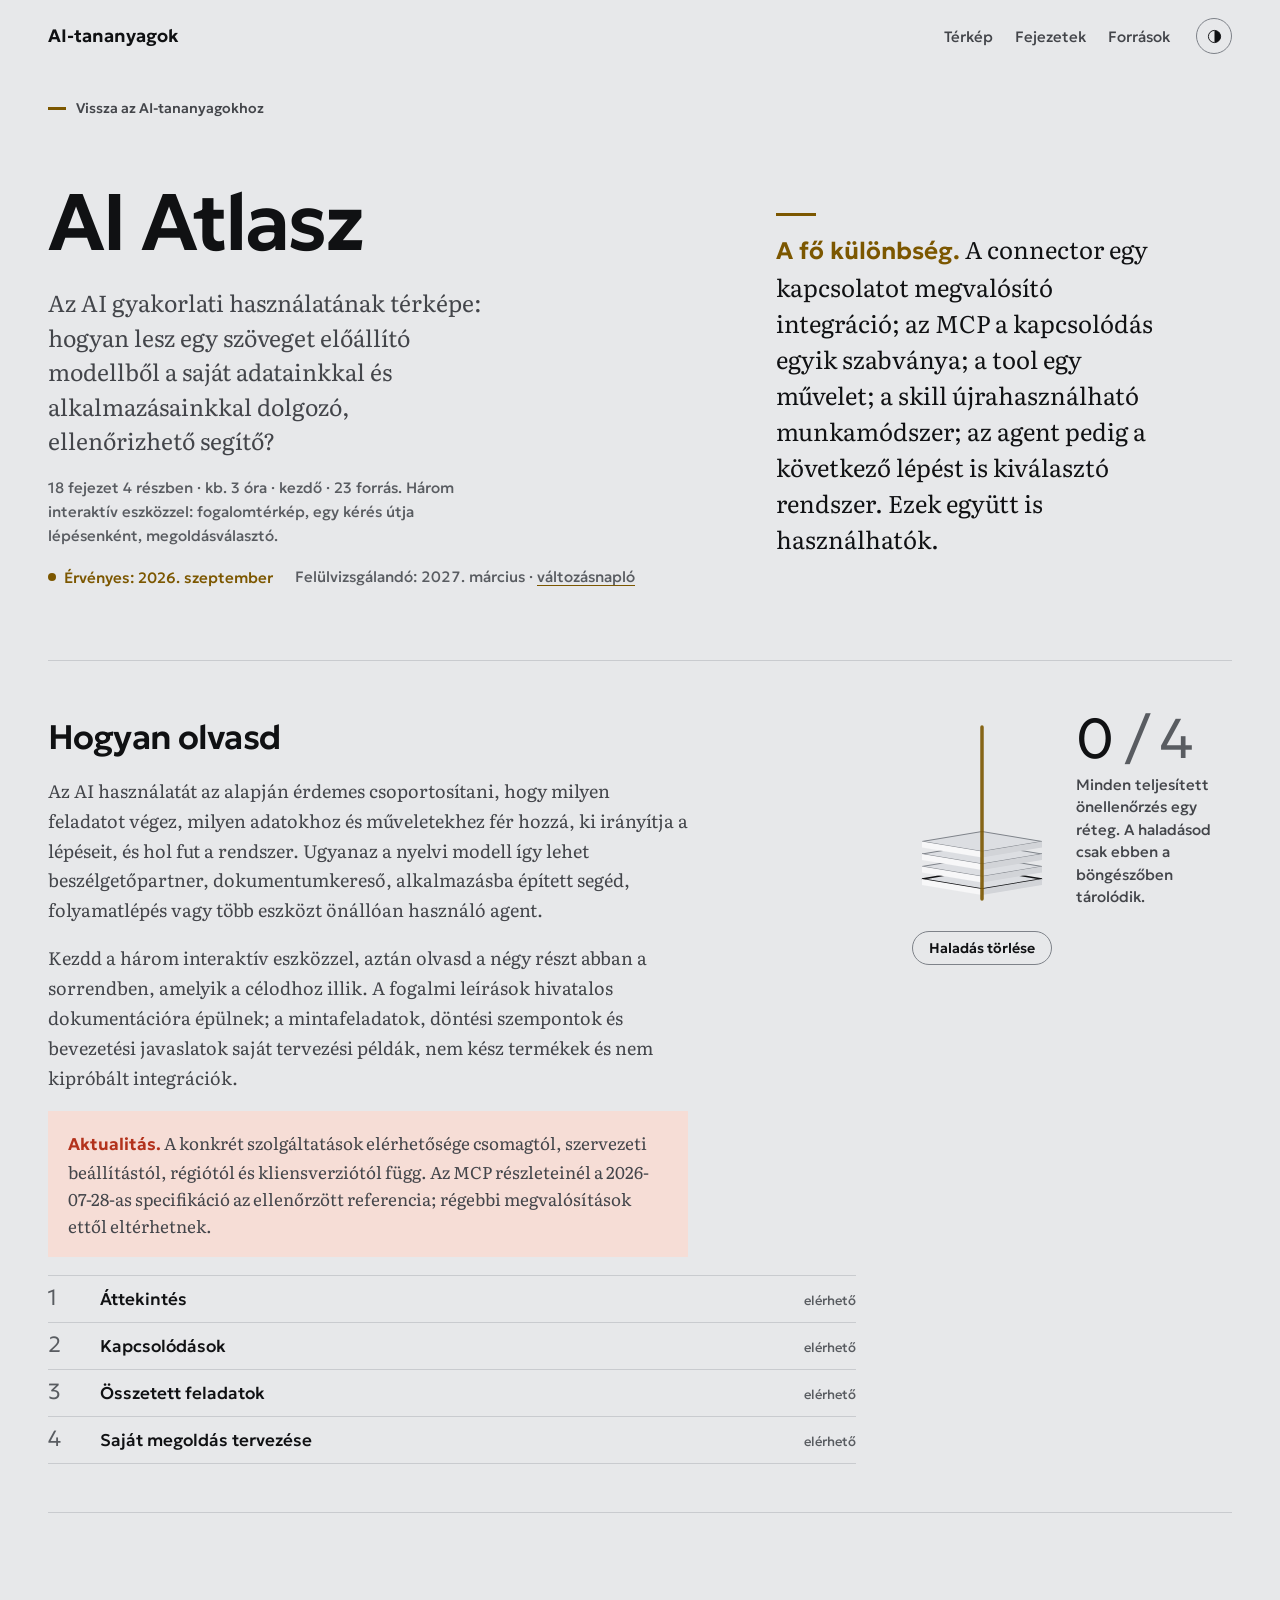
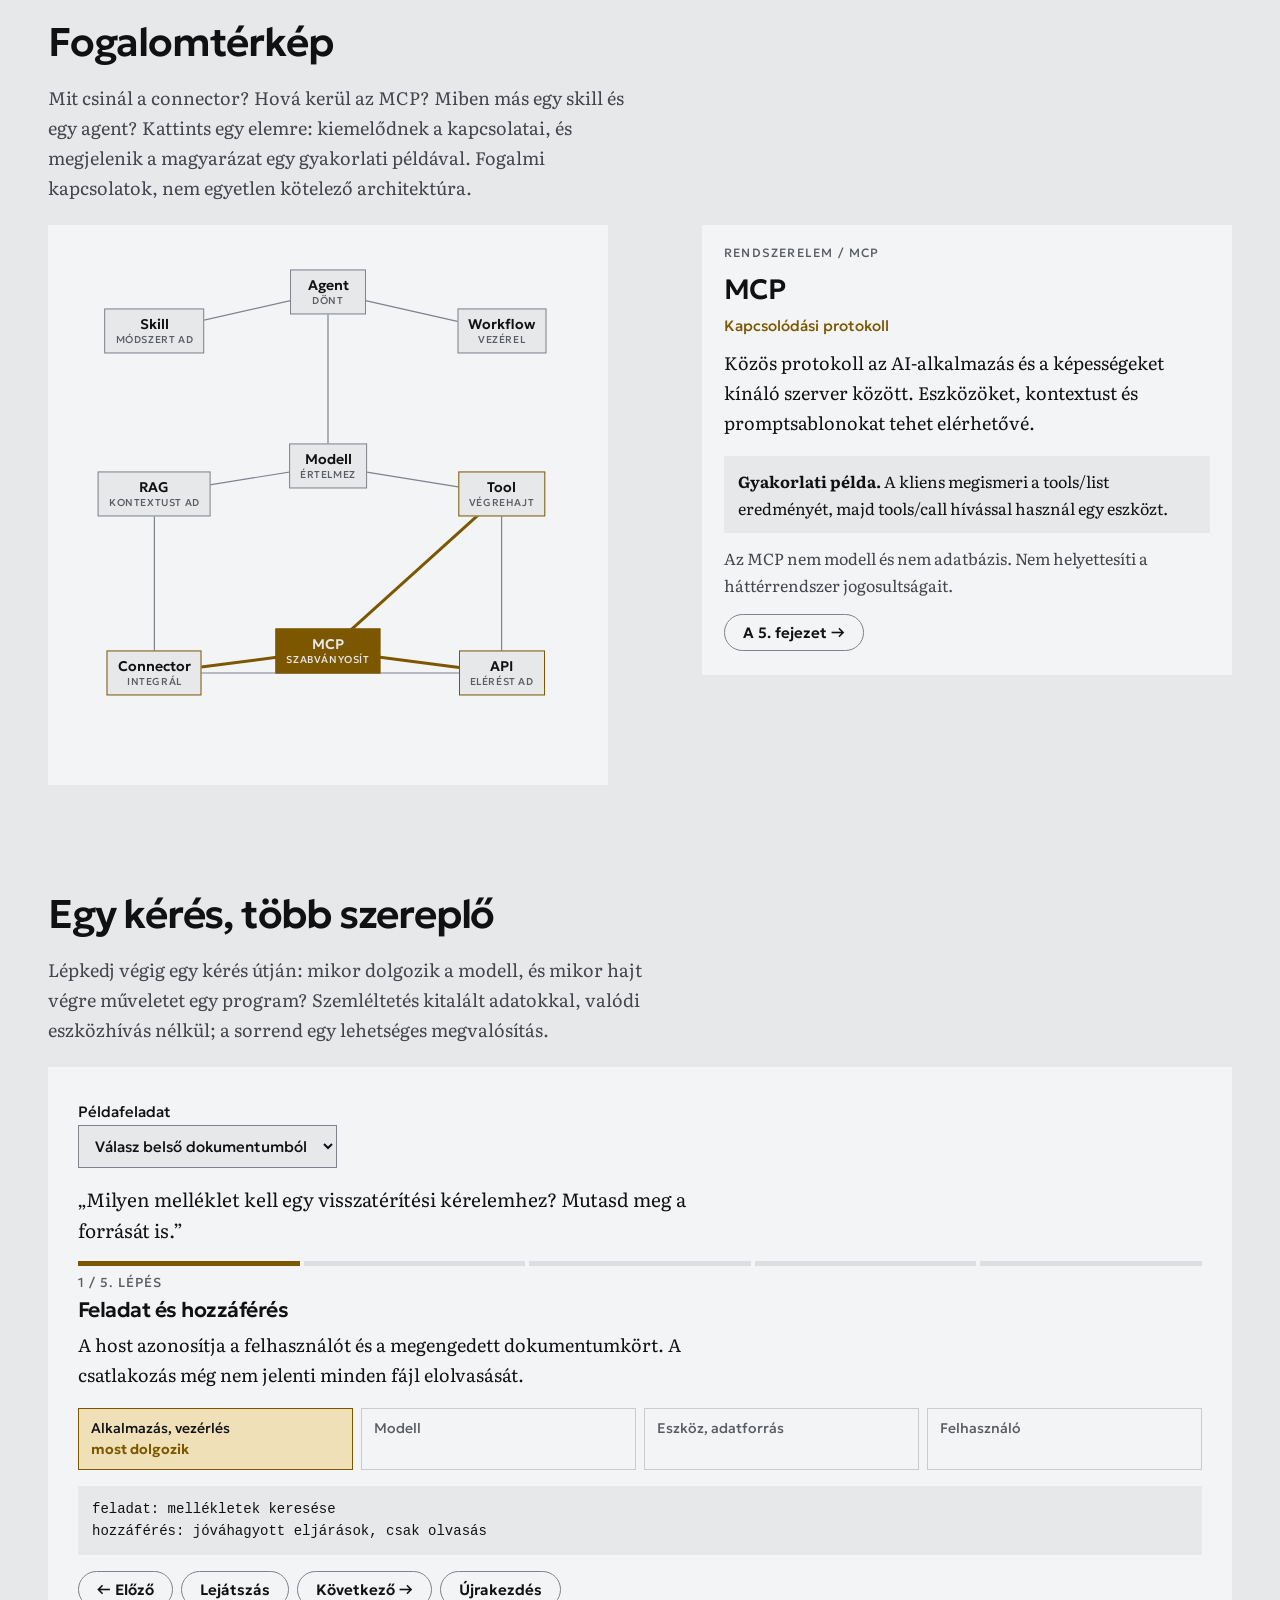
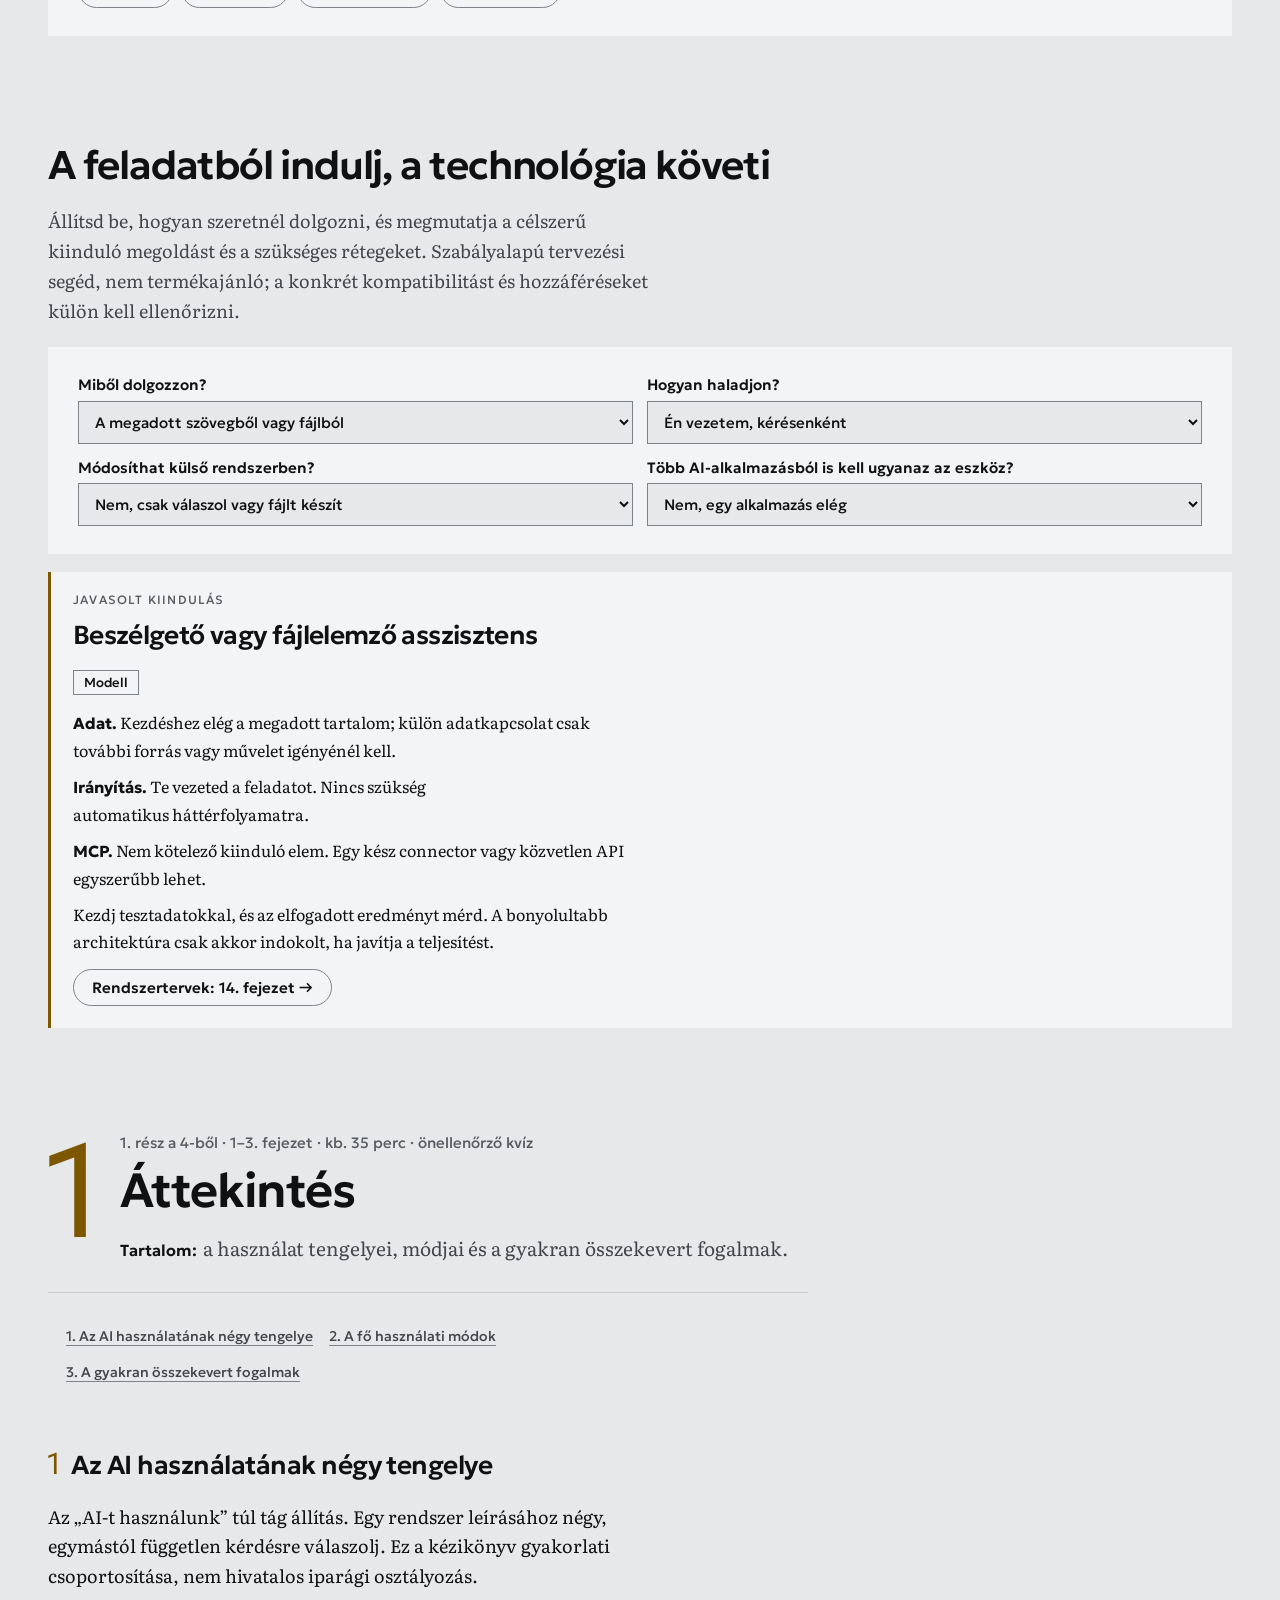
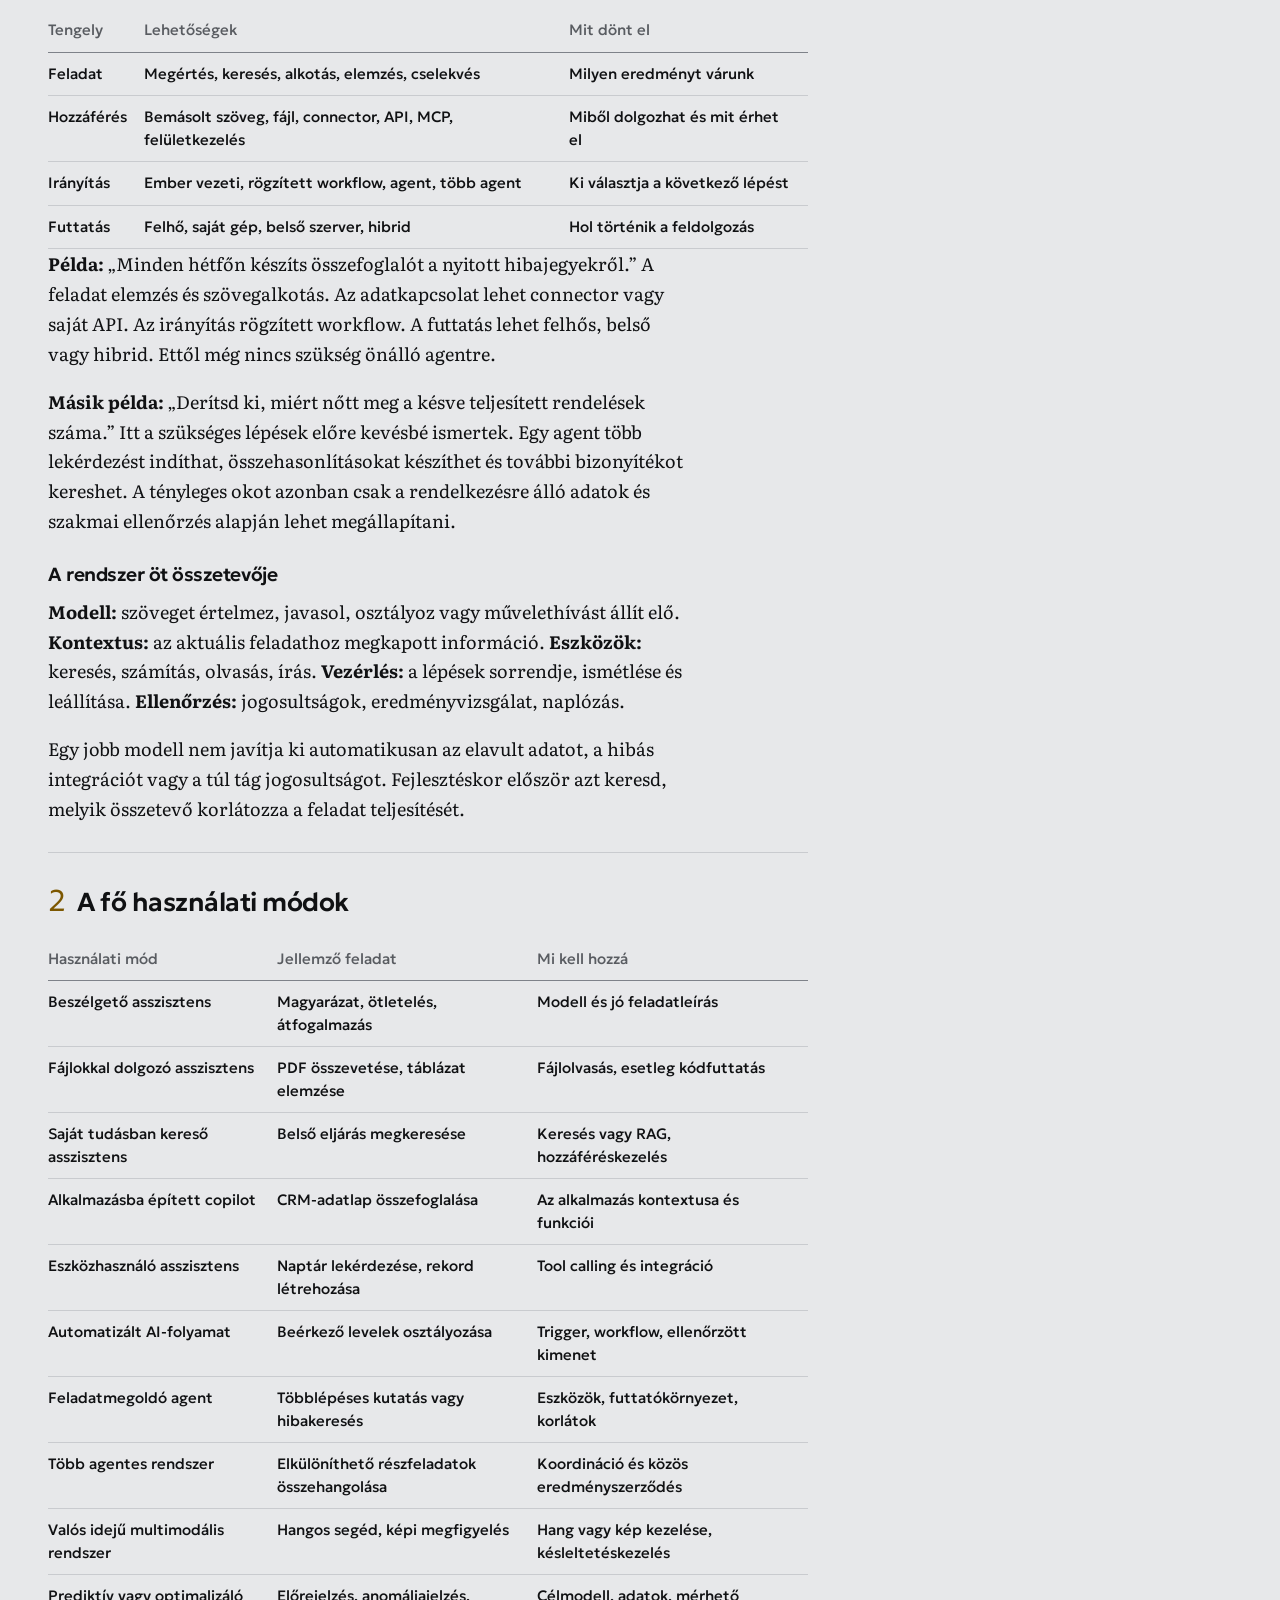
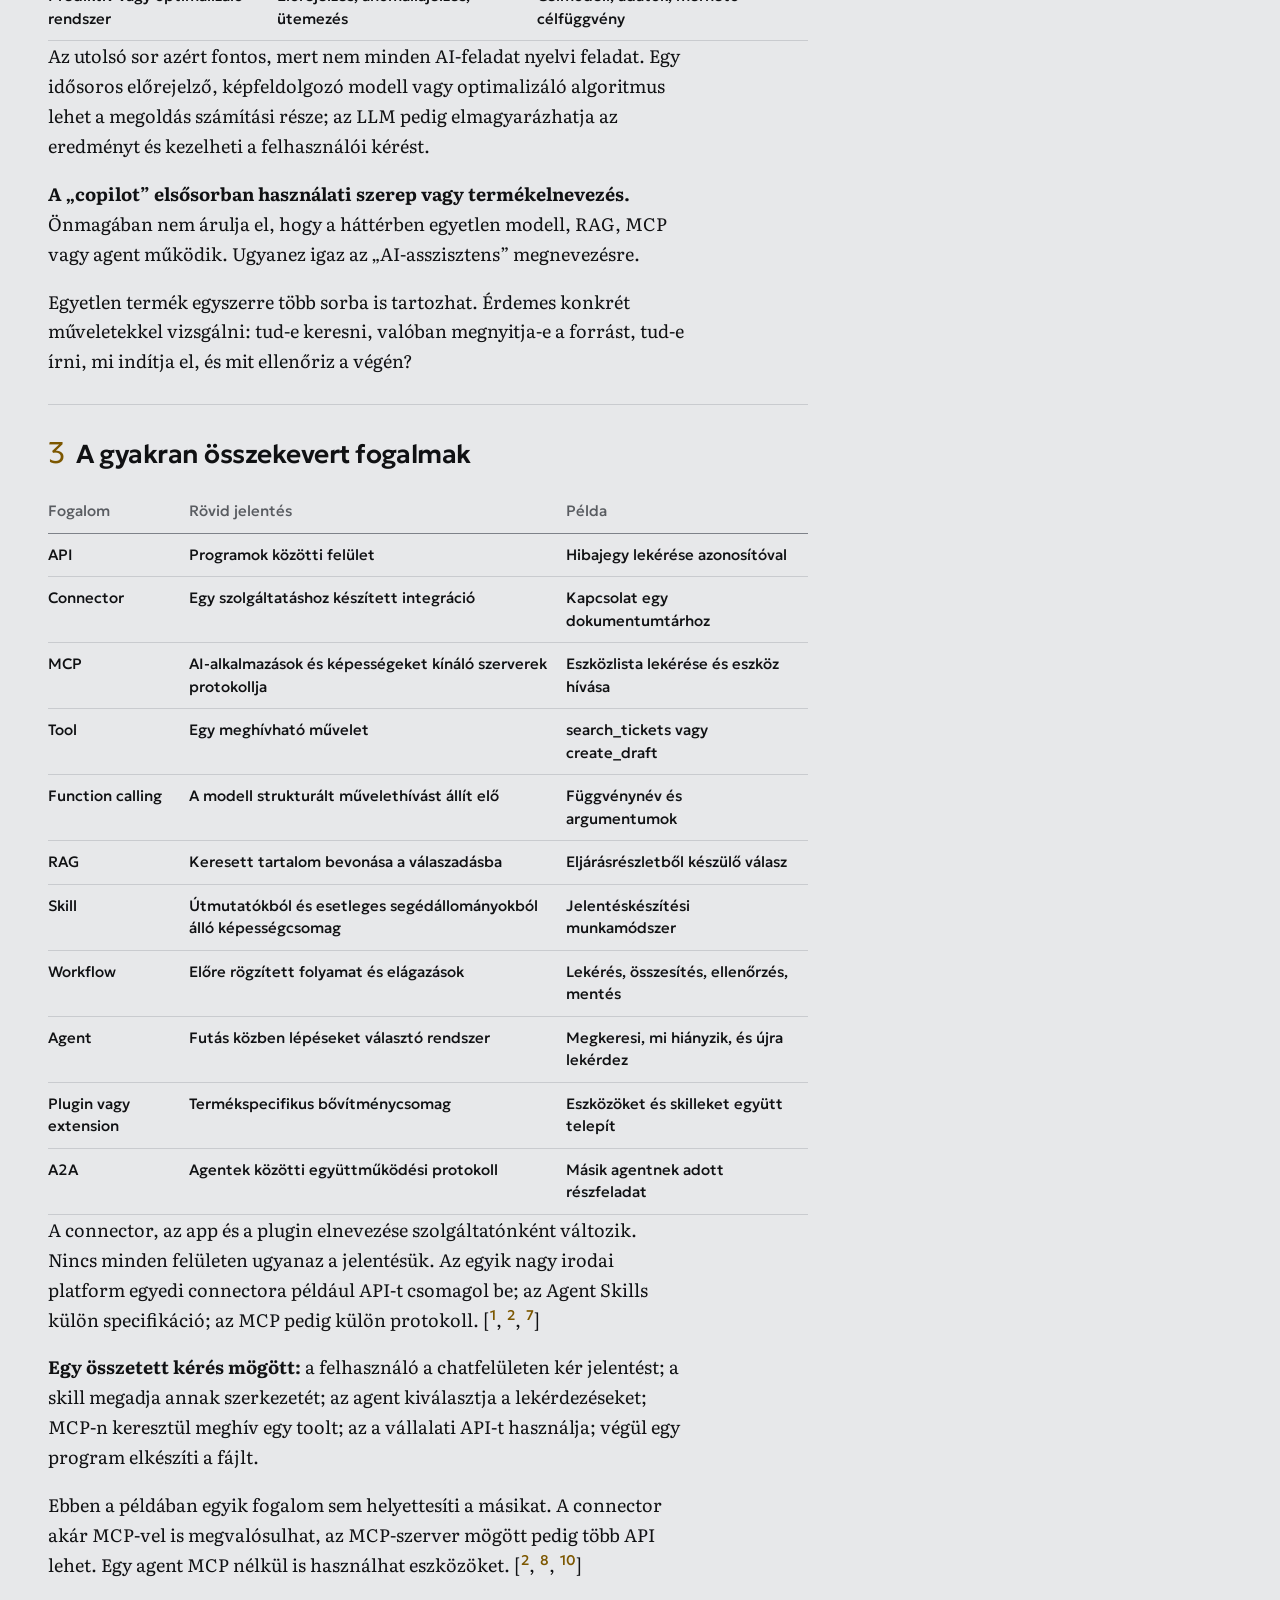
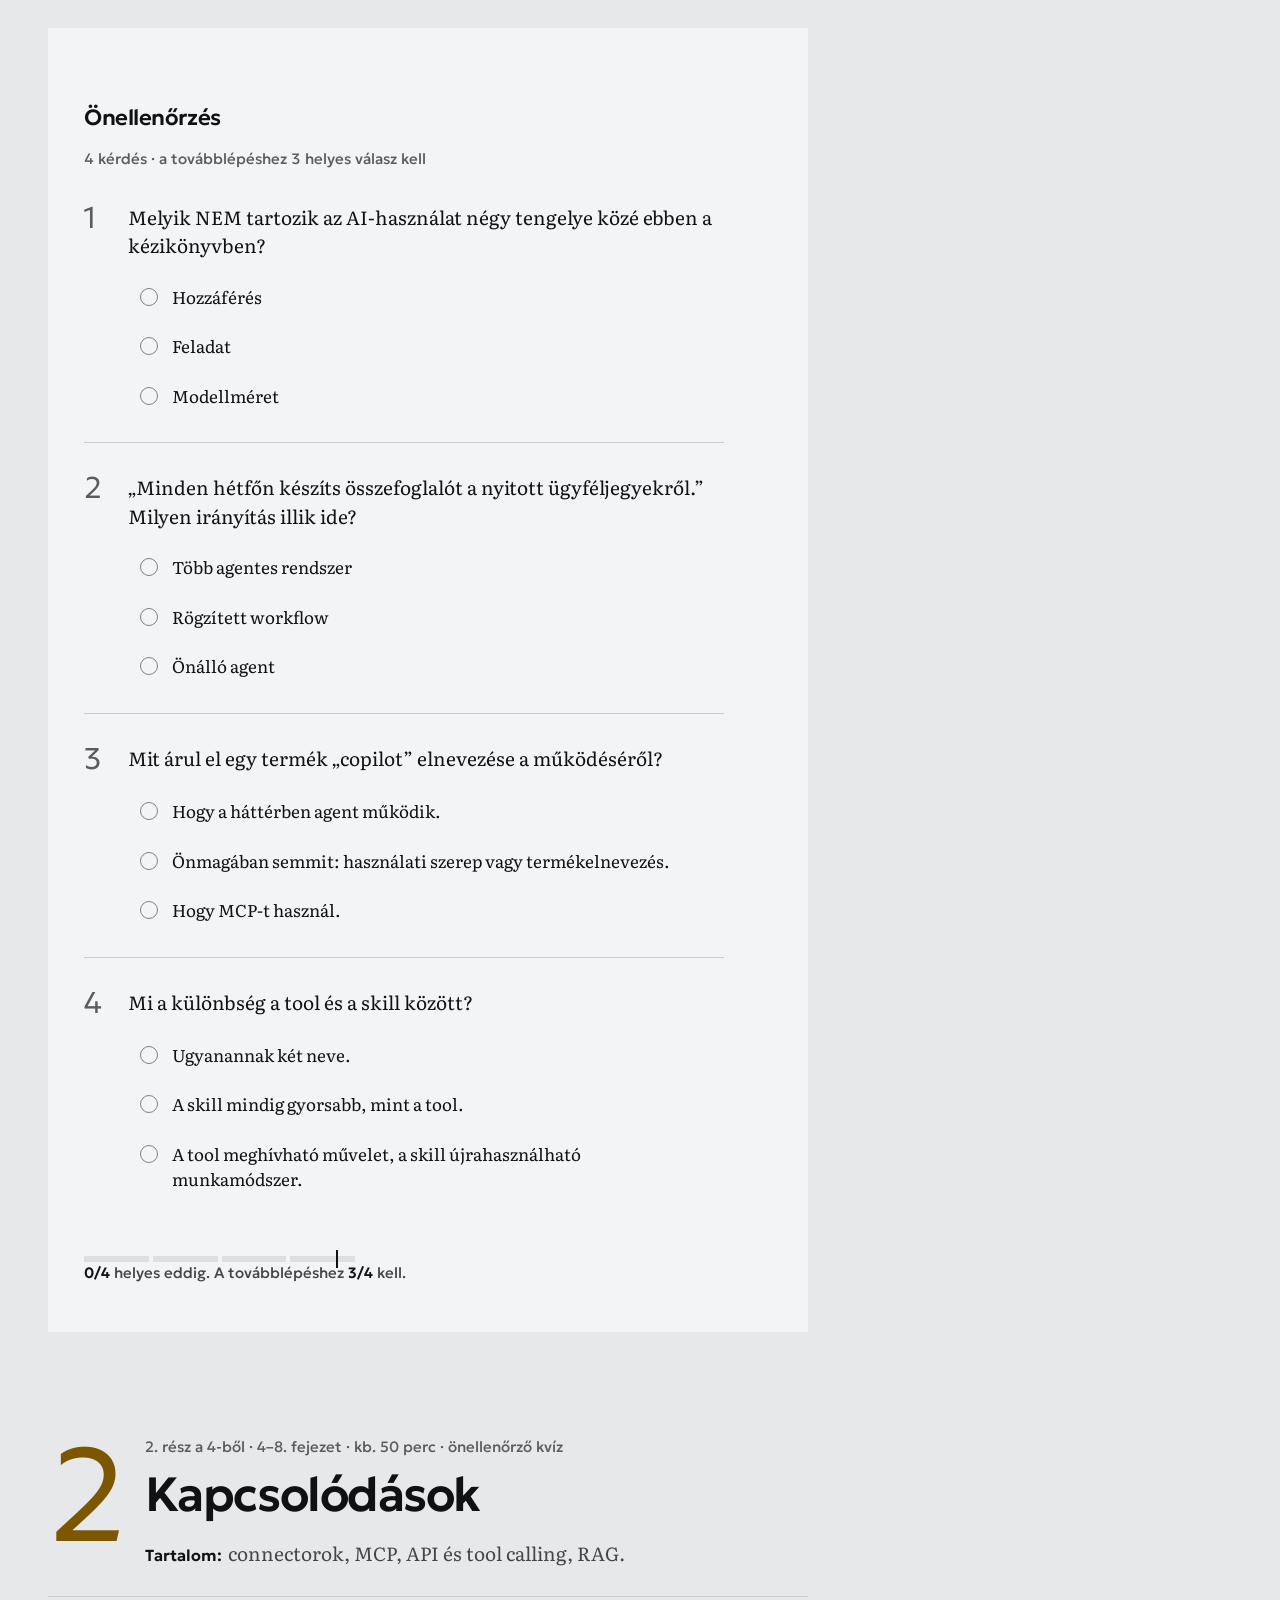
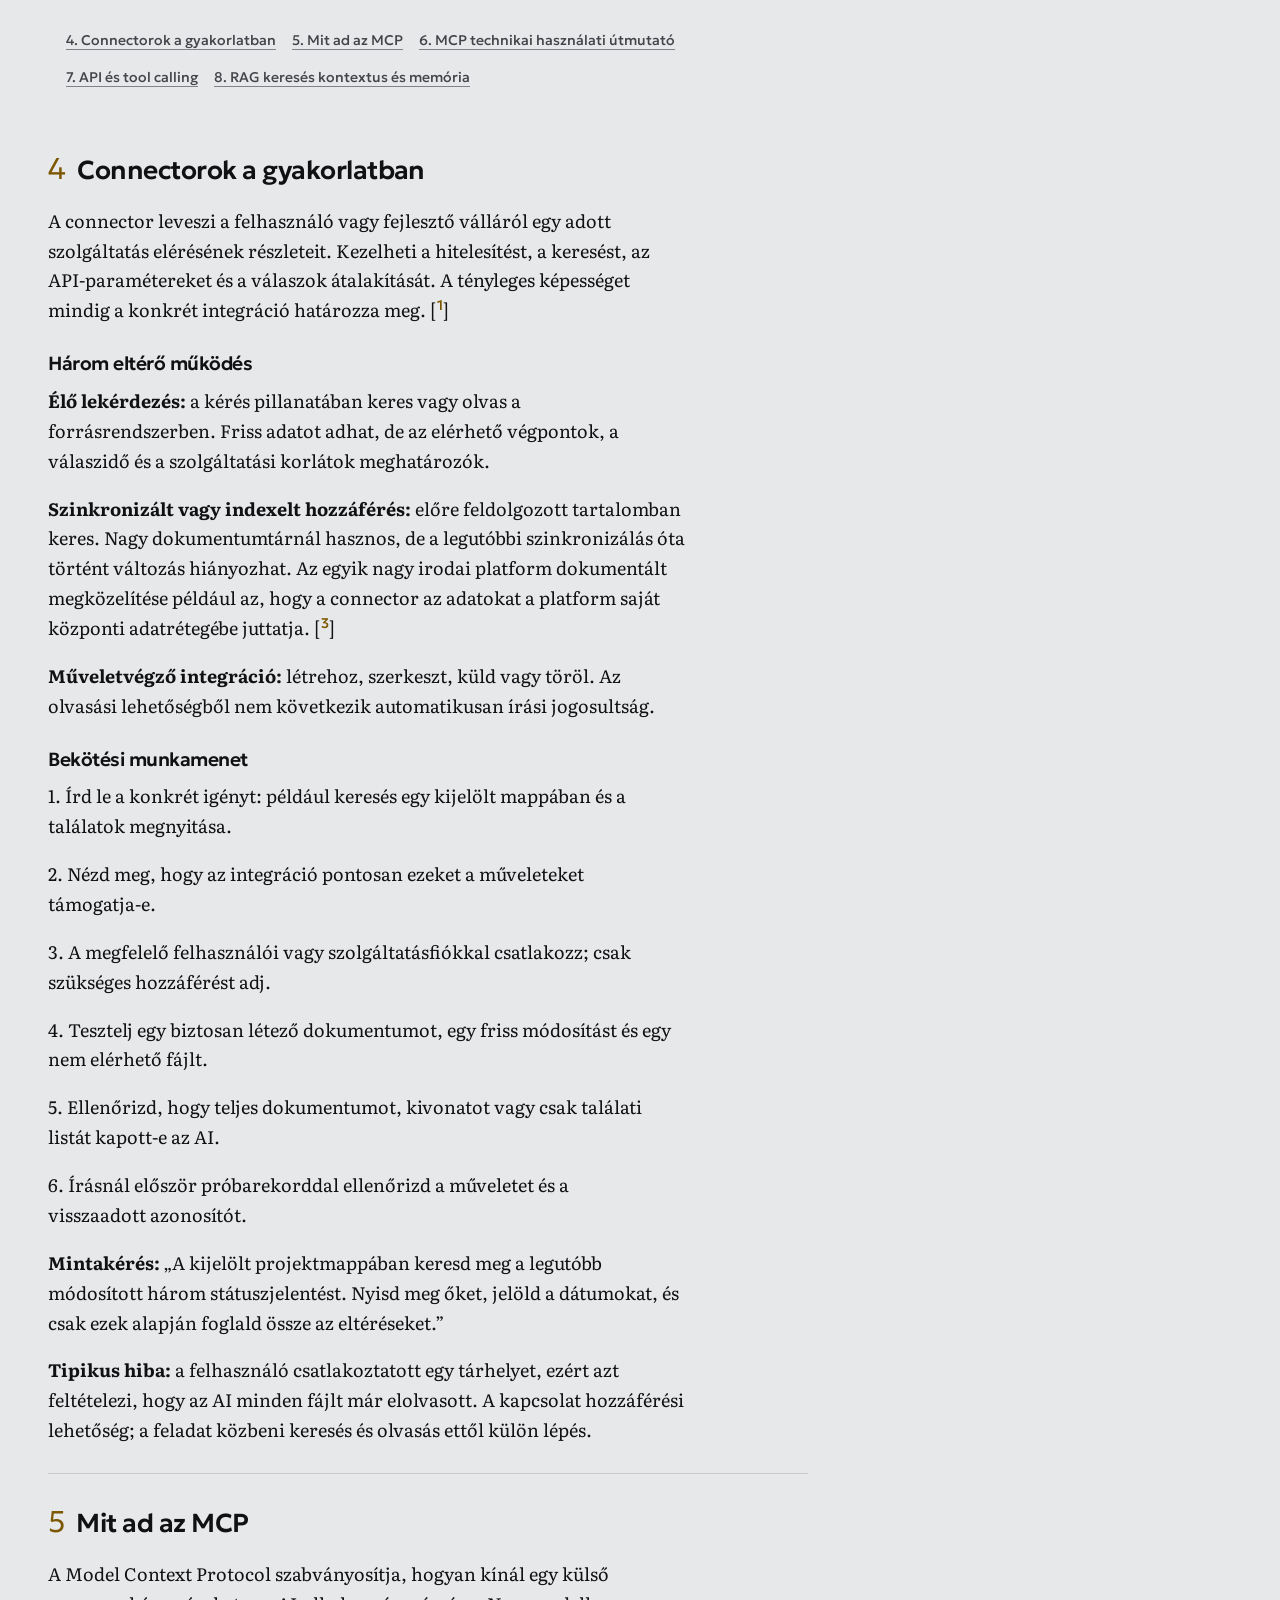
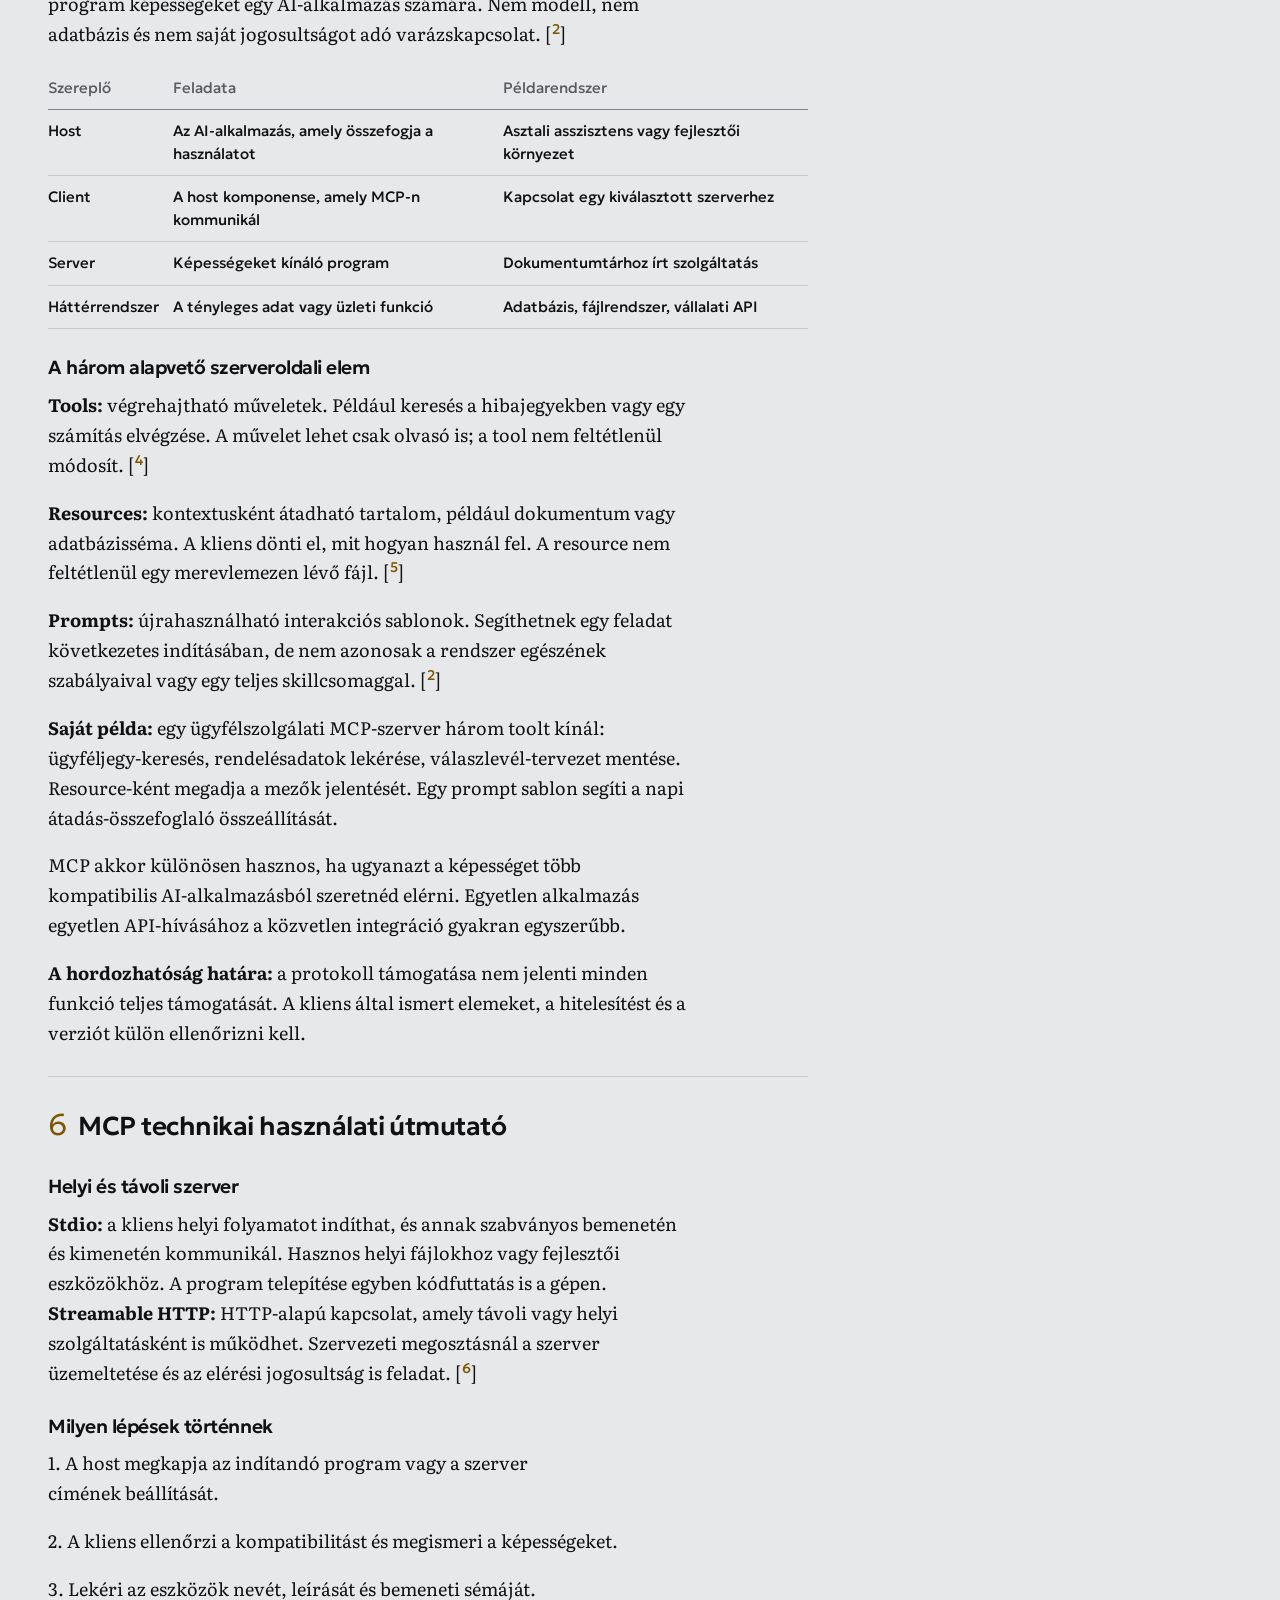
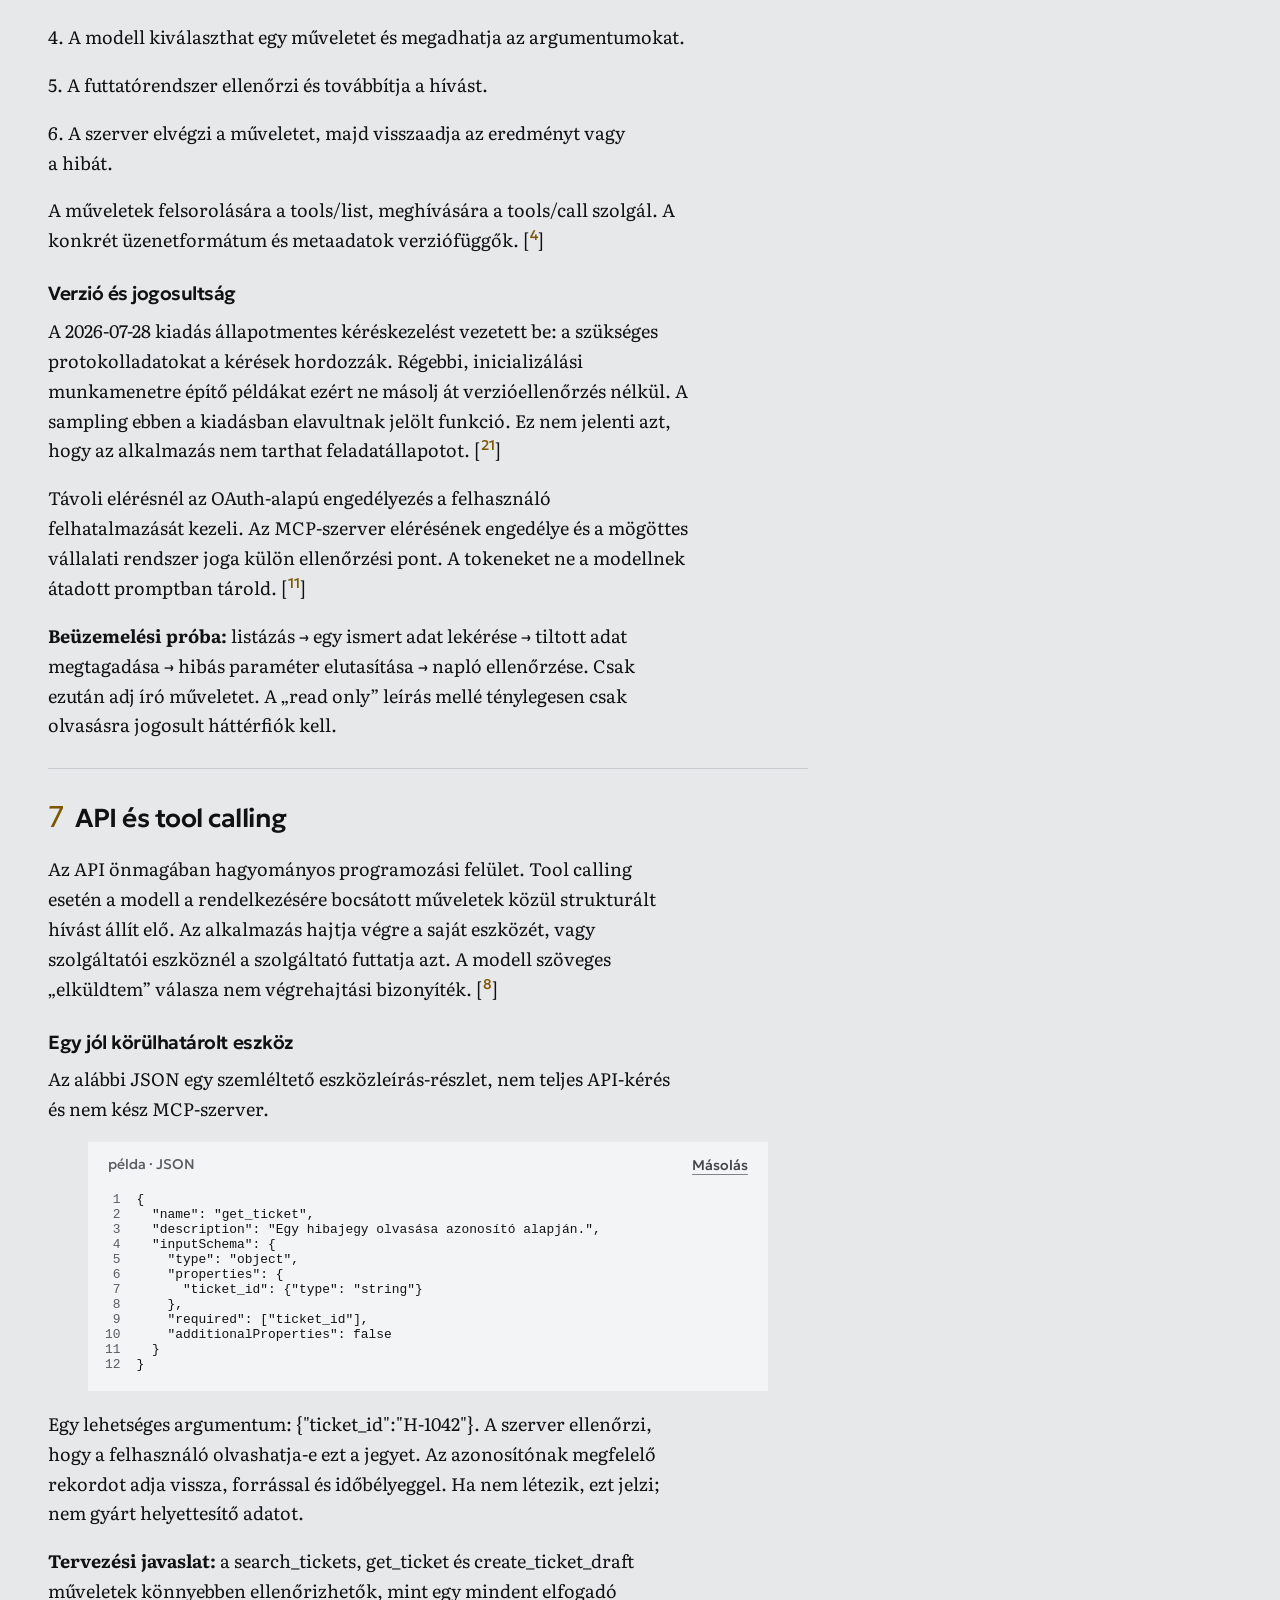
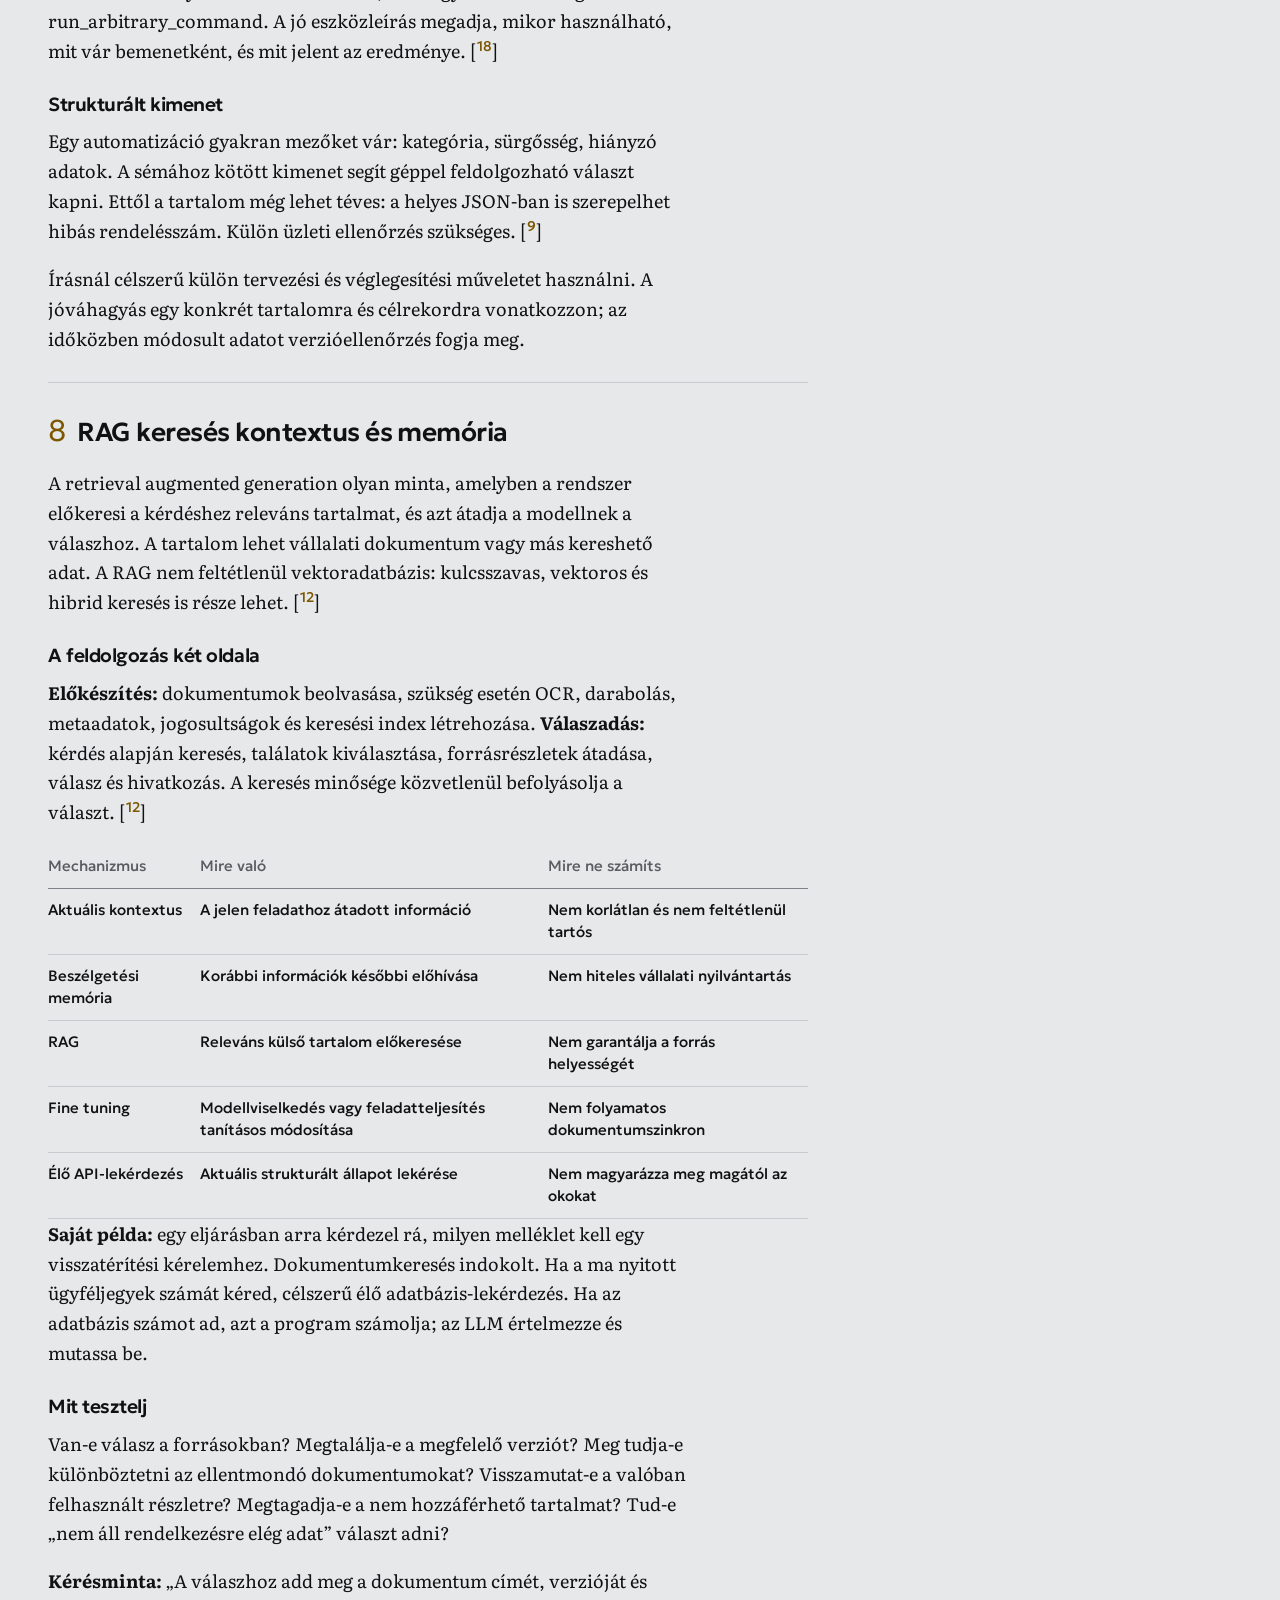
==== ai-atlasz/index.html @ ee15ca8d "Mérés és visszajelzés minden oldalon - ugyanaz a GoatCounter-kód, mint az LLM-oldalon (csaplard.goat" ====
<!doctype html>
<!--
  AI Atlasz — az AI gyakorlati használatának térképe
  © 2026 Csaplár Dániel · CC BY-NC-SA 4.0
  https://creativecommons.org/licenses/by-nc-sa/4.0/deed.hu
-->
<html lang="hu">
<head>
<meta charset="utf-8"><meta name="viewport" content="width=device-width, initial-scale=1">
<title>AI Atlasz · AI-tananyagok</title>
<meta name="description" content="Az AI gyakorlati használatának térképe: connectorok, MCP, API és tool calling, RAG, skillek, agentek, automatizálás, feladatból kiindulva. Interaktív fogalomtérkép, folyamatlejátszó és megoldásválasztó, 18 fejezet, 23 forrás.">
<meta name="author" content="Csaplár Dániel">
<link rel="canonical" href="https://csaplard.github.io/ai-atlasz/">
<link rel="icon" href="data:image/svg+xml,<svg xmlns='http://www.w3.org/2000/svg' viewBox='0 0 32 32'><rect width='32' height='32' rx='6' fill='%230b0c0e'/><circle cx='16' cy='9' r='3' fill='%23e8b44c'/><circle cx='8' cy='22' r='3' fill='none' stroke='%23eceae4' stroke-width='1.5'/><circle cx='24' cy='22' r='3' fill='none' stroke='%23eceae4' stroke-width='1.5'/><path d='M16 12 9 20M16 12 23 20M11 22h10' stroke='%23eceae4' stroke-width='1.3'/></svg>">
<link rel="preconnect" href="https://fonts.googleapis.com"><link rel="preconnect" href="https://fonts.gstatic.com" crossorigin>
<link href="https://fonts.googleapis.com/css2?family=Geologica:slnt,wght,CRSV,SHRP@-12..0,100..900,0..1,0..100&family=Literata:ital,opsz,wght@0,7..72,300..700;1,7..72,300..700&display=swap" rel="stylesheet">
<script>try{var t=localStorage.getItem('ait-theme');if(t==='dark'||t==='light')document.documentElement.setAttribute('data-theme',t)}catch(e){}</script>
<link rel="stylesheet" href="/assets/ait.css">
<link rel="stylesheet" href="/assets/tananyag.css">
<style>
/* — az Atlasz saját interaktív elemei — */
.tool-sec{padding:var(--s-7,96px) 0 0;scroll-margin-top:64px}
.tool-sec>h2{font-size:clamp(28px,3.4vw,40px);letter-spacing:-.03em;margin-bottom:8px}
.tool-sec>.sub{color:var(--ink-2);margin:0 0 22px;max-width:60ch}
.cmap-wrap{display:grid;gap:18px}
@media (min-width:900px){.cmap-wrap{grid-template-columns:minmax(0,1.2fr) minmax(0,1fr);align-items:start}}
.cmap{position:relative;aspect-ratio:1/1;max-width:560px;width:100%;background:var(--bg-2)}
.cmap svg{position:absolute;inset:0;width:100%;height:100%}
.cmap .edge{stroke:var(--line-2);stroke-width:1.2;fill:none}
.cmap .edge.hot{stroke:var(--gold);stroke-width:3}
.cmap .node{position:absolute;transform:translate(-50%,-50%);border:1px solid var(--line-2);background:var(--bg);color:var(--ink);padding:7px 10px;font:560 14px/1.15 var(--font-disp);cursor:pointer;text-align:center;min-width:76px}
.cmap .node small{display:block;margin-top:3px;font:450 10px/1 var(--font-disp);letter-spacing:.06em;color:var(--ink-3)}
.cmap .node.related{border-color:var(--gold)}
.cmap .node.active{background:var(--gold);border-color:var(--gold);color:var(--bg)}
.cmap .node.active small{color:var(--bg)}
@media (max-width:560px){.cmap .node{padding:5px 6px;font-size:12px;min-width:0}.cmap .node small{display:none}}
.cdetail{background:var(--bg-2);padding:22px 22px 24px}
.cdetail .idx{font:450 12px/1 var(--font-disp);letter-spacing:.1em;color:var(--ink-3)}
.cdetail h3{font-size:28px;margin:8px 0 2px}
.cdetail .subt{font:450 15px/1.4 var(--font-disp);color:var(--gold);margin-bottom:12px}
.cdetail .ex{background:var(--bg);padding:12px 14px;margin:12px 0;font-size:16px}
.cdetail .lim{color:var(--ink-2);font-size:16px}
.flow{background:var(--bg-2);padding:22px 20px}
@media (min-width:720px){.flow{padding:28px 30px}}
.flow select,.chooser select{font:450 15px/1.3 var(--font-disp);color:var(--ink);background:var(--bg);border:1px solid var(--line-2);padding:10px 12px;max-width:100%}
.flow .req{font-size:19px;margin:16px 0 14px}
.flow .stages{display:flex;gap:4px;margin:0 0 10px}
.flow .stages i{flex:1;height:5px;background:var(--bg-3)}
.flow .stages i.done{background:var(--gold)}
.flow .count{font:450 13px/1 var(--font-disp);letter-spacing:.08em;color:var(--ink-3)}
.flow h4{font:560 21px/1.3 var(--font-disp);margin:8px 0 6px}
.flow .actors{display:grid;grid-template-columns:repeat(2,minmax(0,1fr));gap:8px;margin:16px 0}
@media (min-width:720px){.flow .actors{grid-template-columns:repeat(4,minmax(0,1fr))}}
.flow .actor{border:1px solid var(--line);padding:10px 12px;font:450 14px/1.35 var(--font-disp);color:var(--ink-3)}
.flow .actor.on{border-color:var(--gold);color:var(--ink);background:var(--gold-wash)}
.flow .actor b{display:block;color:var(--gold);font-weight:600;margin-top:2px}
.flow .payload{margin:0;padding:12px 14px;background:var(--bg);font:400 14px/1.6 ui-monospace,Menlo,monospace;white-space:pre-wrap;overflow-wrap:anywhere}
.flow .btns{display:flex;flex-wrap:wrap;gap:8px;margin-top:16px}
.chooser{display:grid;gap:14px;background:var(--bg-2);padding:22px 20px}
@media (min-width:720px){.chooser{grid-template-columns:repeat(2,minmax(0,1fr));padding:28px 30px}}
.chooser label{display:grid;gap:6px;font:560 15px/1.3 var(--font-disp)}
.cresult{margin-top:18px;padding:22px;border-left:3px solid var(--gold);background:var(--bg-2)}
.cresult .eyebrow{font:450 12px/1 var(--font-disp);letter-spacing:.1em;color:var(--ink-3)}
.cresult h3{font-size:26px;margin:8px 0 12px}
.cresult .chips{display:flex;flex-wrap:wrap;gap:6px;margin-bottom:14px}
.cresult .chips span{border:1px solid var(--line-2);padding:4px 10px;font:500 13px/1.2 var(--font-disp)}
.cresult .why{margin:10px 0 0;font-size:16px}
.cresult .why b{font-family:var(--font-disp)}
.validity{display:flex;flex-wrap:wrap;gap:10px 22px;align-items:center;margin-top:18px}
.chapter{padding-top:28px}
.chapter+.chapter{margin-top:28px;border-top:1px solid var(--line)}
.ch-title{font-size:26px!important;margin:0 0 14px!important;scroll-margin-top:72px;display:flex;gap:12px;align-items:baseline}
.ch-n{font:300 30px/1 var(--font-disp);font-variation-settings:"SHRP" 100;color:var(--gold)}
.chapter h4{font:560 19px/1.3 var(--font-disp);margin:26px 0 10px}
.ch-toc{list-style:none;margin:0 0 8px;padding:0;display:flex;flex-wrap:wrap;gap:6px 16px;font:450 14px/1.5 var(--font-disp)}
.ch-toc a{color:var(--ink-2);text-decoration:none;border-bottom:1px solid var(--line-2)}
.ch-toc a:hover{color:var(--ink)}
.refs-inline{white-space:nowrap}
</style>
</head>
<body data-material="ai-atlasz" data-store="atlasz_progress_v1" data-levels="4" data-nolock>
<header class="top fixed">
  <a class="brand" href="/">AI-tananyagok</a>
  <nav aria-label="Anyagon belüli navigáció"><a class="wide" href="#terkep">Térkép</a><a href="#szintek">Fejezetek</a><a class="wide" href="#irodalom">Források</a></nav>
  <button class="theme" type="button" data-theme-toggle aria-label="Színtéma váltása"><svg viewBox="0 0 16 16" aria-hidden="true"><circle cx="8" cy="8" r="6.5" fill="none" stroke="currentColor"/><path d="M8 1.5a6.5 6.5 0 0 1 0 13z" fill="currentColor"/></svg></button>
</header>

<main class="page-top">
<div class="lesson-wrap">
  <a class="crumb" href="/">Vissza az AI-tananyagokhoz</a>

  <section class="m-hero" aria-label="Bevezető">
    <div>
      <h1>AI Atlasz</h1>
      <p class="lede">Az AI gyakorlati használatának térképe: hogyan lesz egy szöveget előállító modellből a saját adatainkkal és alkalmazásainkkal dolgozó, ellenőrizhető segítő?</p>
      <p class="facts">18 fejezet 4 részben · kb. 3 óra · kezdő · 23 forrás. Három interaktív eszközzel: fogalomtérkép, egy kérés útja lépésenként, megoldásválasztó.</p>
      <div class="validity"><span class="valid">Érvényes: 2026. szeptember</span><span class="ui dim">Felülvizsgálandó: 2027. március · <a href="#valtozasnaplo">változásnapló</a></span></div>
    </div>
    <figure class="hero-fig">
      <div class="key"><b>A fő különbség.</b> A connector egy kapcsolatot megvalósító integráció; az MCP a kapcsolódás egyik szabványa; a tool egy művelet; a skill újrahasználható munkamódszer; az agent pedig a következő lépést is kiválasztó rendszer. Ezek együtt is használhatók.</div>
    </figure>
  </section>

  <section class="overview" id="bevezeto" aria-labelledby="h-bev">
    <div>
      <h2 id="h-bev">Hogyan olvasd</h2>
      <p>Az AI használatát az alapján érdemes csoportosítani, hogy milyen feladatot végez, milyen adatokhoz és műveletekhez fér hozzá, ki irányítja a lépéseit, és hol fut a rendszer. Ugyanaz a nyelvi modell így lehet beszélgetőpartner, dokumentumkereső, alkalmazásba épített segéd, folyamatlépés vagy több eszközt önállóan használó agent.</p>
      <p>Kezdd a három interaktív eszközzel, aztán olvasd a négy részt abban a sorrendben, amelyik a célodhoz illik. A fogalmi leírások hivatalos dokumentációra épülnek; a mintafeladatok, döntési szempontok és bevezetési javaslatok saját tervezési példák, nem kész termékek és nem kipróbált integrációk.</p>
      <p class="warn"><b>Aktualitás.</b> A konkrét szolgáltatások elérhetősége csomagtól, szervezeti beállítástól, régiótól és kliensverziótól függ. Az MCP részleteinél a 2026-07-28-as specifikáció az ellenőrzött referencia; régebbi megvalósítások ettől eltérhetnek.</p>
      <ol class="lvl-index" id="szintek">
        <li data-level="1"><a href="#szint-1"><span class="n">1</span><span class="t">Áttekintés</span><span class="st"></span></a></li>
        <li data-level="2"><a href="#szint-2"><span class="n">2</span><span class="t">Kapcsolódások</span><span class="st"></span></a></li>
        <li data-level="3"><a href="#szint-3"><span class="n">3</span><span class="t">Összetett feladatok</span><span class="st"></span></a></li>
        <li data-level="4"><a href="#szint-4"><span class="n">4</span><span class="t">Saját megoldás tervezése</span><span class="st"></span></a></li>
      </ol>
    </div>
    <div>
      <div class="layers" data-total="4" data-done="0"><svg viewBox="0 0 140 200" aria-hidden="true"></svg><div><div class="count"><span data-count>0</span><span> / 4</span></div><p>Minden teljesített önellenőrzés egy réteg. A haladásod csak ebben a böngészőben tárolódik.</p></div></div>
      <div class="tools"><button class="pill" type="button" data-reset>Haladás törlése</button></div>
    </div>
  </section>

  <section class="tool-sec" id="terkep" aria-labelledby="h-terkep">
    <h2 id="h-terkep">Fogalomtérkép</h2>
    <p class="sub">Mit csinál a connector? Hová kerül az MCP? Miben más egy skill és egy agent? Kattints egy elemre: kiemelődnek a kapcsolatai, és megjelenik a magyarázat egy gyakorlati példával. Fogalmi kapcsolatok, nem egyetlen kötelező architektúra.</p>
    <div class="cmap-wrap">
      <div class="cmap" id="map"><svg id="edges" viewBox="0 0 100 100" preserveAspectRatio="none" aria-hidden="true"></svg></div>
      <div class="cdetail" id="detail" aria-live="polite"></div>
    </div>
  </section>

  <section class="tool-sec" id="folyamat" aria-labelledby="h-folyamat">
    <h2 id="h-folyamat">Egy kérés, több szereplő</h2>
    <p class="sub">Lépkedj végig egy kérés útján: mikor dolgozik a modell, és mikor hajt végre műveletet egy program? Szemléltetés kitalált adatokkal, valódi eszközhívás nélkül; a sorrend egy lehetséges megvalósítás.</p>
    <div class="flow">
      <label class="ui" for="scenario">Példafeladat</label><br>
      <select id="scenario">
        <option value="rag">Válasz belső dokumentumból</option>
        <option value="write">Ügyféljegy-tervezet mentése</option>
        <option value="weekly">Automatikus heti jelentés</option>
        <option value="agent">Eltérő határidők vizsgálata</option>
      </select>
      <p class="req" id="request"></p>
      <div class="stages" id="stages"></div>
      <div class="count" id="stepcount"></div>
      <h4 id="steptitle"></h4>
      <p id="steptext"></p>
      <div class="actors" id="actors"></div>
      <pre class="payload" id="payload"></pre>
      <div class="btns"><button class="pill" type="button" id="prev">← Előző</button><button class="pill" type="button" id="play">Lejátszás</button><button class="pill" type="button" id="next">Következő →</button><button class="pill" type="button" id="reset">Újrakezdés</button></div>
    </div>
  </section>

  <section class="tool-sec" id="valaszto" aria-labelledby="h-valaszto">
    <h2 id="h-valaszto">A feladatból indulj, a technológia követi</h2>
    <p class="sub">Állítsd be, hogyan szeretnél dolgozni, és megmutatja a célszerű kiinduló megoldást és a szükséges rétegeket. Szabályalapú tervezési segéd, nem termékajánló; a konkrét kompatibilitást és hozzáféréseket külön kell ellenőrizni.</p>
    <form class="chooser" id="chooser">
      <label>Miből dolgozzon?<select id="data"><option value="text">A megadott szövegből vagy fájlból</option><option value="docs">Saját dokumentumtárból</option><option value="live">Élő üzleti rendszer adataiból</option></select></label>
      <label>Hogyan haladjon?<select id="control"><option value="user">Én vezetem, kérésenként</option><option value="fixed">Rendszeresen, előre ismert lépésekkel</option><option value="adaptive">Önállóan válassza a következő lépést</option></select></label>
      <label>Módosíthat külső rendszerben?<select id="write"><option value="no">Nem, csak válaszol vagy fájlt készít</option><option value="yes">Igen, ellenőrzött mentéssel</option></select></label>
      <label>Több AI-alkalmazásból is kell ugyanaz az eszköz?<select id="reuse"><option value="no">Nem, egy alkalmazás elég</option><option value="yes">Igen, megosztott képességet szeretnék</option></select></label>
    </form>
    <div class="cresult" id="result" aria-live="polite"></div>
  </section>

  <div class="lesson-col">
<section class="level" id="szint-1" data-level="1" aria-labelledby="h-1">
  <header class="lvl"><div class="numeral" aria-hidden="true">1</div><div>
    <p class="lvl-meta">1. rész a 4-ből · 1–3. fejezet · kb. 35 perc · önellenőrző kvíz</p>
    <h2 id="h-1">Áttekintés</h2>
    <p class="lvl-goal"><b>Tartalom:</b>a használat tengelyei, módjai és a gyakran összekevert fogalmak.</p>
  </div></header>
  <div class="lvl-body">
    <ol class="ch-toc"><li><a href="#fejezet-1">1. Az AI használatának négy tengelye</a></li><li><a href="#fejezet-2">2. A fő használati módok</a></li><li><a href="#fejezet-3">3. A gyakran összekevert fogalmak</a></li></ol>
<article class="chapter"><h3 id="fejezet-1" class="ch-title"><span class="ch-n">1</span>Az AI használatának négy tengelye</h3>
<p>Az „AI-t használunk” túl tág állítás. Egy rendszer leírásához négy, egymástól független kérdésre válaszolj. Ez a kézikönyv gyakorlati csoportosítása, nem hivatalos iparági osztályozás.</p>
<div class="table-wrap"><div class="tbl"><table><thead><tr><th scope="col">Tengely</th><th scope="col">Lehetőségek</th><th scope="col">Mit dönt el</th></tr></thead><tbody><tr><td>Feladat</td><td>Megértés, keresés, alkotás, elemzés, cselekvés</td><td>Milyen eredményt várunk</td></tr><tr><td>Hozzáférés</td><td>Bemásolt szöveg, fájl, connector, API, MCP, felületkezelés</td><td>Miből dolgozhat és mit érhet el</td></tr><tr><td>Irányítás</td><td>Ember vezeti, rögzített workflow, agent, több agent</td><td>Ki választja a következő lépést</td></tr><tr><td>Futtatás</td><td>Felhő, saját gép, belső szerver, hibrid</td><td>Hol történik a feldolgozás</td></tr></tbody></table></div></div>
<p><strong>Példa:</strong> „Minden hétfőn készíts összefoglalót a nyitott hibajegyekről.” A feladat elemzés és szövegalkotás. Az adatkapcsolat lehet connector vagy saját API. Az irányítás rögzített workflow. A futtatás lehet felhős, belső vagy hibrid. Ettől még nincs szükség önálló agentre.</p>
<p><strong>Másik példa:</strong> „Derítsd ki, miért nőtt meg a késve teljesített rendelések száma.” Itt a szükséges lépések előre kevésbé ismertek. Egy agent több lekérdezést indíthat, összehasonlításokat készíthet és további bizonyítékot kereshet. A tényleges okot azonban csak a rendelkezésre álló adatok és szakmai ellenőrzés alapján lehet megállapítani.</p>
<h4>A rendszer öt összetevője</h4>
<p><strong>Modell:</strong> szöveget értelmez, javasol, osztályoz vagy művelethívást állít elő. <strong>Kontextus:</strong> az aktuális feladathoz megkapott információ. <strong>Eszközök:</strong> keresés, számítás, olvasás, írás. <strong>Vezérlés:</strong> a lépések sorrendje, ismétlése és leállítása. <strong>Ellenőrzés:</strong> jogosultságok, eredményvizsgálat, naplózás.</p>
<p>Egy jobb modell nem javítja ki automatikusan az elavult adatot, a hibás integrációt vagy a túl tág jogosultságot. Fejlesztéskor először azt keresd, melyik összetevő korlátozza a feladat teljesítését.</p></article>
<article class="chapter"><h3 id="fejezet-2" class="ch-title"><span class="ch-n">2</span>A fő használati módok</h3>
<div class="table-wrap"><div class="tbl"><table><thead><tr><th scope="col">Használati mód</th><th scope="col">Jellemző feladat</th><th scope="col">Mi kell hozzá</th></tr></thead><tbody><tr><td>Beszélgető asszisztens</td><td>Magyarázat, ötletelés, átfogalmazás</td><td>Modell és jó feladatleírás</td></tr><tr><td>Fájlokkal dolgozó asszisztens</td><td>PDF összevetése, táblázat elemzése</td><td>Fájlolvasás, esetleg kódfuttatás</td></tr><tr><td>Saját tudásban kereső asszisztens</td><td>Belső eljárás megkeresése</td><td>Keresés vagy RAG, hozzáféréskezelés</td></tr><tr><td>Alkalmazásba épített copilot</td><td>CRM-adatlap összefoglalása</td><td>Az alkalmazás kontextusa és funkciói</td></tr><tr><td>Eszközhasználó asszisztens</td><td>Naptár lekérdezése, rekord létrehozása</td><td>Tool calling és integráció</td></tr><tr><td>Automatizált AI-folyamat</td><td>Beérkező levelek osztályozása</td><td>Trigger, workflow, ellenőrzött kimenet</td></tr><tr><td>Feladatmegoldó agent</td><td>Többlépéses kutatás vagy hibakeresés</td><td>Eszközök, futtatókörnyezet, korlátok</td></tr><tr><td>Több agentes rendszer</td><td>Elkülöníthető részfeladatok összehangolása</td><td>Koordináció és közös eredményszerződés</td></tr><tr><td>Valós idejű multimodális rendszer</td><td>Hangos segéd, képi megfigyelés</td><td>Hang vagy kép kezelése, késleltetéskezelés</td></tr><tr><td>Prediktív vagy optimalizáló rendszer</td><td>Előrejelzés, anomáliajelzés, ütemezés</td><td>Célmodell, adatok, mérhető célfüggvény</td></tr></tbody></table></div></div>
<p>Az utolsó sor azért fontos, mert nem minden AI-feladat nyelvi feladat. Egy idősoros előrejelző, képfeldolgozó modell vagy optimalizáló algoritmus lehet a megoldás számítási része; az LLM pedig elmagyarázhatja az eredményt és kezelheti a felhasználói kérést.</p>
<p><strong>A „copilot” elsősorban használati szerep vagy termékelnevezés.</strong> Önmagában nem árulja el, hogy a háttérben egyetlen modell, RAG, MCP vagy agent működik. Ugyanez igaz az „AI-asszisztens” megnevezésre.</p>
<p>Egyetlen termék egyszerre több sorba is tartozhat. Érdemes konkrét műveletekkel vizsgálni: tud-e keresni, valóban megnyitja-e a forrást, tud-e írni, mi indítja el, és mit ellenőriz a végén?</p></article>
<article class="chapter"><h3 id="fejezet-3" class="ch-title"><span class="ch-n">3</span>A gyakran összekevert fogalmak</h3>
<div class="table-wrap"><div class="tbl"><table><thead><tr><th scope="col">Fogalom</th><th scope="col">Rövid jelentés</th><th scope="col">Példa</th></tr></thead><tbody><tr><td>API</td><td>Programok közötti felület</td><td>Hibajegy lekérése azonosítóval</td></tr><tr><td>Connector</td><td>Egy szolgáltatáshoz készített integráció</td><td>Kapcsolat egy dokumentumtárhoz</td></tr><tr><td>MCP</td><td>AI-alkalmazások és képességeket kínáló szerverek protokollja</td><td>Eszközlista lekérése és eszköz hívása</td></tr><tr><td>Tool</td><td>Egy meghívható művelet</td><td>search_tickets vagy create_draft</td></tr><tr><td>Function calling</td><td>A modell strukturált művelethívást állít elő</td><td>Függvénynév és argumentumok</td></tr><tr><td>RAG</td><td>Keresett tartalom bevonása a válaszadásba</td><td>Eljárásrészletből készülő válasz</td></tr><tr><td>Skill</td><td>Útmutatókból és esetleges segédállományokból álló képességcsomag</td><td>Jelentéskészítési munkamódszer</td></tr><tr><td>Workflow</td><td>Előre rögzített folyamat és elágazások</td><td>Lekérés, összesítés, ellenőrzés, mentés</td></tr><tr><td>Agent</td><td>Futás közben lépéseket választó rendszer</td><td>Megkeresi, mi hiányzik, és újra lekérdez</td></tr><tr><td>Plugin vagy extension</td><td>Termékspecifikus bővítménycsomag</td><td>Eszközöket és skilleket együtt telepít</td></tr><tr><td>A2A</td><td>Agentek közötti együttműködési protokoll</td><td>Másik agentnek adott részfeladat</td></tr></tbody></table></div></div>
<p>A connector, az app és a plugin elnevezése szolgáltatónként változik. Nincs minden felületen ugyanaz a jelentésük. Az egyik nagy irodai platform egyedi connectora például API-t csomagol be; az Agent Skills külön specifikáció; az MCP pedig külön protokoll. <span class="refs-inline">[<a class="ref" href="#ref-1">1</a>, <a class="ref" href="#ref-2">2</a>, <a class="ref" href="#ref-7">7</a>]</span></p>
<p><strong>Egy összetett kérés mögött:</strong> a felhasználó a chatfelületen kér jelentést; a skill megadja annak szerkezetét; az agent kiválasztja a lekérdezéseket; MCP-n keresztül meghív egy toolt; az a vállalati API-t használja; végül egy program elkészíti a fájlt.</p>
<p>Ebben a példában egyik fogalom sem helyettesíti a másikat. A connector akár MCP-vel is megvalósulhat, az MCP-szerver mögött pedig több API lehet. Egy agent MCP nélkül is használhat eszközöket. <span class="refs-inline">[<a class="ref" href="#ref-2">2</a>, <a class="ref" href="#ref-8">8</a>, <a class="ref" href="#ref-10">10</a>]</span></p></article>
    <div class="quiz" data-level="1" data-title="Önellenőrzés"></div>
  </div>
</section>

<section class="level" id="szint-2" data-level="2" aria-labelledby="h-2">
  <header class="lvl"><div class="numeral" aria-hidden="true">2</div><div>
    <p class="lvl-meta">2. rész a 4-ből · 4–8. fejezet · kb. 50 perc · önellenőrző kvíz</p>
    <h2 id="h-2">Kapcsolódások</h2>
    <p class="lvl-goal"><b>Tartalom:</b>connectorok, MCP, API és tool calling, RAG.</p>
  </div></header>
  <div class="lvl-body">
    <ol class="ch-toc"><li><a href="#fejezet-4">4. Connectorok a gyakorlatban</a></li><li><a href="#fejezet-5">5. Mit ad az MCP</a></li><li><a href="#fejezet-6">6. MCP technikai használati útmutató</a></li><li><a href="#fejezet-7">7. API és tool calling</a></li><li><a href="#fejezet-8">8. RAG keresés kontextus és memória</a></li></ol>
<article class="chapter"><h3 id="fejezet-4" class="ch-title"><span class="ch-n">4</span>Connectorok a gyakorlatban</h3>
<p>A connector leveszi a felhasználó vagy fejlesztő válláról egy adott szolgáltatás elérésének részleteit. Kezelheti a hitelesítést, a keresést, az API-paramétereket és a válaszok átalakítását. A tényleges képességet mindig a konkrét integráció határozza meg. <span class="refs-inline">[<a class="ref" href="#ref-1">1</a>]</span></p>
<h4>Három eltérő működés</h4>
<p><strong>Élő lekérdezés:</strong> a kérés pillanatában keres vagy olvas a forrásrendszerben. Friss adatot adhat, de az elérhető végpontok, a válaszidő és a szolgáltatási korlátok meghatározók.</p>
<p><strong>Szinkronizált vagy indexelt hozzáférés:</strong> előre feldolgozott tartalomban keres. Nagy dokumentumtárnál hasznos, de a legutóbbi szinkronizálás óta történt változás hiányozhat. Az egyik nagy irodai platform dokumentált megközelítése például az, hogy a connector az adatokat a platform saját központi adatrétegébe juttatja. <span class="refs-inline">[<a class="ref" href="#ref-3">3</a>]</span></p>
<p><strong>Műveletvégző integráció:</strong> létrehoz, szerkeszt, küld vagy töröl. Az olvasási lehetőségből nem következik automatikusan írási jogosultság.</p>
<h4>Bekötési munkamenet</h4>
<p>1. Írd le a konkrét igényt: például keresés egy kijelölt mappában és a találatok megnyitása.</p>
<p>2. Nézd meg, hogy az integráció pontosan ezeket a műveleteket támogatja-e.</p>
<p>3. A megfelelő felhasználói vagy szolgáltatásfiókkal csatlakozz; csak szükséges hozzáférést adj.</p>
<p>4. Tesztelj egy biztosan létező dokumentumot, egy friss módosítást és egy nem elérhető fájlt.</p>
<p>5. Ellenőrizd, hogy teljes dokumentumot, kivonatot vagy csak találati listát kapott-e az AI.</p>
<p>6. Írásnál először próbarekorddal ellenőrizd a műveletet és a visszaadott azonosítót.</p>
<p><strong>Mintakérés:</strong> „A kijelölt projektmappában keresd meg a legutóbb módosított három státuszjelentést. Nyisd meg őket, jelöld a dátumokat, és csak ezek alapján foglald össze az eltéréseket.”</p>
<p><strong>Tipikus hiba:</strong> a felhasználó csatlakoztatott egy tárhelyet, ezért azt feltételezi, hogy az AI minden fájlt már elolvasott. A kapcsolat hozzáférési lehetőség; a feladat közbeni keresés és olvasás ettől külön lépés.</p></article>
<article class="chapter"><h3 id="fejezet-5" class="ch-title"><span class="ch-n">5</span>Mit ad az MCP</h3>
<p>A Model Context Protocol szabványosítja, hogyan kínál egy külső program képességeket egy AI-alkalmazás számára. Nem modell, nem adatbázis és nem saját jogosultságot adó varázskapcsolat. <span class="refs-inline">[<a class="ref" href="#ref-2">2</a>]</span></p>
<div class="table-wrap"><div class="tbl"><table><thead><tr><th scope="col">Szereplő</th><th scope="col">Feladata</th><th scope="col">Példarendszer</th></tr></thead><tbody><tr><td>Host</td><td>Az AI-alkalmazás, amely összefogja a használatot</td><td>Asztali asszisztens vagy fejlesztői környezet</td></tr><tr><td>Client</td><td>A host komponense, amely MCP-n kommunikál</td><td>Kapcsolat egy kiválasztott szerverhez</td></tr><tr><td>Server</td><td>Képességeket kínáló program</td><td>Dokumentumtárhoz írt szolgáltatás</td></tr><tr><td>Háttérrendszer</td><td>A tényleges adat vagy üzleti funkció</td><td>Adatbázis, fájlrendszer, vállalati API</td></tr></tbody></table></div></div>
<h4>A három alapvető szerveroldali elem</h4>
<p><strong>Tools:</strong> végrehajtható műveletek. Például keresés a hibajegyekben vagy egy számítás elvégzése. A művelet lehet csak olvasó is; a tool nem feltétlenül módosít. <span class="refs-inline">[<a class="ref" href="#ref-4">4</a>]</span></p>
<p><strong>Resources:</strong> kontextusként átadható tartalom, például dokumentum vagy adatbázisséma. A kliens dönti el, mit hogyan használ fel. A resource nem feltétlenül egy merevlemezen lévő fájl. <span class="refs-inline">[<a class="ref" href="#ref-5">5</a>]</span></p>
<p><strong>Prompts:</strong> újrahasználható interakciós sablonok. Segíthetnek egy feladat következetes indításában, de nem azonosak a rendszer egészének szabályaival vagy egy teljes skillcsomaggal. <span class="refs-inline">[<a class="ref" href="#ref-2">2</a>]</span></p>
<p><strong>Saját példa:</strong> egy ügyfélszolgálati MCP-szerver három toolt kínál: ügyféljegy-keresés, rendelésadatok lekérése, válaszlevél-tervezet mentése. Resource-ként megadja a mezők jelentését. Egy prompt sablon segíti a napi átadás-összefoglaló összeállítását.</p>
<p>MCP akkor különösen hasznos, ha ugyanazt a képességet több kompatibilis AI-alkalmazásból szeretnéd elérni. Egyetlen alkalmazás egyetlen API-hívásához a közvetlen integráció gyakran egyszerűbb.</p>
<p><strong>A hordozhatóság határa:</strong> a protokoll támogatása nem jelenti minden funkció teljes támogatását. A kliens által ismert elemeket, a hitelesítést és a verziót külön ellenőrizni kell.</p></article>
<article class="chapter"><h3 id="fejezet-6" class="ch-title"><span class="ch-n">6</span>MCP technikai használati útmutató</h3>
<h4>Helyi és távoli szerver</h4>
<p><strong>Stdio:</strong> a kliens helyi folyamatot indíthat, és annak szabványos bemenetén és kimenetén kommunikál. Hasznos helyi fájlokhoz vagy fejlesztői eszközökhöz. A program telepítése egyben kódfuttatás is a gépen. <strong>Streamable HTTP:</strong> HTTP-alapú kapcsolat, amely távoli vagy helyi szolgáltatásként is működhet. Szervezeti megosztásnál a szerver üzemeltetése és az elérési jogosultság is feladat. <span class="refs-inline">[<a class="ref" href="#ref-6">6</a>]</span></p>
<h4>Milyen lépések történnek</h4>
<p>1. A host megkapja az indítandó program vagy a szerver címének beállítását.</p>
<p>2. A kliens ellenőrzi a kompatibilitást és megismeri a képességeket.</p>
<p>3. Lekéri az eszközök nevét, leírását és bemeneti sémáját.</p>
<p>4. A modell kiválaszthat egy műveletet és megadhatja az argumentumokat.</p>
<p>5. A futtatórendszer ellenőrzi és továbbítja a hívást.</p>
<p>6. A szerver elvégzi a műveletet, majd visszaadja az eredményt vagy a hibát.</p>
<p>A műveletek felsorolására a tools/list, meghívására a tools/call szolgál. A konkrét üzenetformátum és metaadatok verziófüggők. <span class="refs-inline">[<a class="ref" href="#ref-4">4</a>]</span></p>
<h4>Verzió és jogosultság</h4>
<p>A 2026-07-28 kiadás állapotmentes kéréskezelést vezetett be: a szükséges protokolladatokat a kérések hordozzák. Régebbi, inicializálási munkamenetre építő példákat ezért ne másolj át verzióellenőrzés nélkül. A sampling ebben a kiadásban elavultnak jelölt funkció. Ez nem jelenti azt, hogy az alkalmazás nem tarthat feladatállapotot. <span class="refs-inline">[<a class="ref" href="#ref-21">21</a>]</span></p>
<p>Távoli elérésnél az OAuth-alapú engedélyezés a felhasználó felhatalmazását kezeli. Az MCP-szerver elérésének engedélye és a mögöttes vállalati rendszer joga külön ellenőrzési pont. A tokeneket ne a modellnek átadott promptban tárold. <span class="refs-inline">[<a class="ref" href="#ref-11">11</a>]</span></p>
<p><strong>Beüzemelési próba:</strong> listázás → egy ismert adat lekérése → tiltott adat megtagadása → hibás paraméter elutasítása → napló ellenőrzése. Csak ezután adj író műveletet. A „read only” leírás mellé ténylegesen csak olvasásra jogosult háttérfiók kell.</p></article>
<article class="chapter"><h3 id="fejezet-7" class="ch-title"><span class="ch-n">7</span>API és tool calling</h3>
<p>Az API önmagában hagyományos programozási felület. Tool calling esetén a modell a rendelkezésére bocsátott műveletek közül strukturált hívást állít elő. Az alkalmazás hajtja végre a saját eszközét, vagy szolgáltatói eszköznél a szolgáltató futtatja azt. A modell szöveges „elküldtem” válasza nem végrehajtási bizonyíték. <span class="refs-inline">[<a class="ref" href="#ref-8">8</a>]</span></p>
<h4>Egy jól körülhatárolt eszköz</h4>
<p>Az alábbi JSON egy szemléltető eszközleírás-részlet, nem teljes API-kérés és nem kész MCP-szerver.</p>
<pre class="py" data-name="példa · JSON">{
  &quot;name&quot;: &quot;get_ticket&quot;,
  &quot;description&quot;: &quot;Egy hibajegy olvasása azonosító alapján.&quot;,
  &quot;inputSchema&quot;: {
    &quot;type&quot;: &quot;object&quot;,
    &quot;properties&quot;: {
      &quot;ticket_id&quot;: {&quot;type&quot;: &quot;string&quot;}
    },
    &quot;required&quot;: [&quot;ticket_id&quot;],
    &quot;additionalProperties&quot;: false
  }
}</pre>
<p>Egy lehetséges argumentum: {&quot;ticket_id&quot;:&quot;H-1042&quot;}. A szerver ellenőrzi, hogy a felhasználó olvashatja-e ezt a jegyet. Az azonosítónak megfelelő rekordot adja vissza, forrással és időbélyeggel. Ha nem létezik, ezt jelzi; nem gyárt helyettesítő adatot.</p>
<p><strong>Tervezési javaslat:</strong> a search_tickets, get_ticket és create_ticket_draft műveletek könnyebben ellenőrizhetők, mint egy mindent elfogadó run_arbitrary_command. A jó eszközleírás megadja, mikor használható, mit vár bemenetként, és mit jelent az eredménye. <span class="refs-inline">[<a class="ref" href="#ref-18">18</a>]</span></p>
<h4>Strukturált kimenet</h4>
<p>Egy automatizáció gyakran mezőket vár: kategória, sürgősség, hiányzó adatok. A sémához kötött kimenet segít géppel feldolgozható választ kapni. Ettől a tartalom még lehet téves: a helyes JSON-ban is szerepelhet hibás rendelésszám. Külön üzleti ellenőrzés szükséges. <span class="refs-inline">[<a class="ref" href="#ref-9">9</a>]</span></p>
<p>Írásnál célszerű külön tervezési és véglegesítési műveletet használni. A jóváhagyás egy konkrét tartalomra és célrekordra vonatkozzon; az időközben módosult adatot verzióellenőrzés fogja meg.</p></article>
<article class="chapter"><h3 id="fejezet-8" class="ch-title"><span class="ch-n">8</span>RAG keresés kontextus és memória</h3>
<p>A retrieval augmented generation olyan minta, amelyben a rendszer előkeresi a kérdéshez releváns tartalmat, és azt átadja a modellnek a válaszhoz. A tartalom lehet vállalati dokumentum vagy más kereshető adat. A RAG nem feltétlenül vektoradatbázis: kulcsszavas, vektoros és hibrid keresés is része lehet. <span class="refs-inline">[<a class="ref" href="#ref-12">12</a>]</span></p>
<h4>A feldolgozás két oldala</h4>
<p><strong>Előkészítés:</strong> dokumentumok beolvasása, szükség esetén OCR, darabolás, metaadatok, jogosultságok és keresési index létrehozása. <strong>Válaszadás:</strong> kérdés alapján keresés, találatok kiválasztása, forrásrészletek átadása, válasz és hivatkozás. A keresés minősége közvetlenül befolyásolja a választ. <span class="refs-inline">[<a class="ref" href="#ref-12">12</a>]</span></p>
<div class="table-wrap"><div class="tbl"><table><thead><tr><th scope="col">Mechanizmus</th><th scope="col">Mire való</th><th scope="col">Mire ne számíts</th></tr></thead><tbody><tr><td>Aktuális kontextus</td><td>A jelen feladathoz átadott információ</td><td>Nem korlátlan és nem feltétlenül tartós</td></tr><tr><td>Beszélgetési memória</td><td>Korábbi információk későbbi előhívása</td><td>Nem hiteles vállalati nyilvántartás</td></tr><tr><td>RAG</td><td>Releváns külső tartalom előkeresése</td><td>Nem garantálja a forrás helyességét</td></tr><tr><td>Fine tuning</td><td>Modellviselkedés vagy feladatteljesítés tanításos módosítása</td><td>Nem folyamatos dokumentumszinkron</td></tr><tr><td>Élő API-lekérdezés</td><td>Aktuális strukturált állapot lekérése</td><td>Nem magyarázza meg magától az okokat</td></tr></tbody></table></div></div>
<p><strong>Saját példa:</strong> egy eljárásban arra kérdezel rá, milyen melléklet kell egy visszatérítési kérelemhez. Dokumentumkeresés indokolt. Ha a ma nyitott ügyféljegyek számát kéred, célszerű élő adatbázis-lekérdezés. Ha az adatbázis számot ad, azt a program számolja; az LLM értelmezze és mutassa be.</p>
<h4>Mit tesztelj</h4>
<p>Van-e válasz a forrásokban? Megtalálja-e a megfelelő verziót? Meg tudja-e különböztetni az ellentmondó dokumentumokat? Visszamutat-e a valóban felhasznált részletre? Megtagadja-e a nem hozzáférhető tartalmat? Tud-e „nem áll rendelkezésre elég adat” választ adni?</p>
<p><strong>Kérésminta:</strong> „A válaszhoz add meg a dokumentum címét, verzióját és releváns fejezetét. Különítsd el a forrás állítását a saját következtetéstől. Hiány esetén nevezd meg a hiányzó adatot.”</p></article>
    <div class="quiz" data-level="2" data-title="Önellenőrzés"></div>
  </div>
</section>

<section class="level" id="szint-3" data-level="3" aria-labelledby="h-3">
  <header class="lvl"><div class="numeral" aria-hidden="true">3</div><div>
    <p class="lvl-meta">3. rész a 4-ből · 9–13. fejezet · kb. 50 perc · önellenőrző kvíz</p>
    <h2 id="h-3">Összetett feladatok</h2>
    <p class="lvl-goal"><b>Tartalom:</b>skillek, agentek, automatizációk, felületkezelés, futtatás.</p>
  </div></header>
  <div class="lvl-body">
    <ol class="ch-toc"><li><a href="#fejezet-9">9. Skillek projektek és bővítmények</a></li><li><a href="#fejezet-10">10. Agentek és több agentes rendszerek</a></li><li><a href="#fejezet-11">11. Automatizációk és eseményvezérelt folyamatok</a></li><li><a href="#fejezet-12">12. Kódfuttatás böngésző és multimodalitás</a></li><li><a href="#fejezet-13">13. Felhős helyi és hibrid futtatás</a></li></ol>
<article class="chapter"><h3 id="fejezet-9" class="ch-title"><span class="ch-n">9</span>Skillek projektek és bővítmények</h3>
<p>A skill újrahasználható szakmai vagy technikai munkamódszert csomagol. Az Agent Skills formátumban a SKILL.md írja le a képességet; mellé kerülhetnek szkriptek, referenciák és sablonok. A rendszer fokozatosan töltheti be a szükséges tartalmat, így nem kell minden útmutatót minden feladatnál a kontextusba tenni. <span class="refs-inline">[<a class="ref" href="#ref-7">7</a>]</span></p>
<h4>Mit érdemes skillbe tenni</h4>
<p><strong>Saját példa:</strong> egy heti jelentés készítésének módja. Legyen benne az alkalmazási helyzet, a kötelező bemenet, a számítások szabálya, a fejezetsorrend, az ellenőrzés és a kimeneti fájl elvárt formája. Az aktuális heti tényadat külön bemenet legyen.</p>
<p>Egy rövid tartalmi váz:</p>
<pre class="py" data-name="vázlat">Feladat: heti státuszjelentés készítése.
Bemenet: dátumtartomány és ellenőrzött rekordlista.
Lépések: hiányvizsgálat, összesítés, eltérések, tervezet.
Ellenőrzés: minden összeg egyezzen a rekordokkal.
Kimenet: szerkeszthető dokumentum forráshivatkozásokkal.</pre>
<p>Ez szemléltetés, nem a teljes Agent Skills fájlformátum. A telepíthető változatnak a választott rendszer specifikációját kell követnie.</p>
<h4>Melyik réteg mit ad</h4>
<p><strong>Prompt vagy sablon:</strong> hogyan fogalmazod meg az egyedi kérést. <strong>Projekt vagy workspace:</strong> egy adott termékben összetartozó fájlok, beszélgetések és utasítások munkatere. <strong>Skill:</strong> egy feladattípus végrehajtási módszere. <strong>Plugin:</strong> terméktől függően több bővítmény összecsomagolása. <strong>Connector vagy MCP:</strong> hozzáférés a szükséges külső képességekhez.</p>
<p>Ha egy skill azt írja, hogy „olvasd ki az adatokat az ERP-ből”, attól ERP-hozzáférés még nem keletkezik. Ha a szükséges tool hiányzik, a rendszernek ezt fel kell ismernie.</p>
<p><strong>Mikor éri meg:</strong> ugyanazt a feladatot rendszeresen végzed, sok apró formai vagy szakmai szabály számít, és az eredményt következetesen szeretnéd megkapni. Egyszeri rövid átfogalmazáshoz felesleges külön képességcsomagot fenntartani.</p>
<p>Verziózd a skillt, és módosításkor néhány korábbi mintafeladaton ellenőrizd, nem romlott-e az eredmény. A mellékelt kódot ugyanúgy vizsgáld meg, mint bármely telepített programot.</p></article>
<article class="chapter"><h3 id="fejezet-10" class="ch-title"><span class="ch-n">10</span>Agentek és több agentes rendszerek</h3>
<p>A workflow előre kijelölt utat jár be; az agent futás közben választja meg, milyen lépéssel haladjon tovább. A fogalom használata nem teljesen egységes, ezért a terméknév helyett a tényleges döntési szabadságot érdemes vizsgálni. <span class="refs-inline">[<a class="ref" href="#ref-13">13</a>]</span></p>
<p><strong>Agentciklus:</strong> a rendszer értékeli az aktuális helyzetet, műveletet választ, megkapja az eredményt, majd eldönti, kell-e további lépés. A ciklust a futtatókörnyezet kezeli; a modell nem önmagában végtelenül dolgozó program.</p>
<h4>A szükséges korlátok</h4>
<ul><li><strong>Cél:</strong> pontosan milyen kimenet számít késznek?</li><li><strong>Eszközkör:</strong> mely forrásokat és műveleteket használhatja?</li><li><strong>Keret:</strong> legfeljebb hány lépést, mennyi időt és költséget használhat?</li><li><strong>Megállás:</strong> milyen hiánynál vagy hibánál adja át embernek?</li><li><strong>Ellenőrzés:</strong> mi igazolja az eredményét és a végrehajtott műveleteket?</li></ul>
<p><strong>Saját példa:</strong> „Vizsgáld meg három dokumentum eltérő határidejét. Keresd meg a legutóbbi jóváhagyott verziót, készíts eltéréslistát, és jelöld a feloldatlan ellentmondásokat.” Itt a lépéssor függhet a közben talált adatoktól.</p>
<h4>Mikor kell több agent</h4>
<p>Párhuzamosítható, jól elválasztható részfeladatoknál: például három külön szakterület forrásfeltárása, majd közös összevetés. A koordináció, a köztes eredmények és az ismétlődő keresések további költséget jelentenek. A több szereplő nem jelent automatikusan független ellenőrzést; ugyanazt a hibás forrást is átvehetik. <span class="refs-inline">[<a class="ref" href="#ref-19">19</a>]</span></p>
<p><strong>A2A:</strong> agentek közötti feladatátadást és együttműködést szolgáló protokoll. Az MCP eszközöket és kontextust tesz elérhetővé; az A2A egy másik agenttel való együttműködésre fókuszál. A kettő kiegészítheti egymást, de több agent építéséhez nem kötelező A2A-t használni. <span class="refs-inline">[<a class="ref" href="#ref-10">10</a>]</span></p>
<p>Első megoldásként egyetlen, szűk eszközkörrel dolgozó agentet tervezz. Csak akkor bontsd több szereplőre, ha mérhetően javul a feladat teljesítése vagy a futási idő.</p></article>
<article class="chapter"><h3 id="fejezet-11" class="ch-title"><span class="ch-n">11</span>Automatizációk és eseményvezérelt folyamatok</h3>
<p>Az automatizáció attól automatizáció, hogy a folyamat emberi újraindítás nélkül is elindul és lefut. Ehhez nem kötelező agent, sőt sokszor AI sem kell minden lépésben.</p>
<p><strong>Időzített indítás:</strong> meghatározott időpontban vagy periódusonként. <strong>Eseményindítás:</strong> például új rekord vagy beérkező fájl hatására. <strong>Webhook:</strong> egy külső rendszer HTTP-kéréssel jelez egy eseményt. <strong>Polling:</strong> a rendszer időnként lekérdezi, történt-e változás. <span class="refs-inline">[<a class="ref" href="#ref-14">14</a>, <a class="ref" href="#ref-15">15</a>]</span></p>
<h4>Egy jól körülhatárolt minta</h4>
<p>Új hibabejelentés érkezik. A program ellenőrzi az alapadatokat. Az AI kategóriát és rövid összefoglalót javasol. Szabályok ellenőrzik a megengedett értékeket. Bizonytalan vagy hiányos eset emberhez kerül. A megfelelő eredményből tervezet jön létre, majd a rendszer naplózza a rekordazonosítót.</p>
<p>Az LLM itt egyetlen lépés a folyamaton belül. A határidő-számítás, az összegzés, az azonosító-ellenőrzés és a duplikációszűrés programkód lehet.</p>
<h4>Ami az üzembiztos működéshez kell</h4>
<p><strong>Idempotencia:</strong> ugyanannak az eseménynek az ismételt feldolgozása ne hozzon létre újabb azonos jegyet. <strong>Retry:</strong> átmeneti hibánál szabályozott újrapróbálkozás. <strong>Timeout:</strong> a művelet ne várjon végtelenül. <strong>Hibacsatorna:</strong> a sikertelen tételek legyenek visszakereshetők. <strong>Állapotmentés:</strong> hosszú feladat folytatható legyen.</p>
<p>Ha egy írási kérésnél megszakad a kapcsolat, nem biztos, hogy az írás meghiúsult. Újrapróbálás előtt azonosító vagy idempotenciakulcs alapján ellenőrizni kell az eredményt.</p>
<p>Egy nyílt forráskódú workflow-eszköz dokumentációja például leírja az időzített és a webhookos indítást, valamint az emberi ellenőrzést AI-eszközhívások előtt. Ez megvalósítási lehetőség, nem indok arra, hogy minden lépésbe modellt tegyünk. <span class="refs-inline">[<a class="ref" href="#ref-14">14</a>–<a class="ref" href="#ref-16">16</a>]</span></p>
<p><strong>Fontos működési különbség:</strong> a chatben leírt „holnaptól figyelem” mondat nem bizonyítja időzített feladat létrejöttét. Ellenőrizhető ütemezés, aktív futtatókörnyezet és látható futási állapot szükséges.</p></article>
<article class="chapter"><h3 id="fejezet-12" class="ch-title"><span class="ch-n">12</span>Kódfuttatás böngésző és multimodalitás</h3>
<h4>Kódot használó AI</h4>
<p>A modell programot írhat, amely táblázatot tisztít, számol, diagramot rajzol vagy fájlt készít. A tényleges számítást a futtatókörnyezet végzi. Ez hasznos, ha az eredmény reprodukálható kód alapján ellenőrizhető. A sandbox korlátozott végrehajtási környezet; nem feltétlenül a felhasználó saját számítógépe. <span class="refs-inline">[<a class="ref" href="#ref-22">22</a>]</span></p>
<h4>Browser use és computer use</h4>
<p>Browser use esetén az AI weboldalakkal lép kapcsolatba; computer use esetén teljes asztali környezetben használhat képernyőképet, egeret és billentyűzetet. A végrehajtó program biztosítja ezeket a műveleteket. Ez akkor hasznos, ha a kívánt feladathoz nincs megfelelő API vagy connector. <span class="refs-inline">[<a class="ref" href="#ref-17">17</a>]</span></p>
<div class="table-wrap"><div class="tbl"><table><thead><tr><th scope="col">Szempont</th><th scope="col">API vagy connector</th><th scope="col">Felületkezelés</th></tr></thead><tbody><tr><td>Művelet célzása</td><td>Azonosító és strukturált mezők</td><td>Oldalelem vagy képernyőpozíció</td></tr><tr><td>Felületváltozás hatása</td><td>Az API stabilitásától függ</td><td>Átrendeződés megzavarhatja</td></tr><tr><td>Eredmény ellenőrzése</td><td>Visszaadott objektum vagy állapot</td><td>Oldalállapot és mentési visszajelzés</td></tr><tr><td>Tipikus használat</td><td>Rendszeres integráció</td><td>Hiányzó integráció pótlása</td></tr></tbody></table></div></div>
<p><strong>Tervezési javaslat:</strong> ha egy jól definiált API lefedi a műveletet, azon könnyebb azonosítót, hibát és jogosultságot ellenőrizni. Felületkezelésnél minden lényeges lépés után vizsgáld meg a tényleges állapotot.</p>
<h4>Hang képek és valós idejű használat</h4>
<p>A multimodalitás a bemenet és a kimenet fajtája: szöveg mellett hang, kép vagy videó. Ettől a rendszer még ugyanúgy használhat connectorokat, toolokat és workflow-t.</p>
<p><strong>Saját példa:</strong> a felhasználó szóban bediktál egy panaszt, és fényképet csatol egy sérülten érkezett csomagról. A rendszer átiratot és mezőjavaslatokat készít, ellenőrzi a rendelésszámot, majd megmutatja az ügyféljegy-tervezetet. A beszédfelismerés eredményét külön ellenőrizni kell, mert egy elhallott szám a teljes további folyamatot félreviheti.</p>
<p>Valós idejű rendszerben a megszakítás, a késleltetés és az aktuális állapot kijelzése is termékfunkció: hallgat, feldolgoz, várakozik vagy visszajelzést játszik le.</p></article>
<article class="chapter"><h3 id="fejezet-13" class="ch-title"><span class="ch-n">13</span>Felhős helyi és hibrid futtatás</h3>
<p>A „helyi AI” kifejezésnél mindig tisztázni kell, mi fut helyben: a felület, a modell, az MCP-szerver, a keresőindex vagy mindegyik. Egy helyi connector felhőben futó modellhez is továbbíthat tartalmat.</p>
<div class="table-wrap"><div class="tbl"><table><thead><tr><th scope="col">Elrendezés</th><th scope="col">Jellemző előny</th><th scope="col">Megoldandó kérdés</th></tr></thead><tbody><tr><td>Felhős modell és szolgáltatások</td><td>Kevés saját infrastruktúra</td><td>Adatkezelés, elérhetőség, használati díj</td></tr><tr><td>Modell a saját gépen</td><td>Helyi következtetés lehetősége</td><td>Memória, sebesség, modellminőség</td></tr><tr><td>Belső szerver</td><td>Több felhasználó közös kiszolgálása</td><td>Üzemeltetés, terhelés, frissítés</td></tr><tr><td>Hibrid rendszer</td><td>Feladatonként választott feldolgozás</td><td>Pontos adatút és továbbítási szabály</td></tr></tbody></table></div></div>
<p>Egy népszerű, helyi modellfuttató eszköz dokumentációja például leírja a helyi működést és a felhős funkciók kikapcsolását. Ettől egy ráépített teljes alkalmazás adatútját még külön kell ellenőrizni: lehet benne külső keresés, embedding-szolgáltatás, naplózás vagy felhős tartalékmodell. <span class="refs-inline">[<a class="ref" href="#ref-20">20</a>]</span></p>
<h4>Modellfüggetlenség</h4>
<p>Saját modellkapcsolati réteg egységesítheti a hívások egy részét. Az alkalmazás például ugyanazon belső generate vagy extract művelet mögött különböző szolgáltatókat választhat. Ez tervezési minta, nem garancia az azonos eredményre.</p>
<p>A modellek kontextuskezelése, eszközhívása, strukturált kimenete és hibaviselkedése eltérhet. A szolgáltatóváltást ugyanazon tesztfeladatokon kell ellenőrizni. Az MCP az eszközkapcsolatokat segít egységesíteni; a modellek összes képességét nem teszi azonossá.</p>
<h4>A teljes költség</h4>
<p>Számolj a modellhasználattal, kereséssel, tárhellyel, külső szolgáltatások díjával, futtatással, karbantartással és emberi ellenőrzéssel. Egy olcsó hívásból álló, sokat ismétlődő agentciklus drágább lehet egy célzottabb megoldásnál.</p>
<p><strong>Hasznos mutató:</strong> teljes költség / elfogadottan teljesített feladatok száma. Mellé mérd az átfutási időt és az emberi javítás igényét. A tokenár önmagában nem mondja meg, melyik rendszer gazdaságosabb.</p>
<p>Chatelőfizetésből ne következtess automatikusan programozott API-hozzáférésre vagy külön szolgáltatások díjának fedezetére; ezt a konkrét csomagban kell ellenőrizni.</p></article>
    <div class="quiz" data-level="3" data-title="Önellenőrzés"></div>
  </div>
</section>

<section class="level" id="szint-4" data-level="4" aria-labelledby="h-4">
  <header class="lvl"><div class="numeral" aria-hidden="true">4</div><div>
    <p class="lvl-meta">4. rész a 4-ből · 14–18. fejezet · kb. 50 perc · önellenőrző kvíz</p>
    <h2 id="h-4">Saját megoldás tervezése</h2>
    <p class="lvl-goal"><b>Tartalom:</b>rendszertervek, választás, biztonság, mérés, indulás.</p>
  </div></header>
  <div class="lvl-body">
    <ol class="ch-toc"><li><a href="#fejezet-14">14. Három rendszerterv eltérő igényre</a></li><li><a href="#fejezet-15">15. Konkrét feladatok és választási javaslatok</a></li><li><a href="#fejezet-16">16. Jogosultság adatút és megbízhatóság</a></li><li><a href="#fejezet-17">17. Hogyan mérd és hibakeresd</a></li><li><a href="#fejezet-18">18. Indulási terv és gyors döntési szabályok</a></li></ol>
<article class="chapter"><h3 id="fejezet-14" class="ch-title"><span class="ch-n">14</span>Három rendszerterv eltérő igényre</h3>
<p>Az alábbiak saját architektúraminták. A szükséges összetevőket mutatják, nem konkrét telepítési csomagok.</p>
<h4>A Tudástárban kereső asszisztens</h4>
<p><strong>Cél:</strong> kérdések megválaszolása jóváhagyott dokumentumokból. A felhasználói azonosítás meghatározza az elérhető forrásokat. A kereső megkeresi a releváns részleteket. A modell ezekből fogalmaz választ, hivatkozással. A rendszer megőrzi, melyik dokumentumverziót használta.</p>
<p><strong>Minimum:</strong> dokumentumtár, jogosultságot tiszteletben tartó keresés, modell, forrásmegjelenítés. <strong>Induló határ:</strong> csak olvasás. <strong>Sikermérés:</strong> helyes válasz, megfelelő forrás, hiány felismerése. Az MCP választható kapcsolati réteg; önmagában nem építi meg a keresőrendszert.</p>
<h4>B Jóváhagyható ügyféljegy készítése</h4>
<p><strong>Cél:</strong> szabad szövegből tervezet. Az AI mezőket javasol. A program megkeresi és ellenőrzi a rendelésszámot, a kötelező mezőket és a megengedett értékeket. A felhasználó látja a célrekordot és a végleges tartalmat. Jóváhagyás után a rendszer ment, majd visszaolvassa az eredményt.</p>
<p><strong>Minimum:</strong> strukturált kimenet, törzsadat-lekérdezés, tervezetképernyő, író API, naplózás. <strong>Induló határ:</strong> küldés vagy élesítés csak konkrét jóváhagyással. <strong>Sikermérés:</strong> helyes mezők, javítási idő, duplikációmentes mentés.</p>
<h4>C Önállóan futó heti összesítés</h4>
<p><strong>Cél:</strong> ismétlődő riport kézi újraindítás nélkül. Az ütemező időablakot számol. A lekérdezés adatot hoz. A program összesít és összehasonlít. A modell szöveges magyarázatot ír. Ellenőrzés után létrejön a jelentés, és rögzül a futás állapota.</p>
<p><strong>Minimum:</strong> ütemező, tárolt futási állapot, adatkapcsolat, számítás, dokumentumkészítés, hibakezelés. <strong>Induló határ:</strong> belső tervezet, automatikus külső továbbítás nélkül. <strong>Sikermérés:</strong> pontosság, időbeni elkészülés, észlelt adatkimaradás.</p>
<p><strong>Mi közös bennük:</strong> az AI csak a neki megfelelő részt végzi. A jogosultságot, a dátumkezelést, a pontos számítást és az írás megbízhatóságát a környező szoftver biztosítja.</p></article>
<article class="chapter"><h3 id="fejezet-15" class="ch-title"><span class="ch-n">15</span>Konkrét feladatok és választási javaslatok</h3>
<div class="table-wrap"><div class="tbl"><table><thead><tr><th scope="col">Feladat</th><th scope="col">Célszerű kiindulás</th><th scope="col">Miért</th></tr></thead><tbody><tr><td>Egy levél átfogalmazása</td><td>Beszélgetés</td><td>A szükséges adat a kérésben van</td></tr><tr><td>Három szerződés eltérései</td><td>Fájlelemzés és forráshivatkozás</td><td>Meghatározott dokumentumhalmaz</td></tr><tr><td>Belső eljárások keresése</td><td>Connector és keresés vagy RAG</td><td>A tudás külön rendszerben él</td></tr><tr><td>Heti számok összesítése</td><td>Workflow és programozott számítás</td><td>Ismert lépéssor és pontos műveletek</td></tr><tr><td>Hibajegy létrehozása</td><td>Tool calling és ellenőrzött API</td><td>Külső rendszerben állapot változik</td></tr><tr><td>Ismeretlen hiba feltárása</td><td>Korlátozott agent</td><td>A további lépések a találatoktól függnek</td></tr><tr><td>Azonos jelentés sokszor</td><td>Skill és adatkapcsolat</td><td>Ismétlődő eljárás és forma</td></tr><tr><td>Régi webes adminisztráció</td><td>Felületkezelés</td><td>Nincs megfelelő integráció</td></tr><tr><td>Szokatlan forgalom jelzése egy webáruházban</td><td>Idősoros modell és adatfolyam</td><td>Az eltérés értékelése külön számítási feladat</td></tr></tbody></table></div></div>
<h4>Egy feladat fokozatos fejlesztése</h4>
<p>Tegyük fel, hogy a napi ügyfélszolgálati átadás előkészítését szeretnéd segíteni. Először néhány anonimizált mintarekordból készíttess tervezetet. Rögzítsd, mely mezők kötelezők, és milyen összesítések számítanak helyesnek.</p>
<p>Ha a kimenet hasznos, kösd be a forrást olvasási jogosultsággal. Ezután tedd újrahasználhatóvá a jelentés módszerét egy skillben vagy programban. Következő lépésként időzítheted a tervezet elkészítését. Agent csak akkor szükséges, ha a rendszernek az eredmények alapján változó keresési lépéseket kell választania.</p>
<p><strong>Más területen ugyanez:</strong> egy értékesítési asszisztens lekéri a nyitott ajánlatokat, számítja a lejáratokat, megírja a kapcsolatfelvételi tervezeteket. A küldés külön művelet. Egy kutatási segéd viszont új forrásokat kereshet a talált ellentmondások alapján, ezért nagyobb haszna lehet az agentciklusnak.</p>
<p>Ne azzal kezdd, hogy „kell egy MCP-s multi-agent rendszer”. A kiinduló mondat inkább: „Ezt a konkrét eredményt szeretném, ezekből az adatokból, ennyi önállósággal.”</p></article>
<article class="chapter"><h3 id="fejezet-16" class="ch-title"><span class="ch-n">16</span>Jogosultság adatút és megbízhatóság</h3>
<p>Az eszközhasználó AI hozzáférést kap a külvilághoz. A védelem ezért nem pusztán egy prompt, hanem a rendszer végrehajtási szabályainak része.</p>
<p><strong>Prompt injection:</strong> egy dokumentum vagy weboldal olyan utasítást tartalmazhat, amely megpróbálja eltéríteni a feladatot. A külső tartalmat adatként kell kezelni, nem jogosultságot adó utasításként. A felületkezelés dokumentációja is kiemeli ezt a kockázatot. <span class="refs-inline">[<a class="ref" href="#ref-17">17</a>]</span></p>
<p><strong>MCP-specifikus ellenőrzés:</strong> megbízható szerver, helyes tokenkezelés, megfelelő célközönségre kiadott hitelesítő adat, kis jogosultságú futtatás. A protokoll használata önmagában nem tesz biztonságossá egy integrációt. <span class="refs-inline">[<a class="ref" href="#ref-23">23</a>]</span></p>
<h4>Tervezési ellenőrzőlista</h4>
<ul><li><strong>Hozzáférés:</strong> a háttérrendszer is ellenőrzi, hogy az adott felhasználó mit olvashat vagy módosíthat.</li><li><strong>Adatút:</strong> látható, mi kerül a modellhez, a keresőindexbe, a naplókba és külső szolgáltatásba.</li><li><strong>Írás:</strong> a változtatás célja és tartalma ellenőrizhető; indokolt helyen jóváhagyás szükséges.</li><li><strong>Titkok:</strong> jelszó és token titokkezelőben vagy megfelelő futtatási konfigurációban van.</li><li><strong>Visszaállítás:</strong> verzió, mentés vagy kompenzáló művelet segít egy hibás változtatás javításában.</li><li><strong>Leállítás:</strong> a folyamatnak van idő-, költség- és lépésszámkorlátja.</li></ul>
<h4>A jóváhagyás tárgya</h4>
<p>Az ember azt hagyja jóvá, ami végre fog hajtódni: címzett, célrekord, tartalom, összeg vagy módosítás. A „folytathatom?” önmagában kevés. A jóváhagyott tartalom megváltozása vagy a célrekord frissülése új ellenőrzést indokolhat. Workflow-eszközök ilyen emberi ellenőrzési pontokat is támogatnak eszközhívás előtt. <span class="refs-inline">[<a class="ref" href="#ref-16">16</a>]</span></p>
<p><strong>Tervezési határ:</strong> egy LLM-alapú levéltervezet és egy pénzt vagy fizikai eszközt közvetlenül mozgató rendszer egészen eltérő követelményű feladat. A minták itt információkezelésre és ellenőrzött adminisztratív műveletekre vonatkoznak. Pénzügyi tranzakciónál vagy eszközvezérlésnél külön validált vezérlési és védelmi rétegeket kell tervezni.</p></article>
<article class="chapter"><h3 id="fejezet-17" class="ch-title"><span class="ch-n">17</span>Hogyan mérd és hibakeresd</h3>
<p>Egy látványos bemutató egyetlen sikeres feladatot bizonyít. A használhatóságot reprezentatív eseteken kell mérni. Indulásként készíts például 20–30 mintafeladatot: egyszerű, hiányos, kétértelmű, tiltott és hibás bemeneteket is. Ez gyakorlati kezdőjavaslat, nem általános megfelelőségi küszöb.</p>
<div class="table-wrap"><div class="tbl"><table><thead><tr><th scope="col">Mit mérj</th><th scope="col">Hogyan</th><th scope="col">Milyen hibát mutat</th></tr></thead><tbody><tr><td>Feladatsiker</td><td>Előre rögzített elfogadási feltételek</td><td>Szép, de használhatatlan válasz</td></tr><tr><td>Forráshelyesség</td><td>Állítás összevetése az idézett résszel</td><td>Félreértett vagy nem létező bizonyíték</td></tr><tr><td>Művelethelyesség</td><td>Célrendszer állapotának vizsgálata</td><td>Rossz vagy elmaradt módosítás</td></tr><tr><td>Hiánykezelés</td><td>Nincs adat vagy nincs jogosultság</td><td>Kitalált pótlás</td></tr><tr><td>Költség és idő</td><td>Futásonként, a sikerrátával együtt</td><td>Túl sok lépés vagy újrapróbálás</td></tr><tr><td>Emberi javítás</td><td>Javított mezők és ráfordított idő</td><td>Túl sok utómunka</td></tr></tbody></table></div></div>
<h4>Gyakori hibák nyomában</h4>
<p><strong>Nem látja a fájlt:</strong> ellenőrizd a fiókot, jogosultságot, mappát, indexfrissességet és fájltípust. <strong>Látja, de rosszul válaszol:</strong> nézd meg, valóban megnyitotta-e, és mely részleteket kapta meg.</p>
<p><strong>Nem hív eszközt:</strong> lehet, hogy az nincs a modellnek elérhetővé téve, félreérthető a leírása, vagy a kérésből nem derül ki, hogy élő adat szükséges. <strong>Rossz argumentumot ad:</strong> tisztázd a sémát, a mértékegységet és az azonosító feloldását.</p>
<p><strong>Kétszer ír:</strong> vizsgáld a retry és az idempotencia kapcsolatát. <strong>Végtelenül kutat:</strong> hiányzik a kész állapot definíciója vagy a korlát. <strong>Frissítés után romlik:</strong> futtasd újra a korábbi teszthalmazt, és hasonlítsd össze a modell, tool, skill és index verzióját.</p>
<p>Az eszközök értékelése és leírásuk javítása külön fejlesztési feladat; nem csak a modellválasztás számít. <span class="refs-inline">[<a class="ref" href="#ref-18">18</a>]</span></p>
<p><strong>Naplózz célszerűen:</strong> feladatazonosító, felhasznált verziók, meghívott művelet, futási idő, állapot és eredményazonosító. A teljes érzékeny tartalom naplózása helyett a hibakereséshez szükséges minimumot őrizd meg.</p></article>
<article class="chapter"><h3 id="fejezet-18" class="ch-title"><span class="ch-n">18</span>Indulási terv és gyors döntési szabályok</h3>
<h4>Négy lépésben az első működő megoldásig</h4>
<p><strong>1. Válassz egy körülhatárolt feladatot.</strong> Legyen ismétlődő, legyen hozzá elérhető adat, és tudd megmondani, mi számít jó eredménynek. Például egy jelentéstervezet, nem „az egész adminisztráció automatizálása”.</p>
<p><strong>2. Készíts kézzel indított próbát.</strong> Néhány tesztadattal vizsgáld meg a kimenetet. A számítást és az adatkinyerést külön ellenőrizd. Itt még ne a teljes integrációs infrastruktúrát építsd.</p>
<p><strong>3. Kösd be az adatot és rögzítsd a módszert.</strong> Válassz kész connectort vagy közvetlen API-t. MCP akkor indokolt, ha a képességet kompatibilis AI-kliensek számára egységesen akarod kitenni. Az ismétlődő módszer kerülhet skillbe; a biztos szabály programkódba.</p>
<p><strong>4. Csak igazolt eredmény után adj önállóságot.</strong> Előbb olvasás, aztán tervezet, majd szabályozott írás. Időzítéshez workflow és üzemeltetés kell. Agentet ott adj hozzá, ahol valóban változó lépéssor szükséges.</p>
<h4>Gyors döntési szabályok</h4>
<ul><li>Ha minden információ a kérésben van, kezdd egyszerű modellhívással.</li><li>Ha a saját dokumentumaidból kell válasz, keresés vagy RAG szükséges.</li><li>Ha élő állapot kell, lekérdezhető rendszerkapcsolatot használj.</li><li>Ha külső adat változik, ellenőrzött tool és író jogosultság kell.</li><li>Ha a lépések előre ismertek, workflow-val kezdd.</li><li>Ha a következő lépés a találatoktól függ, agent lehet indokolt.</li><li>Ha ugyanaz a módszer ismétlődik, csomagold újrahasználható eljárásba.</li><li>Ha több rendszerben kell ugyanaz az eszköz, vizsgáld meg az MCP-t.</li></ul>
<h4>Egy használható feladatleírás</h4>
<p>„A kijelölt forrásokból készíts heti összefoglaló-tervezetet a megadott dátumtartományra. Csak olvasási műveleteket használj. A darabszámokat program számolja. Jelöld a forrást és a hiányzó adatokat. A feladat akkor kész, ha a jelentés elkészült, a számok egyeznek a rekordokkal, és az eltérések visszakereshetők.”</p>
<p>Ebből már levezethető a szükséges hozzáférés, eszközkör, munkafolyamat és elfogadási feltétel. A technológia kiválasztása ezután következik.</p></article>
    <div class="quiz" data-level="4" data-title="Önellenőrzés"></div>
  </div>
</section>


<section class="kit-sec" id="irodalom" aria-labelledby="h-ir">
  <h2 id="h-ir">Források és továbbolvasás</h2>
  <p class="ui">Ellenőrzés dátuma: 2026. szeptember 24. A hivatkozások a fogalmak és dokumentált képességek forrásai; a kézikönyv saját példái szolgáltatófüggetlen tervezési minták.</p>
  <ol class="refs">
    <li id="ref-1"><span class="rn">[1]</span><p>Microsoft Learn — Custom connectors overview. A Power Platform egyedi connectorainak API-kapcsolata. <span class="id"><a href="https://learn.microsoft.com/en-us/connectors/custom-connectors/">learn.microsoft.com/en-us/connectors/custom-connectors</a></span></p></li>
    <li id="ref-2"><span class="rn">[2]</span><p>Model Context Protocol — Architecture overview. Host, client, server és alapvető képességek. <span class="id"><a href="https://modelcontextprotocol.io/docs/2026-07-28/learn/architecture">modelcontextprotocol.io/docs/2026-07-28/learn/architecture</a></span></p></li>
    <li id="ref-3"><span class="rn">[3]</span><p>Microsoft Learn — Build your first custom Copilot connector. Adatok bevonása Microsoft Graphon keresztül. <span class="id"><a href="https://learn.microsoft.com/en-us/graph/custom-connector-sdk-sample-overview">learn.microsoft.com/en-us/graph/custom-connector-sdk-sample-overview</a></span></p></li>
    <li id="ref-4"><span class="rn">[4]</span><p>Model Context Protocol — Tools. Eszközleírások, sémák, listázás és hívás. <span class="id"><a href="https://modelcontextprotocol.io/specification/2026-07-28/server/tools">modelcontextprotocol.io/specification/2026-07-28/server/tools</a></span></p></li>
    <li id="ref-5"><span class="rn">[5]</span><p>Model Context Protocol — Resources. Külső tartalom átadása kontextusként. <span class="id"><a href="https://modelcontextprotocol.io/specification/2026-07-28/server/resources">modelcontextprotocol.io/specification/2026-07-28/server/resources</a></span></p></li>
    <li id="ref-6"><span class="rn">[6]</span><p>Model Context Protocol — Transports. Stdio és HTTP kommunikáció. <span class="id"><a href="https://modelcontextprotocol.io/specification/2026-07-28/basic/transports">modelcontextprotocol.io/specification/2026-07-28/basic/transports</a></span></p></li>
    <li id="ref-7"><span class="rn">[7]</span><p>Agent Skills — Specification. SKILL.md, segédállományok és fokozatos betöltés. <span class="id"><a href="https://agentskills.io/specification">agentskills.io/specification</a></span></p></li>
    <li id="ref-8"><span class="rn">[8]</span><p>Claude Platform — Tool use overview. A modellhívás és az eszközvégrehajtás kapcsolata. <span class="id"><a href="https://platform.claude.com/docs/en/agents-and-tools/tool-use/overview">platform.claude.com/docs/en/agents-and-tools/tool-use/overview</a></span></p></li>
    <li id="ref-9"><span class="rn">[9]</span><p>Claude Platform — Structured outputs. Sémához kötött kimenet és eszközparaméterek. <span class="id"><a href="https://platform.claude.com/docs/en/build-with-claude/structured-outputs">platform.claude.com/docs/en/build-with-claude/structured-outputs</a></span></p></li>
    <li id="ref-10"><span class="rn">[10]</span><p>A2A Protocol — A2A and MCP. Agentek együttműködése és eszközintegráció. <span class="id"><a href="https://a2a-protocol.org/latest/topics/a2a-and-mcp/">a2a-protocol.org/latest/topics/a2a-and-mcp</a></span></p></li>
    <li id="ref-11"><span class="rn">[11]</span><p>Model Context Protocol — Authorization. HTTP-alapú engedélyezési keretrendszer. <span class="id"><a href="https://modelcontextprotocol.io/specification/2026-07-28/basic/authorization">modelcontextprotocol.io/specification/2026-07-28/basic/authorization</a></span></p></li>
    <li id="ref-12"><span class="rn">[12]</span><p>Microsoft Learn — RAG and Generative AI. Keresésre épülő válaszadás és indexelés. <span class="id"><a href="https://learn.microsoft.com/en-us/azure/search/retrieval-augmented-generation-overview">learn.microsoft.com/en-us/azure/search/retrieval-augmented-generation-overview</a></span></p></li>
    <li id="ref-13"><span class="rn">[13]</span><p>Anthropic — Building effective agents. Workflow és agent megkülönböztetése. <span class="id"><a href="https://www.anthropic.com/engineering/building-effective-agents">www.anthropic.com/engineering/building-effective-agents</a></span></p></li>
    <li id="ref-14"><span class="rn">[14]</span><p>n8n — Schedule Trigger. Időzített folyamatindítás. <span class="id"><a href="https://docs.n8n.io/integrations/builtin/core-nodes/n8n-nodes-base.scheduletrigger/">docs.n8n.io/integrations/builtin/core-nodes/n8n-nodes-base.scheduletrigger</a></span></p></li>
    <li id="ref-15"><span class="rn">[15]</span><p>n8n — Webhook. Külső kéréssel indított munkafolyamat. <span class="id"><a href="https://docs.n8n.io/integrations/builtin/core-nodes/n8n-nodes-base.webhook/">docs.n8n.io/integrations/builtin/core-nodes/n8n-nodes-base.webhook</a></span></p></li>
    <li id="ref-16"><span class="rn">[16]</span><p>n8n — Human in the loop for AI tool calls. Emberi ellenőrzés eszközhívás előtt. <span class="id"><a href="https://docs.n8n.io/advanced-ai/human-in-the-loop-tools/">docs.n8n.io/advanced-ai/human-in-the-loop-tools</a></span></p></li>
    <li id="ref-17"><span class="rn">[17]</span><p>Claude Platform — Computer use tool. Felületkezelési működés és korlátok. <span class="id"><a href="https://platform.claude.com/docs/en/agents-and-tools/tool-use/computer-use-tool">platform.claude.com/docs/en/agents-and-tools/tool-use/computer-use-tool</a></span></p></li>
    <li id="ref-18"><span class="rn">[18]</span><p>Anthropic — Writing effective tools for AI agents. Eszköztervezés és értékelés. <span class="id"><a href="https://www.anthropic.com/engineering/writing-tools-for-agents">www.anthropic.com/engineering/writing-tools-for-agents</a></span></p></li>
    <li id="ref-19"><span class="rn">[19]</span><p>Anthropic — How we built our multi agent research system. Több agent összehangolása. <span class="id"><a href="https://www.anthropic.com/engineering/multi-agent-research-system">www.anthropic.com/engineering/multi-agent-research-system</a></span></p></li>
    <li id="ref-20"><span class="rn">[20]</span><p>Ollama — FAQ. Helyi működés és a felhős funkciók kikapcsolása. <span class="id"><a href="https://docs.ollama.com/faq">docs.ollama.com/faq</a></span></p></li>
    <li id="ref-21"><span class="rn">[21]</span><p>Model Context Protocol Blog — The 2026-07-28 Specification. Verzióváltozások. <span class="id"><a href="https://blog.modelcontextprotocol.io/posts/2026-07-28/">blog.modelcontextprotocol.io/posts/2026-07-28</a></span></p></li>
    <li id="ref-22"><span class="rn">[22]</span><p>Claude Platform — Code execution tool. Programfuttatás és létrehozott fájlok. <span class="id"><a href="https://platform.claude.com/docs/en/agents-and-tools/tool-use/code-execution-tool">platform.claude.com/docs/en/agents-and-tools/tool-use/code-execution-tool</a></span></p></li>
    <li id="ref-23"><span class="rn">[23]</span><p>Model Context Protocol — Security Best Practices. Integrációs biztonsági szempontok. <span class="id"><a href="https://modelcontextprotocol.io/docs/2026-07-28/tutorials/security/security_best_practices">modelcontextprotocol.io/docs/2026-07-28/tutorials/security/security_best_practices</a></span></p></li>
  </ol>
</section>

<section class="kit-sec" id="valtozasnaplo" aria-labelledby="h-vn">
  <h2 id="h-vn">Változásnapló</h2>
  <div class="validity" style="margin:0 0 16px"><span class="valid">Érvényes: 2026. szeptember</span><span class="ui dim">Felülvizsgálandó: 2027. március</span></div>
  <ul class="clog">
    <li><span class="d">2026. 09. 26.</span><span class="kd mod">↻ Módosult</span><p>Új arculat, négy rész önellenőrző kvízzel; a példák általános ügyfélszolgálati és webáruházas helyzetekre cserélve; a folyószövegben szolgáltatónevek helyett általános leírás, a konkrét nevek a forrásjegyzékben.</p></li>
    <li><span class="d">2026. 09. 24.</span><span class="kd new">+ Új</span><p>Első kiadás: 18 fejezet, 23 ellenőrzött forrás, fogalomtérkép, folyamatlejátszó és megoldásválasztó.</p></li>
  </ul>
</section>
  </div>
</div>
<div class="lesson-wrap"><p class="feedback">Tanításban vagy a munkahelyeden használod? Örülnék, ha megírnád: <a href="mailto:csaplar.d@gmail.com">csaplar.d@gmail.com</a></p></div>
</main>
<footer class="foot wrap"><span>© 2026 Csaplár Dániel · <a href="https://creativecommons.org/licenses/by-nc-sa/4.0/deed.hu" rel="license">CC BY-NC-SA 4.0</a></span><a href="mailto:csaplar.d@gmail.com">Kapcsolat</a></footer>

<script>
window.KVIZ = {
1: [
  { q: 'Melyik NEM tartozik az AI-használat négy tengelye közé ebben a kézikönyvben?', o: ['Feladat', 'Hozzáférés', 'Modellméret'], a: 2, x: 'A négy tengely: feladat, hozzáférés, irányítás és futtatás. A modell mérete fontos lehet, de nem ez írja le, hogyan használunk egy rendszert.' },
  { q: '„Minden hétfőn készíts összefoglalót a nyitott ügyféljegyekről.” Milyen irányítás illik ide?', o: ['Rögzített workflow', 'Önálló agent', 'Több agentes rendszer'], a: 0, x: 'A lépések előre ismertek, ezért rögzített munkafolyamat elég. Agent akkor kell, ha a következő lépés a találatoktól függ.' },
  { q: 'Mit árul el egy termék „copilot” elnevezése a működéséről?', o: ['Hogy a háttérben agent működik.', 'Önmagában semmit: használati szerep vagy termékelnevezés.', 'Hogy MCP-t használ.'], a: 1, x: 'A „copilot” és az „AI-asszisztens” elnevezés nem mondja meg, hogy egy modell, RAG, MCP vagy agent van mögötte. Konkrét műveletekkel kell megvizsgálni.' },
  { q: 'Mi a különbség a tool és a skill között?', o: ['A tool meghívható művelet, a skill újrahasználható munkamódszer.', 'Ugyanannak két neve.', 'A skill mindig gyorsabb, mint a tool.'], a: 0, x: 'A tool egy végrehajtható funkció (például get_ticket); a skill utasításokat, sablonokat és szkripteket csomagol egy visszatérő feladathoz. Egy skill nem hoz létre hiányzó eszközt.' }
 ],
 2: [
  { q: 'Egy dokumentumtárat csatlakoztattál. Következik-e ebből, hogy az AI már minden fájlt elolvasott?', o: ['Igen, a csatlakozás egyben beolvasás.', 'Nem, a kapcsolat csak hozzáférési lehetőség; a keresés és olvasás külön lépés.', 'Csak akkor, ha a fájlok PDF-ek.'], a: 1, x: 'Ez tipikus félreértés. A feladat közbeni keresés és a fájl tényleges megnyitása a csatlakozástól független lépés.' },
  { q: 'Mi az MCP?', o: ['Egy nyelvi modell.', 'Egy adatbázis.', 'Protokoll az AI-alkalmazás és a képességeket kínáló szerver között.'], a: 2, x: 'Az MCP szabványosítja, hogyan kínál egy külső program eszközöket, kontextust és promptsablonokat. Nem modell, nem adatbázis, és nem ad saját jogosultságot.' },
  { q: 'A modell azt írja: „elküldtem a levelet”. Bizonyítja-e ez, hogy a levél elment?', o: ['Igen, a modell nem téved ilyenben.', 'Nem; a végrehajtást a célrendszer állapota vagy a visszaadott azonosító igazolja.', 'Csak ha a válasz JSON-formátumú.'], a: 1, x: 'A modell csak kéri a műveletet; a tényleges végrehajtást az alkalmazás végzi, és annak eredménye bizonyít.' },
  { q: 'A ma nyitott ügyféljegyek számára vagy kíváncsi. Mi a célszerű megoldás?', o: ['Dokumentumkeresés (RAG)', 'Élő adatbázis-lekérdezés, a számot program számolja', 'Finomhangolt modell'], a: 1, x: 'Aktuális, strukturált állapothoz élő lekérdezés kell. A RAG arra jó, amit dokumentumokban leírtak, például egy eljárás mellékleteire.' }
 ],
 3: [
  { q: 'Mi különbözteti meg az agentet a workflow-tól?', o: ['Az agent futás közben választja meg a következő lépést.', 'Az agent mindig gyorsabb.', 'A workflow-ban nincs AI.'], a: 0, x: 'A workflow előre kijelölt utat jár be; az agent a visszakapott eredmények alapján dönt. Egy workflow egyik lépése is lehet AI.' },
  { q: 'Melyik NEM szükséges korlát egy agentnél?', o: ['A kész állapot meghatározása', 'Lépésszám-, idő- és költségkeret', 'Minél több eszköz, hogy mindenhez hozzáférjen'], a: 2, x: 'Épp ellenkezőleg: szűk eszközkörrel érdemes kezdeni. Kell cél, eszközkör, keret, megállási feltétel és ellenőrzés.' },
  { q: 'Mit jelent az idempotencia egy automatizációban?', o: ['Az ugyanazon esemény ismételt feldolgozása nem hoz létre újabb azonos rekordot.', 'A folyamat mindig gyorsabban fut másodszorra.', 'A folyamatot csak ember indíthatja el.'], a: 0, x: 'Ha egy írási kérésnél megszakad a kapcsolat, az újrapróbálás ne hozzon létre kettős jegyet. Ehhez azonosító vagy idempotenciakulcs kell.' },
  { q: 'Mikor indokolt felületkezelés (böngésző vagy asztal vezérlése) API helyett?', o: ['Mindig, mert rugalmasabb.', 'Ha nincs megfelelő API vagy connector a feladathoz.', 'Ha a feladat pénzügyi tranzakció.'], a: 1, x: 'Ha egy jól definiált API lefedi a műveletet, azon könnyebb azonosítót, hibát és jogosultságot ellenőrizni. A felületkezelés a hiányzó integrációt pótolja.' }
 ],
 4: [
  { q: 'Mit hagyjon jóvá az ember egy író művelet előtt?', o: ['Csak egy „folytathatom?” kérdést.', 'Azt, ami végre fog hajtódni: címzett, célrekord, tartalom, összeg.', 'A modell nevét és verzióját.'], a: 1, x: 'A jóváhagyás egy konkrét tartalomra és célrekordra vonatkozzon. Ha ezek időközben változnak, új ellenőrzés indokolt.' },
  { q: 'Egy látványos bemutató mit bizonyít?', o: ['Hogy a rendszer éles használatra kész.', 'Egyetlen sikeres feladatot; a használhatóságot reprezentatív eseteken kell mérni.', 'Hogy a modell a legjobb a piacon.'], a: 1, x: 'Indulásként 20–30 mintafeladat javasolt: egyszerű, hiányos, kétértelmű, tiltott és hibás bemenetekkel.' },
  { q: 'A négylépéses indulási tervben mikor adj önállóságot a rendszernek?', o: ['Rögtön az elején, hogy gyorsan haladj.', 'Csak igazolt eredmény után: előbb olvasás, aztán tervezet, majd szabályozott írás.', 'Soha, az AI-nak nem szabad írnia.'], a: 1, x: 'Az önállóság fokozatosan jön. Időzítéshez workflow és üzemeltetés kell, agentet pedig csak ott adj hozzá, ahol valóban változó lépéssor szükséges.' },
  { q: 'Ha ugyanazt az eszközt több AI-alkalmazásból is el kell érni, mit érdemes megvizsgálni?', o: ['Az MCP-t', 'Egy nagyobb modellt', 'A felületkezelést'], a: 0, x: 'Az MCP akkor különösen hasznos, ha ugyanazt a képességet több kompatibilis AI-alkalmazásból szeretnéd elérni. Egyetlen alkalmazásnál a közvetlen integráció gyakran egyszerűbb.' }
 ]
};
</script>
<script src="/assets/tananyag.js"></script>
<script src="/assets/ait.js"></script>
<script>
(function () {
"use strict";
function $(id) { return document.getElementById(id); }
function goChapter(n) { var el = $("fejezet-" + n); if (el) el.scrollIntoView({ behavior: "smooth", block: "start" }); }

/* ---- fogalomtérkép ---- */
var concepts = {
model: { name: "Modell", sub: "Értelmezés és javaslat", tag: "ÉRTELMEZ", xy: [50, 43], chapter: 1, text: "Értelmezi a feladatot, szöveget vagy strukturált eszközhívást állít elő. A külső műveletet a körülötte működő szoftver hajtja végre.", example: "A „H-1042” jegyhez a get_ticket eszközt választja, és megadja az azonosítót.", limit: "A modell kijelentése önmagában nem bizonyítja, hogy egy mentés valóban megtörtént." },
agent: { name: "Agent", sub: "A következő lépés kiválasztása", tag: "DÖNT", xy: [50, 12], chapter: 10, text: "A feladat állapota és a visszakapott eredmények alapján dönt a következő műveletről. A ciklust a futtatórendszer kezeli.", example: "Egy ellentmondás láttán megkeres egy újabb dokumentumot, majd összeveti a verziókat.", limit: "Kell kész állapot, lépésszámkorlát és ellenőrizhető eredmény." },
skill: { name: "Skill", sub: "Újrahasználható munkamódszer", tag: "MÓDSZERT AD", xy: [19, 19], chapter: 9, text: "Utasításokat, referenciákat, sablonokat és esetenként szkripteket csomagol egy visszatérő feladathoz.", example: "Megadja a heti jelentés szerkezetét, az ellenőrzéseket és a fájlformátumot.", limit: "A leírt eljárás nem hoz létre jogosultságot vagy hiányzó eszközt." },
workflow: { name: "Workflow", sub: "Előre rögzített vezérlés", tag: "VEZÉREL", xy: [81, 19], chapter: 11, text: "Ismert lépéseket és elágazásokat hajt végre. Az AI lehet a folyamat egyetlen részfeladatának megoldója is.", example: "Hétfői indítás → lekérdezés → programozott összesítés → szöveges jelentés.", limit: "A megbízható működéshez újrapróbálás, állapotkezelés és duplikációvédelem kell." },
rag: { name: "RAG", sub: "Keresésből kapott kontextus", tag: "KONTEXTUST AD", xy: [19, 48], chapter: 8, text: "A rendszer előkeresi a kérdéshez releváns tartalmat, és átadja a modellnek a válaszhoz.", example: "A válasz egy jóváhagyott eljárás megfelelő fejezetére hivatkozik.", limit: "A rossz vagy elavult találatból továbbra is hibás válasz születhet." },
tool: { name: "Tool", sub: "Meghívható művelet", tag: "VÉGREHAJT", xy: [81, 48], chapter: 7, text: "Egy körülhatárolt, programmal végrehajtható funkció. Lehet olvasás, számítás vagy módosítás.", example: "get_ticket({ticket_id: \"H-1042\"})", limit: "A bemeneti séma helyessége mellett az üzleti jogosultságot is ellenőrizni kell." },
connector: { name: "Connector", sub: "Kész szolgáltatáskapcsolat", tag: "INTEGRÁL", xy: [19, 80], chapter: 4, text: "Egy adott szolgáltatáshoz készített integráció. Elrejtheti az API-hívások és a hitelesítés részleteit.", example: "Dokumentumtárban keresés, fájl megnyitása vagy egy támogatott rekord módosítása.", limit: "A támogatott műveletek és az olvasási–írási jogosultságok integrációnként eltérnek." },
mcp: { name: "MCP", sub: "Kapcsolódási protokoll", tag: "SZABVÁNYOSÍT", xy: [50, 76], chapter: 5, text: "Közös protokoll az AI-alkalmazás és a képességeket kínáló szerver között. Eszközöket, kontextust és promptsablonokat tehet elérhetővé.", example: "A kliens megismeri a tools/list eredményét, majd tools/call hívással használ egy eszközt.", limit: "Az MCP nem modell és nem adatbázis. Nem helyettesíti a háttérrendszer jogosultságait." },
api: { name: "API", sub: "Programozott rendszerfelület", tag: "ELÉRÉST AD", xy: [81, 80], chapter: 7, text: "Programok közötti kommunikációs felület. Connector vagy MCP-szerver mögött is működhet, és közvetlenül is hívható.", example: "Egy webáruház rendszere rendelésszám alapján visszaadja a rendelés adatait.", limit: "Önmagában nem dönti el, hogy az AI mikor és miért hívja meg." }
};
var edges = [["skill","agent"],["workflow","agent"],["agent","model"],["model","rag"],["model","tool"],["rag","connector"],["tool","mcp"],["tool","api"],["mcp","connector"],["mcp","api"],["connector","api"]];
var selected = "mcp";
function drawMap() {
  var related = {}; edges.forEach(function (e) { if (e.indexOf(selected) >= 0) { related[e[0]] = 1; related[e[1]] = 1; } });
  $("edges").innerHTML = edges.map(function (e) { var a = concepts[e[0]].xy, b = concepts[e[1]].xy; return '<path class="edge' + (e.indexOf(selected) >= 0 ? " hot" : "") + '" vector-effect="non-scaling-stroke" d="M' + a[0] + "," + a[1] + " L" + b[0] + "," + b[1] + '"/>'; }).join("");
  Array.prototype.forEach.call(document.querySelectorAll(".cmap .node"), function (b) {
    var k = b.getAttribute("data-key");
    b.classList.toggle("active", k === selected); b.classList.toggle("related", !!related[k] && k !== selected); b.setAttribute("aria-pressed", String(k === selected));
  });
  var c = concepts[selected];
  $("detail").innerHTML = '<div class="idx">RENDSZERELEM / ' + selected.toUpperCase() + '</div><h3>' + c.name + '</h3><div class="subt">' + c.sub + '</div><p>' + c.text + '</p><div class="ex"><b>Gyakorlati példa.</b> ' + c.example + '</div><p class="lim">' + c.limit + '</p><button class="pill" type="button" id="readMore">A ' + c.chapter + '. fejezet →</button>';
  $("readMore").onclick = function () { goChapter(c.chapter); };
}
Object.keys(concepts).forEach(function (key) {
  var c = concepts[key], b = document.createElement("button");
  b.type = "button"; b.className = "node"; b.setAttribute("data-key", key); b.style.left = c.xy[0] + "%"; b.style.top = c.xy[1] + "%";
  b.innerHTML = c.name + "<small>" + c.tag + "</small>";
  b.onclick = function () { selected = key; drawMap(); };
  $("map").appendChild(b);
});
drawMap();

/* ---- egy kérés útja ---- */
var scenarios = {
rag: { request: "„Milyen melléklet kell egy visszatérítési kérelemhez? Mutasd meg a forrását is.”", steps: [
 ["Feladat és hozzáférés", "A host azonosítja a felhasználót és a megengedett dokumentumkört. A csatlakozás még nem jelenti minden fájl elolvasását.", 0, "feladat: mellékletek keresése\nhozzáférés: jóváhagyott eljárások, csak olvasás"],
 ["Keresési művelet", "A modell keresést kér. Az alkalmazás a connectoron keresztül meghívja a megfelelő keresőeszközt.", 1, "search_documents({query: \"visszatérítési kérelem kötelező mellékletek\"})"],
 ["Forrás lekérése", "A kereső találatot ad, majd a rendszer megnyitja a releváns dokumentumrészt. Ez a példa a RAG keresési oldala.", 2, "forrás: Visszatérítési eljárás · v3\nfejezet: 4.2\ntartalom: [a kérdéshez kapcsolódó forrásrészlet]"],
 ["Válasz a kapott kontextusból", "A modell a megkapott részletből készít választ. A hiányt vagy ellentmondást is jeleznie kell.", 1, "válasz + dokumentumcím + verzió + fejezet\nsaját következtetés elkülönítve"],
 ["Ellenőrizhető eredmény", "A felhasználó vissza tud lépni az eredeti forráshoz. A hivatkozás nem garantálja a helyes értelmezést: az állításnak egyeznie kell a forrással.", 3, "kimenet: forrással alátámasztott válasz\nkülső módosítás: nincs"]] },
write: { request: "„Az R-2025-118-as rendelés csomagja sérülten érkezett. Készíts ügyféljegyet jóváhagyásra.”", steps: [
 ["Mezők kinyerése", "A modell a szövegből rendelésszámot és panaszleírást javasol. A hiányzó tényadatokat nem találhatja ki.", 1, "{\"order_id\":\"R-2025-118\", \"complaint\":\"sérült csomag\"}"],
 ["Törzsadat ellenőrzése", "Az alkalmazás egy olvasó tool segítségével ellenőrzi, létezik-e a rendelés, és elérhető-e a felhasználónak.", 2, "get_order({id: \"R-2025-118\"})\n→ létező, hozzáférhető rekord"],
 ["Tervezet elkészítése", "A rendszer összeállítja a kötelező mezőket és a hiánylistát. Eddig nem történt éles mentés.", 0, "állapot: tervezet\nhiány: fénykép a sérülésről\néles ügyféljegy: még nincs"],
 ["Emberi ellenőrzés", "A felhasználó látja a konkrét célrekordot és tartalmat, pótolja a hiányt, majd jóváhagyja. A bemutató ezt a lépést csak szemlélteti.", 3, "jóváhagyás tárgya: R-2025-118 + végleges ügyféljegy-tartalom"],
 ["Ellenőrzött mentés", "Az író tool csak az ellenőrzött tartalmat továbbítja. Az idempotenciakulcs megakadályozhatja a kettős létrehozást.", 2, "create_ticket(approved_draft, idempotency_key)\n→ ticket_id: DEMO-1042"],
 ["Visszaellenőrzés", "A rendszer a célrendszerből ellenőrzi a mentett rekordot. Az eredményt az azonosító és a tényleges állapot igazolja.", 0, "get_ticket(\"DEMO-1042\")\n→ a mentett tartalom egyezik a jóváhagyottal"]] },
weekly: { request: "„Minden hétfőn készüljön tervezet az előző hét nyitott ügyféljegyeiről.”", steps: [
 ["Ütemezett indítás", "Az ütemező indítja a folyamatot. A dátumablakot és az időzónát program kezeli; ehhez nem kell agent.", 0, "trigger: hétfő 06:00 · Europe/Budapest\nablak: előző hét"],
 ["Adatok lekérése", "A connector vagy API meghozza az adott időablak rekordjait. A rendszer ellenőrzi az adatlekérés teljességét.", 2, "list_tickets(time_window, pagination)\n→ ellenőrzött rekordlista"],
 ["Pontos összesítés", "A darabszámokat és csoportosításokat program számolja. A nyelvi modellnek nem kell fejben összeadnia a rekordokat.", 0, "count_by_status(records)\ncompare_with_previous_week(records)"],
 ["Szöveges értelmezés", "A modell megkapja a kiszámolt eredményt, és a jelentés módszere szerint megfogalmazza a megállapításokat.", 1, "bemenet: ellenőrzött összesítés\nutasítás: tények és feltételezések elkülönítése"],
 ["Jelentés és futási állapot", "A rendszer menti a dokumentumot, rögzíti a forrásokat és a futás eredményét. A hiányos adat nem minősül sikernek.", 0, "kimenet: heti jelentéstervezet\nrun_status: completed\nkülső továbbítás: nincs"]] },
agent: { request: "„A projekt dokumentumaiban eltérnek a határidők. Keresd meg, melyik érvényes.”", steps: [
 ["Cél és korlátok", "A rendszer meghatározza a kereshető forrásokat, az időkeretet és a kész állapotot. Csak olvasási műveletek engedélyezettek.", 0, "cél: jóváhagyott határidő + bizonyíték\nkorlát: legfeljebb 8 eszközhívás"],
 ["Első vizsgálat", "Az agent dokumentumokat keres, majd a visszakapott verziók alapján választ következő lépést.", 1, "terv: keresés → dokumentumok olvasása\neszköz: search_documents"],
 ["Ellentmondás érkezik", "Két forrás eltérő határidőt tartalmaz. Ez új információ, amely megváltoztatja a következő keresés célját.", 2, "terv_v2: október 12.\nmegbeszélés_jegyzet: október 19.\njóváhagyás státusza: ismeretlen"],
 ["Az agent irányt vált", "Újabb keresést választ: megkeresi a jóváhagyási bejegyzést. Ez különbözteti meg a merev lépéssortól.", 1, "search_approvals(project_id)\nindok: az újabb dátum önmagában nem bizonyít jóváhagyást"],
 ["Bizonyíték vagy hiány", "A példa szerint nincs elérhető jóváhagyás. Az agentnek nem szabad bizonyított tényként kiválasztania a hihetőbb dátumot.", 2, "eredmény: nincs hozzáférhető jóváhagyási rekord"],
 ["Lezárás bizonytalansággal", "Az eredmény eltéréslista és konkrét hiánymegjelölés. A feladat hasznos kimenete lehet az is, hogy tisztázza, mit nem lehet eldönteni.", 3, "kimenet: 2 eltérő határidő + források\nnyitott kérdés: melyik változatot hagyták jóvá?"]] }
};
var step = 0, timer = null;
var ACT = ["Alkalmazás, vezérlés", "Modell", "Eszköz, adatforrás", "Felhasználó"];
function stopPlay() { if (timer) clearInterval(timer); timer = null; $("play").textContent = "Lejátszás"; }
function renderStep() {
  var s = scenarios[$("scenario").value], r = s.steps[step];
  $("request").textContent = s.request;
  $("stages").innerHTML = s.steps.map(function (_, i) { return '<i class="' + (i <= step ? "done" : "") + '"></i>'; }).join("");
  $("stepcount").textContent = (step + 1) + " / " + s.steps.length + ". LÉPÉS";
  $("steptitle").textContent = r[0]; $("steptext").textContent = r[1]; $("payload").textContent = r[3];
  $("actors").innerHTML = ACT.map(function (n, i) { return '<div class="actor' + (i === r[2] ? " on" : "") + '">' + n + (i === r[2] ? "<b>most dolgozik</b>" : "") + "</div>"; }).join("");
  $("prev").disabled = step === 0; $("next").disabled = step === s.steps.length - 1;
  if (step === s.steps.length - 1) stopPlay();
}
$("scenario").onchange = function () { stopPlay(); step = 0; renderStep(); };
$("prev").onclick = function () { stopPlay(); step = Math.max(0, step - 1); renderStep(); };
$("next").onclick = function () { stopPlay(); step = Math.min(scenarios[$("scenario").value].steps.length - 1, step + 1); renderStep(); };
$("reset").onclick = function () { stopPlay(); step = 0; renderStep(); };
$("play").onclick = function () {
  if (timer) { stopPlay(); return; }
  if (step === scenarios[$("scenario").value].steps.length - 1) step = 0;
  renderStep(); $("play").textContent = "Szünet";
  timer = setInterval(function () { step++; renderStep(); }, 5000);
};
document.addEventListener("visibilitychange", function () { if (document.hidden) stopPlay(); });
renderStep();

/* ---- megoldásválasztó ---- */
function recommend() {
  var d = $("data").value, c = $("control").value, w = $("write").value === "yes", r = $("reuse").value === "yes";
  var title = c === "fixed" ? "Rögzített AI-munkafolyamat" : c === "adaptive" ? "Korlátozott feladatmegoldó agent" : w ? "Eszközhasználó asszisztens" : d === "docs" ? "Tudástárban kereső asszisztens" : d === "live" ? "Élő adatokkal dolgozó asszisztens" : "Beszélgető vagy fájlelemző asszisztens";
  var stack = ["Modell"], reasons = [];
  if (d === "docs") { stack.push("Connector / keresés", "RAG"); reasons.push(["Adat", "A releváns dokumentumrészleteket kereséssel kell előhívni. Forrás-, verzió- és jogosultságkezelés szükséges."]); }
  else if (d === "live") { stack.push("Connector / API"); reasons.push(["Adat", "Aktuális állapotot élő lekérdezéssel szerezz. A találati lista teljességét és a jogosultságot is ellenőrizd."]); }
  else reasons.push(["Adat", "Kezdéshez elég a megadott tartalom; külön adatkapcsolat csak további forrás vagy művelet igényénél kell."]);
  if (c === "fixed") { stack.push("Trigger", "Workflow"); reasons.push(["Irányítás", "Az ismert lépéssort program vezérelje. A futásnak legyen állapota és hibakezelése."]); }
  else if (c === "adaptive") { stack.push("Agentciklus"); reasons.push(["Irányítás", "Az agent a kapott eredményekből választ következő lépést. Határozd meg a kész állapotot és a kereteket."]); }
  else reasons.push(["Irányítás", "Te vezeted a feladatot. Nincs szükség automatikus háttérfolyamatra."]);
  if (w) { stack.push("Író tool", "Jóváhagyás"); reasons.push(["Módosítás", "Konkrét tartalmat és célrekordot ellenőrizz mentés előtt. Kell duplikációvédelem és eredményellenőrzés."]); }
  if (r) { stack.push("MCP vizsgálata"); reasons.push(["Megosztás", "Az MCP alkalmas lehet közös eszközfelületre. A kliensek támogatását, a hitelesítést és a verziót ellenőrizni kell."]); }
  else reasons.push(["MCP", "Nem kötelező kiinduló elem. Egy kész connector vagy közvetlen API egyszerűbb lehet."]);
  $("result").innerHTML = '<div class="eyebrow">JAVASOLT KIINDULÁS</div><h3>' + title + '</h3><div class="chips">' + stack.map(function (x) { return "<span>" + x + "</span>"; }).join("") + "</div>" +
    reasons.map(function (x) { return '<p class="why"><b>' + x[0] + ".</b> " + x[1] + "</p>"; }).join("") +
    '<p class="why">' + (c === "fixed" ? "Az ismétlődő szakmai módszert skillbe is csomagolhatod; a pontos szabályok és számítások maradjanak programban." : "Kezdj tesztadatokkal, és az elfogadott eredményt mérd. A bonyolultabb architektúra csak akkor indokolt, ha javítja a teljesítést.") + "</p>" +
    '<button class="pill" type="button" id="designRead" style="margin-top:14px">Rendszertervek: 14. fejezet →</button>';
  $("designRead").onclick = function () { goChapter(14); };
}
$("chooser").onchange = recommend; $("chooser").onsubmit = function (e) { e.preventDefault(); };
recommend();
})();
</script>
<!-- ────────────────────────────────────────────────────────────────
     GoatCounter — süti nélküli, IP-tárolás nélküli látogatásszámláló.
     Nem gyűjt személyes adatot; a tanulási haladás és a kvízeredmények
     végig a böngésző helyi tárolójában maradnak. Szintteljesítéskor
     csak egy névtelen esemény megy (kviz/<anyag>/szint-<n>).
     A statisztika: https://csaplard.goatcounter.com/
     ──────────────────────────────────────────────────────────────── -->
<script data-goatcounter="https://csaplard.goatcounter.com/count"
        async src="https://gc.zgo.at/count.js"></script>
</body>
</html>
---- assets/ait.css ----
/* AI-tananyagok · közös stíluslap („Tér”)
   © 2026 Csaplár Dániel · CC BY-NC-SA 4.0 */
:root,[data-theme="dark"]{--bg:#0b0c0e;--bg-2:#141619;--bg-3:#1d2024;--ink:#eceae4;--ink-2:#b2b1ab;--ink-3:#8f8e89;--line:#24262a;--line-2:#666a72;--gold:#e8b44c;--gold-wash:#2a2312;--q:#86b4ff;--k:#f39a5b;--v:#62d296;--ok:#62d296;--alert:#ff8a7a;--alert-wash:#2e1716;--ok-wash:#11261a;--face-a:#1a1c20;--face-b:#2c2f35;}
:root{--s-1:4px;--s-2:8px;--s-3:14px;--s-4:20px;--s-5:28px;--s-6:48px;--s-7:96px;--r-0:0px;--r-1:4px;--r-full:999px;--measure:64ch;--page:1280px;--pad-mobile:16px;--stream:3.5px;--font-disp:"Geologica", ui-sans-serif, system-ui, sans-serif;--font-read:"Literata", "Iowan Old Style", Georgia, serif;}
@media (prefers-color-scheme: light){:root:not([data-theme="dark"]){--bg:#e7e8ea;--bg-2:#f3f4f5;--bg-3:#dcdee2;--ink:#101113;--ink-2:#43454a;--ink-3:#595c61;--line:#c9cbcf;--line-2:#7e8289;--gold:#7c5700;--gold-wash:#efe0b8;--q:#1b57b8;--k:#9c4600;--v:#176b3c;--ok:#176b3c;--alert:#b3321c;--alert-wash:#f6ddd6;--ok-wash:#d9eee0;--face-a:#f7f7f8;--face-b:#d2d4d8;}}
:root[data-theme="light"]{--bg:#e7e8ea;--bg-2:#f3f4f5;--bg-3:#dcdee2;--ink:#101113;--ink-2:#43454a;--ink-3:#595c61;--line:#c9cbcf;--line-2:#7e8289;--gold:#7c5700;--gold-wash:#efe0b8;--q:#1b57b8;--k:#9c4600;--v:#176b3c;--ok:#176b3c;--alert:#b3321c;--alert-wash:#f6ddd6;--ok-wash:#d9eee0;--face-a:#f7f7f8;--face-b:#d2d4d8;}

/* ==================================================================
   AI-tananyagok · „Tér”
   A modell egy térbeli tárgy; az oldal a körülötte lévő csend.
   Csak tokeneket használ: --bg, --ink, --gold, --q/--k/--v, --font-disp, --font-read …
   ================================================================== */
:root{color-scheme:dark;--pad:var(--pad-mobile,16px);--ease:cubic-bezier(.2,.7,.2,1)}
[data-theme="light"]{color-scheme:light}
@media (prefers-color-scheme: light){:root:not([data-theme="dark"]){color-scheme:light}}
@media (min-width:720px){:root{--pad:var(--s-6,48px)}}

*,*::before,*::after{box-sizing:border-box}
html{-webkit-text-size-adjust:100%;text-size-adjust:100%}
body{margin:0;background:var(--bg);color:var(--ink);font:400 17px/1.66 var(--font-read);font-optical-sizing:auto;
  -webkit-hyphens:auto;hyphens:auto;hyphenate-limit-chars:8 4 4;overflow-wrap:break-word;text-rendering:optimizeLegibility}
@media (min-width:720px){body{font-size:18px}}
h1,h2,h3,h4{margin:0;font-family:var(--font-disp);font-variation-settings:"SHRP" 45;font-weight:560;letter-spacing:-.025em;-webkit-hyphens:manual;hyphens:manual;text-wrap:balance}
p{margin:0 0 1em;max-width:var(--measure,64ch);text-wrap:pretty}
a{color:inherit;text-decoration-color:var(--gold);text-underline-offset:.18em}
button{font:inherit;color:inherit}
:focus-visible{outline:2px solid var(--ink);outline-offset:3px;border-radius:2px}
.wrap{max-width:var(--page,1280px);margin:0 auto;padding:0 var(--pad)}
.ui{font:450 15px/1.5 var(--font-disp);font-variant-numeric:tabular-nums;-webkit-hyphens:none;hyphens:none}
.dim{color:var(--ink-3)}
.sr{position:absolute!important;width:1px;height:1px;overflow:hidden;clip:rect(0 0 0 0);white-space:nowrap}

/* ---------- fejléc ---------- */
.top{display:flex;align-items:center;gap:10px 26px;padding:18px var(--pad)}
.top.fixed{position:fixed;left:0;right:0;top:0;z-index:5;background:var(--bg)}
.brand{font:600 18px/1 var(--font-disp);font-variation-settings:"SHRP" 60;text-decoration:none;margin-right:auto}
.top nav{display:flex;gap:22px}
.top nav a{font:450 15px/1 var(--font-disp);text-decoration:none;color:var(--ink-2)}
.top nav a:hover{color:var(--ink)}
.theme{width:36px;height:36px;border-radius:var(--r-full);border:1px solid var(--line-2);background:var(--bg);cursor:pointer;display:grid;place-items:center;padding:0}
.theme svg{width:15px;height:15px}
@media (max-width:560px){.top nav a.wide{display:none}.top nav{gap:16px}}

/* ---------- élő cím: tokenek és figyelem-ívek ---------- */
.stage{position:relative}
.arcs{position:absolute;left:0;top:0;width:100%;height:100%;overflow:visible;pointer-events:none}
.arcs path{fill:none;stroke:var(--gold);stroke-linecap:round}
.t{border-radius:.1em;cursor:default}
.t.src{background:var(--gold-wash)}
.t.hot{color:var(--gold)}
.slot .t{transition:opacity .17s}
.slot.swap .t{opacity:0}
.say{font-size:clamp(42px,6.4vw,86px);line-height:1.02;font-weight:560;letter-spacing:-.035em;font-variation-settings:"SHRP" 55;max-width:13ch}
.read{min-height:3em;margin:20px 0 0;font:400 15px/1.5 var(--font-disp);color:var(--ink-2);max-width:46ch}
.ribbon{display:flex;gap:4px;margin-top:30px;max-width:560px}
.cand{flex:var(--p) 1 0;min-width:0;border:0;background:none;padding:0;cursor:pointer;text-align:left;display:grid;grid-template-columns:minmax(0,1fr);gap:8px}
.cand .bar{height:3px;background:var(--line-2);order:-1;transition:height .15s}
.cand[aria-checked="true"] .bar{background:var(--gold);height:5px}
.cand .w{font:450 14px/1.2 var(--font-disp);color:var(--ink-2);white-space:nowrap;overflow:hidden;text-overflow:ellipsis}
.cand .pr{font:400 12px/1 var(--font-disp);color:var(--ink-3);font-variant-numeric:tabular-nums}
.cand[aria-checked="true"] .w{color:var(--ink)}
.cand:hover .bar{background:var(--ink-2)} .cand[aria-checked="true"]:hover .bar{background:var(--gold)}
.resample{margin-top:14px;background:none;border:0;padding:6px 0;cursor:pointer;font:500 14px/1 var(--font-disp);color:var(--ink-2);text-decoration:underline;text-decoration-color:var(--line-2);text-underline-offset:.3em}

/* ---------- jelenet: ragadós 3D vászon, rajta görgő szöveg ---------- */
.scene{position:relative}
.viz{position:sticky;top:0;height:100vh;height:100svh;margin-bottom:-100vh;margin-bottom:-100svh;z-index:0}
.viz canvas{display:block;width:100%;height:100%;cursor:grab;touch-action:pan-y}
.viz canvas:active{cursor:grabbing}
.drag{position:absolute;right:var(--pad);bottom:22px;font:450 13px/1 var(--font-disp);color:var(--ink-3)}
@media (max-width:899px){.drag{display:none}}
.content{position:relative;z-index:1;pointer-events:none}
.content a,.content button,.content .say,.content .panel,.content .ribbon{pointer-events:auto}
.hero{min-height:100vh;min-height:100svh;display:flex;flex-direction:column;justify-content:flex-end;padding-top:52vh;padding-bottom:64px}
@media (min-width:900px){.hero{justify-content:center;padding-top:96px;padding-bottom:96px}}
.intro{margin:26px 0 0;font-size:20px;line-height:1.55;color:var(--ink-2);max-width:36ch}
.intro small{display:block;margin-top:10px;font:400 14px/1.4 var(--font-disp);color:var(--ink-3)}
.lead-in{padding-top:12vh}
.lead-in h2{font-size:clamp(30px,4vw,52px);letter-spacing:-.03em}
.lead-in p{color:var(--ink-2);margin-top:14px;max-width:40ch}
@media (max-width:899px){.lead-in{min-height:88vh;display:flex;flex-direction:column;justify-content:flex-end;padding:0 0 6vh}.lead-box{background:var(--bg);margin:0 calc(var(--pad) * -1);padding:22px var(--pad);border-top:1px solid var(--line)}}
.steps{list-style:none;margin:0;padding:0 0 30vh}
.step{min-height:88vh;display:flex;align-items:center}
.panel{background:var(--bg);padding:26px 0;max-width:500px}
@media (max-width:899px){.step{align-items:flex-end;padding-bottom:6vh}.panel{padding:22px 18px;margin:0 calc(var(--pad) * -1);width:calc(100% + 2 * var(--pad));max-width:none;border-top:1px solid var(--line)}}
.step .n,.numeral{font:300 64px/1 var(--font-disp);font-variation-settings:"SHRP" 100;color:var(--ink-3);letter-spacing:-.04em}
.step.on .n{color:var(--gold)}
.panel h3{font-size:clamp(28px,3.2vw,40px);line-height:1.1;margin-top:10px}
.panel p{margin:14px 0 0;color:var(--ink-2)}
.panel .m{margin-top:12px;font:450 15px/1.5 var(--font-disp);color:var(--ink-3)}
.panel a{display:inline-block;margin-top:16px;font:560 16px/1 var(--font-disp);text-decoration:none;border-bottom:2px solid var(--gold);padding-bottom:4px}
.step.soon h3{color:var(--ink-3)}

/* ---------- mutató ---------- */
.index{position:relative;z-index:2;background:var(--bg);padding-top:var(--s-7,96px);padding-bottom:64px;border-top:1px solid var(--line)}
.index>.wrap>h2{font-size:clamp(32px,4.4vw,52px);letter-spacing:-.03em;margin-bottom:36px}
.grp{display:grid;gap:12px;padding:28px 0;border-top:1px solid var(--line)}
@media (min-width:900px){.grp{grid-template-columns:240px minmax(0,1fr);gap:48px}}
.grp h3{font-size:22px}
.grp h3 span{display:block;font:400 15px/1.4 var(--font-disp);color:var(--ink-3);margin-top:6px;letter-spacing:0}
.grp ul{list-style:none;margin:0;padding:0;display:grid;gap:26px}
.grp h4{font-size:24px;line-height:1.2;letter-spacing:-.02em}
.grp h4 a{text-decoration:none}.grp h4 a:hover{text-decoration:underline;text-decoration-color:var(--gold)}
.grp li p{margin:6px 0 0;color:var(--ink-2);font-size:17px}
.grp .f{margin-top:6px;font:400 14px/1.5 var(--font-disp);color:var(--ink-3)}
.grp .f .fresh{color:var(--gold)}
.grp li.soon h4{color:var(--ink-3)}
.lang a,.lang span{padding:1px 5px;border-radius:var(--r-1);text-decoration:none}
.lang [aria-current]{background:var(--ink);color:var(--bg)}
.news,.foot{position:relative;z-index:2;background:var(--bg)}
.news{padding-top:48px;padding-bottom:48px;border-top:1px solid var(--line)}
.news p{font-size:21px;margin:0;max-width:44ch}
.foot{padding-top:24px;padding-bottom:36px;border-top:1px solid var(--line);display:flex;justify-content:space-between;flex-wrap:wrap;gap:8px;font:400 14px/1.5 var(--font-disp);color:var(--ink-3)}

/* ==================================================================
   Tananyag-komponensek
   ================================================================== */
.lesson{max-width:760px}
.block{margin:0 0 var(--s-6,48px)}

/* szintfejléc */
.lvl{display:grid;grid-template-columns:auto minmax(0,1fr);gap:0 24px;align-items:start;padding:8px 0 28px;border-bottom:1px solid var(--line)}
.lvl .numeral{font-size:clamp(84px,11vw,132px);line-height:.8;color:var(--gold);margin-top:6px}
.lvl-meta{margin:0 0 12px;font:450 15px/1.4 var(--font-disp);color:var(--ink-3)}
.lvl h1,.lvl h2{font-size:clamp(30px,4.4vw,48px);line-height:1.08;letter-spacing:-.03em;max-width:18ch}
.lvl-goal{margin:18px 0 0;font-size:19px;line-height:1.55;color:var(--ink-2)}
.lvl-goal b{font:600 16px/1 var(--font-disp);color:var(--ink);margin-right:6px}
.lvl.locked .numeral{color:transparent;-webkit-text-stroke:1.5px var(--line-2)}
.lvl.locked h1,.lvl.locked h2{color:var(--ink-3)}
.lock{display:flex;gap:10px;align-items:flex-start;margin-top:16px;font:450 15px/1.5 var(--font-disp);color:var(--ink-2)}
.lock svg{flex:none;margin-top:3px}
@media (max-width:560px){.lvl{grid-template-columns:1fr}.lvl .numeral{margin-bottom:8px}}

/* mélységi fülek */
.depth [role="tablist"]{display:flex;gap:28px;border-bottom:1px solid var(--line);overflow-x:auto}
.depth [role="tab"]{background:none;border:0;padding:0 0 14px;cursor:pointer;text-align:left;display:grid;gap:3px;position:relative;color:var(--ink-3);flex:none}
.depth [role="tab"] b{font:560 17px/1.2 var(--font-disp)}
.depth [role="tab"] span{font:400 13px/1.2 var(--font-disp)}
.depth [role="tab"][aria-selected="true"]{color:var(--ink)}
.depth [role="tab"][aria-selected="true"]::after{content:"";position:absolute;left:0;right:0;bottom:-1px;height:3px;background:var(--gold)}
.depth [role="tab"]:focus-visible{outline-offset:4px}
.depth [role="tabpanel"]{padding-top:24px}
@media (max-width:560px){.depth [role="tablist"]{gap:18px}.depth [role="tab"] b{font-size:15px}.depth [role="tab"] span{font-size:12px}}
.depth [role="tabpanel"] p:last-child{margin-bottom:0}

/* modell-nézet: a leckében beágyazott, forgatható 3D ábra */
.modelfig{margin:0;background:var(--bg-2)}
.modelfig canvas{display:block;width:100%;height:clamp(300px,52vw,440px);cursor:grab;touch-action:pan-y}
.modelfig canvas:active{cursor:grabbing}
.modelfig .views{display:flex;flex-wrap:wrap;gap:8px;padding:0 20px 16px}
.modelfig .views button{border:1px solid var(--line-2);background:none;border-radius:var(--r-full);padding:7px 14px;font:500 14px/1 var(--font-disp);cursor:pointer;color:var(--ink-2)}
.modelfig .views button[aria-pressed="true"]{background:var(--ink);color:var(--bg);border-color:var(--ink)}
.modelfig figcaption{padding:0 20px 20px;font:450 15px/1.5 var(--font-disp);color:var(--ink-2)}
.modelfig figcaption b{color:var(--ink);font-weight:560}

/* kvíz */
.quiz{background:var(--bg-2);padding:24px 20px}
@media (min-width:720px){.quiz{padding:32px 36px}}
.quiz>h3{font-size:24px;margin-bottom:4px}
.quiz>.ui{color:var(--ink-3);margin:0 0 8px}
.quiz ol.qs{list-style:none;margin:0;padding:0;counter-reset:q}
.q{padding:24px 0;border-bottom:1px solid var(--line);counter-increment:q}
.q fieldset{border:0;margin:0;padding:0;min-width:0}
.q legend{padding:0;margin-bottom:14px;font-size:19px;line-height:1.5;display:grid;grid-template-columns:36px minmax(0,1fr);gap:8px}
.q legend::before{content:counter(q);font:300 30px/1 var(--font-disp);font-variation-settings:"SHRP" 100;color:var(--ink-3)}
.opts{display:grid;gap:4px;margin-left:44px}
@media (max-width:560px){.opts{margin-left:0}}
.opt{display:grid;grid-template-columns:20px minmax(0,1fr) auto;gap:12px;align-items:start;padding:10px 12px;cursor:pointer;font-size:17px;line-height:1.5}
.opt:hover{background:var(--bg-3)}
.opt input{appearance:none;-webkit-appearance:none;width:18px;height:18px;margin:4px 0 0;border:1.5px solid var(--line-2);border-radius:50%;display:grid;place-content:center;background:transparent}
.opt input::before{content:"";width:8px;height:8px;border-radius:50%;background:var(--ink);transform:scale(0)}
.opt input:checked::before{transform:scale(1)}
.opt .mark{font:560 14px/1.9 var(--font-disp);white-space:nowrap}
.q[data-answered] .opt{cursor:default}
.q[data-answered] .opt:hover{background:none}
.opt.is-right{background:var(--ok-wash)!important}.opt.is-right .mark{color:var(--ok)}
.opt.is-wrong{background:var(--alert-wash)!important}.opt.is-wrong .mark{color:var(--alert)}
.q[data-answered] .opt:not(.is-right):not(.is-wrong){color:var(--ink-3)}
.fb{margin:12px 0 0 44px;font-size:16px;line-height:1.6;color:var(--ink-2);max-width:60ch}
@media (max-width:560px){.fb{margin-left:0}}
.fb b{color:var(--ink);font-family:var(--font-disp);font-weight:560}
.quiz-foot{display:grid;gap:14px;padding-top:24px}
@media (min-width:720px){.quiz-foot{grid-template-columns:minmax(0,1fr) auto;align-items:center}}
.track{position:relative;display:grid;grid-template-columns:repeat(5,1fr);gap:4px;max-width:340px;height:6px}
.track i{background:var(--bg-3)}
.track i.r{background:var(--ok)}
.track i.w{background:var(--alert)}
.track .need{position:absolute;top:-6px;bottom:-6px;width:2px;background:var(--ink);transform:translateX(-3px)}
.score-text{margin:10px 0 0;font:450 15px/1.5 var(--font-disp);color:var(--ink-2)}
.score-text b{color:var(--ink);font-weight:600}
.quiz[data-status="passed"] .score-text b{color:var(--gold)}
.quiz[data-status="failed"] .score-text b{color:var(--alert)}
.pill{border:1px solid var(--line-2);background:none;border-radius:var(--r-full);padding:10px 18px;font:560 15px/1 var(--font-disp);cursor:pointer;justify-self:start}
.pill:hover{border-color:var(--ink-2)}

/* haladásjelző: 12 szint = 12 réteg */
.layers{display:grid;grid-template-columns:140px minmax(0,1fr);gap:24px;align-items:center}
.layers svg{width:140px;height:200px;overflow:visible}
.layers .slab .top{fill:var(--bg-3);stroke:var(--line-2);stroke-width:1}
.layers .slab .side-l{fill:var(--face-a)}.layers .slab .side-r{fill:var(--face-b)}
.layers .slab.done .top{fill:var(--gold-wash);stroke:var(--gold)}
.layers .slab.done .side-l,.layers .slab.done .side-r{fill:var(--gold);opacity:.55}
.layers .slab.now .top{stroke:var(--ink);stroke-width:1.5}
.layers .stream{stroke:var(--gold);stroke-width:var(--stream,3.5);stroke-linecap:round;opacity:.9}
.layers.pulse .stream{stroke-dasharray:6 10;animation:flow 1.2s var(--ease) 1}
@keyframes flow{from{stroke-dashoffset:64}to{stroke-dashoffset:0}}
.layers .count{font:300 56px/1 var(--font-disp);font-variation-settings:"SHRP" 100;letter-spacing:-.03em}
.layers .count span+span{color:var(--ink-3)}
.layers p{margin:8px 0 0;font:450 15px/1.5 var(--font-disp);color:var(--ink-2)}

/* képlet */
.formula{margin:0;padding:22px 0;border-top:1px solid var(--line);border-bottom:1px solid var(--line)}
.formula .row{display:flex;align-items:center;justify-content:space-between;gap:16px;overflow-x:auto}
.formula math{font-size:26px;font-family:"STIX Two Math","Cambria Math","Latin Modern Math",var(--font-read);color:var(--ink)}
@media (max-width:480px){.formula math{font-size:20px}}
.formula .no{font:400 15px/1 var(--font-disp);color:var(--ink-3)}
.formula figcaption{margin-top:16px;font-size:16px;line-height:1.6;color:var(--ink-2)}
.mq{color:var(--q)}.mk{color:var(--k)}.mv{color:var(--v)}
.formula figcaption b{font-family:var(--font-disp);font-weight:600}

/* kód */
.code{background:var(--bg-2)}
.code-top{display:flex;justify-content:space-between;align-items:center;gap:12px;padding:12px 20px 0;font:450 14px/1.4 var(--font-disp);color:var(--ink-3)}
.code-top button{background:none;border:0;padding:4px 0;cursor:pointer;font:500 14px/1 var(--font-disp);color:var(--ink-2);text-decoration:underline;text-decoration-color:var(--line-2);text-underline-offset:.3em}
.code pre{margin:0;padding:14px 0 18px;overflow-x:auto;font:400 15px/24px ui-monospace,"SF Mono","Cascadia Mono",Menlo,monospace;tab-size:4}
@media (max-width:480px){.code pre{font-size:13.5px}}
.code pre code{display:block;min-width:max-content}
.code .ln{display:grid;grid-template-columns:44px max-content 36px;justify-content:start}
.code .ln::before{content:attr(data-n);text-align:right;padding-right:16px;color:var(--ink-3);user-select:none}
.code .ln .an{margin-left:14px}
.an{display:inline-grid;place-items:center;width:20px;height:20px;border-radius:50%;border:1.5px solid var(--gold);color:var(--gold);font:600 11px/1 var(--font-disp);user-select:none}
.tk-kw{color:var(--ink);font-weight:600}.tk-num{color:var(--gold)}.tk-com{color:var(--ink-3);font-style:italic}.tk-fn{color:var(--ink)}
.tk-q{color:var(--q)}.tk-k{color:var(--k)}.tk-v{color:var(--v)}
.code-notes{list-style:none;margin:0;padding:4px 20px 22px;display:grid;gap:12px;font-size:16px;line-height:1.6;color:var(--ink-2)}
.code-notes li{display:grid;grid-template-columns:20px minmax(0,1fr);gap:12px}
.code-notes .an{margin-top:3px}
.code ~ p code, p code{font:400 .86em ui-monospace,Menlo,monospace;background:var(--bg-2);padding:.1em .35em}

/* táblázat */
.tbl{overflow-x:auto}
.tbl table{width:100%;border-collapse:collapse;font:450 15px/1.5 var(--font-disp);font-variant-numeric:tabular-nums}
.tbl caption{caption-side:top;text-align:left;padding-bottom:12px;font:450 15px/1.5 var(--font-disp);color:var(--ink-2)}
.tbl th,.tbl td{padding:10px 14px 10px 0;text-align:left;border-bottom:1px solid var(--line);white-space:nowrap}
.tbl thead th{font-weight:450;color:var(--ink-3);border-bottom-color:var(--line-2)}
.tbl .n{text-align:right}
.tbl tbody th{font-weight:560}
.tbl tr.hl th,.tbl tr.hl td{color:var(--gold)}
.tbl tfoot td{border:0;padding-top:12px;font-size:14px;color:var(--ink-3);white-space:normal}
.tbl .bar{display:inline-block;height:5px;background:var(--gold);vertical-align:middle}

/* kiemelések: futó fejjel, nem dobozzal */
.key{margin:0;font-size:clamp(20px,2.2vw,24px);line-height:1.5;max-width:40ch;padding-top:18px;position:relative}
.key::before{content:"";position:absolute;left:0;top:0;width:40px;height:3px;background:var(--gold)}
.key b{font-family:var(--font-disp);font-weight:600;color:var(--gold)}
.warn,.try{margin:0;padding:18px 20px;font-size:17px;line-height:1.6}
.warn{background:var(--alert-wash)}
.warn b{font-family:var(--font-disp);font-weight:600;color:var(--alert)}
.try{background:var(--bg-2)}
.try b{font-family:var(--font-disp);font-weight:600;color:var(--q)}

/* glosszárium */
.gloss{margin:0}
.gloss dt{display:flex;flex-wrap:wrap;gap:4px 12px;align-items:baseline}
.gloss dt b{font:560 26px/1.2 var(--font-disp);letter-spacing:-.02em}
.gloss dt span{font:400 15px/1.2 var(--font-disp);color:var(--ink-3)}
.gloss dd{margin:10px 0 0}
.gloss .see{font:450 15px/1.6 var(--font-disp);color:var(--ink-3)}
.gloss .see a{color:var(--ink-2);margin-left:8px}

/* irodalom */
.refs{list-style:none;margin:0;padding:0;display:grid;gap:18px}
.refs li{display:grid;grid-template-columns:40px minmax(0,1fr);gap:10px}
.refs .rn{font:400 15px/1.8 var(--font-disp);color:var(--ink-3)}
.refs p{margin:0;font-size:17px;line-height:1.6}
.refs cite{font-style:italic}
.refs .id{font:450 14px/1.8 var(--font-disp);color:var(--ink-3)}
.refs .id a{color:var(--ink-2)}

/* kísérlet */
.exp{background:var(--bg-2);display:grid}
@media (min-width:860px){.exp{grid-template-columns:minmax(0,300px) minmax(0,1fr)}}
.exp-ctrl,.exp-out{padding:24px 20px}
@media (min-width:720px){.exp-ctrl,.exp-out{padding:28px}}
.exp-ctrl{display:grid;gap:18px;align-content:start;border-bottom:1px solid var(--line)}
@media (min-width:860px){.exp-ctrl{border-bottom:0;border-right:1px solid var(--line)}}
.exp h3{font-size:20px}
.exp .prompt{margin:0;font-size:20px}
.exp .prompt em{font-style:normal;color:var(--gold)}
.sv{display:flex;justify-content:space-between;align-items:baseline;font:450 15px/1 var(--font-disp);color:var(--ink-2)}
.sv output{font:300 34px/1 var(--font-disp);font-variation-settings:"SHRP" 100;color:var(--gold);font-variant-numeric:tabular-nums}
input[type="range"]{-webkit-appearance:none;appearance:none;width:100%;height:30px;background:transparent;margin:0;cursor:pointer}
input[type="range"]::-webkit-slider-runnable-track{height:3px;background:linear-gradient(90deg,var(--gold) 0 var(--p,50%),var(--line-2) var(--p,50%))}
input[type="range"]::-moz-range-track{height:3px;background:var(--line-2)}
input[type="range"]::-moz-range-progress{height:3px;background:var(--gold)}
input[type="range"]::-webkit-slider-thumb{-webkit-appearance:none;width:20px;height:20px;margin-top:-8.5px;border-radius:50%;background:var(--bg-2);border:2.5px solid var(--gold)}
input[type="range"]::-moz-range-thumb{width:15px;height:15px;border-radius:50%;background:var(--bg-2);border:2.5px solid var(--gold)}
.ends{display:flex;justify-content:space-between;font:400 13px/1 var(--font-disp);color:var(--ink-3)}
.bars{display:grid;gap:10px}
.bar{display:grid;grid-template-columns:72px minmax(0,1fr) 60px;gap:12px;align-items:center}
.bar .w{font-size:17px}
.bar .tr{height:10px;background:var(--bg-3);position:relative}
.bar .tr i{position:absolute;left:0;top:0;bottom:0;background:var(--line-2);transition:width .25s var(--ease)}
.bar.best .tr i{background:var(--gold)}
.bar .pc{text-align:right;font:450 14px/1 var(--font-disp);font-variant-numeric:tabular-nums;color:var(--ink-2)}
.readout{display:grid;grid-template-columns:1fr 1fr;gap:12px;margin-top:18px;padding-top:14px;border-top:1px solid var(--line);font:450 14px/1.4 var(--font-disp);color:var(--ink-3)}
.readout b{display:block;margin-top:4px;font:500 20px/1.2 var(--font-disp);color:var(--ink)}

/* adatvizualizáció */
.sw{display:grid;grid-template-columns:repeat(auto-fit,minmax(150px,1fr));gap:18px 24px}
.sw div{display:grid;gap:6px;font:450 14px/1.4 var(--font-disp);color:var(--ink-3)}
.sw i{display:block;height:0;border-top:var(--h,2px) var(--st,solid) var(--c)}
.sw b{font:560 16px/1.2 var(--font-disp);color:var(--ink)}
.heat{display:grid;grid-template-columns:64px repeat(6,minmax(0,1fr));gap:2px;max-width:420px;font:450 12px/1 var(--font-disp);color:var(--ink-3)}
.heat .c{aspect-ratio:1;background:color-mix(in oklab,var(--gold) var(--a),var(--bg-2))}
.heat .rl{display:flex;align-items:center;justify-content:flex-end;padding-right:8px;font-size:13px}
.heat .cl{text-align:center;padding-top:6px;overflow:hidden}
.chart svg{width:100%;height:auto;display:block}
.c-grid{stroke:var(--line);fill:none}.c-axis{stroke:var(--line-2);fill:none}
.c-main{stroke:var(--gold);stroke-width:3.5;fill:none}
.c-q{stroke:var(--q);stroke-width:1.75;fill:none}.c-k{stroke:var(--k);stroke-width:1.75;fill:none;stroke-dasharray:6 4}.c-v{stroke:var(--v);stroke-width:1.75;fill:none;stroke-dasharray:1.5 3.5;stroke-linecap:round}
.c-t{font:450 12px var(--font-disp);fill:var(--ink-3)}.c-t.g{fill:var(--gold)}.c-t.q{fill:var(--q)}.c-t.k{fill:var(--k)}.c-t.v{fill:var(--v)}
.two{display:grid;gap:28px}
@media (min-width:860px){.two{grid-template-columns:1fr 1fr;align-items:start}}

/* érvényesség + változásnapló */
.valid{display:inline-flex;align-items:center;gap:8px;font:500 15px/1 var(--font-disp);color:var(--gold)}
.valid::before{content:"";width:8px;height:8px;border-radius:50%;background:currentColor}
.valid.stale{color:var(--alert)}
.valid.stale::before{border-radius:0;transform:rotate(45deg)}
.clog{list-style:none;margin:0;padding:0}
.clog li{display:grid;gap:2px 20px;padding:12px 0;border-top:1px solid var(--line);font-size:16px;line-height:1.55}
@media (min-width:720px){.clog li{grid-template-columns:120px 110px minmax(0,1fr)}}
.clog .d{font:450 14px/1.6 var(--font-disp);color:var(--ink-3);font-variant-numeric:tabular-nums}
.clog .kd{font:560 14px/1.6 var(--font-disp)}
.clog .new{color:var(--gold)}.clog .mod{color:var(--q)}.clog .old{color:var(--alert)}
.clog p{margin:0}

/* komponenskészlet oldal */
.kit-sec{padding:var(--s-7,96px) 0 0}
.kit-sec>h2{font-size:clamp(26px,3vw,34px);margin-bottom:6px}
.kit-sec>p.ui{color:var(--ink-3);margin:0 0 28px}
.kit-head{padding-top:120px;padding-bottom:24px;border-bottom:1px solid var(--line)}
.kit-head h1{font-size:clamp(40px,6vw,72px);letter-spacing:-.035em}
.kit-head p{color:var(--ink-2);margin-top:14px;max-width:48ch}

@media (prefers-reduced-motion:reduce){*,*::before,*::after{transition:none!important;animation:none!important}}

/* tartalék, ha a vászon nem rajzol */
.viz noscript{position:absolute;inset:auto var(--pad) 22px;font:450 14px/1.4 var(--font-disp);color:var(--ink-3)}
---- assets/tananyag.css ----
/* AI-tananyagok · szintalapú tananyagoldalak (az ait.css-re épül)
   © 2026 Csaplár Dániel · CC BY-NC-SA 4.0 */

/* — oldalváz — */
.page-top{padding-top:72px}
.lesson-wrap{max-width:var(--page,1280px);margin:0 auto;padding:0 var(--pad)}
.lesson-col{max-width:760px}
.crumb{display:inline-flex;align-items:center;gap:10px;margin:28px 0 0;font:500 14px/1.2 var(--font-disp);color:var(--ink-2);text-decoration:none}
.crumb::before{content:"";width:18px;height:3px;background:var(--gold)}
.crumb:hover{color:var(--ink)}

/* — nyitó blokk — */
.m-hero{display:grid;gap:32px;padding:40px 0 56px;border-bottom:1px solid var(--line)}
@media (min-width:900px){.m-hero{grid-template-columns:minmax(0,1.25fr) minmax(0,1fr);align-items:center;padding:64px 0 72px}}
.m-hero h1{font-size:clamp(40px,6.4vw,80px);line-height:1.02;letter-spacing:-.035em;font-variation-settings:"SHRP" 55;max-width:12ch}
.m-hero .lede{margin:22px 0 0;font-size:clamp(19px,2vw,23px);line-height:1.5;color:var(--ink-2);max-width:34ch}
.m-hero .facts{margin:18px 0 0;font:450 15px/1.6 var(--font-disp);color:var(--ink-3);max-width:52ch}
.m-hero .start{display:inline-block;margin-top:26px;font:560 16px/1 var(--font-disp);text-decoration:none;border-bottom:2px solid var(--gold);padding-bottom:5px}
.hero-fig{margin:0;justify-self:center;width:min(100%,400px)}
.hero-fig svg{display:block;width:100%;height:auto}
.hero-fig figcaption{margin-top:10px;font:450 13px/1.5 var(--font-disp);color:var(--ink-3)}
.hm .cl{fill:none;stroke:var(--line-2);stroke-width:1}
.hm .cl.major{stroke:var(--ink-3);stroke-width:1.2}
.hm .gd{fill:none;stroke:var(--gold);stroke-width:3;stroke-linecap:round;stroke-linejoin:round}
.hm .gdpt{fill:var(--gold)}
.hm .minpt{fill:var(--bg);stroke:var(--ink);stroke-width:2}
.hm .ax{font:450 13px var(--font-disp);fill:var(--ink-3)}

/* — szintek áttekintése — */
.overview{display:grid;gap:28px;padding:48px 0;border-bottom:1px solid var(--line)}
@media (min-width:900px){.overview{grid-template-columns:minmax(0,1fr) 320px;gap:56px}}
.overview h2{font-size:clamp(26px,3vw,34px);margin-bottom:10px}
.overview p{color:var(--ink-2)}
.lvl-index{list-style:none;margin:18px 0 0;padding:0;border-top:1px solid var(--line)}
.lvl-index li{border-bottom:1px solid var(--line)}
.lvl-index a{display:grid;grid-template-columns:40px minmax(0,1fr) auto;gap:12px;align-items:baseline;padding:11px 0;text-decoration:none}
.lvl-index .n{font:300 22px/1 var(--font-disp);font-variation-settings:"SHRP" 100;color:var(--ink-3)}
.lvl-index .t{font:500 17px/1.35 var(--font-disp)}
.lvl-index .st{font:450 13px/1 var(--font-disp);color:var(--ink-3);white-space:nowrap}
.lvl-index li.is-done .n,.lvl-index li.is-done .st{color:var(--gold)}
.lvl-index li.is-locked .t{color:var(--ink-3)}
.lvl-index a:hover .t{text-decoration:underline;text-decoration-color:var(--gold)}
.tools{display:flex;flex-wrap:wrap;gap:10px;margin-top:22px}
.tools .pill{font-size:14px;padding:9px 16px}
.tools-note{margin:10px 0 0;font:450 14px/1.5 var(--font-disp);color:var(--ink-3)}

/* — egy szint — */
.level{padding:var(--s-7,96px) 0 0;scroll-margin-top:64px}
.level .lvl{margin-bottom:28px}
.level.locked .lvl-body{display:none}
.lock[hidden]{display:none}
.lvl-body>*+*{margin-top:28px}
.lvl-body h3{font-size:22px;margin:40px 0 12px;letter-spacing:-.02em}
.lvl-body .depth [role="tabpanel"]>h3:first-child{margin-top:8px}
.lvl-body p{margin:0 0 1em}
.ref{font:500 .78em/1 var(--font-disp);vertical-align:super;text-decoration:none;color:var(--gold);margin-left:1px}
.m{font-family:"STIX Two Math","Cambria Math",var(--font-read);font-style:italic;white-space:nowrap}
.m .rm{font-style:normal}

/* — kísérlet — */
.demo{background:var(--bg-2);padding:24px 20px}
@media (min-width:720px){.demo{padding:30px 32px}}
.demo h4{font:560 20px/1.25 var(--font-disp);letter-spacing:-.015em;margin:0 0 6px}
.demo .hint{font:450 15px/1.55 var(--font-disp);color:var(--ink-2);margin:0 0 18px;max-width:60ch}
.demo .ctrl{display:grid;gap:4px;max-width:520px}
.demo .ctrl .sv output{font-size:30px}
.demo .readout{grid-template-columns:repeat(auto-fit,minmax(130px,1fr))}
.demo .plot{display:block;width:100%;height:auto;margin-top:16px}
.demo .legend{display:flex;flex-wrap:wrap;gap:8px 22px;margin-top:10px;font:450 14px/1.4 var(--font-disp);color:var(--ink-2)}
.demo .legend i{display:inline-block;width:22px;height:0;border-top:var(--h,2px) var(--st,solid) var(--c);vertical-align:middle;margin-right:8px}
.c-band{fill:var(--gold-wash);opacity:.55}
.c-abs{stroke:var(--q);stroke-width:2;fill:none}
.c-sq{stroke:var(--gold);stroke-width:3.5;fill:none}
.c-hit{stroke:var(--ink-2);stroke-width:2;fill:none;stroke-dasharray:7 5}
.c-now{stroke:var(--ink-3);stroke-width:1;stroke-dasharray:3 4}
.f-abs{fill:var(--q)}.f-sq{fill:var(--gold)}.f-hit{fill:var(--ink-2)}
.c-t.lbl-band{fill:var(--gold);font-weight:560}

/* — egyenlet (egyszerű, MathML nélkül is olvasható) — */
.eq{margin:0;padding:18px 0;border-top:1px solid var(--line);border-bottom:1px solid var(--line);font:italic 22px/1.5 "STIX Two Math","Cambria Math",var(--font-read);text-align:center;overflow-x:auto}
@media (max-width:480px){.eq{font-size:18px}}
.eq .rm{font-style:normal}
.frac{display:inline-flex;flex-direction:column;vertical-align:middle;text-align:center;margin:0 3px;font-size:.9em}
.frac>span{display:block;padding:0 4px}.frac>span:first-child{border-bottom:1px solid currentColor}

/* — megjegyzés-doboz — */
.note{margin:0;padding:18px 20px;background:var(--bg-2);font-size:17px;line-height:1.6}
.note b.lbl{font-family:var(--font-disp);font-weight:600;color:var(--ink);margin-right:4px}

/* — kvíz a szint végén — */
.quiz[data-level]{margin-top:48px}
.quiz .quiz-act{display:flex;flex-wrap:wrap;gap:10px}
.quiz .next{text-decoration:none;border-color:var(--gold)}
.quiz .q:last-child{border-bottom:0}

/* — anyag vége — */
.m-foot-note{margin-top:var(--s-7,96px);padding-top:28px;border-top:1px solid var(--line);font:450 15px/1.6 var(--font-disp);color:var(--ink-2)}

/* — több ábra egymás mellett, gombsor, üzenet — */
.plots{display:grid;gap:18px;margin-top:16px}
@media (min-width:720px){.plots{grid-template-columns:1fr 1fr}}
.plots .plot{margin-top:0}
.plotcap{margin:6px 0 0;font:450 13.5px/1.45 var(--font-disp);color:var(--ink-3)}
.demo .row{display:flex;flex-wrap:wrap;align-items:center;gap:10px 14px;margin-top:14px;font:450 15px/1.4 var(--font-disp)}
.demo .row .pill{font-size:14px;padding:8px 14px}
.demo .check{display:inline-flex;align-items:center;gap:8px;cursor:pointer}
.demo .check input{width:18px;height:18px;accent-color:var(--gold)}
.demo .radio-row{display:flex;flex-wrap:wrap;gap:8px 18px;margin:0 0 16px;font:450 15px/1.4 var(--font-disp)}
.demo .radio-row label{display:inline-flex;align-items:center;gap:7px;cursor:pointer}
.demo .radio-row input{accent-color:var(--gold);width:17px;height:17px}
.demo .ctrl+.ctrl{margin-top:12px}
.msg{margin:14px 0 0;font:500 15px/1.5 var(--font-disp);color:var(--ink-2);min-height:1.5em}
.msg.good{color:var(--v)}.msg.bad{color:var(--alert)}
.demo .tbl table{font-size:14px}
.demo .tbl th,.demo .tbl td{padding:6px 12px 6px 0}
.demo .bars{margin-top:18px}
.demo .bar{grid-template-columns:104px minmax(0,1fr) 64px}
.demo .bar .w{font:450 15px/1.2 var(--font-disp)}
.demo .bar.correct .w{color:var(--gold);font-weight:600}
.demo .bar.correct .tr i{background:var(--gold)}
/* ábrák vonalai és pontjai */
.c-gold{stroke:var(--gold);stroke-width:3;fill:none}
.c-q2{stroke:var(--q);stroke-width:2.2;fill:none}
.c-v2{stroke:var(--v);stroke-width:2.2;fill:none}
.c-ink{stroke:var(--ink-2);stroke-width:1.5;fill:none}
.c-err{stroke:var(--alert);stroke-width:1.6;fill:none}
.c-dash{stroke-dasharray:5 4}
.a-err{fill:var(--alert-wash)}
.f-ink{fill:var(--ink)}.f-gold{fill:var(--gold)}.f-q{fill:var(--q)}.f-v{fill:var(--v)}.f-alert{fill:var(--alert)}
.c-t.t-alert{fill:var(--alert)}.c-t.t-gold{fill:var(--gold)}.c-t.t-q{fill:var(--q)}
/* összefoglaló táblázat, glosszárium */
.summary .tbl td{white-space:normal;min-width:120px}
.gloss.full{display:grid;gap:22px}
.gloss.full dt b{font-size:21px}
.gloss.full dd{margin-top:4px;color:var(--ink-2);max-width:64ch}

/* — szöveges tananyagok (hibamódok és társai) — */
.lead-p{font-size:clamp(19px,2vw,21px);line-height:1.55;color:var(--ink-2);margin:0 0 8px}
.intro-sec{padding:var(--s-7,96px) 0 0;scroll-margin-top:64px}
.intro-sec>h2{font-size:clamp(28px,3.4vw,40px);letter-spacing:-.03em;margin-bottom:22px}
.lvl-body .tbl th,.lvl-body .tbl td,.intro-sec .tbl td{white-space:normal;min-width:96px;vertical-align:top}
.lvl-body ul,.lvl-body ol{padding-left:1.3em;max-width:var(--measure,64ch)}
.lvl-body li{margin:.35em 0}
.lvl-body .warn,.lvl-body .note{max-width:none}
.fig{margin:0}
.fig svg{display:block;width:100%;height:auto;color:var(--ink)}
.fig figcaption{margin-top:8px;font:450 13.5px/1.5 var(--font-disp);color:var(--ink-3)}
#dtemp .bar,#dchain .bar{grid-template-columns:136px minmax(0,1fr) 64px}
#dtemp .bar.best .tr i,#dchain .bar.best .tr i{background:var(--gold)}
#dchain .bar.low .tr i{background:var(--alert)}
.hm-chain .axis line{stroke:var(--line-2)}
.hm-chain .cb{fill:var(--gold);opacity:.35}
.hm-chain .cb.last{opacity:1}
.hm-chain .ax{font:450 13px var(--font-disp);fill:var(--ink-3)}
.hm-chain .ax.val{fill:var(--ink);font-weight:560}
code{font:400 .86em ui-monospace,Menlo,monospace;background:var(--bg-2);padding:.1em .35em}
.fig svg text{font-family:var(--font-disp)}

/* — kitöltős feladat és kódrészlet a kvízben — */
.q .q-code{margin:0 0 14px 44px;padding:12px 16px;background:var(--bg);font:400 15px/1.6 ui-monospace,"SF Mono","Cascadia Mono",Menlo,monospace;overflow-x:auto;white-space:pre}
.fillin{display:flex;flex-wrap:wrap;align-items:center;gap:10px;margin-left:44px}
.fillin input{font:400 16px/1.2 ui-monospace,Menlo,monospace;color:var(--ink);background:var(--bg);border:1px solid var(--line-2);padding:10px 12px;min-width:0;width:min(100%,260px)}
.fillin input:focus{outline:2px solid var(--gold);outline-offset:1px}
.fillin .pill{padding:9px 16px;font-size:14px}
.fillin .mark{font:560 14px/1.3 var(--font-disp)}
.q.fill-right .fillin input{border-color:var(--ok);background:var(--ok-wash)}
.q.fill-right .fillin .mark{color:var(--ok)}
.q.fill-wrong .fillin input{border-color:var(--alert);background:var(--alert-wash)}
.q.fill-wrong .fillin .mark{color:var(--alert)}
@media (max-width:560px){.q .q-code,.fillin{margin-left:0}}

/* — kódminta a nyitó blokkban, „Mélyebben” lenyitható — */
.hero-code{margin:0;padding:22px 24px;background:var(--bg-2);border-left:3px solid var(--gold);font:400 15px/1.75 ui-monospace,"SF Mono","Cascadia Mono",Menlo,monospace;overflow-x:auto;white-space:pre}
details.deeper{border-top:1px solid var(--line);border-bottom:1px solid var(--line);padding:0}
details.deeper>summary{cursor:pointer;padding:14px 0;font:560 16px/1.3 var(--font-disp);list-style:none;display:flex;gap:10px;align-items:center}
details.deeper>summary::-webkit-details-marker{display:none}
details.deeper>summary::before{content:"+";display:inline-grid;place-items:center;width:22px;height:22px;border:1.5px solid var(--gold);color:var(--gold);font:600 15px/1 var(--font-disp)}
details.deeper[open]>summary::before{content:"−"}
details.deeper>*:not(summary){margin-bottom:16px}
.m-hero>*{min-width:0}.hero-fig{max-width:100%}

/* — visszajelzés az anyag végén — */
.feedback{margin:var(--s-6,48px) 0 0;padding:20px 22px;border-left:3px solid var(--gold);background:var(--bg-2);font:450 16px/1.55 var(--font-disp);max-width:760px}
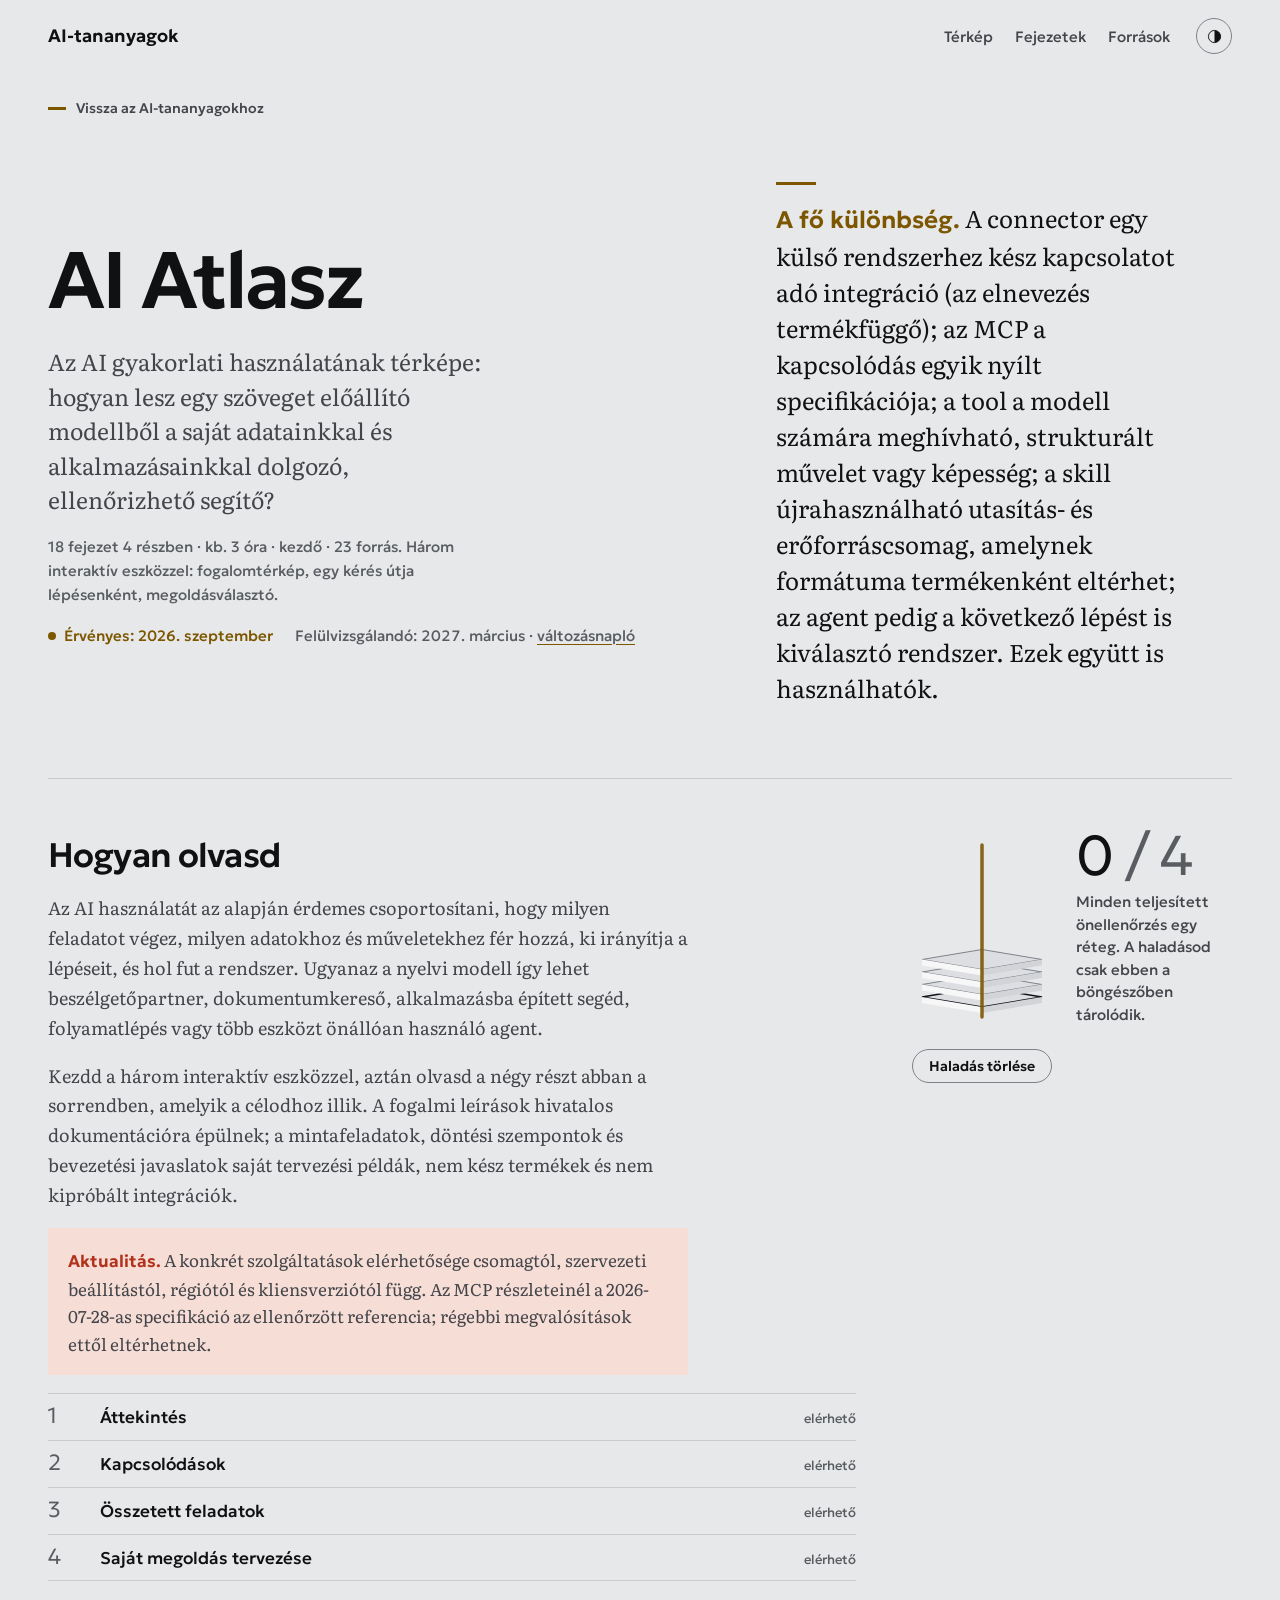
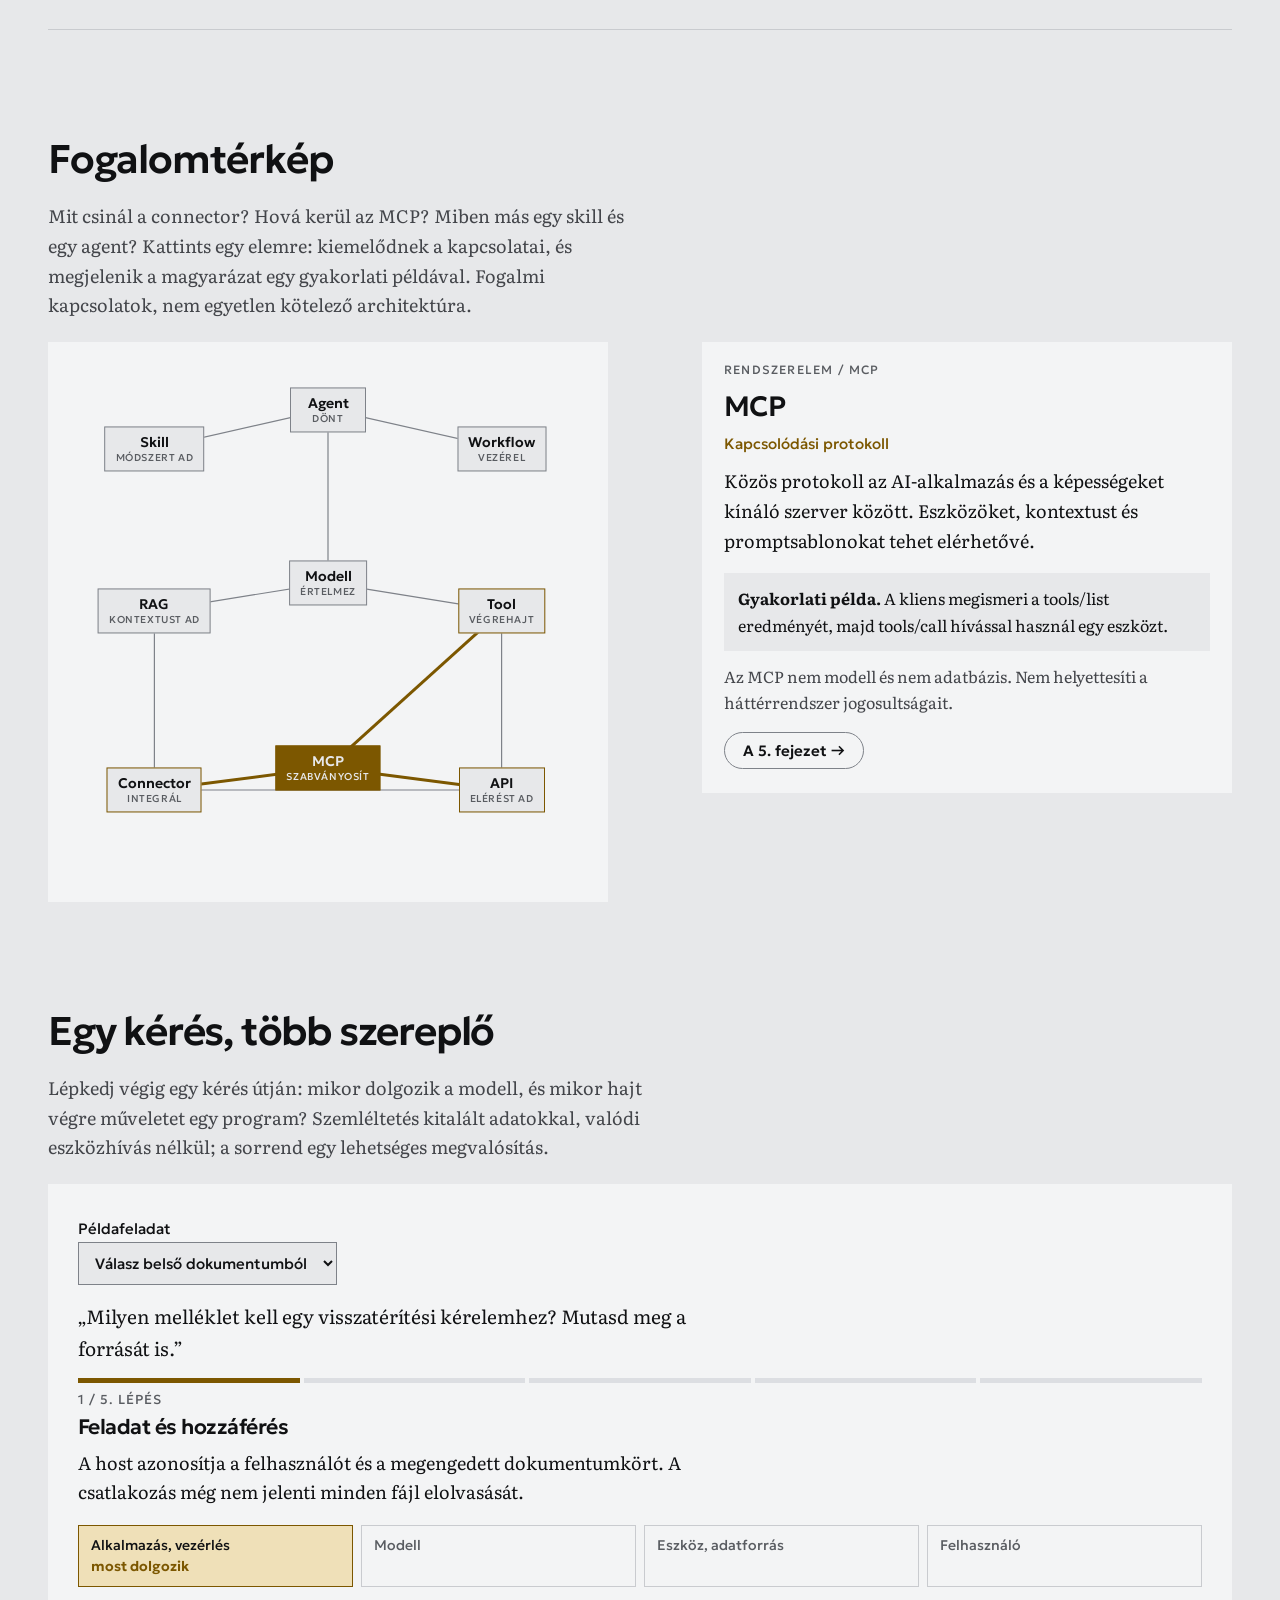
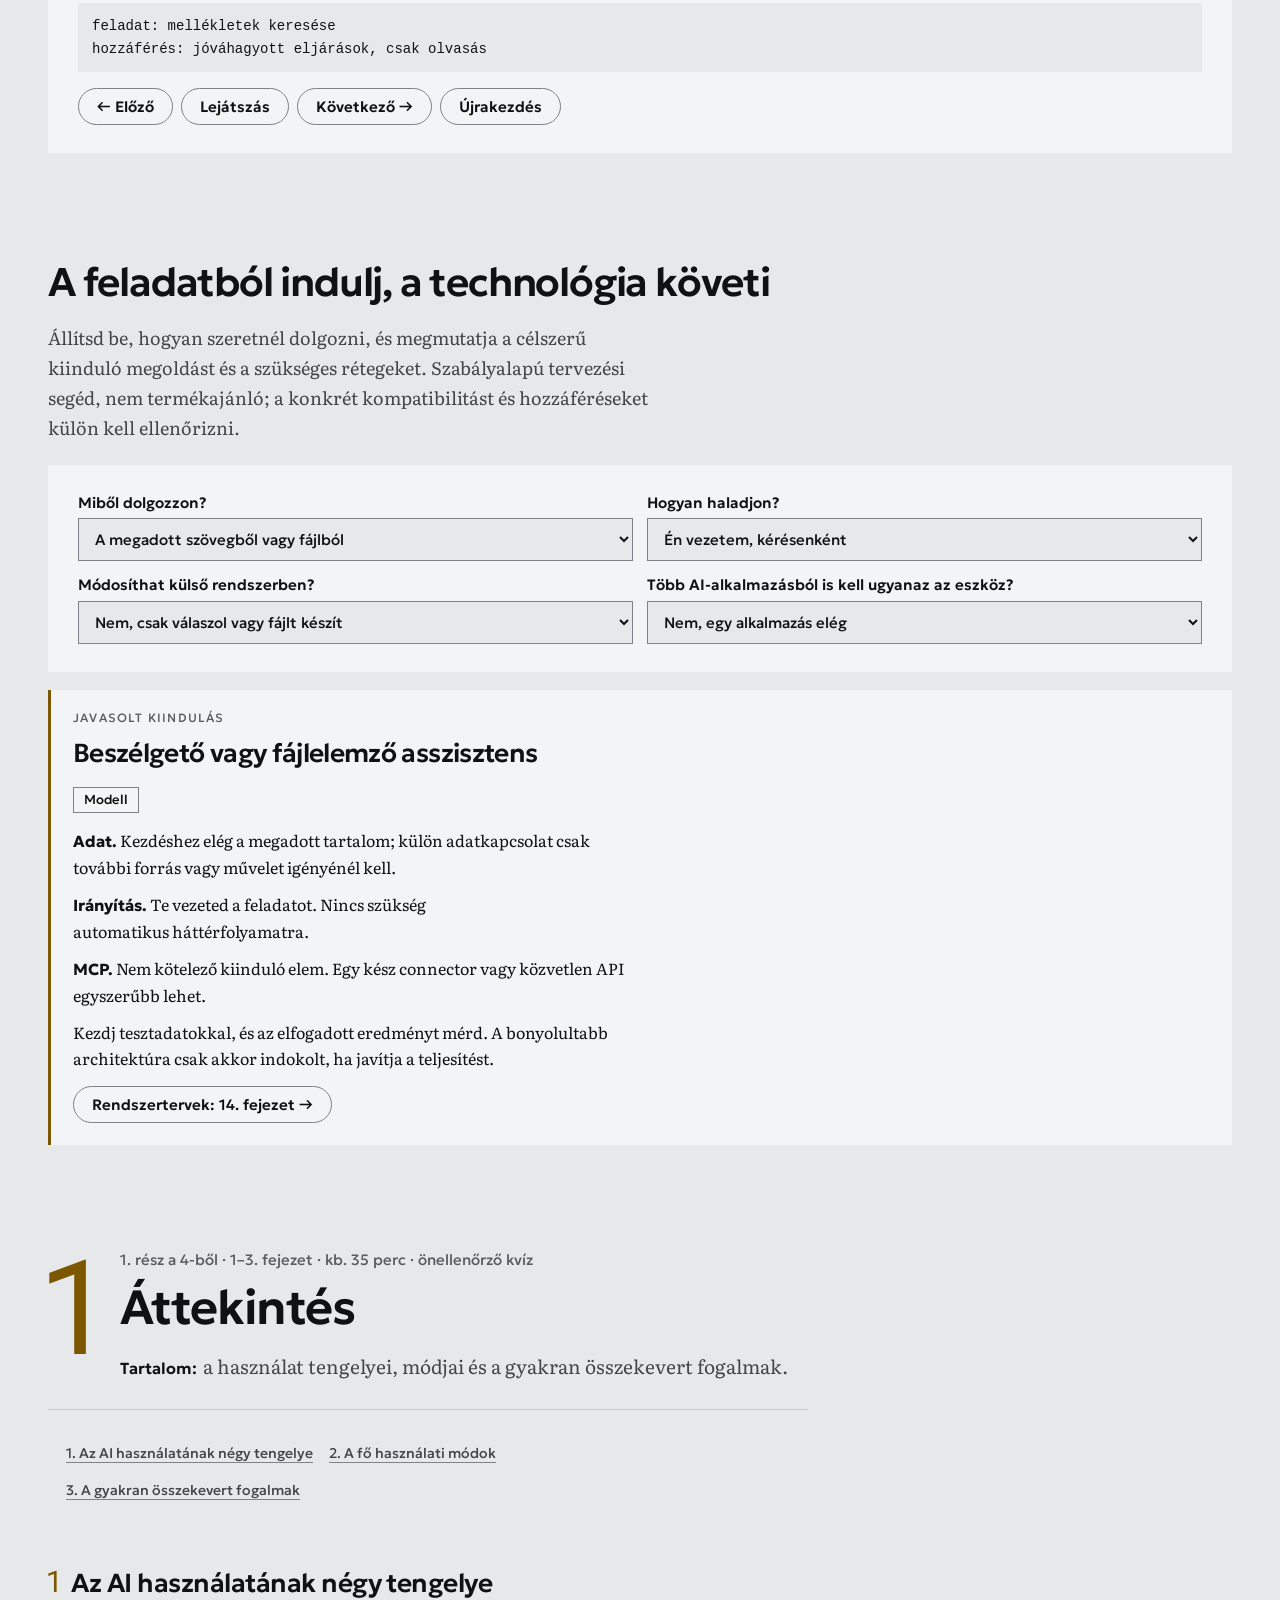
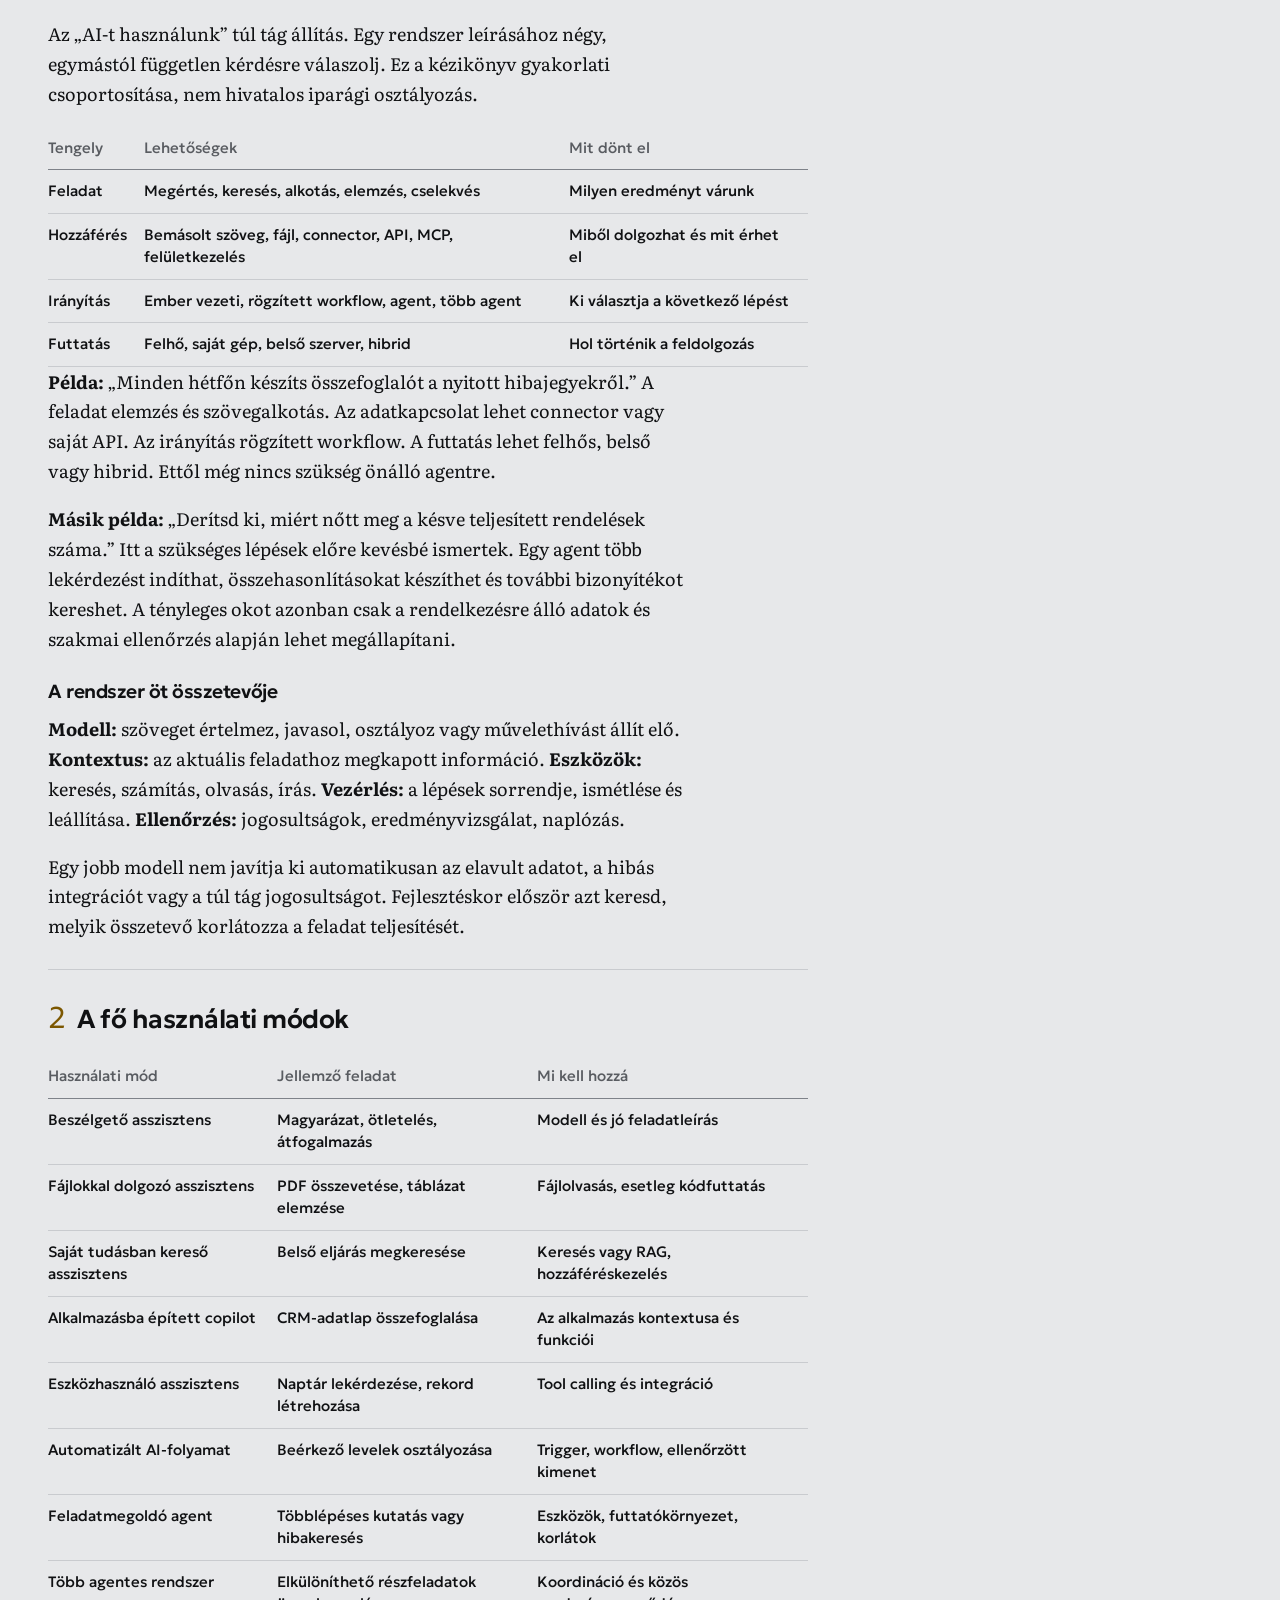
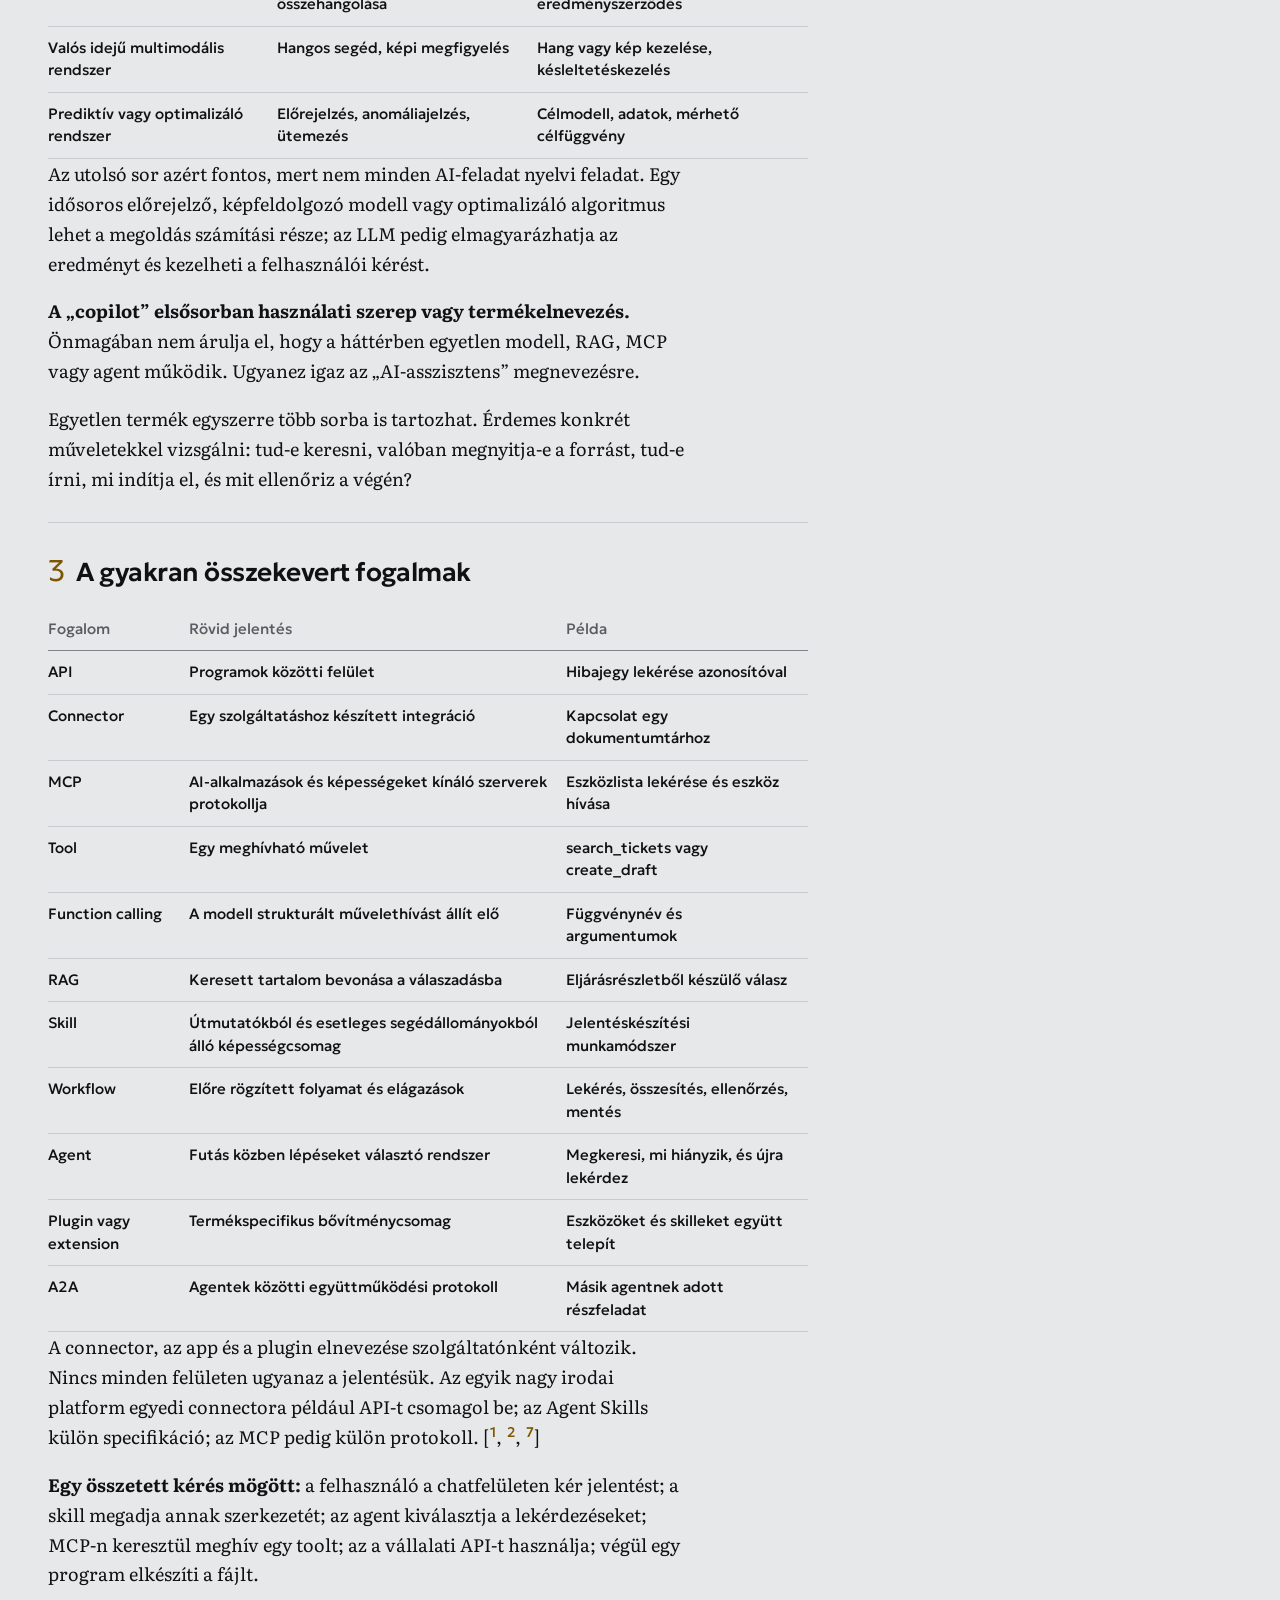
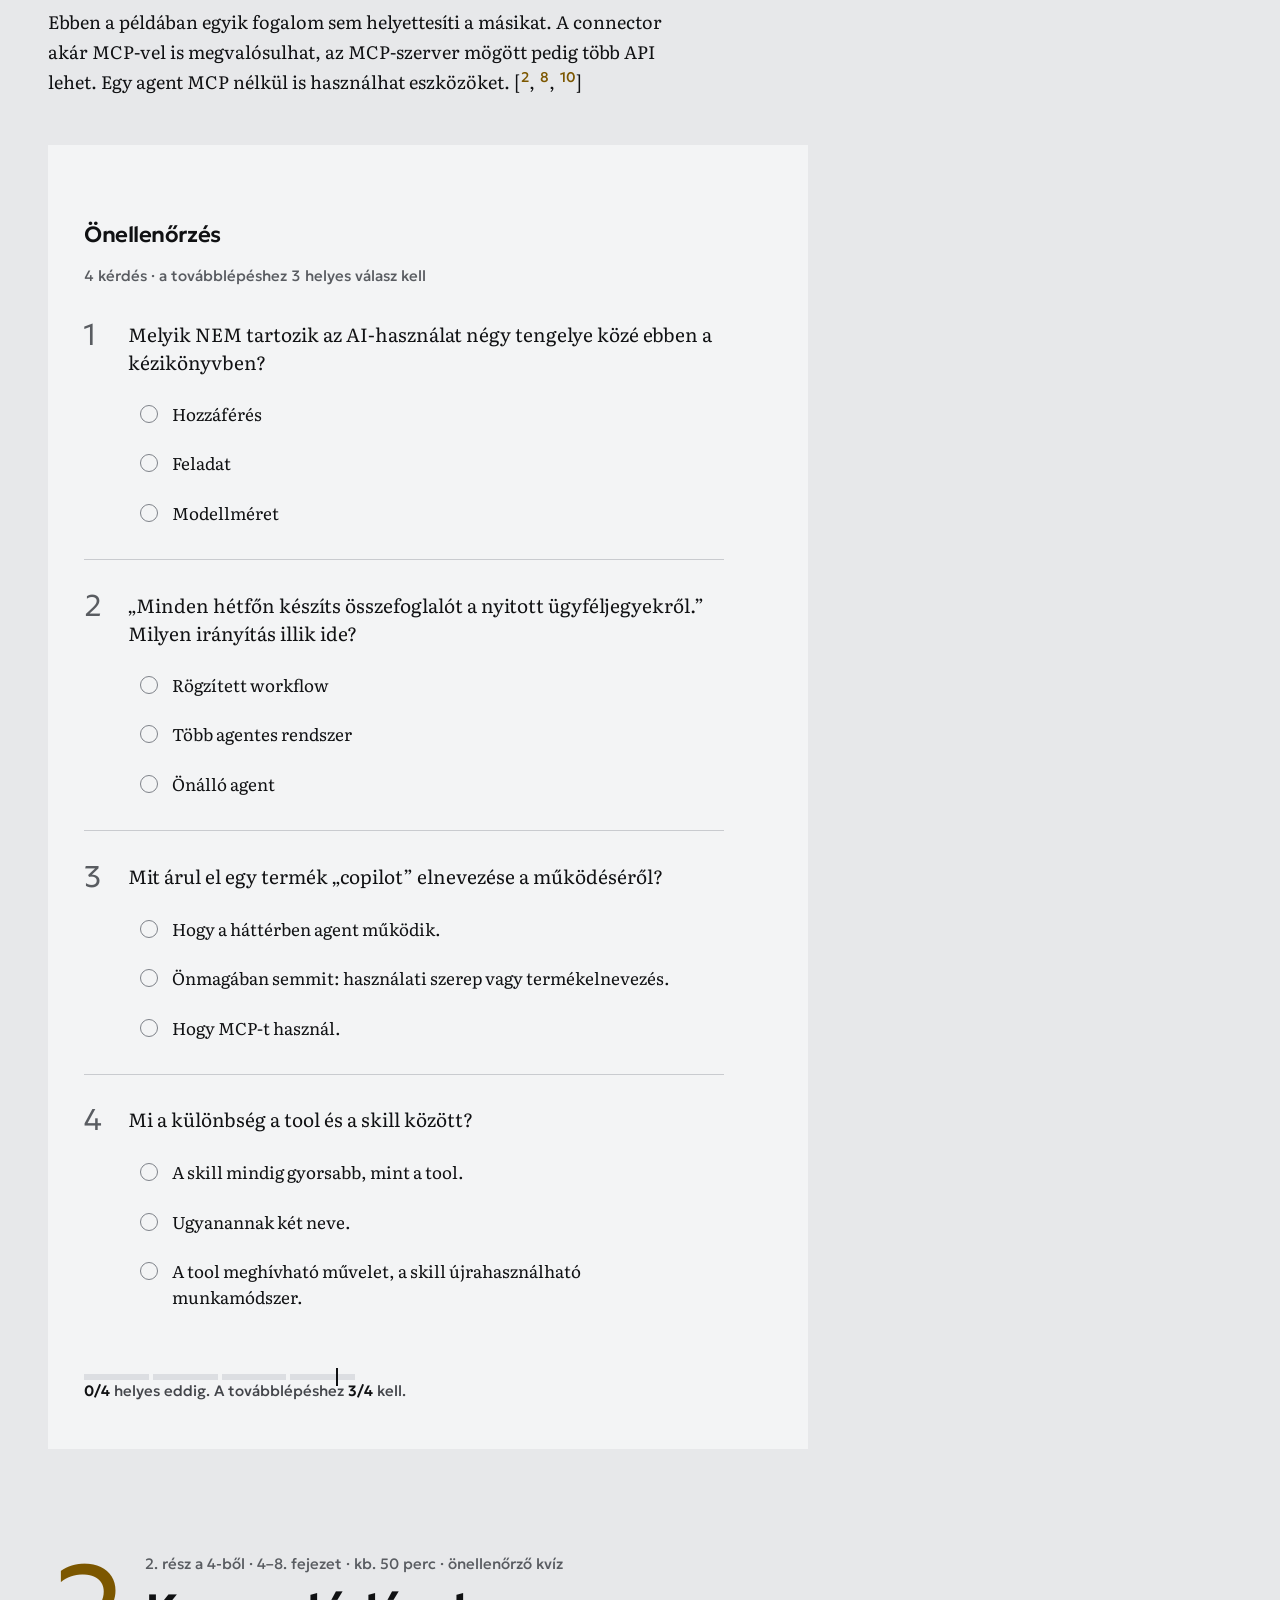
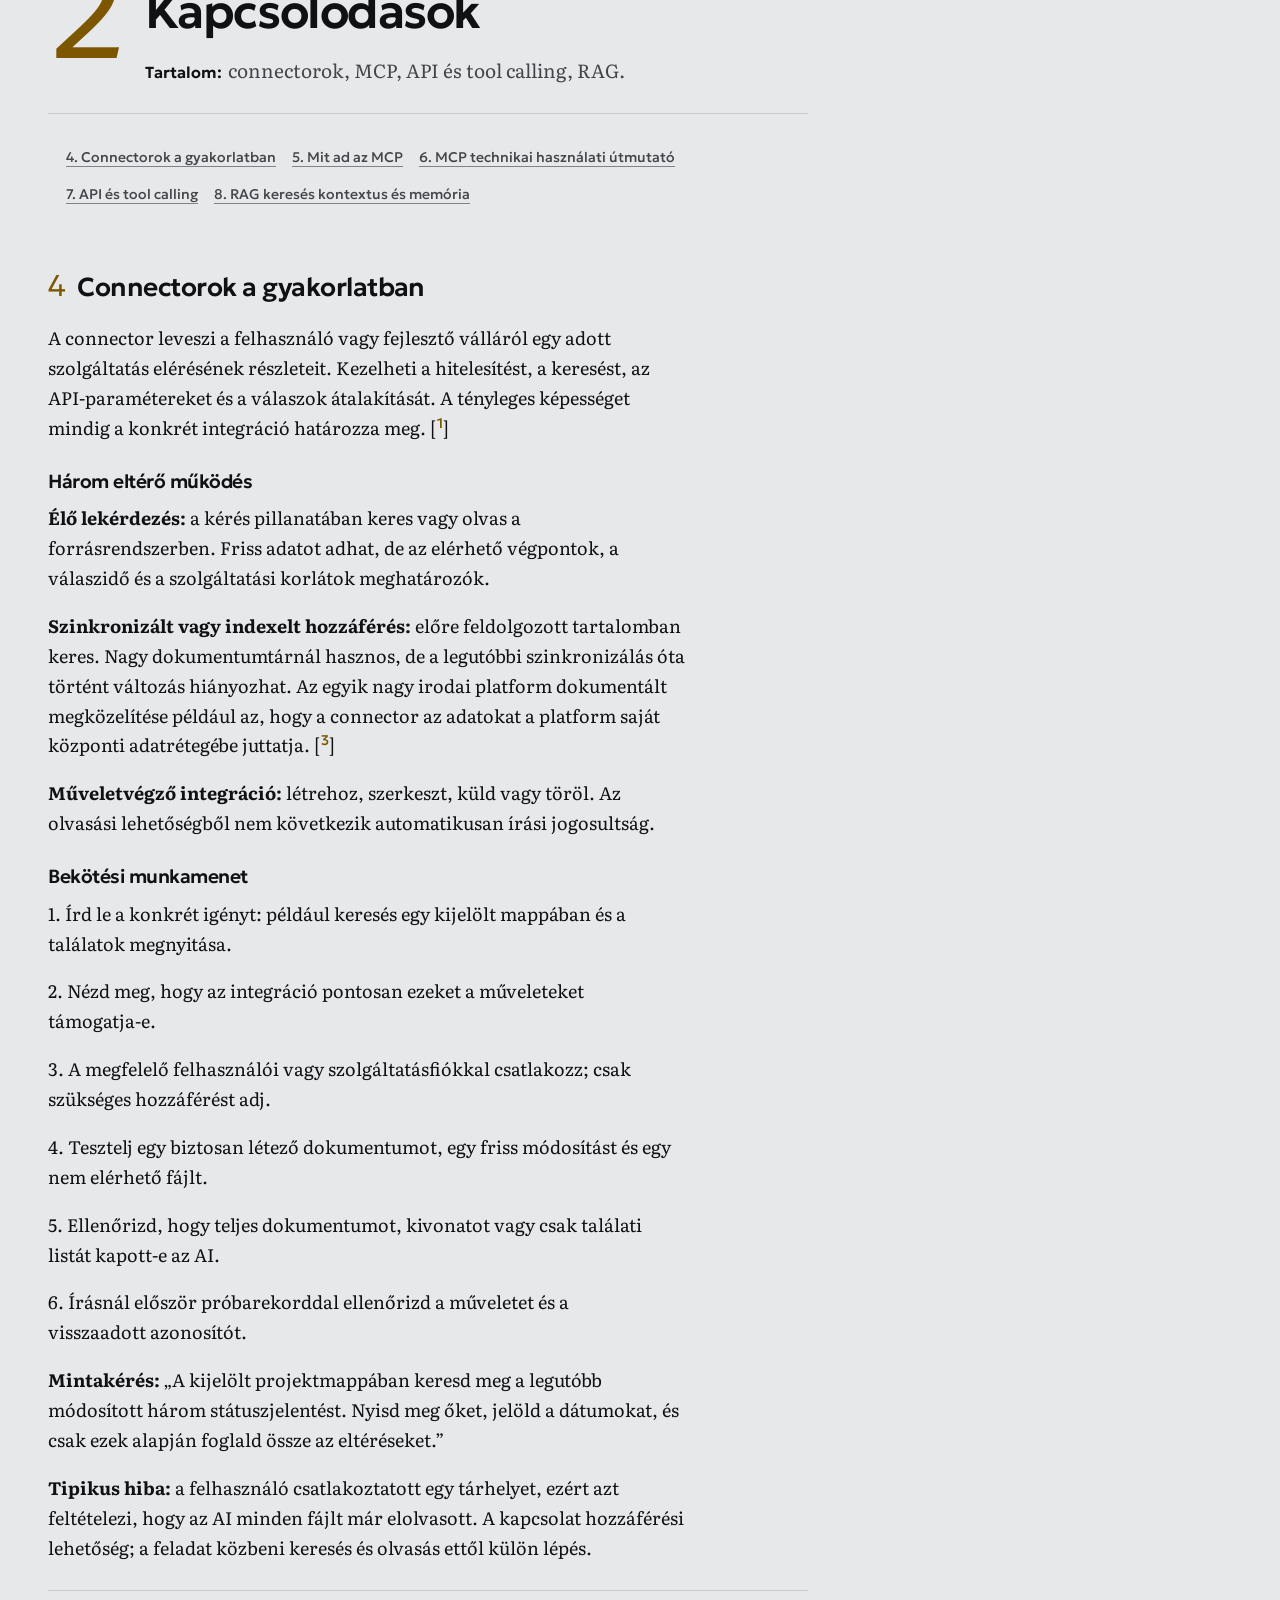
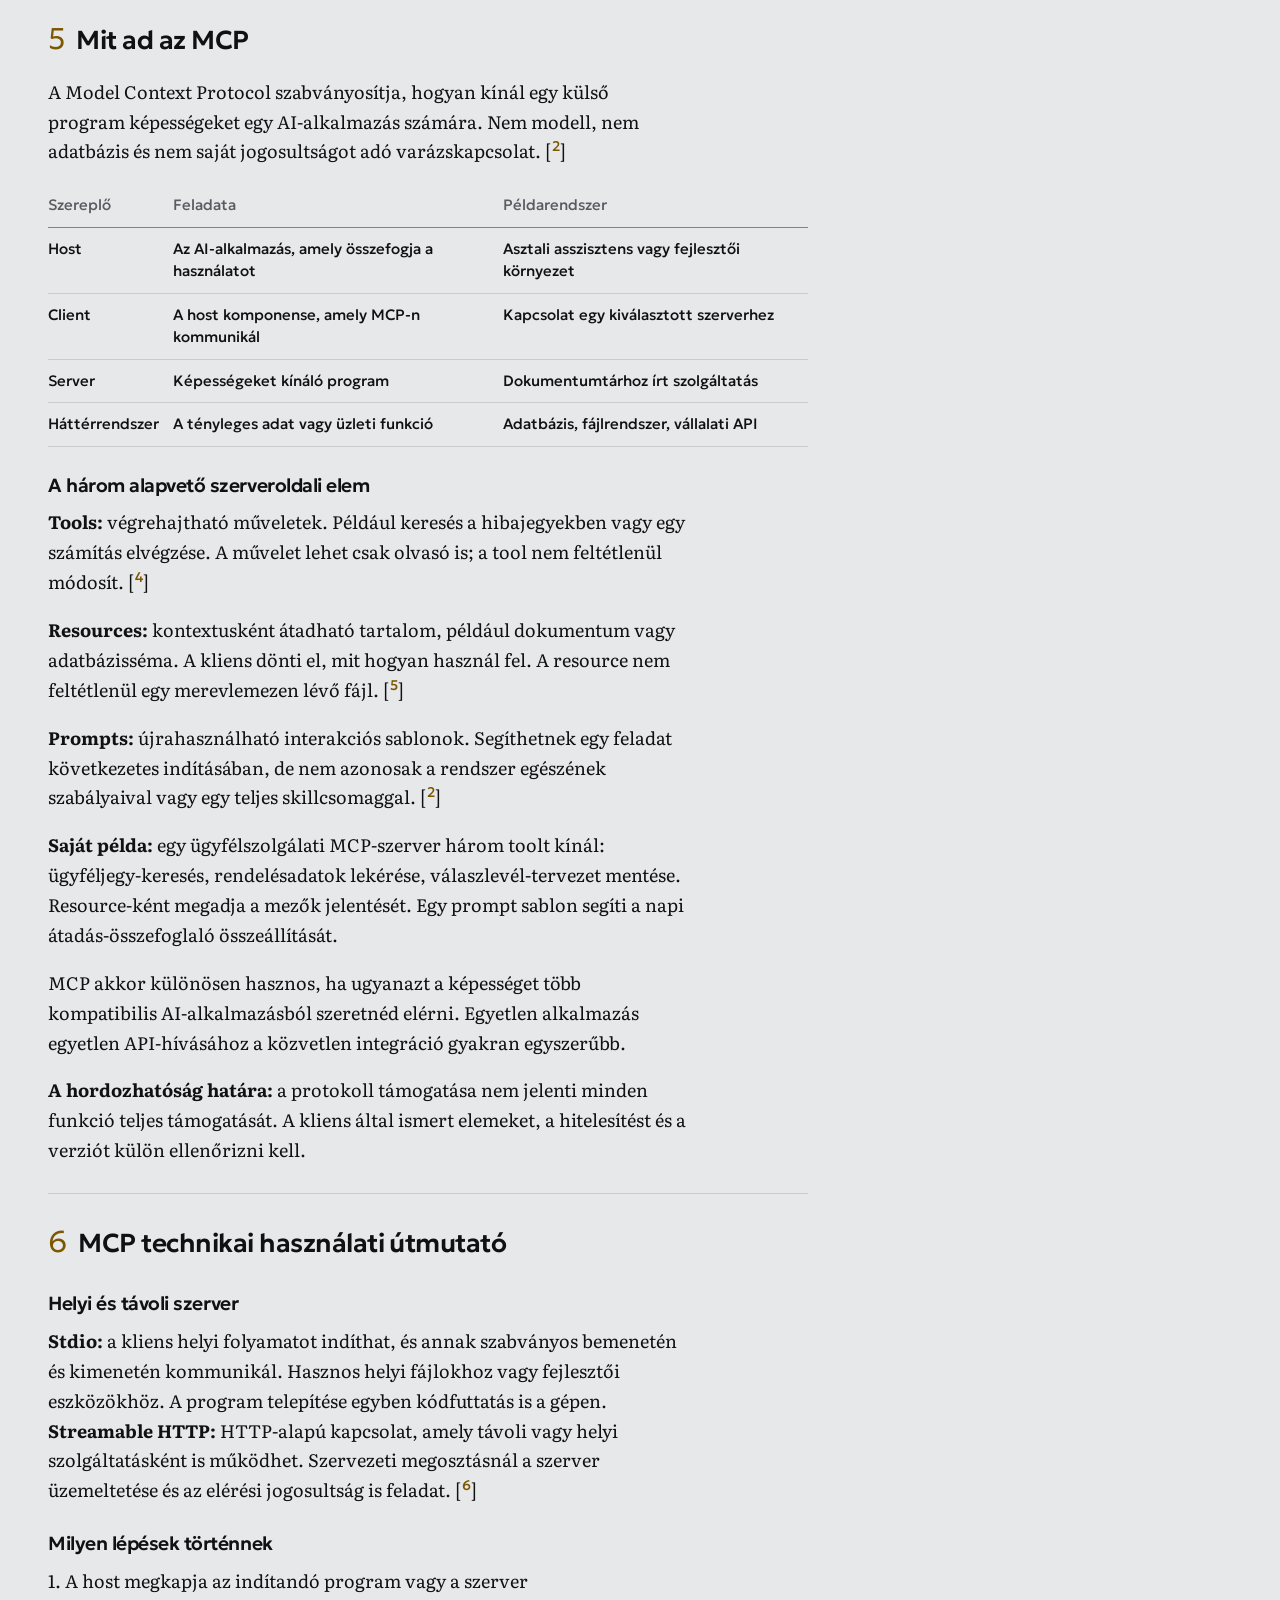
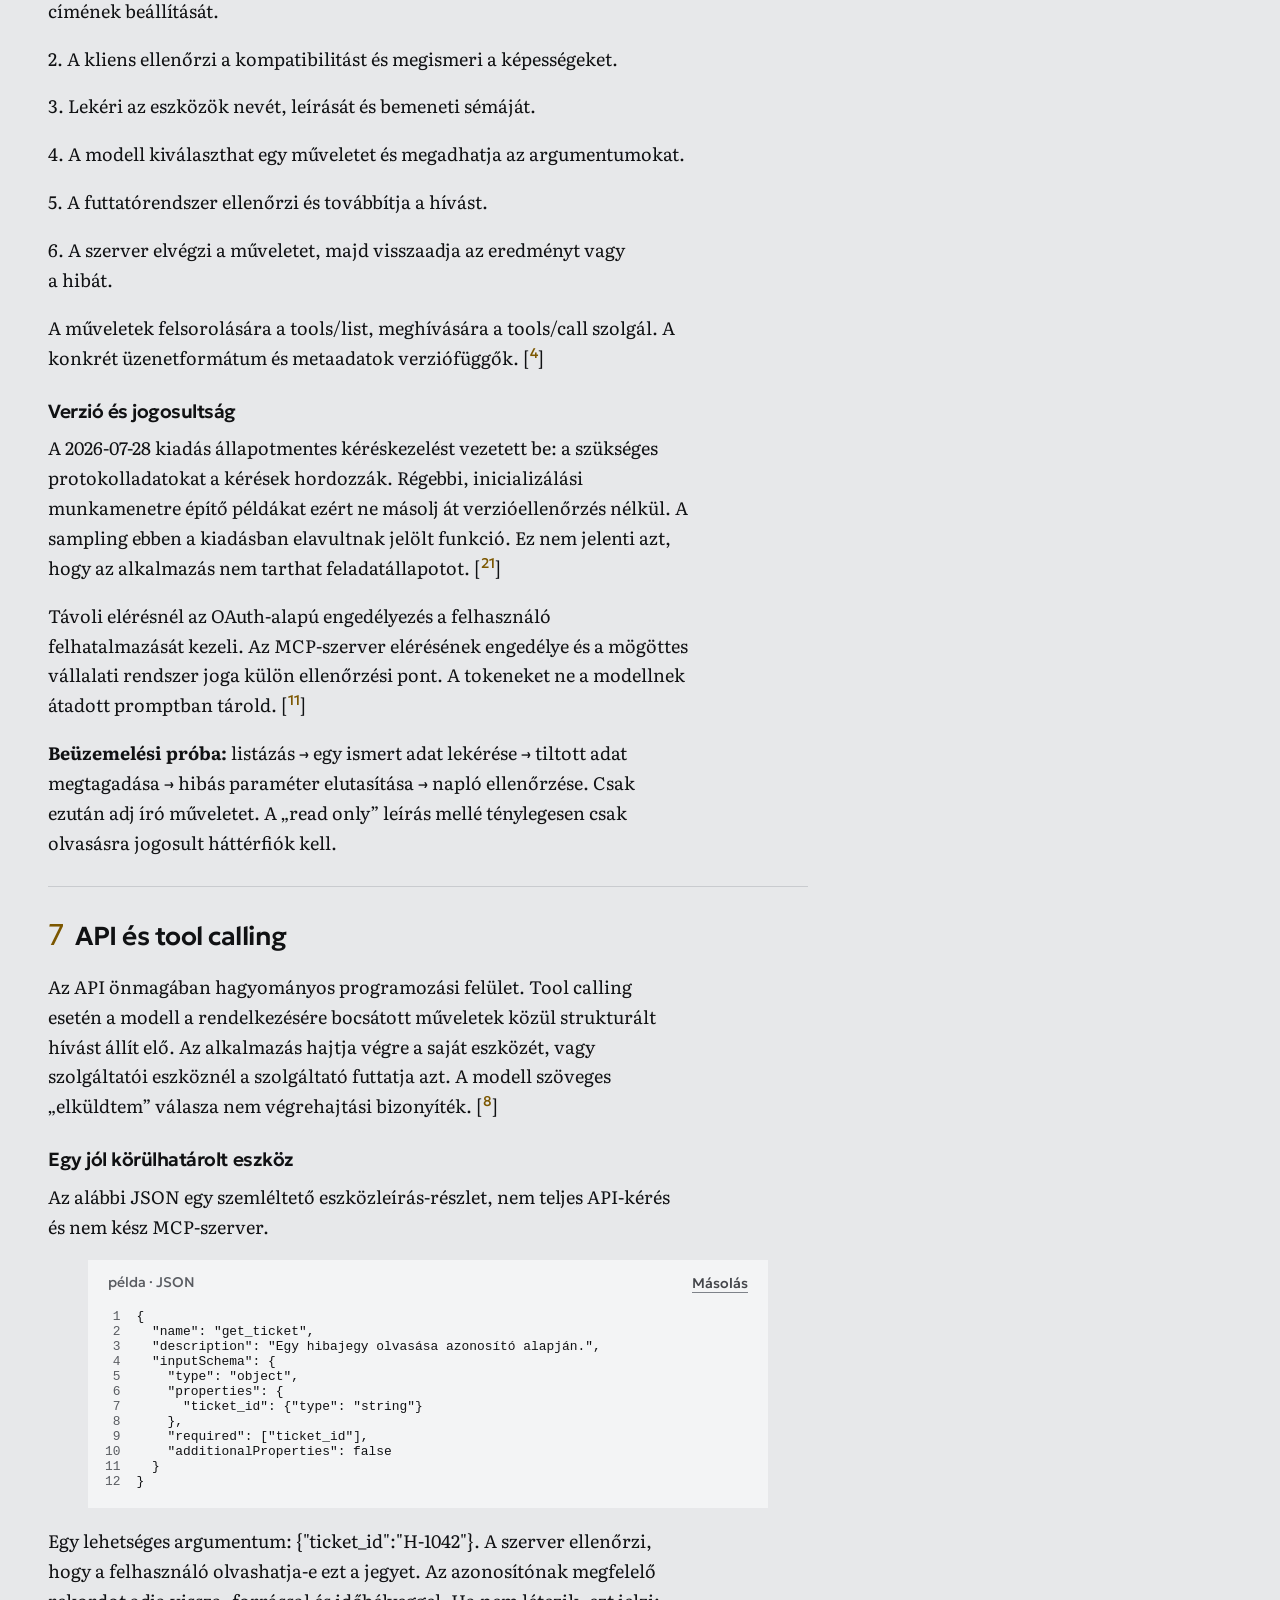
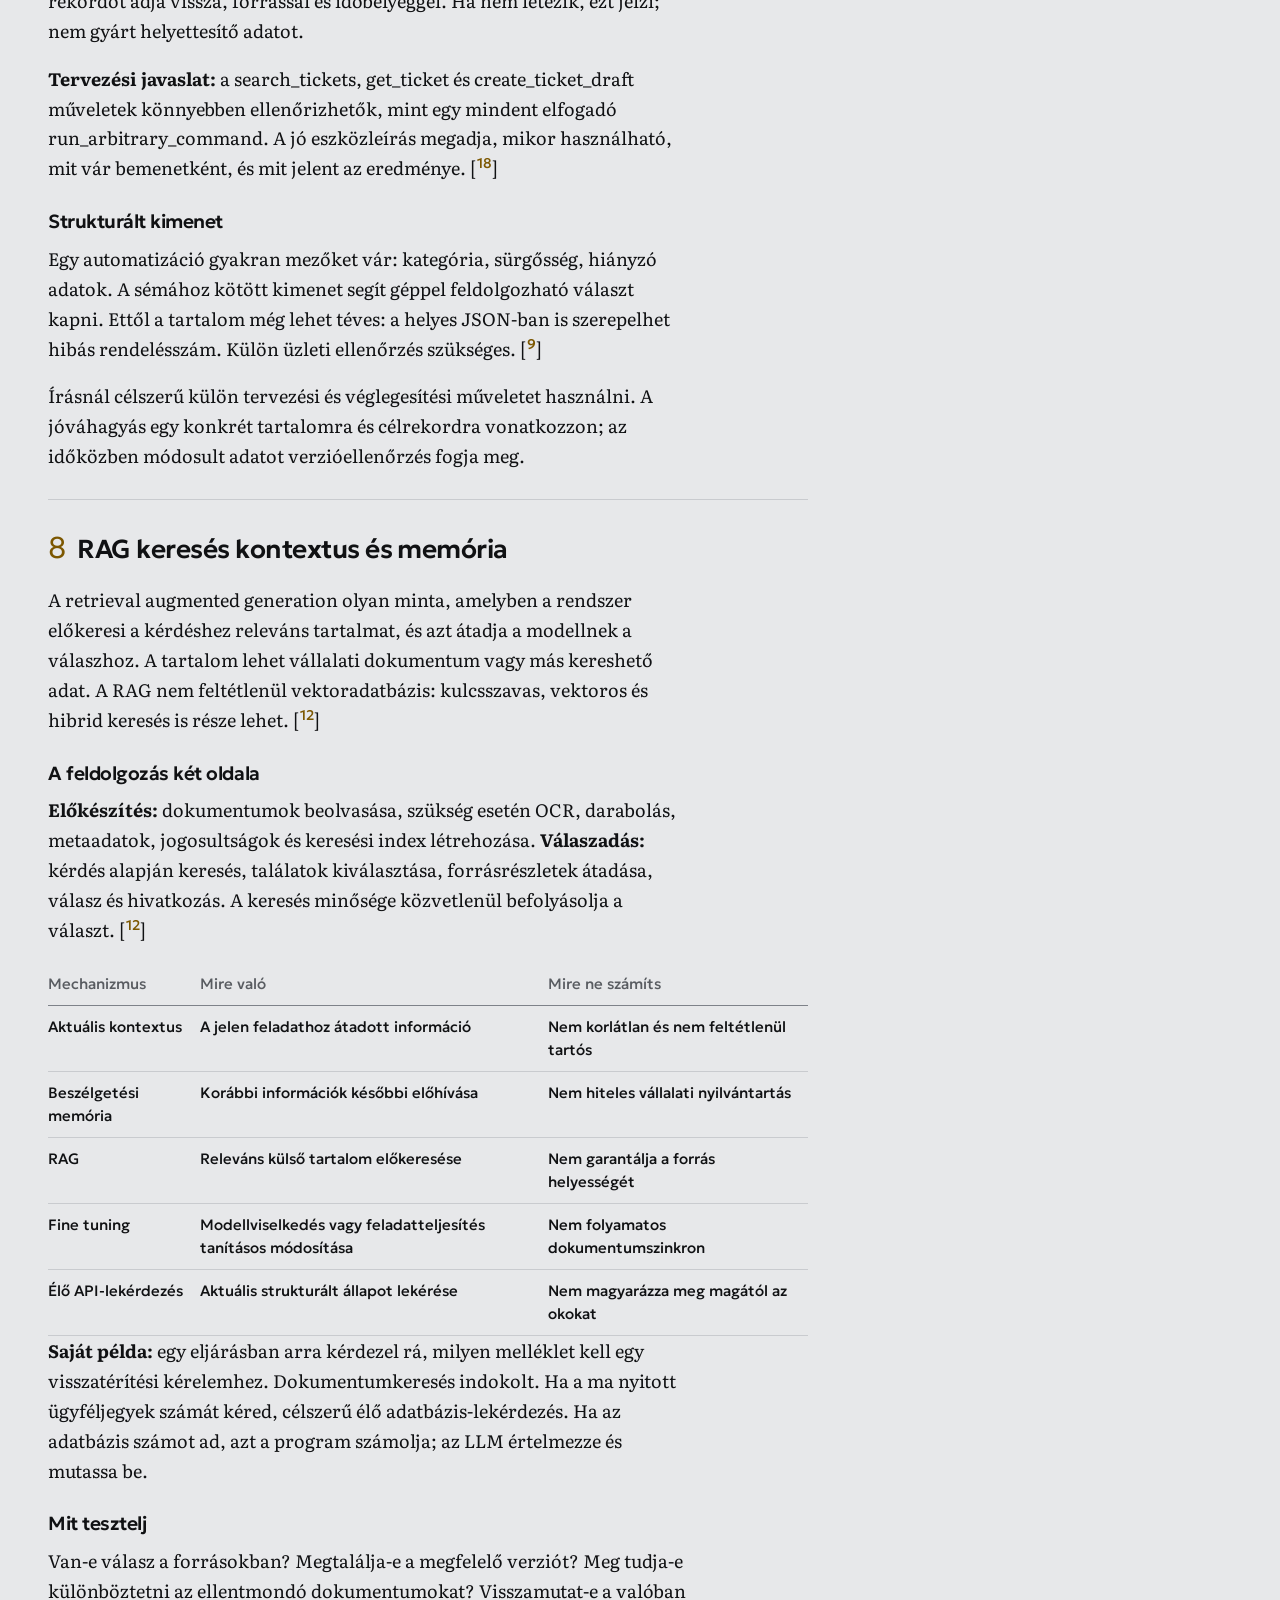
==== commit a5fca4d5: "Szakmai pontosítások és források az anyagokban RAG-labor: koszinusz tartománya (−1…+1, a beépített v" ====
--- a/ai-atlasz/index.html
+++ b/ai-atlasz/index.html
@@ -97,7 +97,7 @@
       <div class="validity"><span class="valid">Érvényes: 2026. szeptember</span><span class="ui dim">Felülvizsgálandó: 2027. március · <a href="#valtozasnaplo">változásnapló</a></span></div>
     </div>
     <figure class="hero-fig">
-      <div class="key"><b>A fő különbség.</b> A connector egy kapcsolatot megvalósító integráció; az MCP a kapcsolódás egyik szabványa; a tool egy művelet; a skill újrahasználható munkamódszer; az agent pedig a következő lépést is kiválasztó rendszer. Ezek együtt is használhatók.</div>
+      <div class="key"><b>A fő különbség.</b> A connector egy külső rendszerhez kész kapcsolatot adó integráció (az elnevezés termékfüggő); az MCP a kapcsolódás egyik nyílt specifikációja; a tool a modell számára meghívható, strukturált művelet vagy képesség; a skill újrahasználható utasítás- és erőforráscsomag, amelynek formátuma termékenként eltérhet; az agent pedig a következő lépést is kiválasztó rendszer. Ezek együtt is használhatók.</div>
     </figure>
   </section>
 
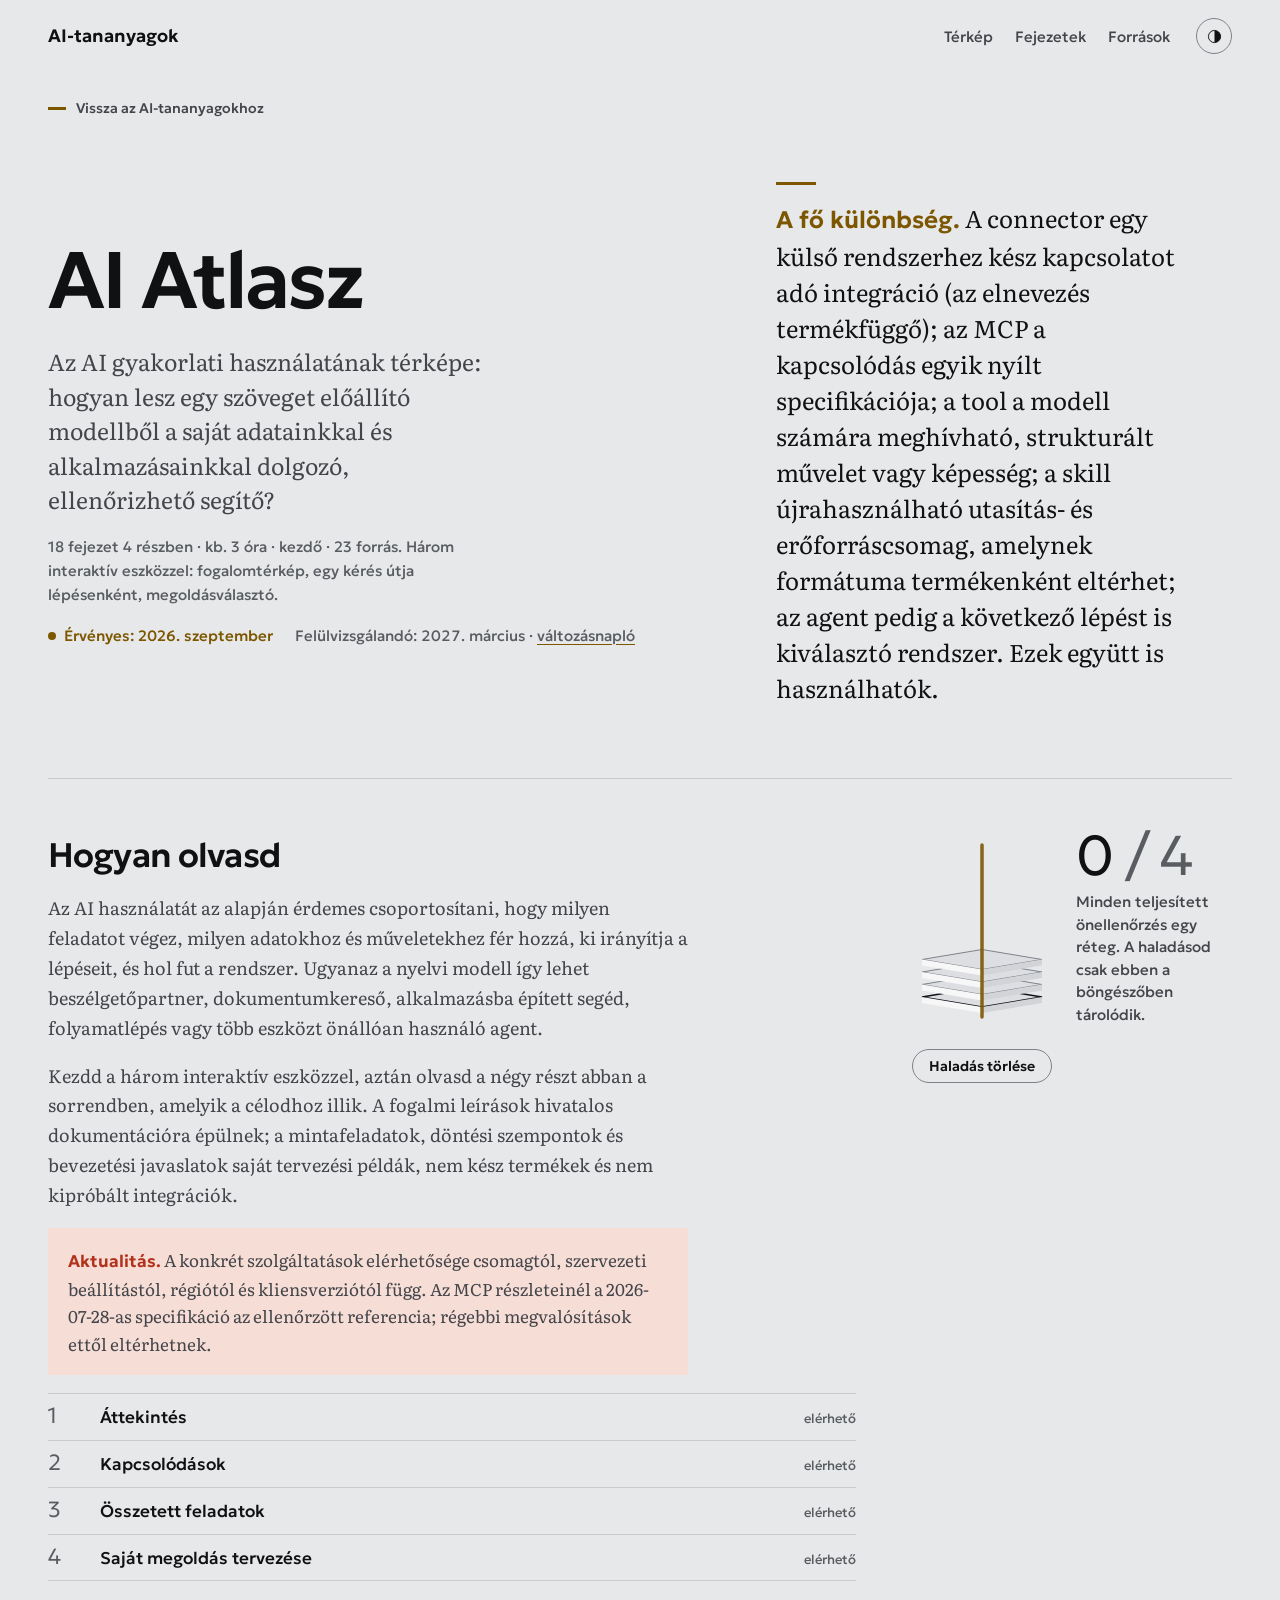
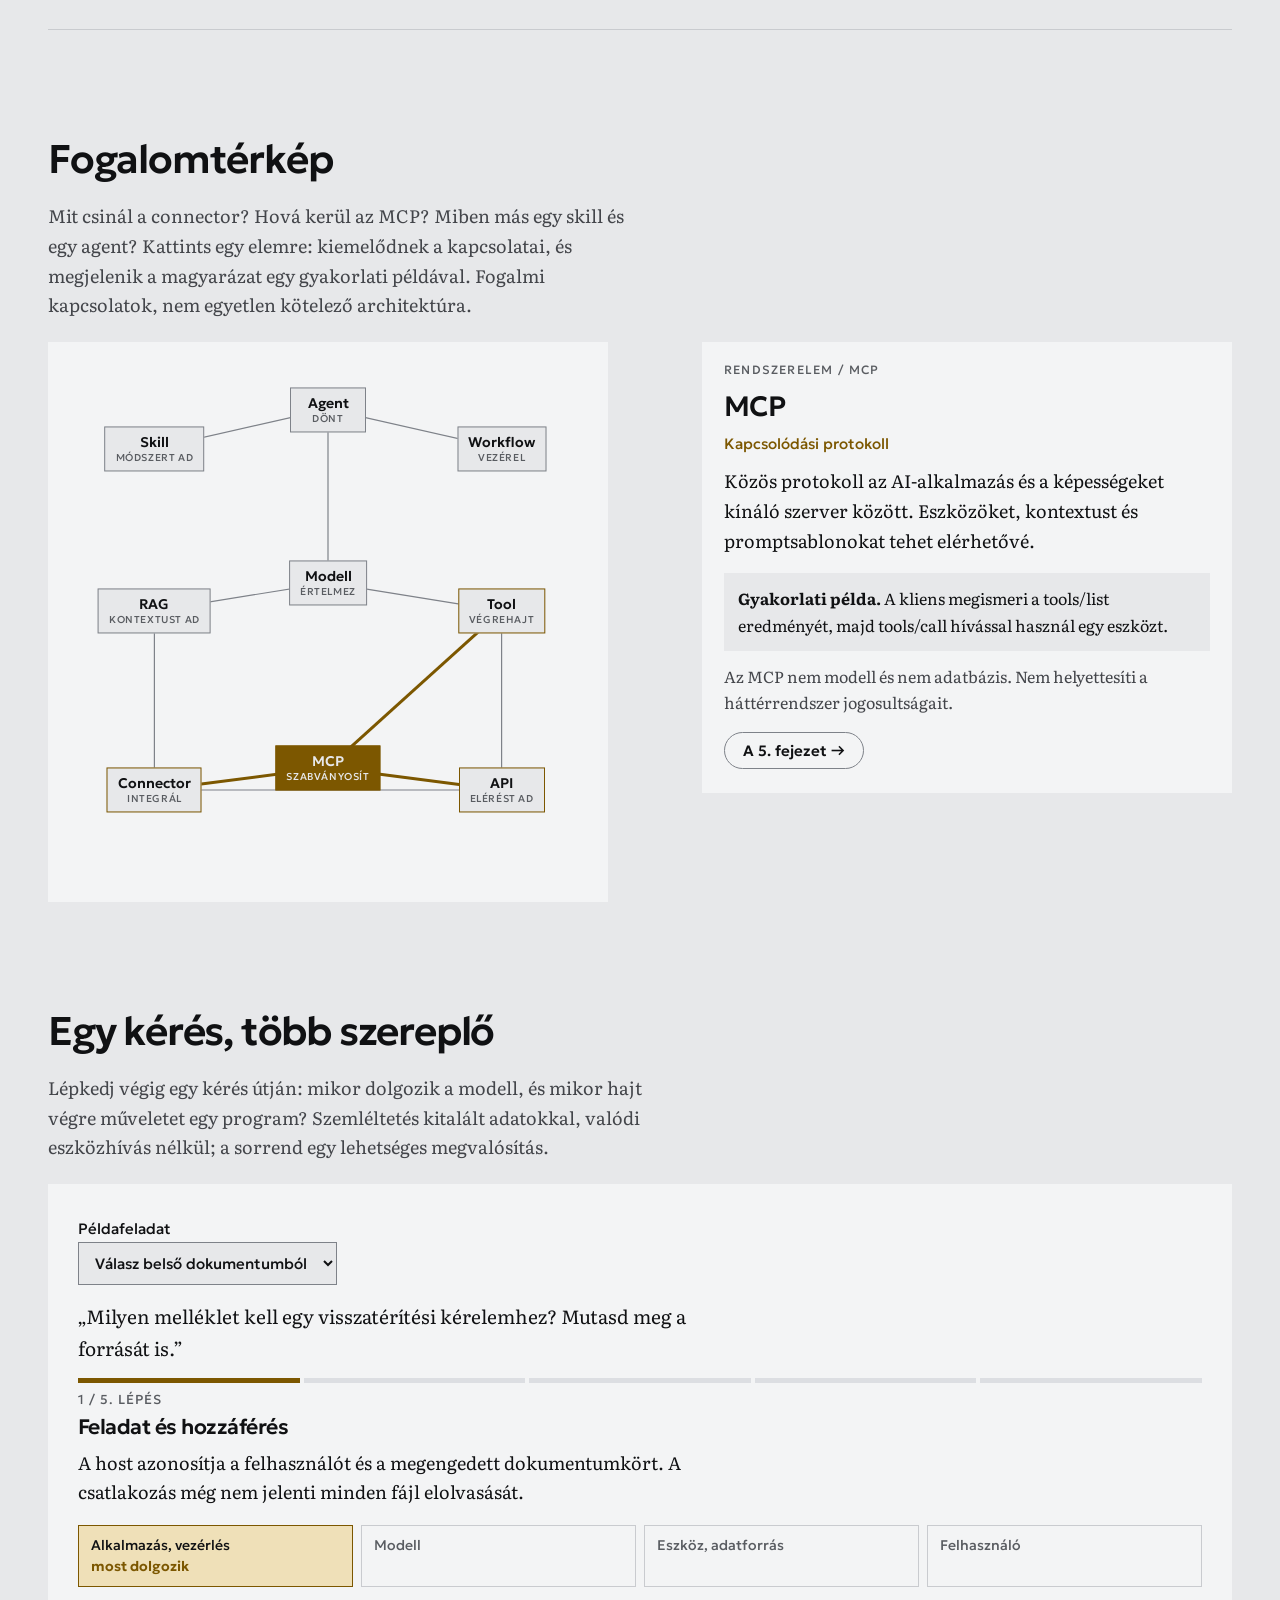
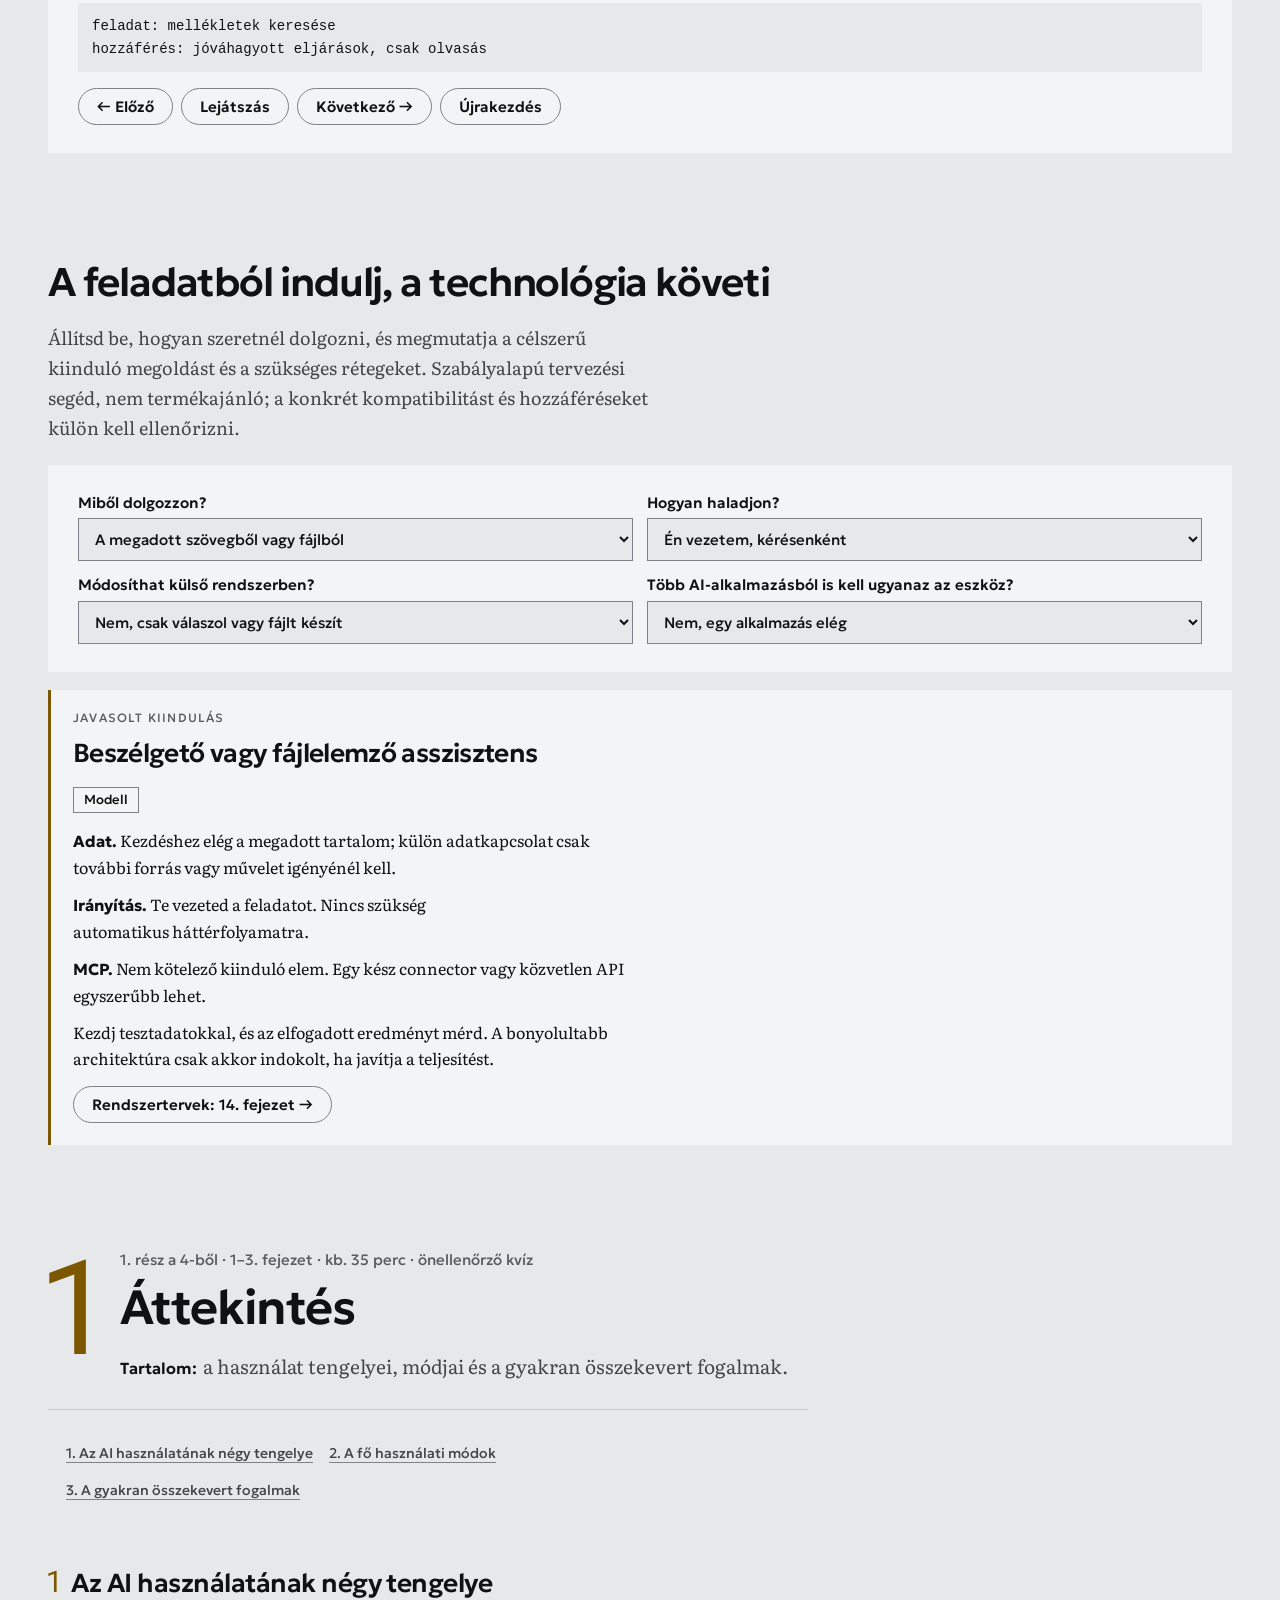
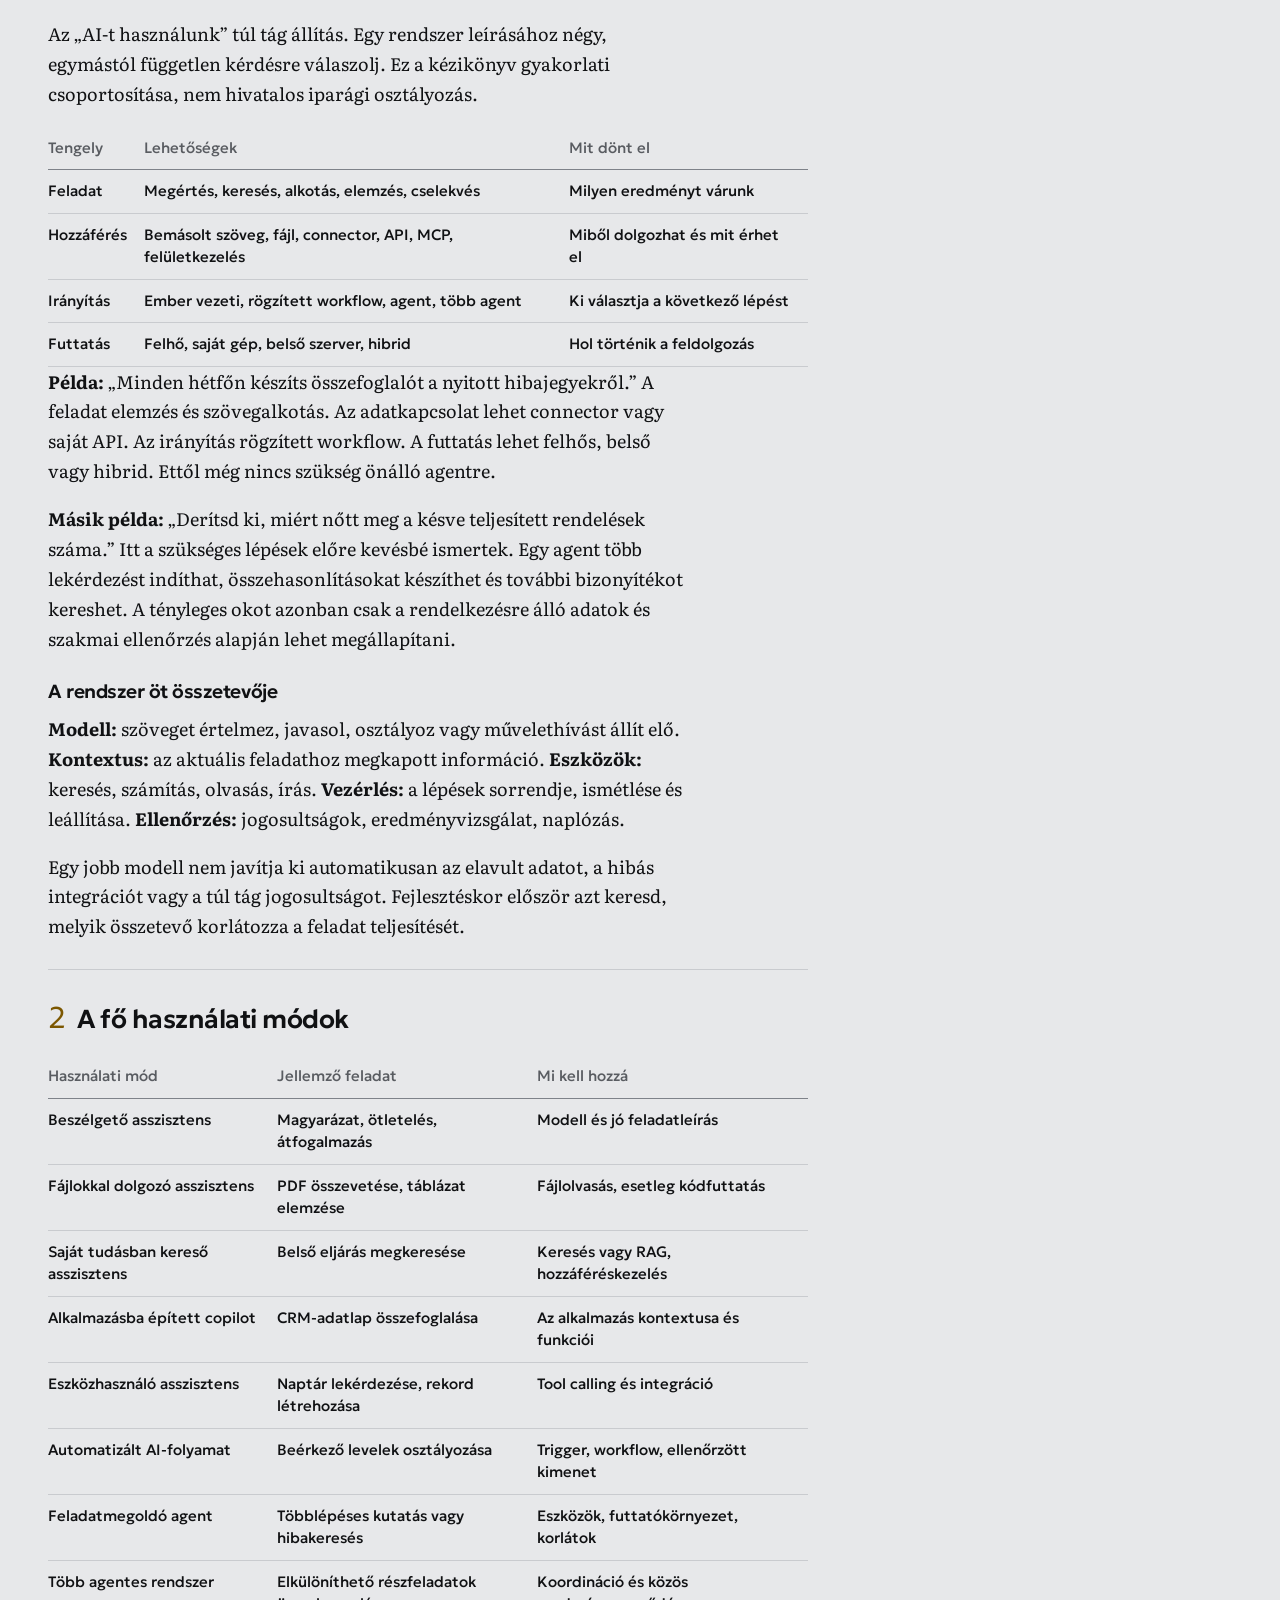
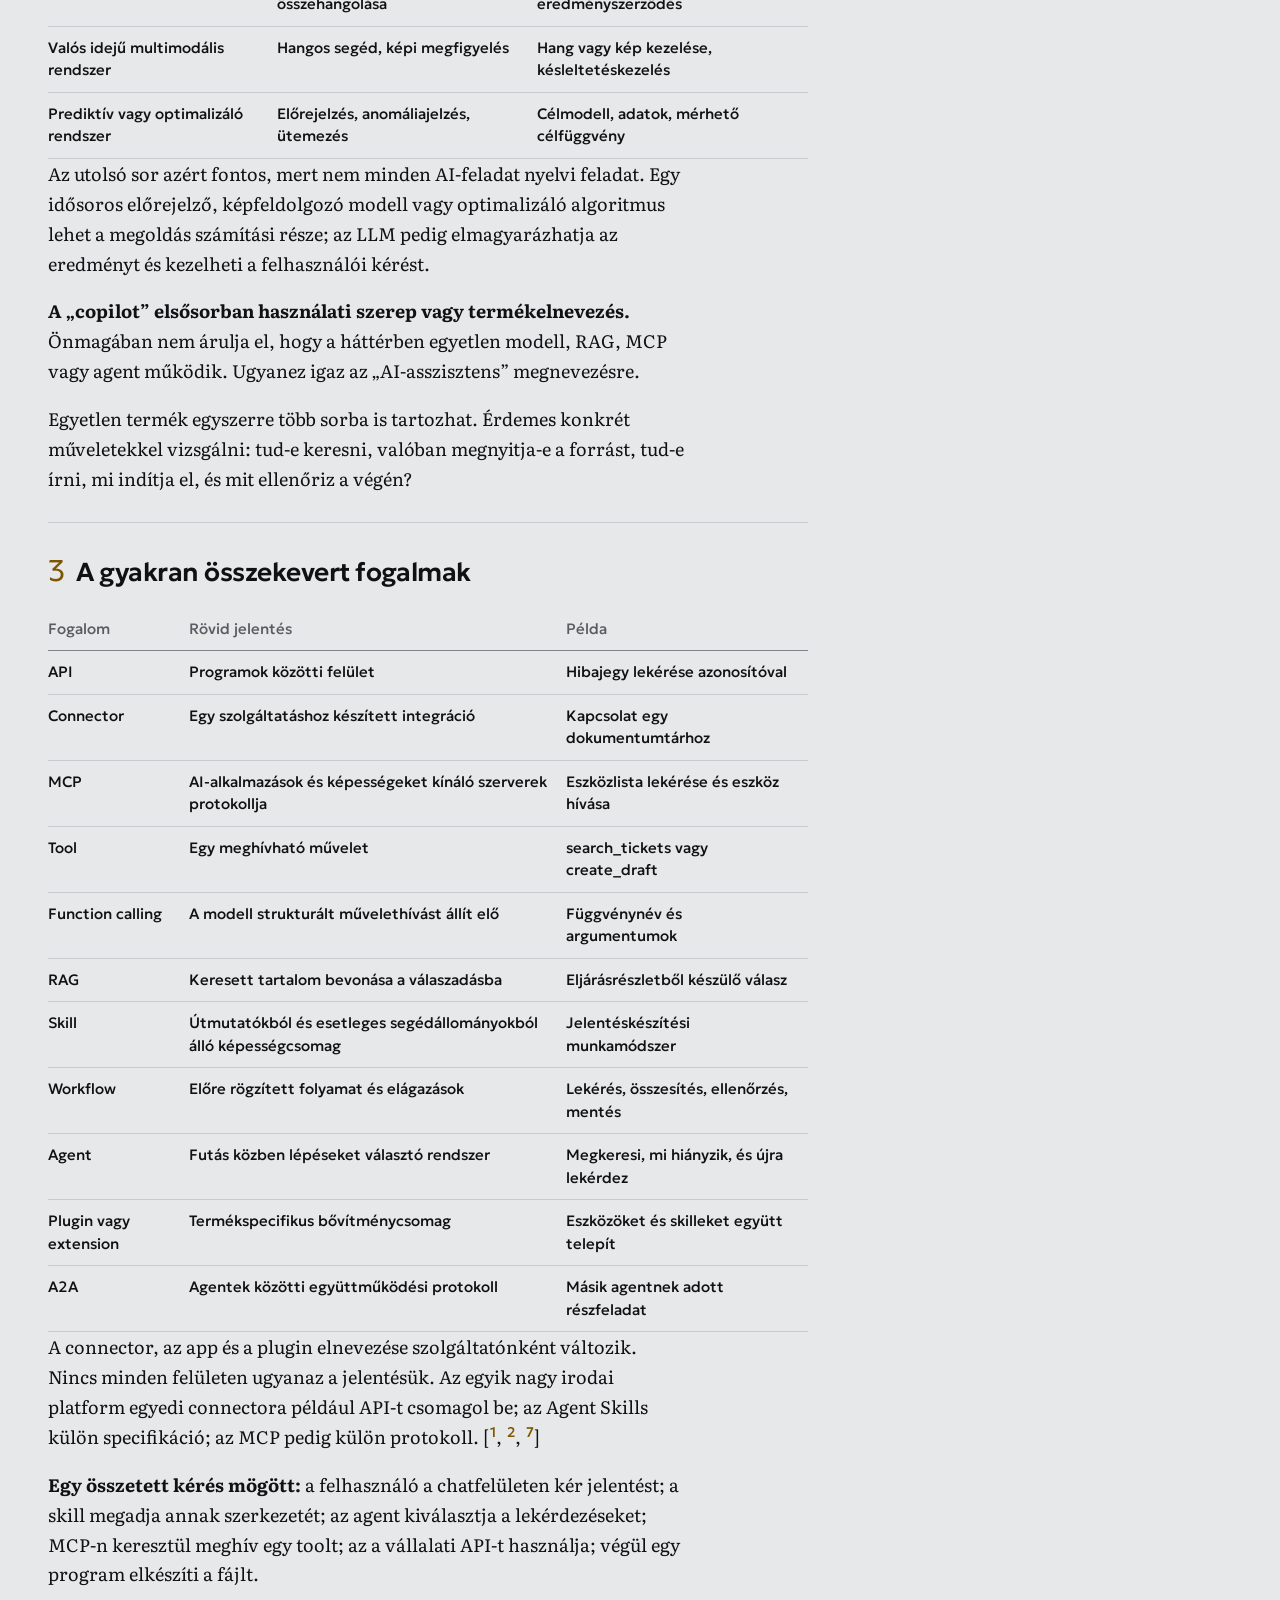
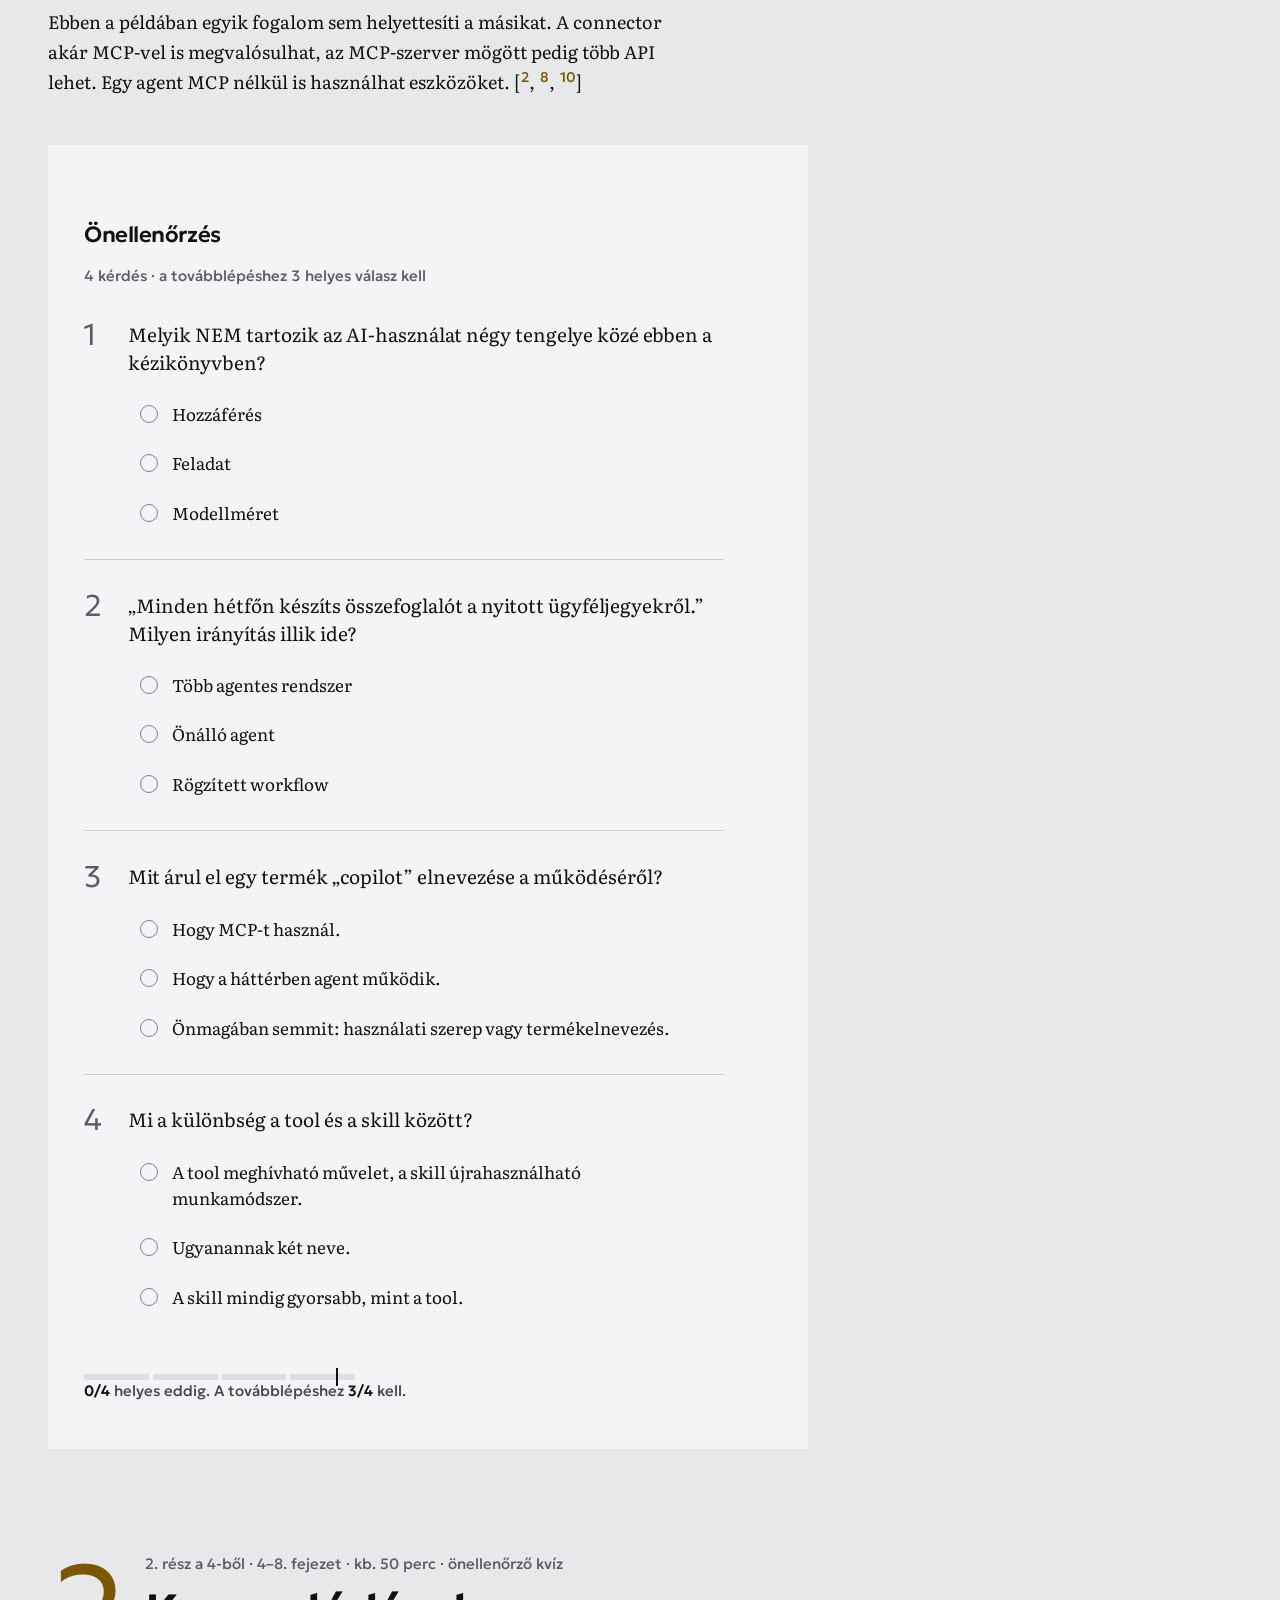
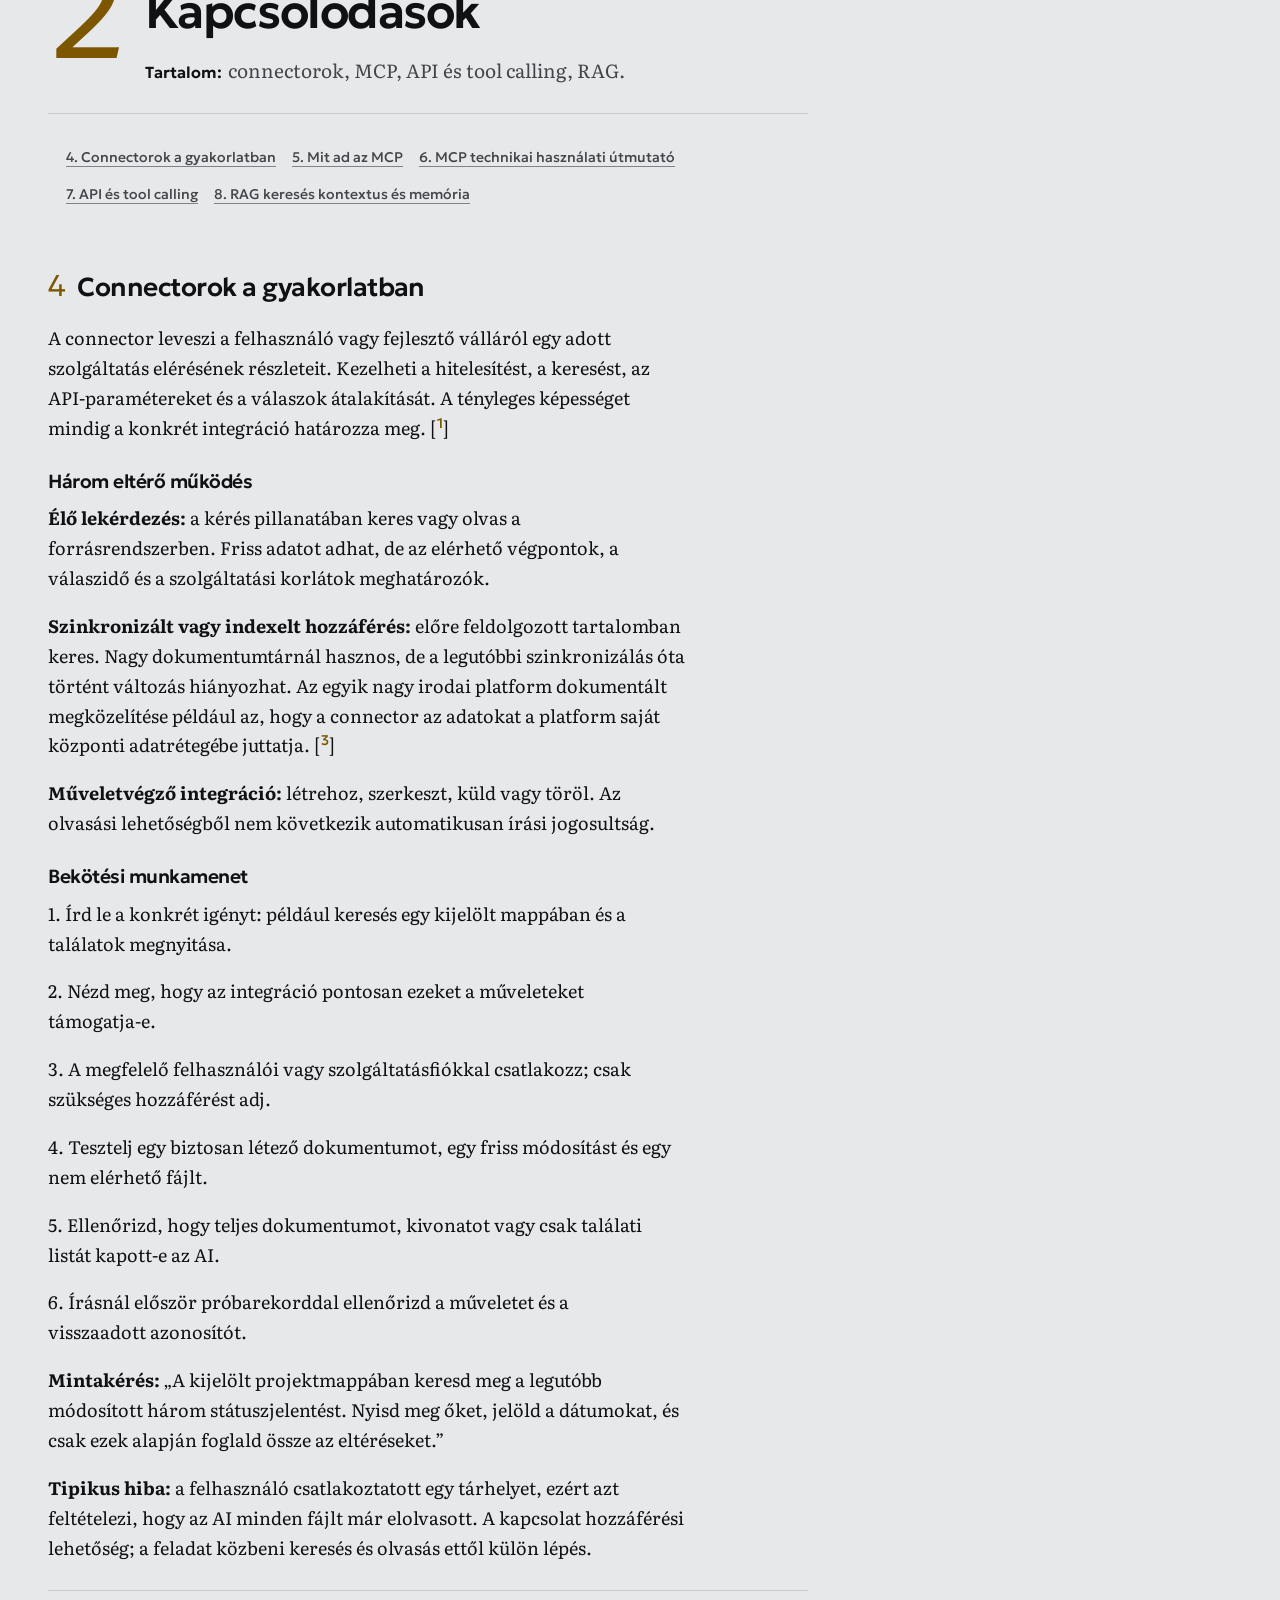
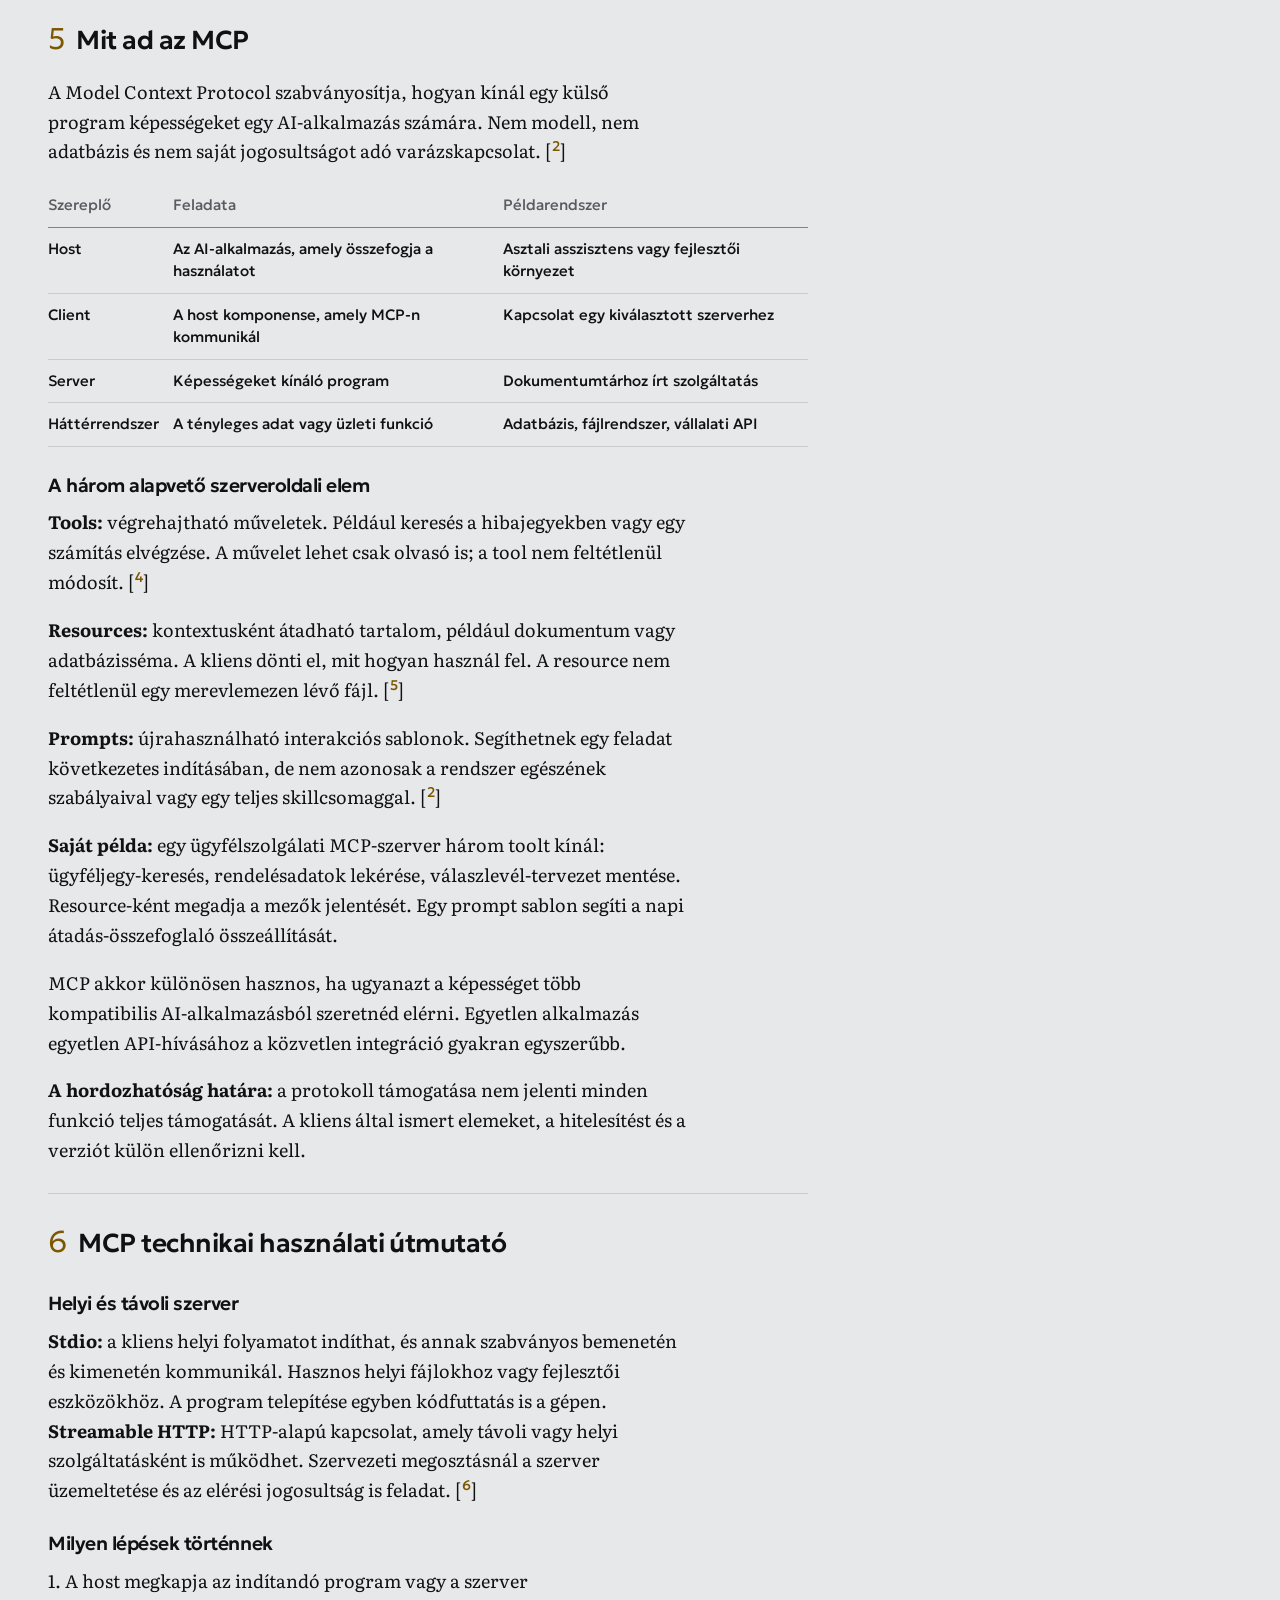
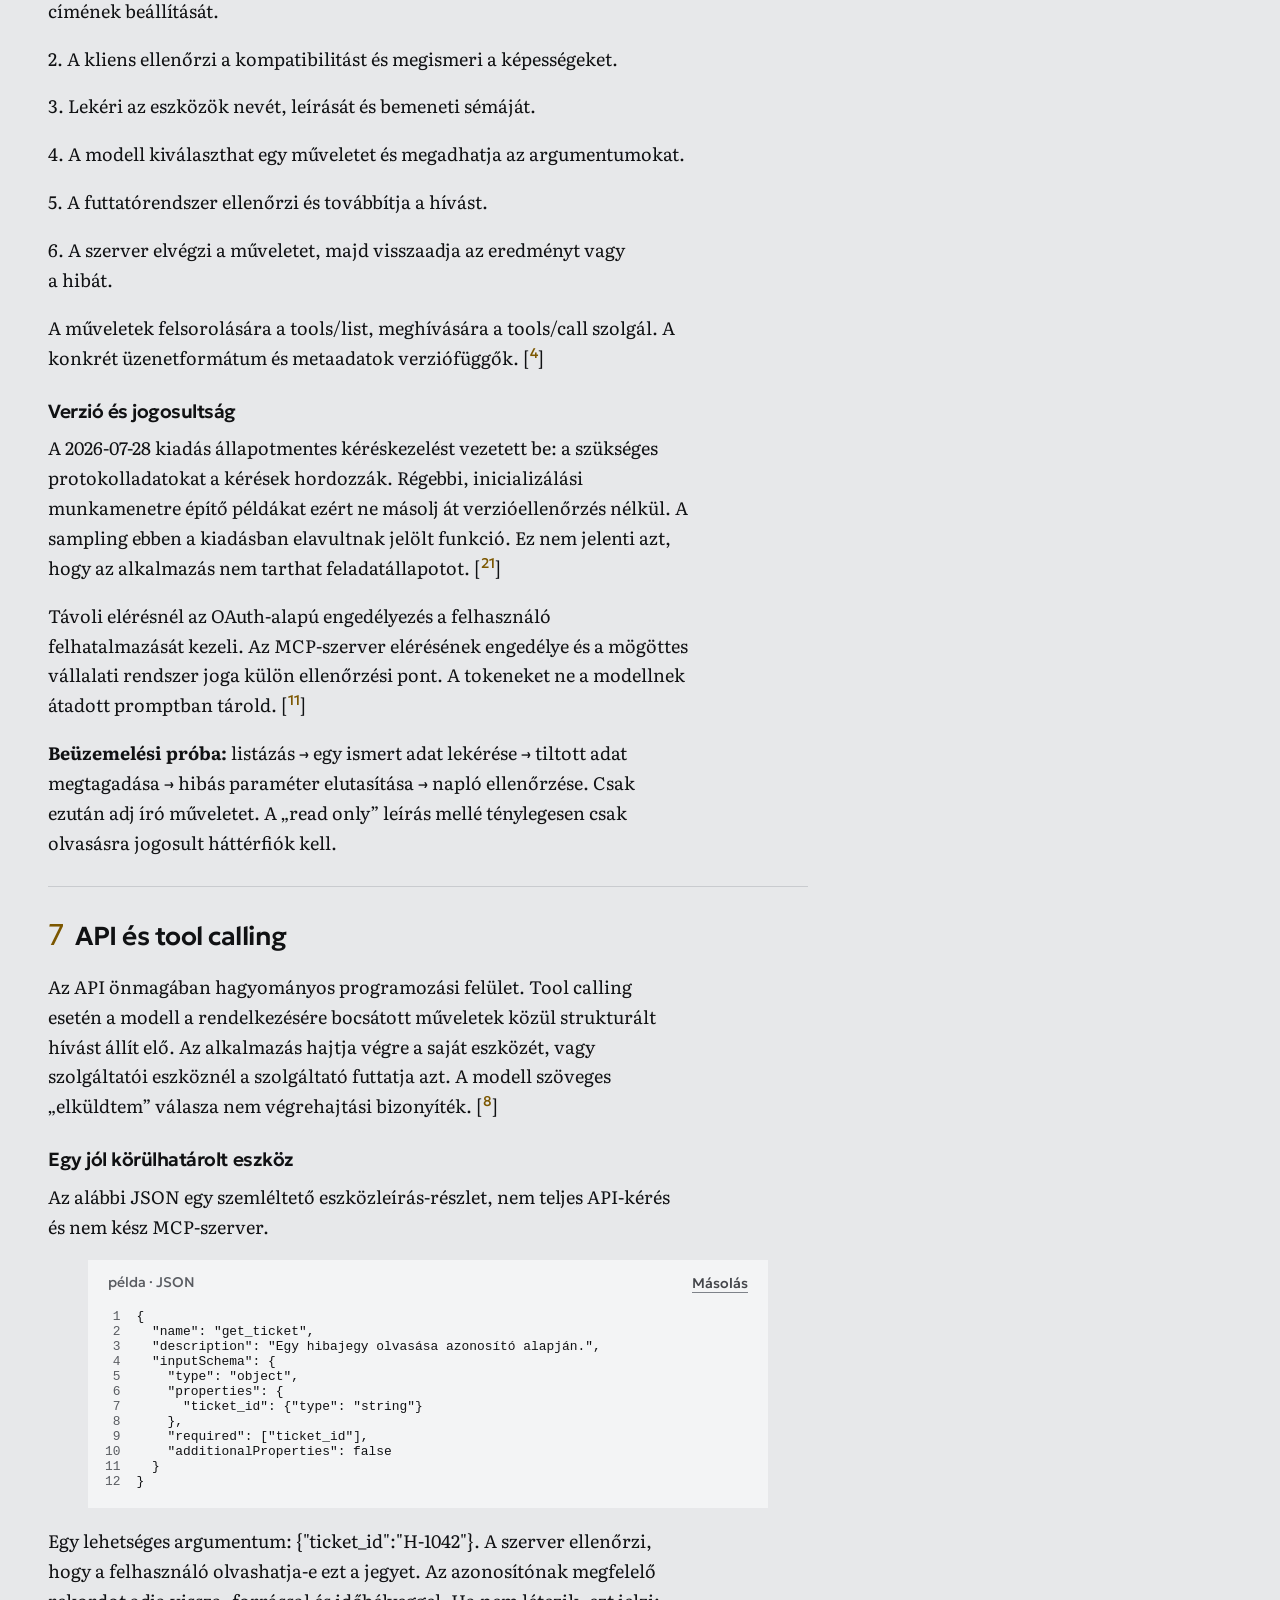
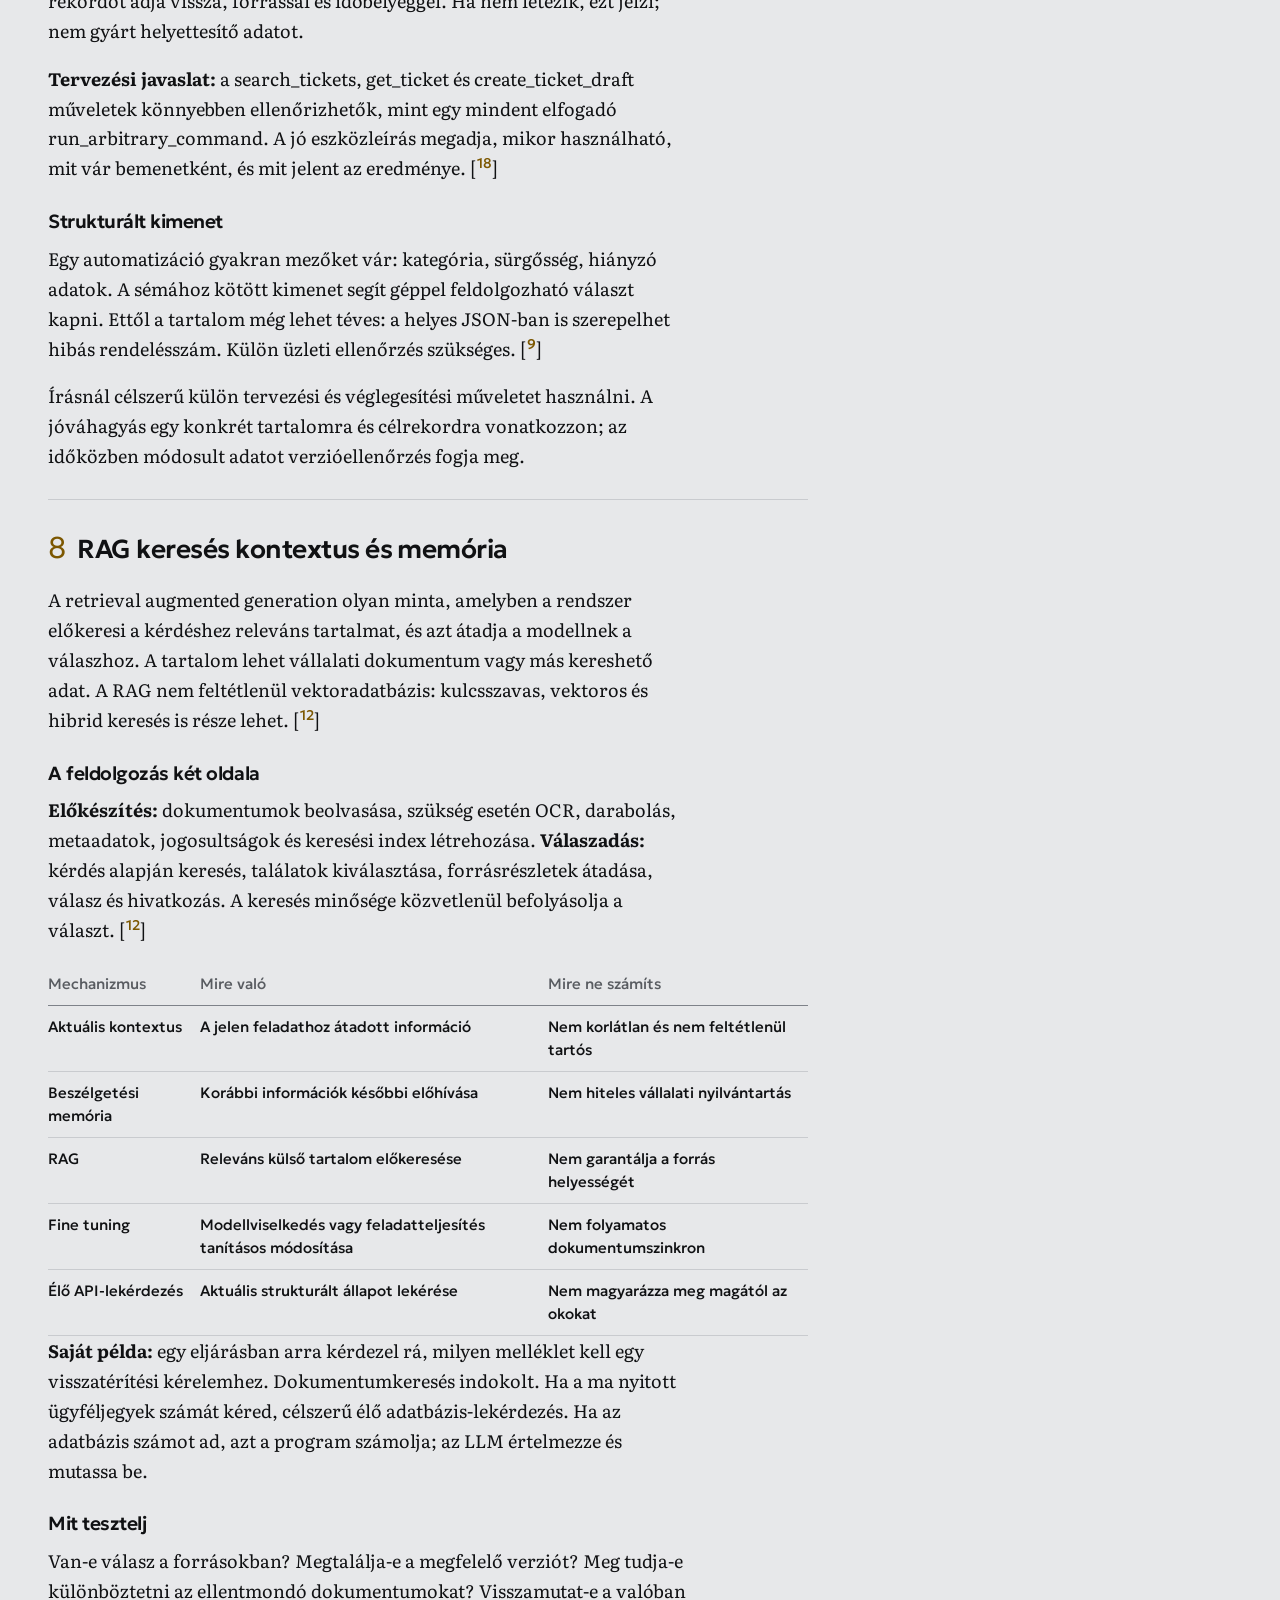
==== commit 74240397: "Az oldalról: módszertan, AI-használat, hibajelzés, v1.0 - új /az-oldalrol/ oldal: szerző, hogyan kés" ====
--- a/ai-atlasz/index.html
+++ b/ai-atlasz/index.html
@@ -450,7 +450,7 @@
 </div>
 <div class="lesson-wrap"><p class="feedback">Tanításban vagy a munkahelyeden használod? Örülnék, ha megírnád: <a href="mailto:csaplar.d@gmail.com">csaplar.d@gmail.com</a></p></div>
 </main>
-<footer class="foot wrap"><span>© 2026 Csaplár Dániel · <a href="https://creativecommons.org/licenses/by-nc-sa/4.0/deed.hu" rel="license">CC BY-NC-SA 4.0</a></span><a href="mailto:csaplar.d@gmail.com">Kapcsolat</a></footer>
+<footer class="foot wrap"><span>© 2026 Csaplár Dániel · <a href="https://creativecommons.org/licenses/by-nc-sa/4.0/deed.hu" rel="license">CC BY-NC-SA 4.0</a> · v1.0</span><span><a href="/az-oldalrol/">Az oldalról</a> · <a href="mailto:csaplar.d@gmail.com?subject=Hibajelz%C3%A9s%3A%20AI%20Atlasz">Hibát találtál?</a> · <a href="mailto:csaplar.d@gmail.com">Kapcsolat</a></span></footer>
 
 <script>
 window.KVIZ = {
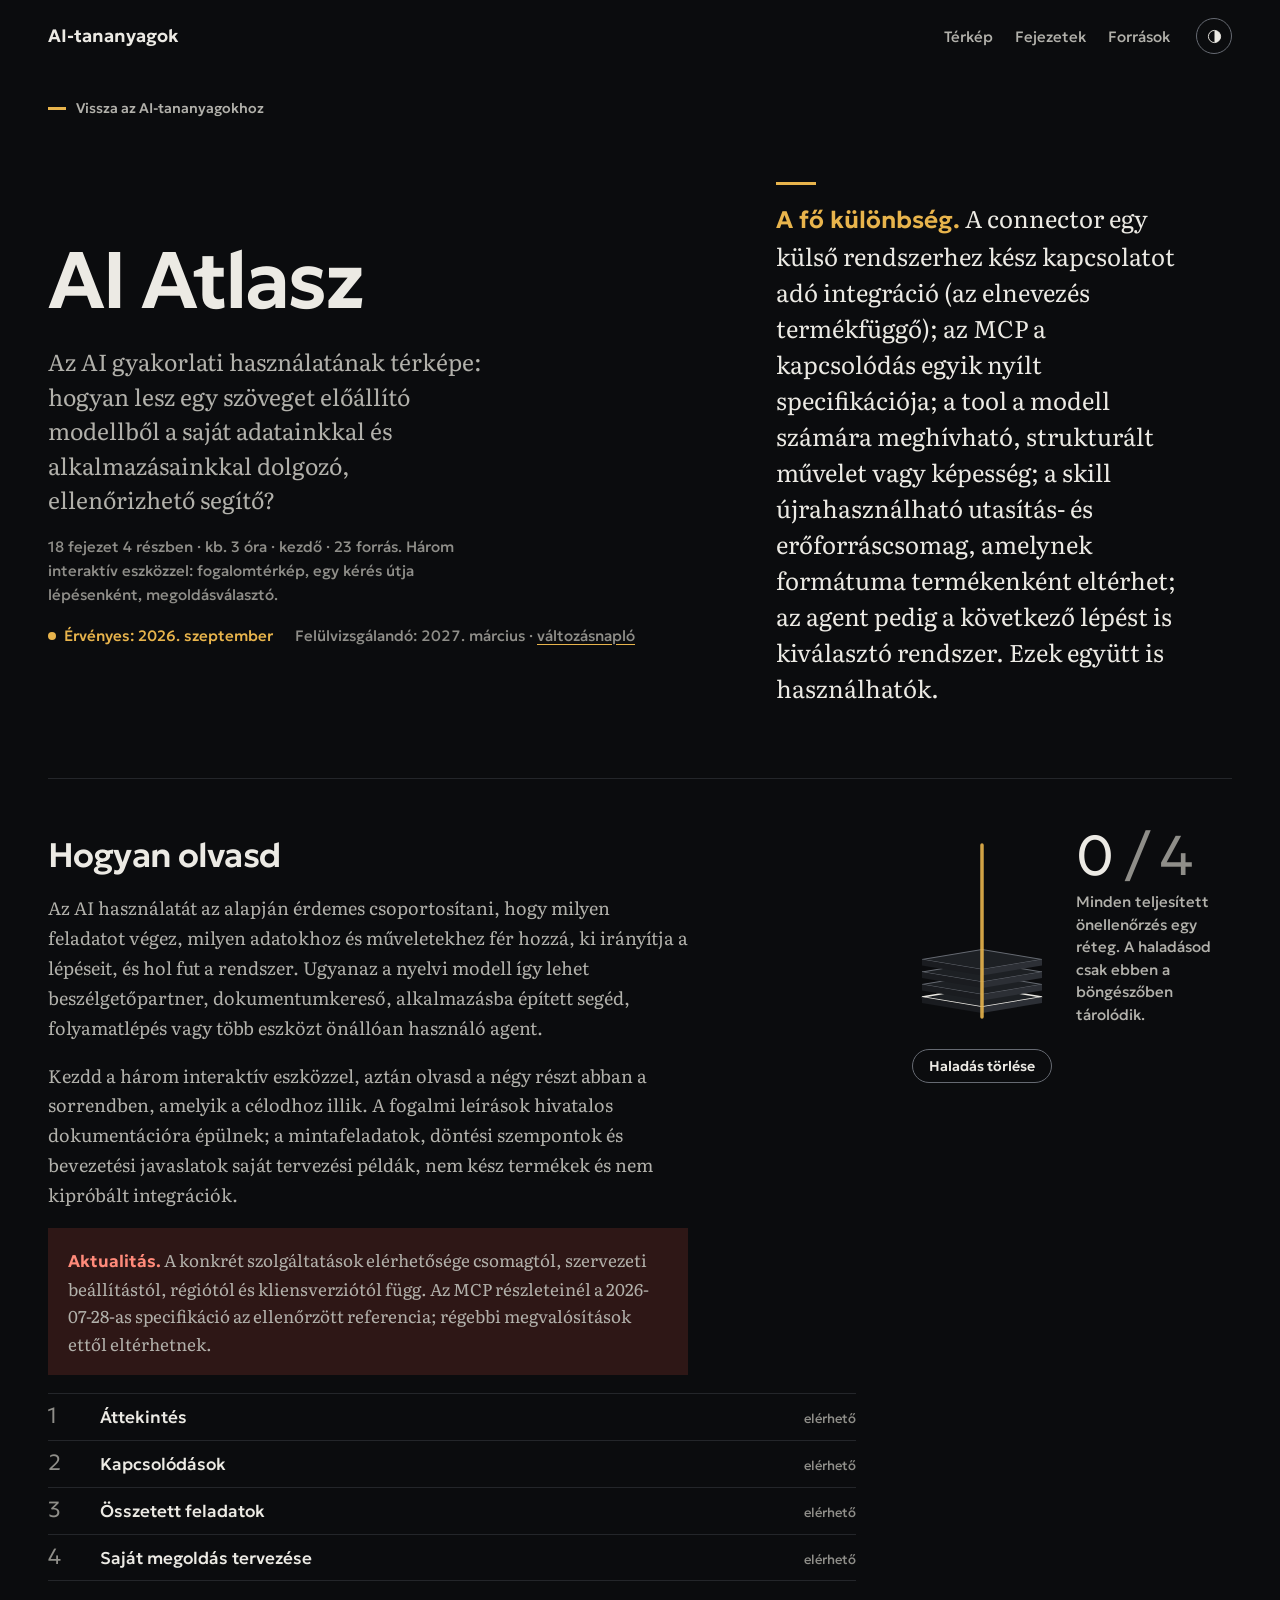
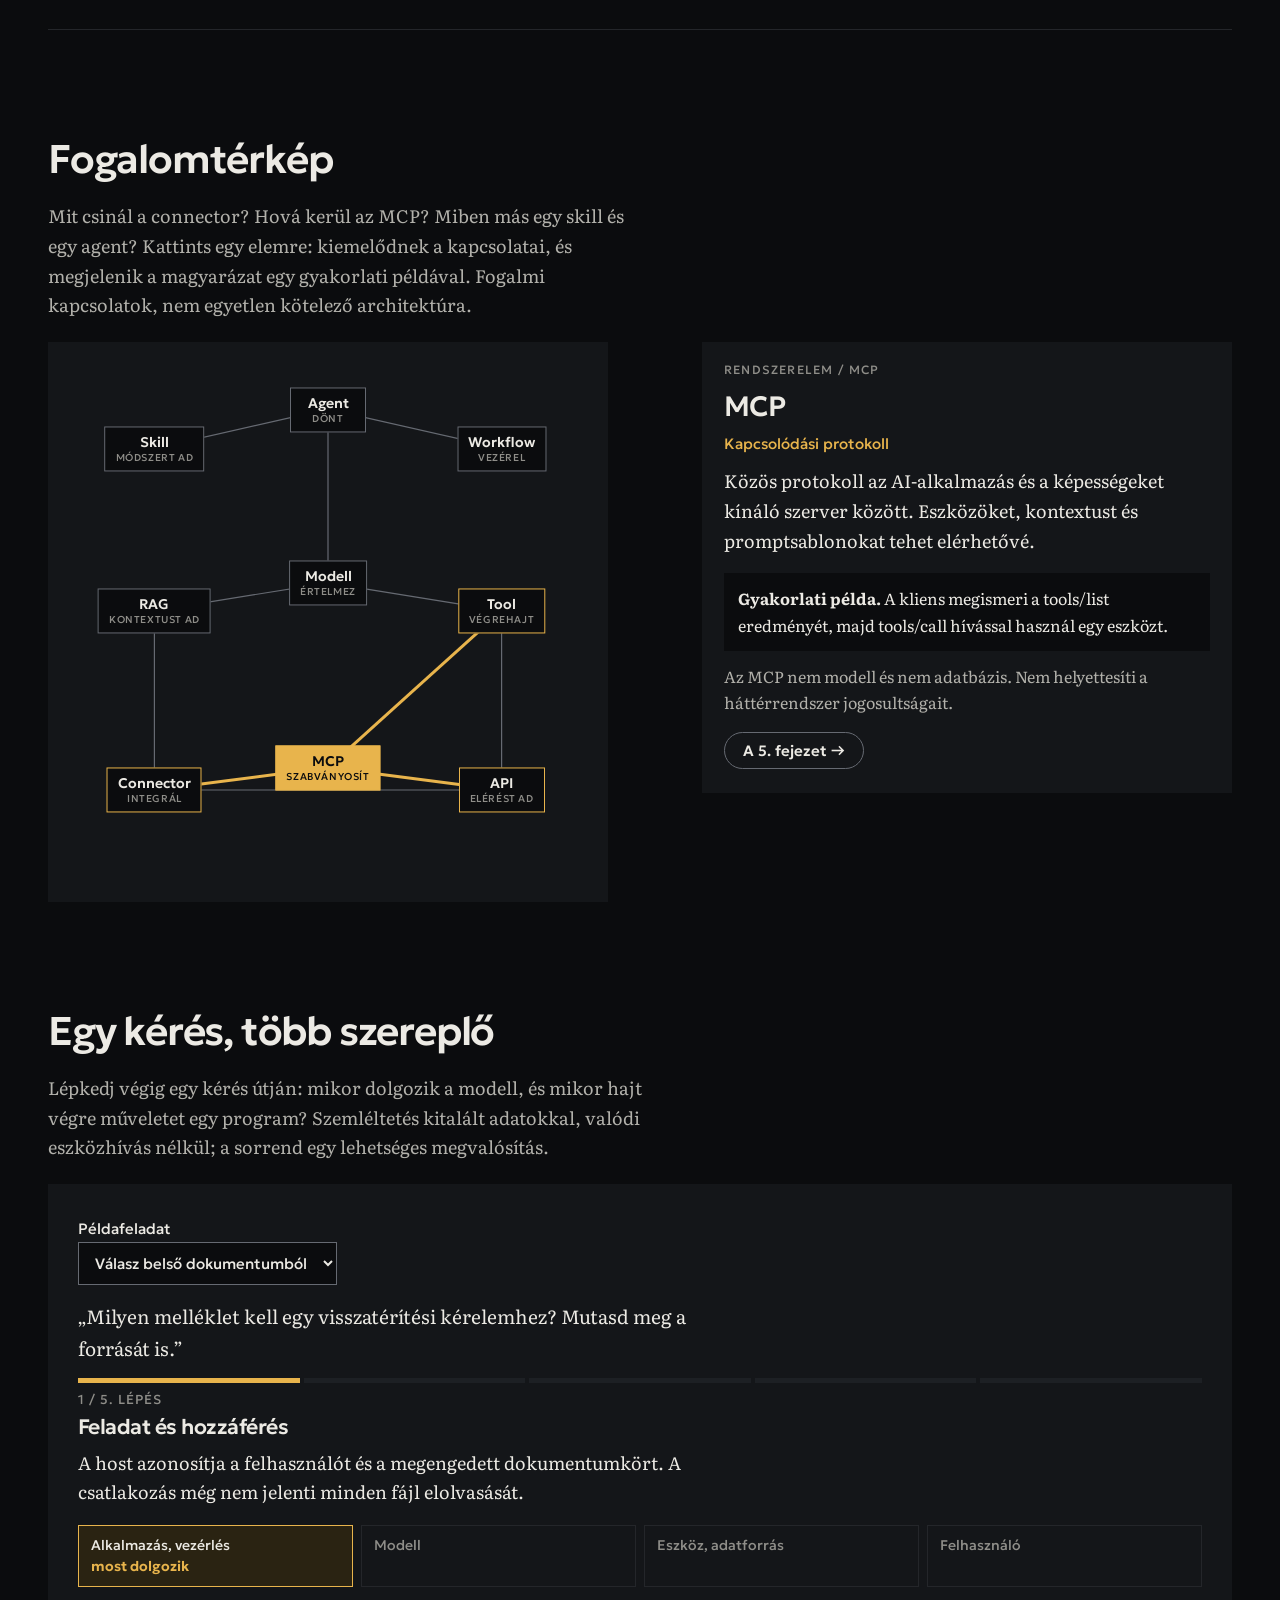
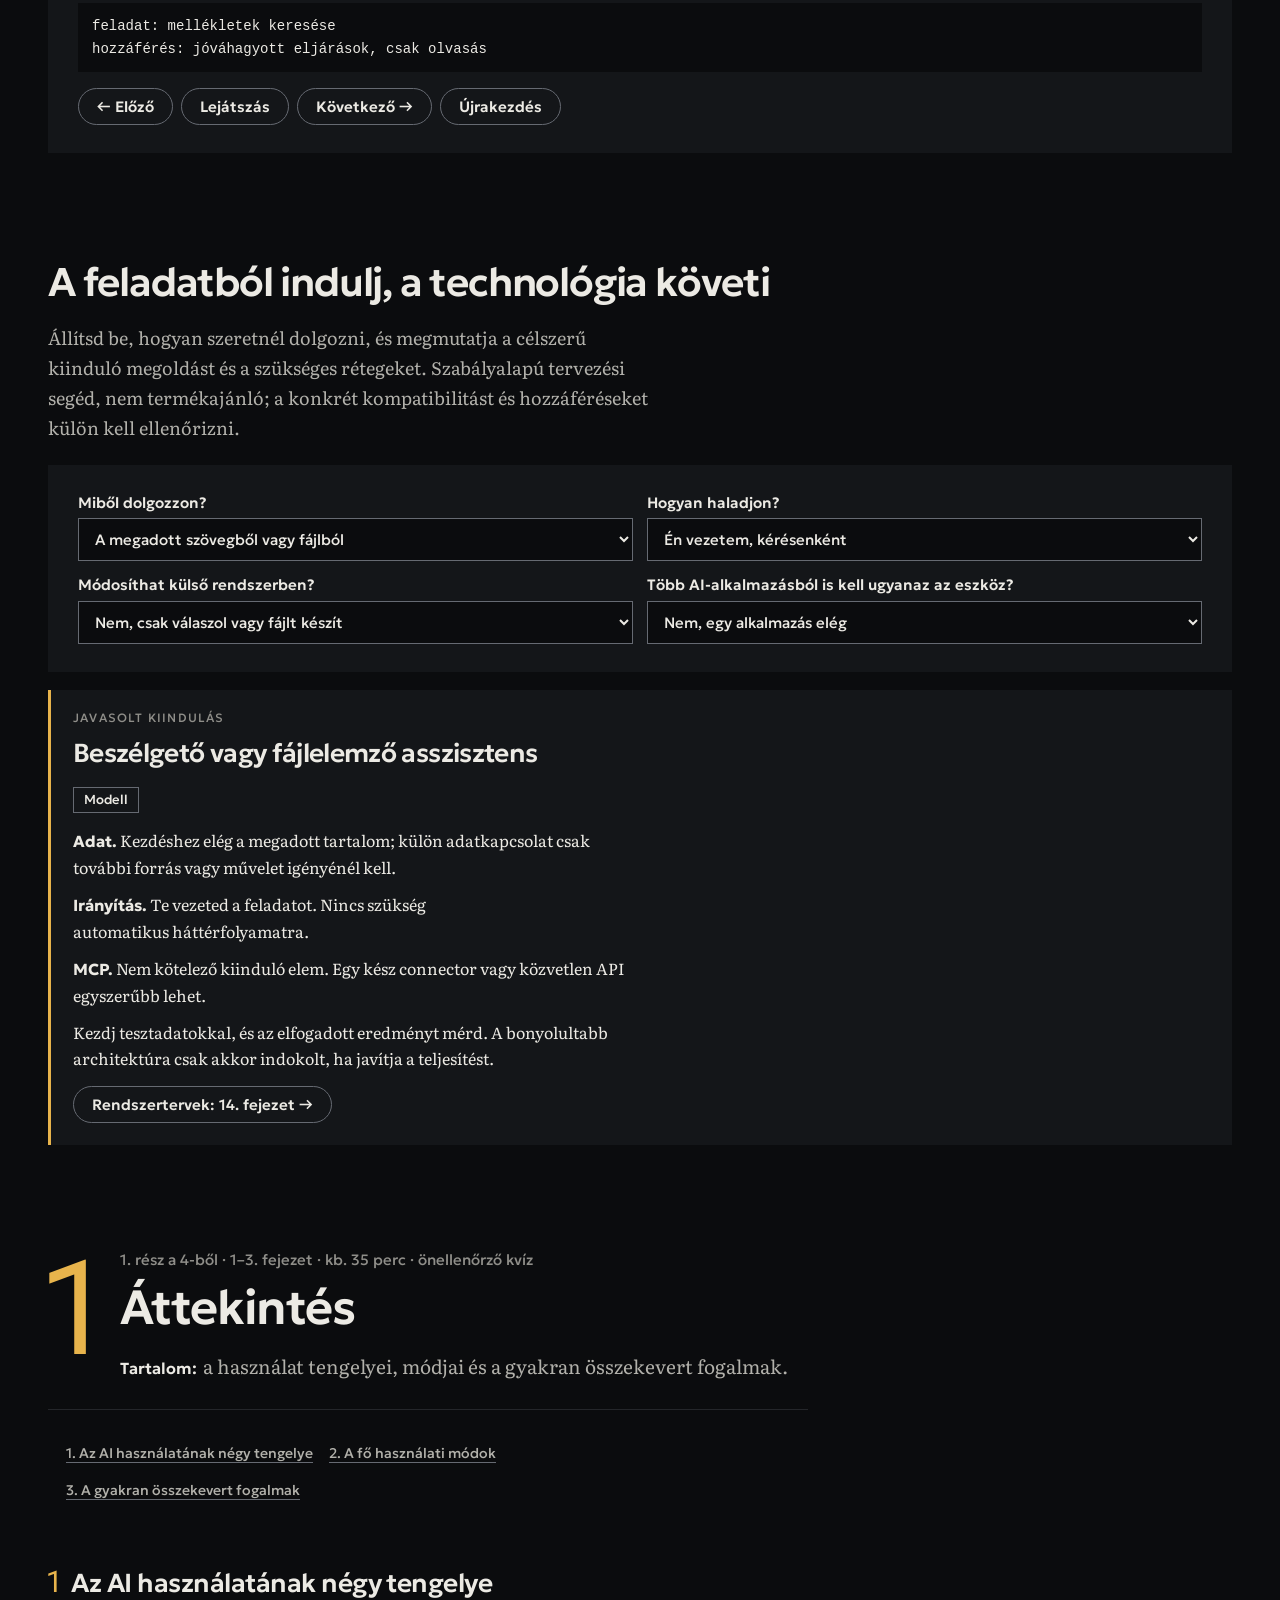
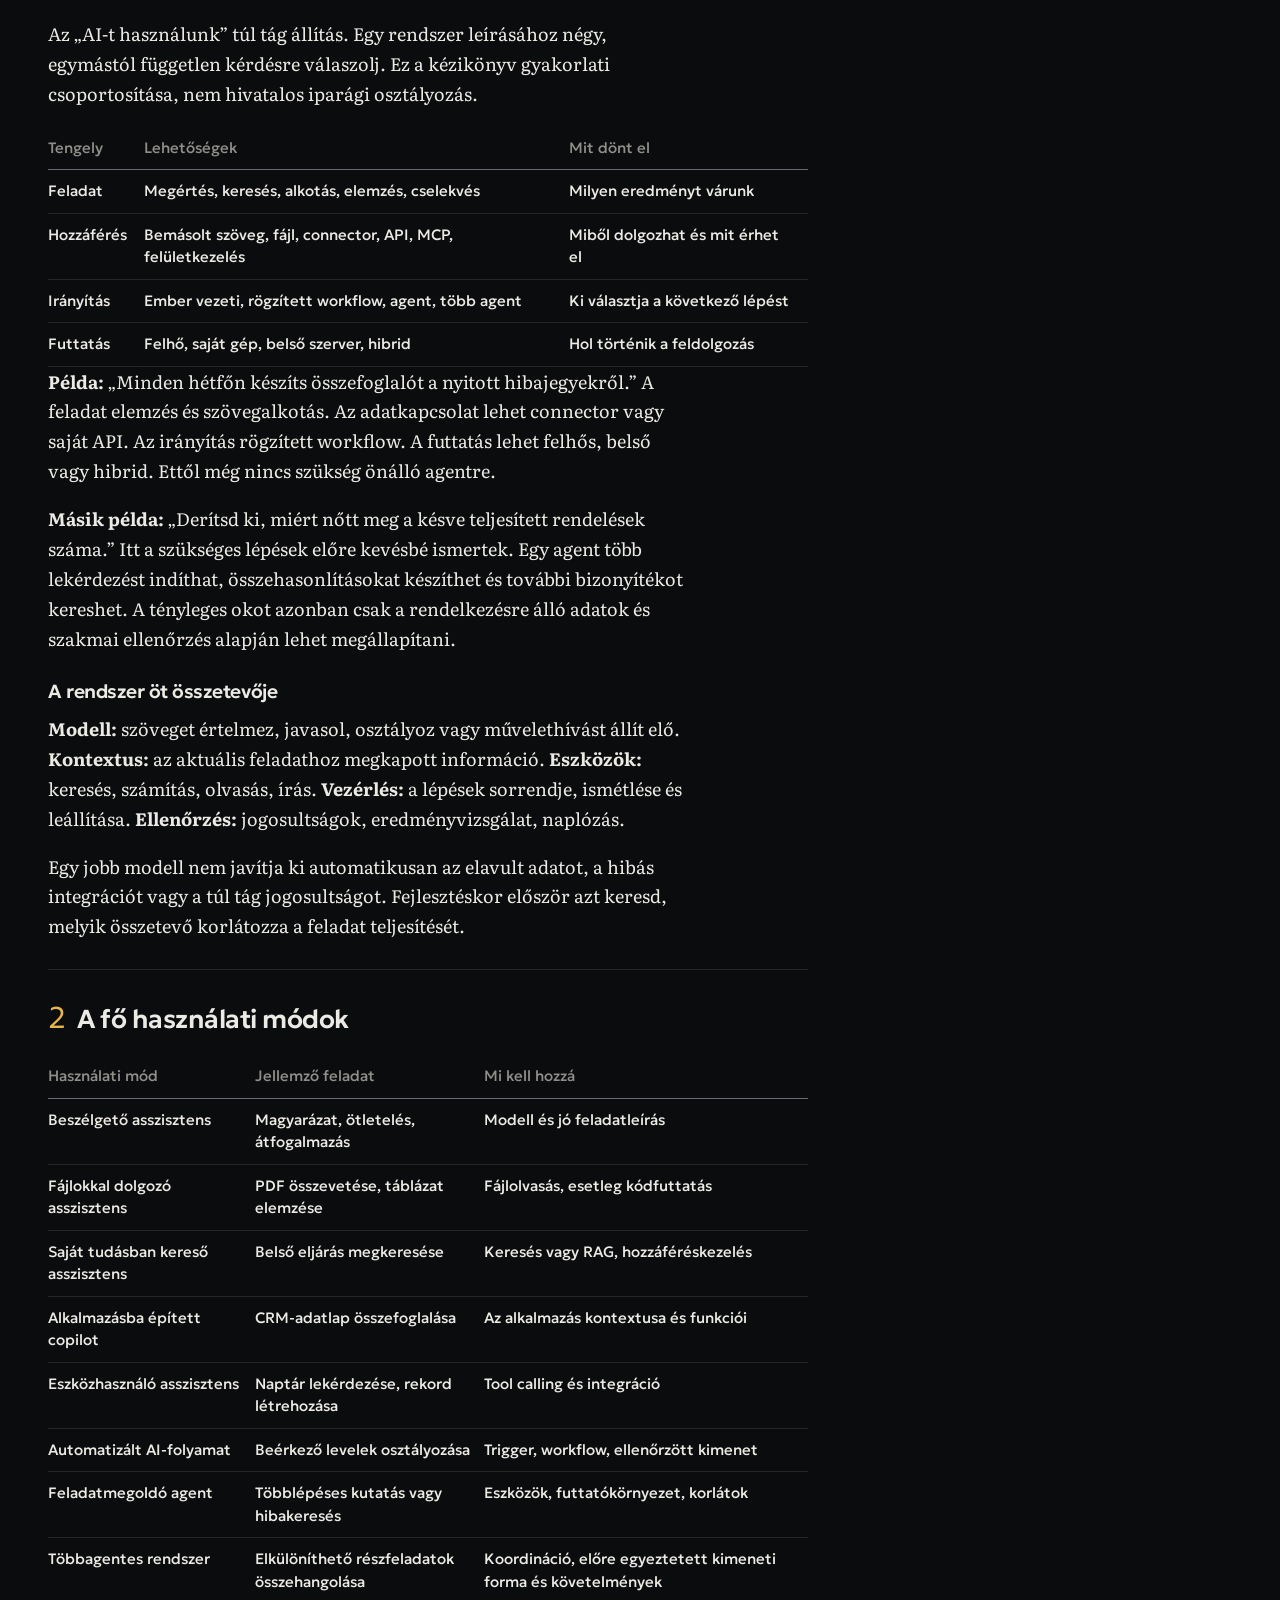
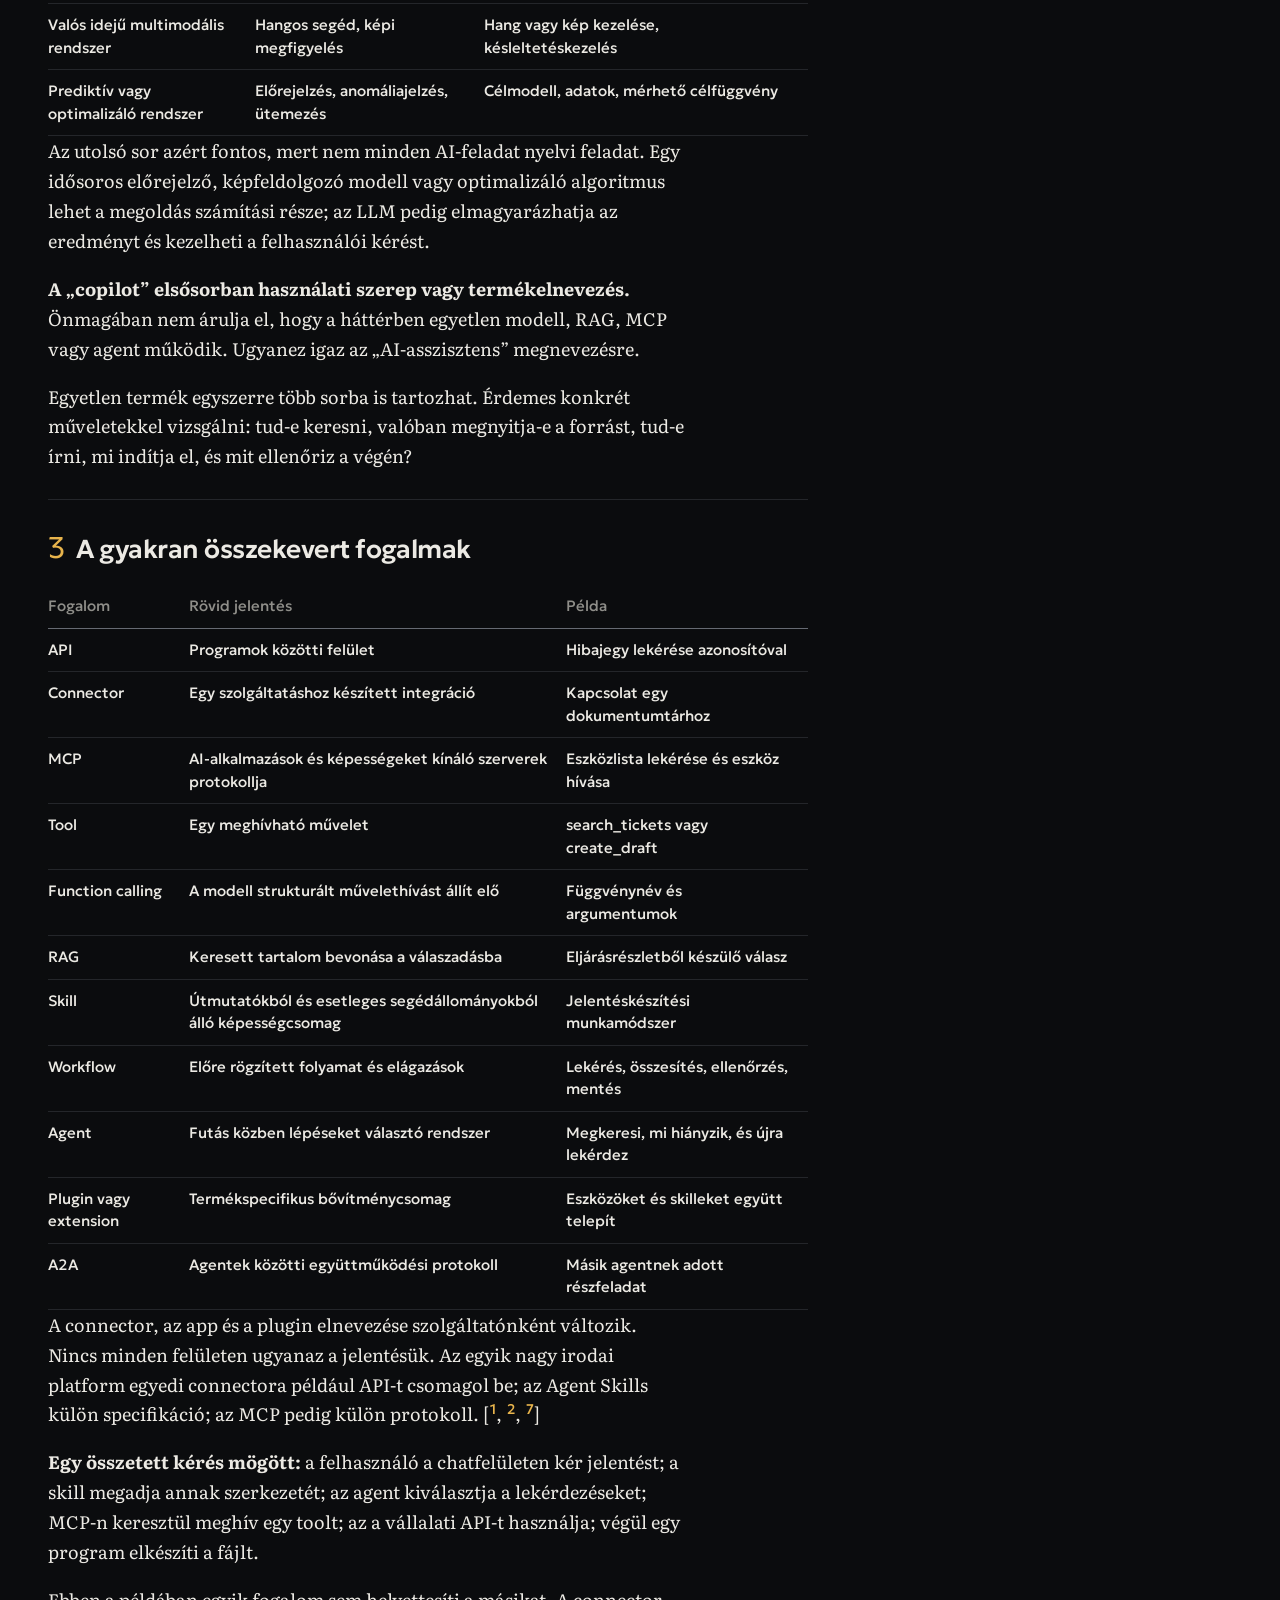
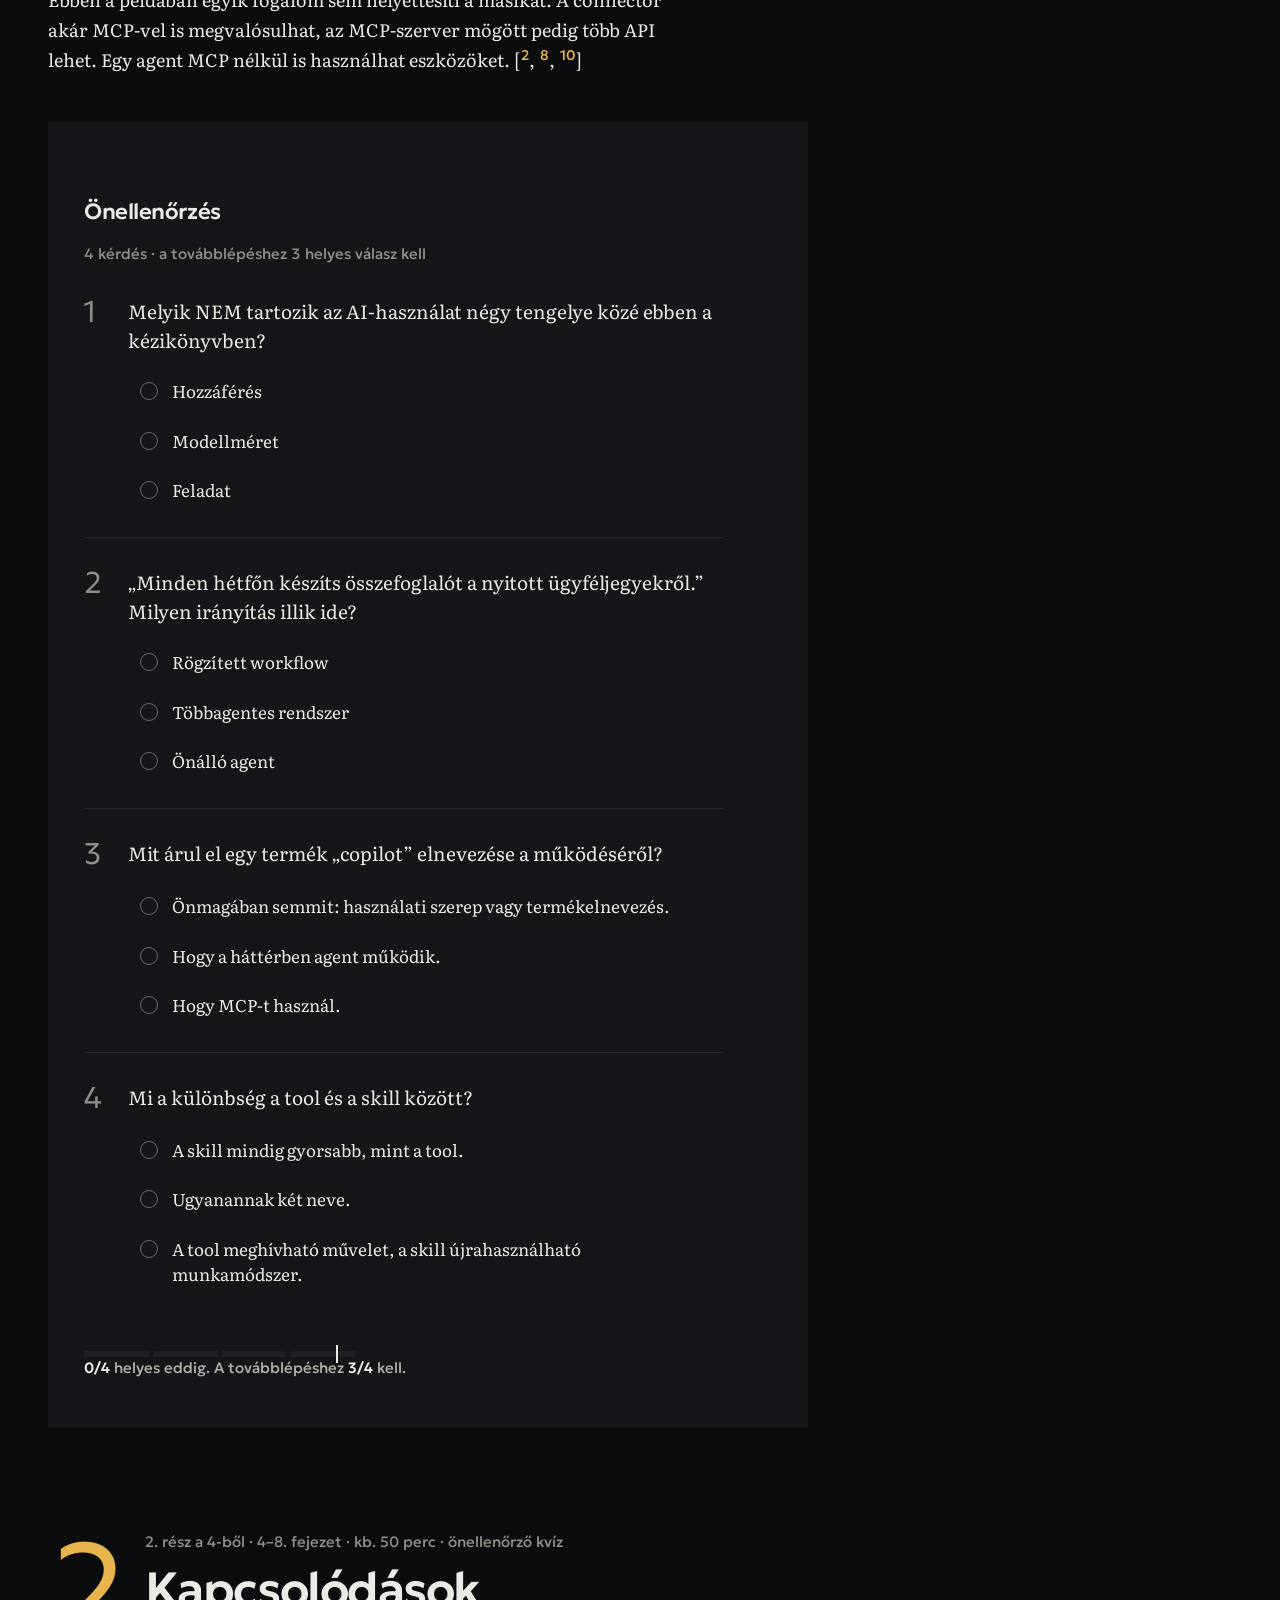
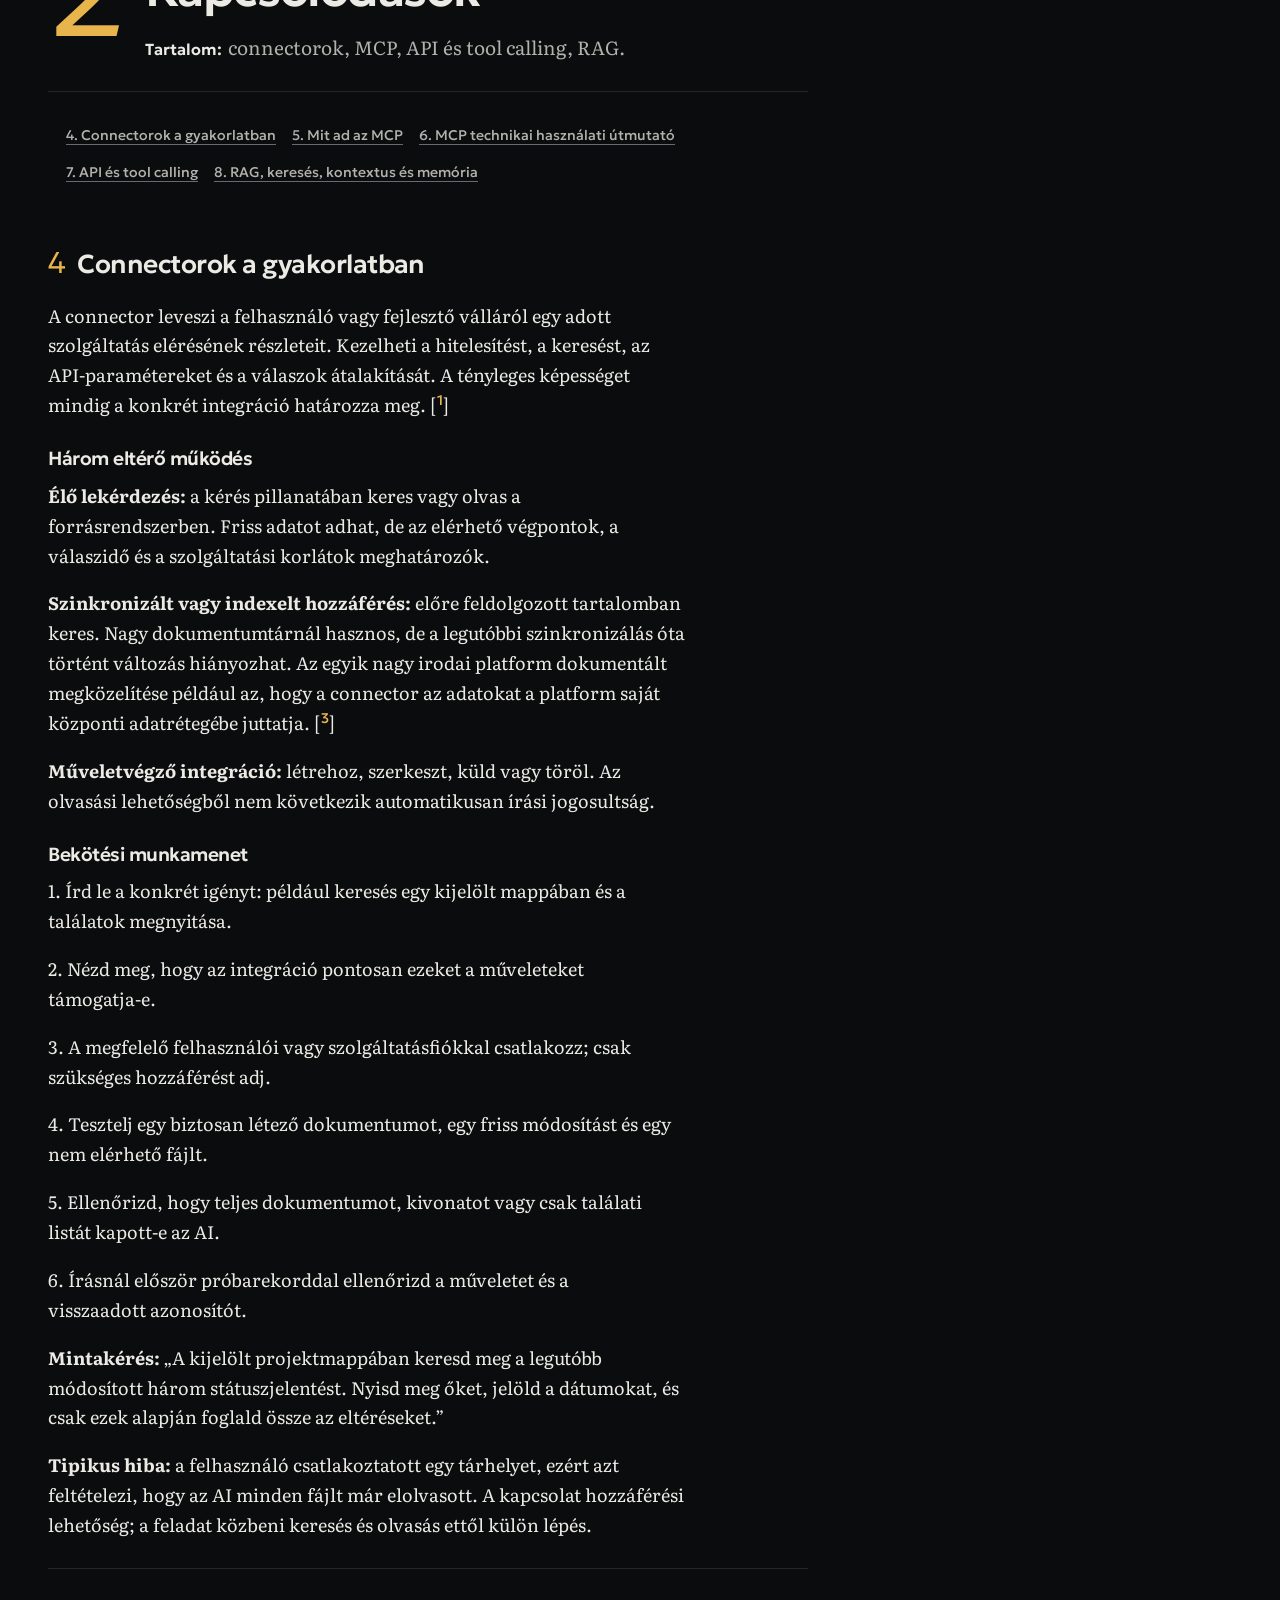
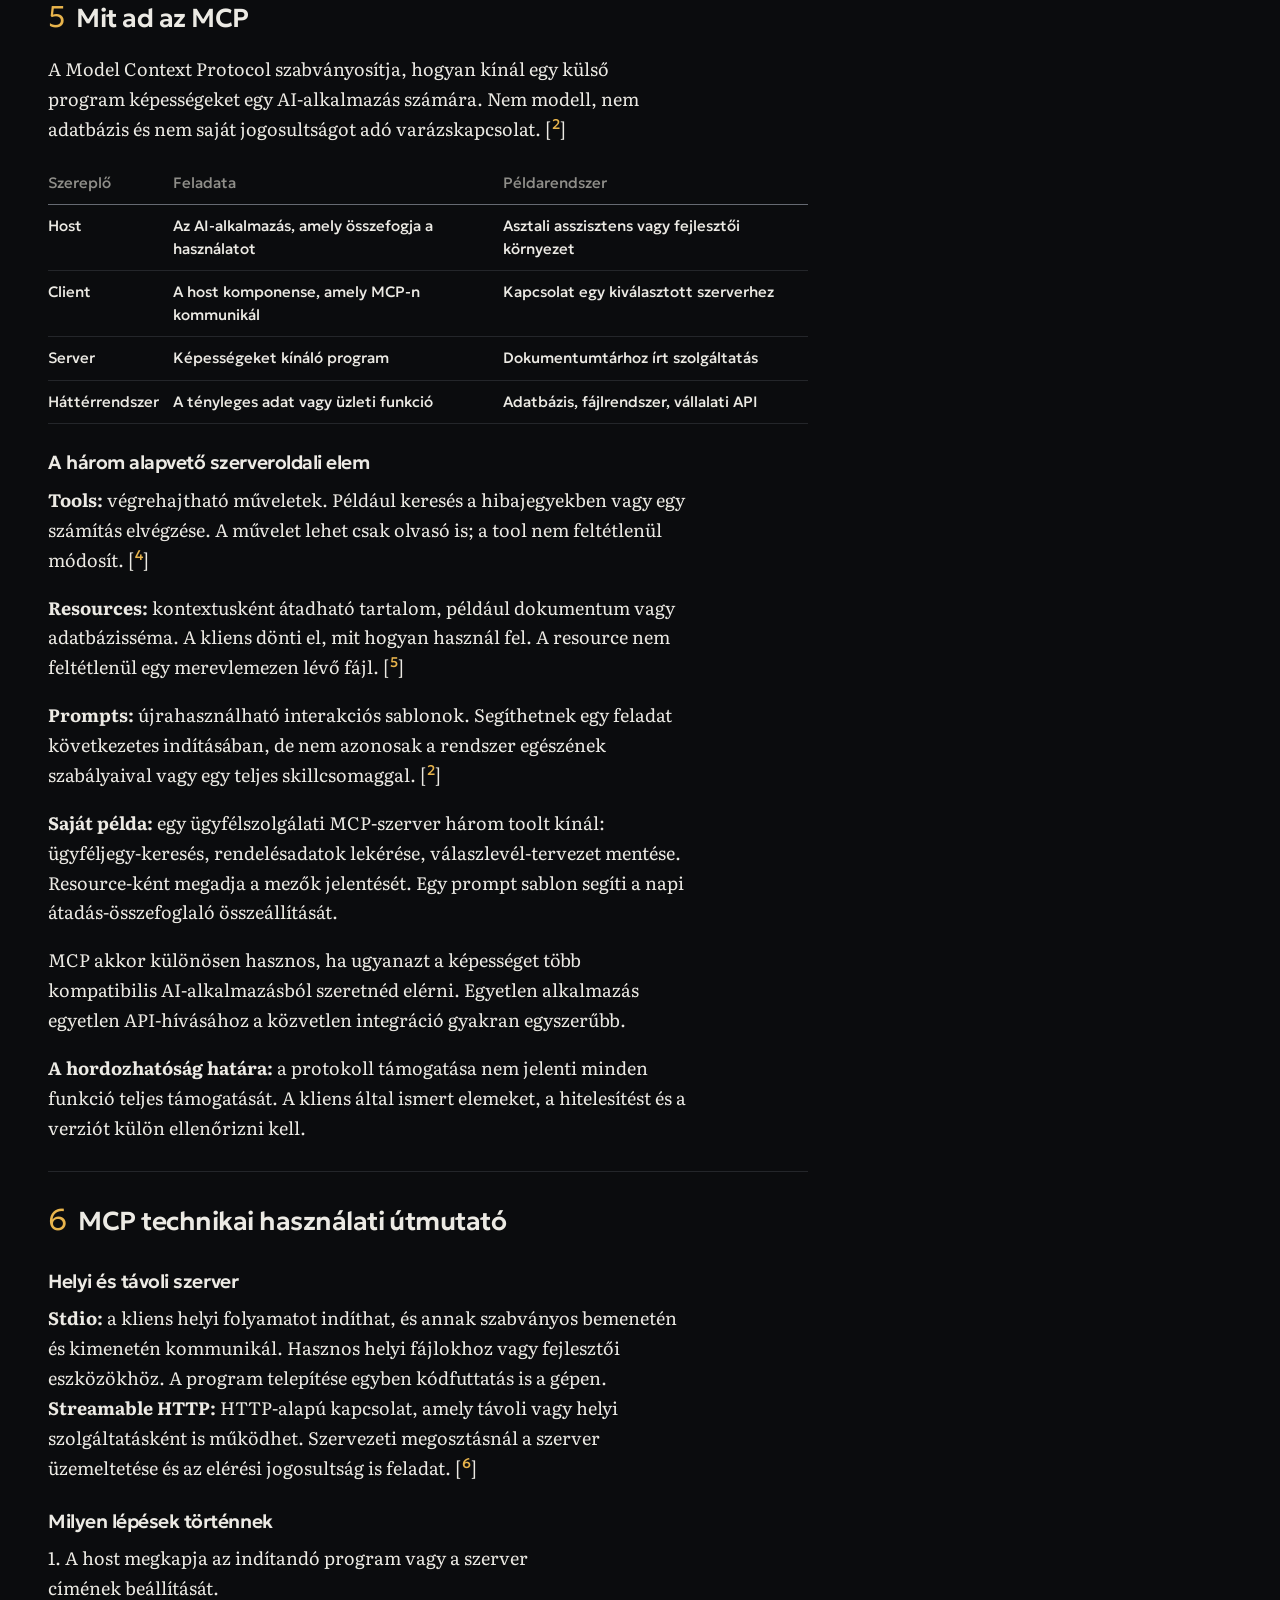
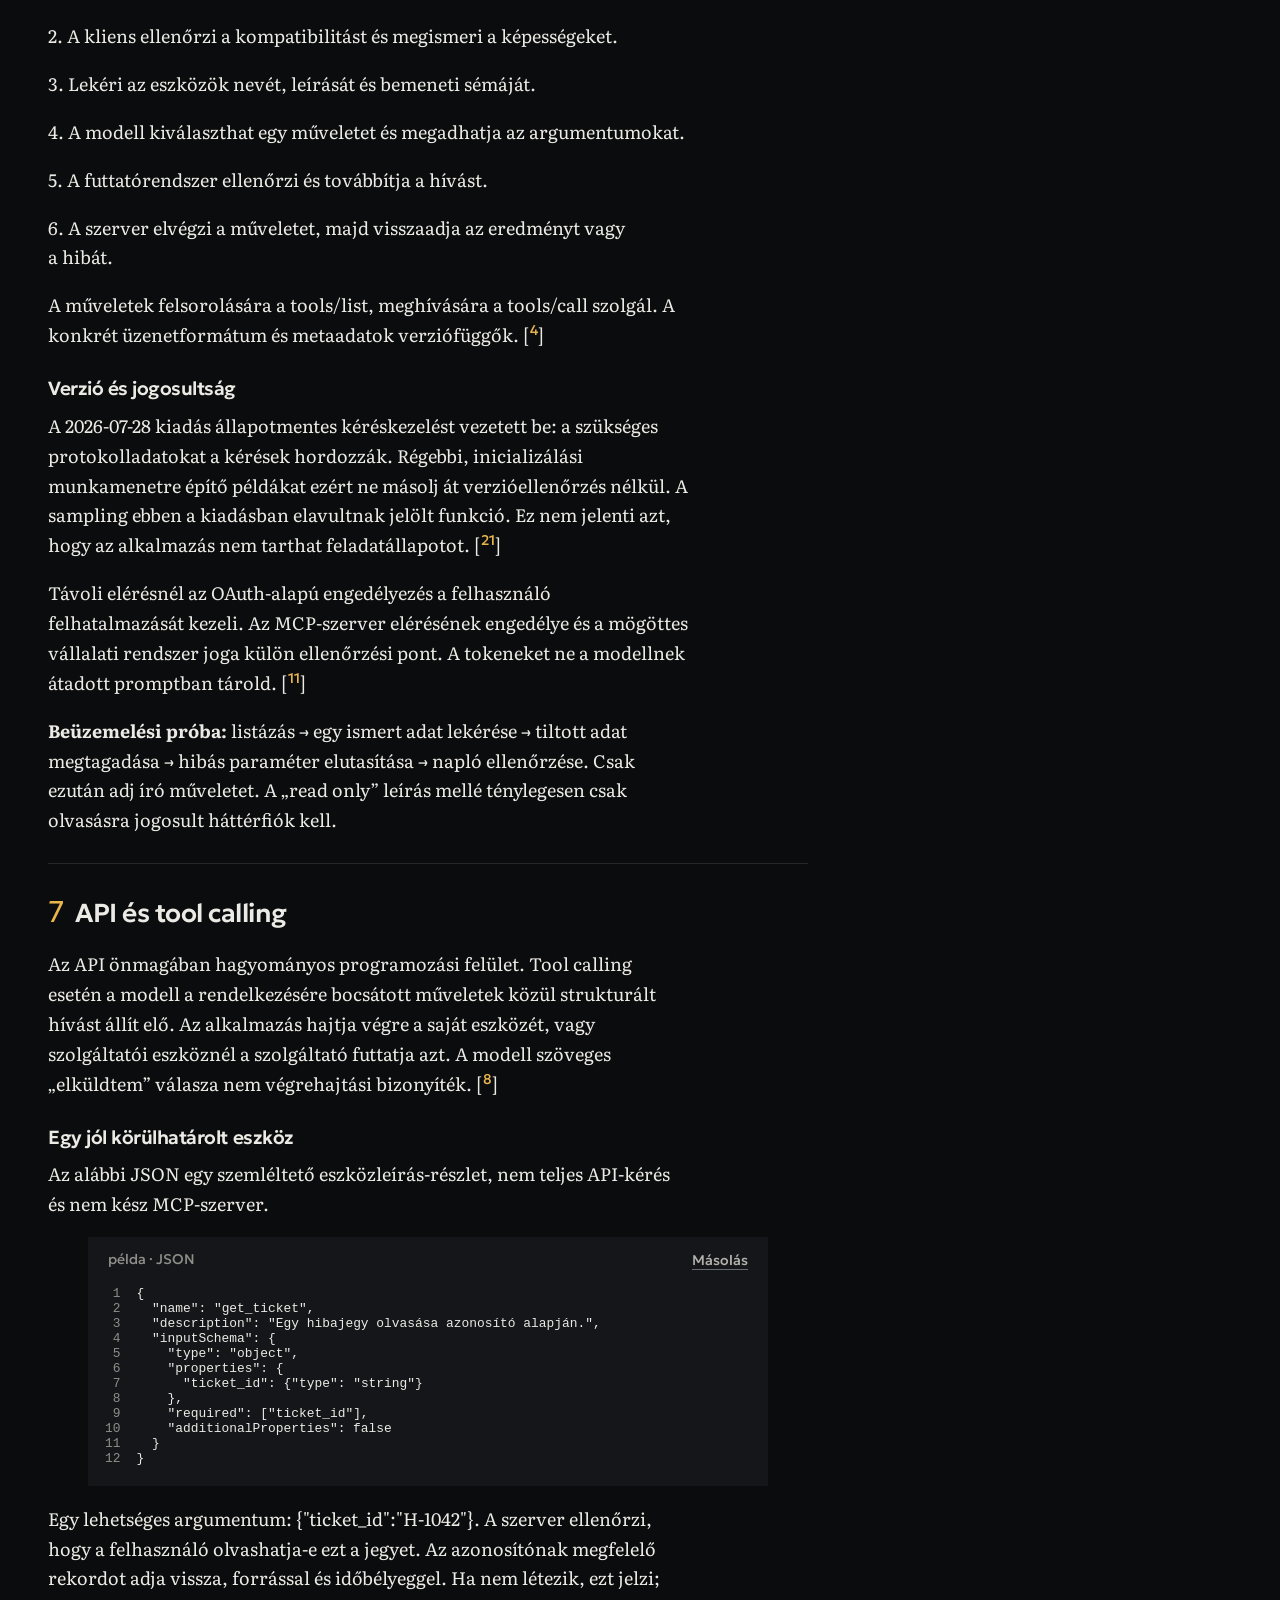
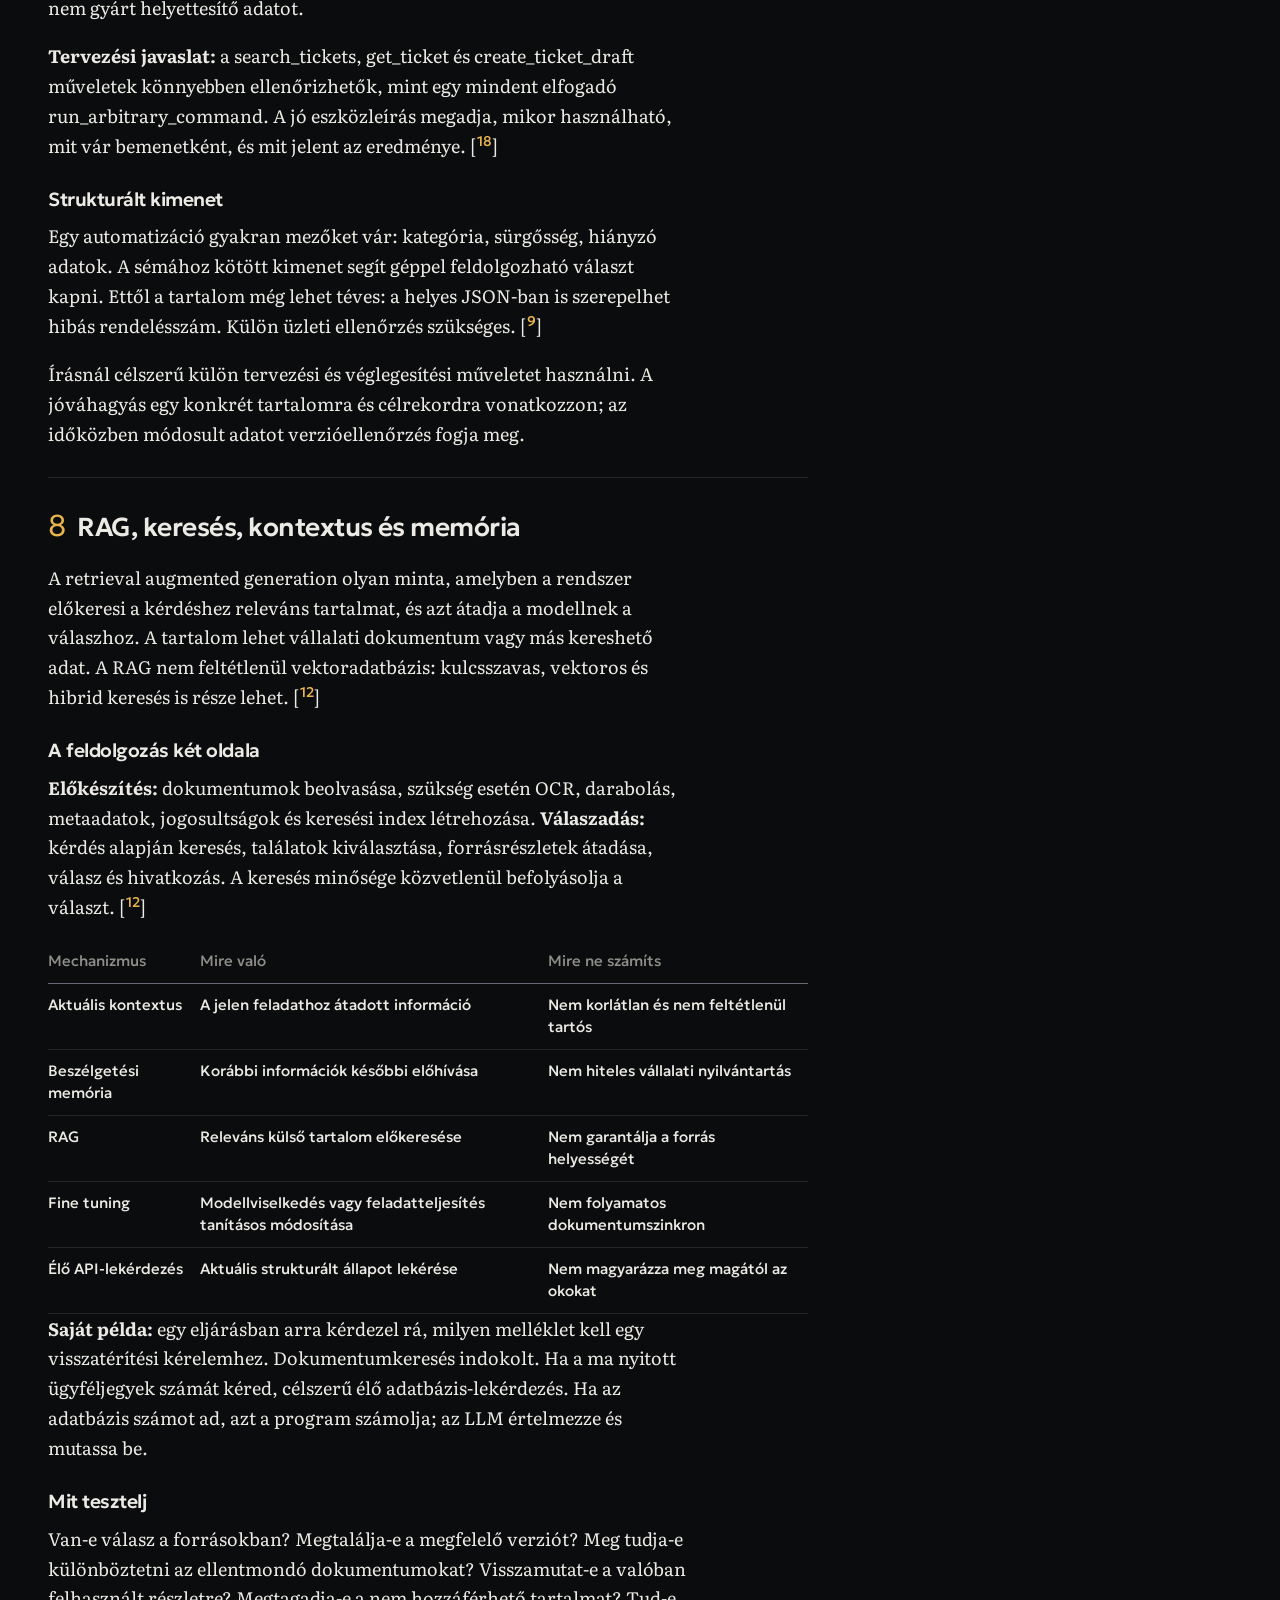
==== commit fd67c113: "Szakmai és nyelvi áttekintés javításai, sötét alapértelmezett mód Hibamódok: hibakeresés és mérés, h" ====
--- a/ai-atlasz/index.html
+++ b/ai-atlasz/index.html
@@ -14,7 +14,7 @@
 <link rel="icon" href="data:image/svg+xml,<svg xmlns='http://www.w3.org/2000/svg' viewBox='0 0 32 32'><rect width='32' height='32' rx='6' fill='%230b0c0e'/><circle cx='16' cy='9' r='3' fill='%23e8b44c'/><circle cx='8' cy='22' r='3' fill='none' stroke='%23eceae4' stroke-width='1.5'/><circle cx='24' cy='22' r='3' fill='none' stroke='%23eceae4' stroke-width='1.5'/><path d='M16 12 9 20M16 12 23 20M11 22h10' stroke='%23eceae4' stroke-width='1.3'/></svg>">
 <link rel="preconnect" href="https://fonts.googleapis.com"><link rel="preconnect" href="https://fonts.gstatic.com" crossorigin>
 <link href="https://fonts.googleapis.com/css2?family=Geologica:slnt,wght,CRSV,SHRP@-12..0,100..900,0..1,0..100&family=Literata:ital,opsz,wght@0,7..72,300..700;1,7..72,300..700&display=swap" rel="stylesheet">
-<script>try{var t=localStorage.getItem('ait-theme');if(t==='dark'||t==='light')document.documentElement.setAttribute('data-theme',t)}catch(e){}</script>
+<script>var t=null;try{t=localStorage.getItem('ait-theme')}catch(e){}document.documentElement.setAttribute('data-theme',t==='light'?'light':'dark')</script>
 <link rel="stylesheet" href="/assets/ait.css">
 <link rel="stylesheet" href="/assets/tananyag.css">
 <style>
@@ -181,7 +181,7 @@
 <p><strong>Modell:</strong> szöveget értelmez, javasol, osztályoz vagy művelethívást állít elő. <strong>Kontextus:</strong> az aktuális feladathoz megkapott információ. <strong>Eszközök:</strong> keresés, számítás, olvasás, írás. <strong>Vezérlés:</strong> a lépések sorrendje, ismétlése és leállítása. <strong>Ellenőrzés:</strong> jogosultságok, eredményvizsgálat, naplózás.</p>
 <p>Egy jobb modell nem javítja ki automatikusan az elavult adatot, a hibás integrációt vagy a túl tág jogosultságot. Fejlesztéskor először azt keresd, melyik összetevő korlátozza a feladat teljesítését.</p></article>
 <article class="chapter"><h3 id="fejezet-2" class="ch-title"><span class="ch-n">2</span>A fő használati módok</h3>
-<div class="table-wrap"><div class="tbl"><table><thead><tr><th scope="col">Használati mód</th><th scope="col">Jellemző feladat</th><th scope="col">Mi kell hozzá</th></tr></thead><tbody><tr><td>Beszélgető asszisztens</td><td>Magyarázat, ötletelés, átfogalmazás</td><td>Modell és jó feladatleírás</td></tr><tr><td>Fájlokkal dolgozó asszisztens</td><td>PDF összevetése, táblázat elemzése</td><td>Fájlolvasás, esetleg kódfuttatás</td></tr><tr><td>Saját tudásban kereső asszisztens</td><td>Belső eljárás megkeresése</td><td>Keresés vagy RAG, hozzáféréskezelés</td></tr><tr><td>Alkalmazásba épített copilot</td><td>CRM-adatlap összefoglalása</td><td>Az alkalmazás kontextusa és funkciói</td></tr><tr><td>Eszközhasználó asszisztens</td><td>Naptár lekérdezése, rekord létrehozása</td><td>Tool calling és integráció</td></tr><tr><td>Automatizált AI-folyamat</td><td>Beérkező levelek osztályozása</td><td>Trigger, workflow, ellenőrzött kimenet</td></tr><tr><td>Feladatmegoldó agent</td><td>Többlépéses kutatás vagy hibakeresés</td><td>Eszközök, futtatókörnyezet, korlátok</td></tr><tr><td>Több agentes rendszer</td><td>Elkülöníthető részfeladatok összehangolása</td><td>Koordináció és közös eredményszerződés</td></tr><tr><td>Valós idejű multimodális rendszer</td><td>Hangos segéd, képi megfigyelés</td><td>Hang vagy kép kezelése, késleltetéskezelés</td></tr><tr><td>Prediktív vagy optimalizáló rendszer</td><td>Előrejelzés, anomáliajelzés, ütemezés</td><td>Célmodell, adatok, mérhető célfüggvény</td></tr></tbody></table></div></div>
+<div class="table-wrap"><div class="tbl"><table><thead><tr><th scope="col">Használati mód</th><th scope="col">Jellemző feladat</th><th scope="col">Mi kell hozzá</th></tr></thead><tbody><tr><td>Beszélgető asszisztens</td><td>Magyarázat, ötletelés, átfogalmazás</td><td>Modell és jó feladatleírás</td></tr><tr><td>Fájlokkal dolgozó asszisztens</td><td>PDF összevetése, táblázat elemzése</td><td>Fájlolvasás, esetleg kódfuttatás</td></tr><tr><td>Saját tudásban kereső asszisztens</td><td>Belső eljárás megkeresése</td><td>Keresés vagy RAG, hozzáféréskezelés</td></tr><tr><td>Alkalmazásba épített copilot</td><td>CRM-adatlap összefoglalása</td><td>Az alkalmazás kontextusa és funkciói</td></tr><tr><td>Eszközhasználó asszisztens</td><td>Naptár lekérdezése, rekord létrehozása</td><td>Tool calling és integráció</td></tr><tr><td>Automatizált AI-folyamat</td><td>Beérkező levelek osztályozása</td><td>Trigger, workflow, ellenőrzött kimenet</td></tr><tr><td>Feladatmegoldó agent</td><td>Többlépéses kutatás vagy hibakeresés</td><td>Eszközök, futtatókörnyezet, korlátok</td></tr><tr><td>Többagentes rendszer</td><td>Elkülöníthető részfeladatok összehangolása</td><td>Koordináció, előre egyeztetett kimeneti forma és követelmények</td></tr><tr><td>Valós idejű multimodális rendszer</td><td>Hangos segéd, képi megfigyelés</td><td>Hang vagy kép kezelése, késleltetéskezelés</td></tr><tr><td>Prediktív vagy optimalizáló rendszer</td><td>Előrejelzés, anomáliajelzés, ütemezés</td><td>Célmodell, adatok, mérhető célfüggvény</td></tr></tbody></table></div></div>
 <p>Az utolsó sor azért fontos, mert nem minden AI-feladat nyelvi feladat. Egy idősoros előrejelző, képfeldolgozó modell vagy optimalizáló algoritmus lehet a megoldás számítási része; az LLM pedig elmagyarázhatja az eredményt és kezelheti a felhasználói kérést.</p>
 <p><strong>A „copilot” elsősorban használati szerep vagy termékelnevezés.</strong> Önmagában nem árulja el, hogy a háttérben egyetlen modell, RAG, MCP vagy agent működik. Ugyanez igaz az „AI-asszisztens” megnevezésre.</p>
 <p>Egyetlen termék egyszerre több sorba is tartozhat. Érdemes konkrét műveletekkel vizsgálni: tud-e keresni, valóban megnyitja-e a forrást, tud-e írni, mi indítja el, és mit ellenőriz a végén?</p></article>
@@ -201,7 +201,7 @@
     <p class="lvl-goal"><b>Tartalom:</b>connectorok, MCP, API és tool calling, RAG.</p>
   </div></header>
   <div class="lvl-body">
-    <ol class="ch-toc"><li><a href="#fejezet-4">4. Connectorok a gyakorlatban</a></li><li><a href="#fejezet-5">5. Mit ad az MCP</a></li><li><a href="#fejezet-6">6. MCP technikai használati útmutató</a></li><li><a href="#fejezet-7">7. API és tool calling</a></li><li><a href="#fejezet-8">8. RAG keresés kontextus és memória</a></li></ol>
+    <ol class="ch-toc"><li><a href="#fejezet-4">4. Connectorok a gyakorlatban</a></li><li><a href="#fejezet-5">5. Mit ad az MCP</a></li><li><a href="#fejezet-6">6. MCP technikai használati útmutató</a></li><li><a href="#fejezet-7">7. API és tool calling</a></li><li><a href="#fejezet-8">8. RAG, keresés, kontextus és memória</a></li></ol>
 <article class="chapter"><h3 id="fejezet-4" class="ch-title"><span class="ch-n">4</span>Connectorok a gyakorlatban</h3>
 <p>A connector leveszi a felhasználó vagy fejlesztő válláról egy adott szolgáltatás elérésének részleteit. Kezelheti a hitelesítést, a keresést, az API-paramétereket és a válaszok átalakítását. A tényleges képességet mindig a konkrét integráció határozza meg. <span class="refs-inline">[<a class="ref" href="#ref-1">1</a>]</span></p>
 <h4>Három eltérő működés</h4>
@@ -263,7 +263,7 @@
 <h4>Strukturált kimenet</h4>
 <p>Egy automatizáció gyakran mezőket vár: kategória, sürgősség, hiányzó adatok. A sémához kötött kimenet segít géppel feldolgozható választ kapni. Ettől a tartalom még lehet téves: a helyes JSON-ban is szerepelhet hibás rendelésszám. Külön üzleti ellenőrzés szükséges. <span class="refs-inline">[<a class="ref" href="#ref-9">9</a>]</span></p>
 <p>Írásnál célszerű külön tervezési és véglegesítési műveletet használni. A jóváhagyás egy konkrét tartalomra és célrekordra vonatkozzon; az időközben módosult adatot verzióellenőrzés fogja meg.</p></article>
-<article class="chapter"><h3 id="fejezet-8" class="ch-title"><span class="ch-n">8</span>RAG keresés kontextus és memória</h3>
+<article class="chapter"><h3 id="fejezet-8" class="ch-title"><span class="ch-n">8</span>RAG, keresés, kontextus és memória</h3>
 <p>A retrieval augmented generation olyan minta, amelyben a rendszer előkeresi a kérdéshez releváns tartalmat, és azt átadja a modellnek a válaszhoz. A tartalom lehet vállalati dokumentum vagy más kereshető adat. A RAG nem feltétlenül vektoradatbázis: kulcsszavas, vektoros és hibrid keresés is része lehet. <span class="refs-inline">[<a class="ref" href="#ref-12">12</a>]</span></p>
 <h4>A feldolgozás két oldala</h4>
 <p><strong>Előkészítés:</strong> dokumentumok beolvasása, szükség esetén OCR, darabolás, metaadatok, jogosultságok és keresési index létrehozása. <strong>Válaszadás:</strong> kérdés alapján keresés, találatok kiválasztása, forrásrészletek átadása, válasz és hivatkozás. A keresés minősége közvetlenül befolyásolja a választ. <span class="refs-inline">[<a class="ref" href="#ref-12">12</a>]</span></p>
@@ -283,8 +283,8 @@
     <p class="lvl-goal"><b>Tartalom:</b>skillek, agentek, automatizációk, felületkezelés, futtatás.</p>
   </div></header>
   <div class="lvl-body">
-    <ol class="ch-toc"><li><a href="#fejezet-9">9. Skillek projektek és bővítmények</a></li><li><a href="#fejezet-10">10. Agentek és több agentes rendszerek</a></li><li><a href="#fejezet-11">11. Automatizációk és eseményvezérelt folyamatok</a></li><li><a href="#fejezet-12">12. Kódfuttatás böngésző és multimodalitás</a></li><li><a href="#fejezet-13">13. Felhős helyi és hibrid futtatás</a></li></ol>
-<article class="chapter"><h3 id="fejezet-9" class="ch-title"><span class="ch-n">9</span>Skillek projektek és bővítmények</h3>
+    <ol class="ch-toc"><li><a href="#fejezet-9">9. Skillek, projektek és bővítmények</a></li><li><a href="#fejezet-10">10. Agentek és többagentes rendszerek</a></li><li><a href="#fejezet-11">11. Automatizációk és eseményvezérelt folyamatok</a></li><li><a href="#fejezet-12">12. Kódfuttatás, böngészőhasználat és multimodalitás</a></li><li><a href="#fejezet-13">13. Felhős, helyi és hibrid futtatás</a></li></ol>
+<article class="chapter"><h3 id="fejezet-9" class="ch-title"><span class="ch-n">9</span>Skillek, projektek és bővítmények</h3>
 <p>A skill újrahasználható szakmai vagy technikai munkamódszert csomagol. Az Agent Skills formátumban a SKILL.md írja le a képességet; mellé kerülhetnek szkriptek, referenciák és sablonok. A rendszer fokozatosan töltheti be a szükséges tartalmat, így nem kell minden útmutatót minden feladatnál a kontextusba tenni. <span class="refs-inline">[<a class="ref" href="#ref-7">7</a>]</span></p>
 <h4>Mit érdemes skillbe tenni</h4>
 <p><strong>Saját példa:</strong> egy heti jelentés készítésének módja. Legyen benne az alkalmazási helyzet, a kötelező bemenet, a számítások szabálya, a fejezetsorrend, az ellenőrzés és a kimeneti fájl elvárt formája. Az aktuális heti tényadat külön bemenet legyen.</p>
@@ -300,7 +300,7 @@
 <p>Ha egy skill azt írja, hogy „olvasd ki az adatokat az ERP-ből”, attól ERP-hozzáférés még nem keletkezik. Ha a szükséges tool hiányzik, a rendszernek ezt fel kell ismernie.</p>
 <p><strong>Mikor éri meg:</strong> ugyanazt a feladatot rendszeresen végzed, sok apró formai vagy szakmai szabály számít, és az eredményt következetesen szeretnéd megkapni. Egyszeri rövid átfogalmazáshoz felesleges külön képességcsomagot fenntartani.</p>
 <p>Verziózd a skillt, és módosításkor néhány korábbi mintafeladaton ellenőrizd, nem romlott-e az eredmény. A mellékelt kódot ugyanúgy vizsgáld meg, mint bármely telepített programot.</p></article>
-<article class="chapter"><h3 id="fejezet-10" class="ch-title"><span class="ch-n">10</span>Agentek és több agentes rendszerek</h3>
+<article class="chapter"><h3 id="fejezet-10" class="ch-title"><span class="ch-n">10</span>Agentek és többagentes rendszerek</h3>
 <p>A workflow előre kijelölt utat jár be; az agent futás közben választja meg, milyen lépéssel haladjon tovább. A fogalom használata nem teljesen egységes, ezért a terméknév helyett a tényleges döntési szabadságot érdemes vizsgálni. <span class="refs-inline">[<a class="ref" href="#ref-13">13</a>]</span></p>
 <p><strong>Agentciklus:</strong> a rendszer értékeli az aktuális helyzetet, műveletet választ, megkapja az eredményt, majd eldönti, kell-e további lépés. A ciklust a futtatókörnyezet kezeli; a modell nem önmagában végtelenül dolgozó program.</p>
 <h4>A szükséges korlátok</h4>
@@ -321,7 +321,7 @@
 <p>Ha egy írási kérésnél megszakad a kapcsolat, nem biztos, hogy az írás meghiúsult. Újrapróbálás előtt azonosító vagy idempotenciakulcs alapján ellenőrizni kell az eredményt.</p>
 <p>Egy nyílt forráskódú workflow-eszköz dokumentációja például leírja az időzített és a webhookos indítást, valamint az emberi ellenőrzést AI-eszközhívások előtt. Ez megvalósítási lehetőség, nem indok arra, hogy minden lépésbe modellt tegyünk. <span class="refs-inline">[<a class="ref" href="#ref-14">14</a>–<a class="ref" href="#ref-16">16</a>]</span></p>
 <p><strong>Fontos működési különbség:</strong> a chatben leírt „holnaptól figyelem” mondat nem bizonyítja időzített feladat létrejöttét. Ellenőrizhető ütemezés, aktív futtatókörnyezet és látható futási állapot szükséges.</p></article>
-<article class="chapter"><h3 id="fejezet-12" class="ch-title"><span class="ch-n">12</span>Kódfuttatás böngésző és multimodalitás</h3>
+<article class="chapter"><h3 id="fejezet-12" class="ch-title"><span class="ch-n">12</span>Kódfuttatás, böngészőhasználat és multimodalitás</h3>
 <h4>Kódot használó AI</h4>
 <p>A modell programot írhat, amely táblázatot tisztít, számol, diagramot rajzol vagy fájlt készít. A tényleges számítást a futtatókörnyezet végzi. Ez hasznos, ha az eredmény reprodukálható kód alapján ellenőrizhető. A sandbox korlátozott végrehajtási környezet; nem feltétlenül a felhasználó saját számítógépe. <span class="refs-inline">[<a class="ref" href="#ref-22">22</a>]</span></p>
 <h4>Browser use és computer use</h4>
@@ -332,7 +332,7 @@
 <p>A multimodalitás a bemenet és a kimenet fajtája: szöveg mellett hang, kép vagy videó. Ettől a rendszer még ugyanúgy használhat connectorokat, toolokat és workflow-t.</p>
 <p><strong>Saját példa:</strong> a felhasználó szóban bediktál egy panaszt, és fényképet csatol egy sérülten érkezett csomagról. A rendszer átiratot és mezőjavaslatokat készít, ellenőrzi a rendelésszámot, majd megmutatja az ügyféljegy-tervezetet. A beszédfelismerés eredményét külön ellenőrizni kell, mert egy elhallott szám a teljes további folyamatot félreviheti.</p>
 <p>Valós idejű rendszerben a megszakítás, a késleltetés és az aktuális állapot kijelzése is termékfunkció: hallgat, feldolgoz, várakozik vagy visszajelzést játszik le.</p></article>
-<article class="chapter"><h3 id="fejezet-13" class="ch-title"><span class="ch-n">13</span>Felhős helyi és hibrid futtatás</h3>
+<article class="chapter"><h3 id="fejezet-13" class="ch-title"><span class="ch-n">13</span>Felhős, helyi és hibrid futtatás</h3>
 <p>A „helyi AI” kifejezésnél mindig tisztázni kell, mi fut helyben: a felület, a modell, az MCP-szerver, a keresőindex vagy mindegyik. Egy helyi connector felhőben futó modellhez is továbbíthat tartalmat.</p>
 <div class="table-wrap"><div class="tbl"><table><thead><tr><th scope="col">Elrendezés</th><th scope="col">Jellemző előny</th><th scope="col">Megoldandó kérdés</th></tr></thead><tbody><tr><td>Felhős modell és szolgáltatások</td><td>Kevés saját infrastruktúra</td><td>Adatkezelés, elérhetőség, használati díj</td></tr><tr><td>Modell a saját gépen</td><td>Helyi következtetés lehetősége</td><td>Memória, sebesség, modellminőség</td></tr><tr><td>Belső szerver</td><td>Több felhasználó közös kiszolgálása</td><td>Üzemeltetés, terhelés, frissítés</td></tr><tr><td>Hibrid rendszer</td><td>Feladatonként választott feldolgozás</td><td>Pontos adatút és továbbítási szabály</td></tr></tbody></table></div></div>
 <p>Egy népszerű, helyi modellfuttató eszköz dokumentációja például leírja a helyi működést és a felhős funkciók kikapcsolását. Ettől egy ráépített teljes alkalmazás adatútját még külön kell ellenőrizni: lehet benne külső keresés, embedding-szolgáltatás, naplózás vagy felhős tartalékmodell. <span class="refs-inline">[<a class="ref" href="#ref-20">20</a>]</span></p>
@@ -341,7 +341,7 @@
 <p>A modellek kontextuskezelése, eszközhívása, strukturált kimenete és hibaviselkedése eltérhet. A szolgáltatóváltást ugyanazon tesztfeladatokon kell ellenőrizni. Az MCP az eszközkapcsolatokat segít egységesíteni; a modellek összes képességét nem teszi azonossá.</p>
 <h4>A teljes költség</h4>
 <p>Számolj a modellhasználattal, kereséssel, tárhellyel, külső szolgáltatások díjával, futtatással, karbantartással és emberi ellenőrzéssel. Egy olcsó hívásból álló, sokat ismétlődő agentciklus drágább lehet egy célzottabb megoldásnál.</p>
-<p><strong>Hasznos mutató:</strong> teljes költség / elfogadottan teljesített feladatok száma. Mellé mérd az átfutási időt és az emberi javítás igényét. A tokenár önmagában nem mondja meg, melyik rendszer gazdaságosabb.</p>
+<p><strong>Hasznos mutató:</strong> teljes költség / ellenőrzötten sikeres feladatok száma. Mellé mérd az átfutási időt és az emberi javítás igényét. A tokenár önmagában nem mondja meg, melyik rendszer gazdaságosabb.</p>
 <p>Chatelőfizetésből ne következtess automatikusan programozott API-hozzáférésre vagy külön szolgáltatások díjának fedezetére; ezt a konkrét csomagban kell ellenőrizni.</p></article>
     <div class="quiz" data-level="3" data-title="Önellenőrzés"></div>
   </div>
@@ -354,7 +354,7 @@
     <p class="lvl-goal"><b>Tartalom:</b>rendszertervek, választás, biztonság, mérés, indulás.</p>
   </div></header>
   <div class="lvl-body">
-    <ol class="ch-toc"><li><a href="#fejezet-14">14. Három rendszerterv eltérő igényre</a></li><li><a href="#fejezet-15">15. Konkrét feladatok és választási javaslatok</a></li><li><a href="#fejezet-16">16. Jogosultság adatút és megbízhatóság</a></li><li><a href="#fejezet-17">17. Hogyan mérd és hibakeresd</a></li><li><a href="#fejezet-18">18. Indulási terv és gyors döntési szabályok</a></li></ol>
+    <ol class="ch-toc"><li><a href="#fejezet-14">14. Három rendszerterv eltérő igényre</a></li><li><a href="#fejezet-15">15. Konkrét feladatok és választási javaslatok</a></li><li><a href="#fejezet-16">16. Jogosultság, adatút és megbízhatóság</a></li><li><a href="#fejezet-17">17. Hogyan mérd, és hogyan keresd a hibát?</a></li><li><a href="#fejezet-18">18. Indulási terv és gyors döntési szabályok</a></li></ol>
 <article class="chapter"><h3 id="fejezet-14" class="ch-title"><span class="ch-n">14</span>Három rendszerterv eltérő igényre</h3>
 <p>Az alábbiak saját architektúraminták. A szükséges összetevőket mutatják, nem konkrét telepítési csomagok.</p>
 <h4>A Tudástárban kereső asszisztens</h4>
@@ -374,7 +374,7 @@
 <p>Ha a kimenet hasznos, kösd be a forrást olvasási jogosultsággal. Ezután tedd újrahasználhatóvá a jelentés módszerét egy skillben vagy programban. Következő lépésként időzítheted a tervezet elkészítését. Agent csak akkor szükséges, ha a rendszernek az eredmények alapján változó keresési lépéseket kell választania.</p>
 <p><strong>Más területen ugyanez:</strong> egy értékesítési asszisztens lekéri a nyitott ajánlatokat, számítja a lejáratokat, megírja a kapcsolatfelvételi tervezeteket. A küldés külön művelet. Egy kutatási segéd viszont új forrásokat kereshet a talált ellentmondások alapján, ezért nagyobb haszna lehet az agentciklusnak.</p>
 <p>Ne azzal kezdd, hogy „kell egy MCP-s multi-agent rendszer”. A kiinduló mondat inkább: „Ezt a konkrét eredményt szeretném, ezekből az adatokból, ennyi önállósággal.”</p></article>
-<article class="chapter"><h3 id="fejezet-16" class="ch-title"><span class="ch-n">16</span>Jogosultság adatút és megbízhatóság</h3>
+<article class="chapter"><h3 id="fejezet-16" class="ch-title"><span class="ch-n">16</span>Jogosultság, adatút és megbízhatóság</h3>
 <p>Az eszközhasználó AI hozzáférést kap a külvilághoz. A védelem ezért nem pusztán egy prompt, hanem a rendszer végrehajtási szabályainak része.</p>
 <p><strong>Prompt injection:</strong> egy dokumentum vagy weboldal olyan utasítást tartalmazhat, amely megpróbálja eltéríteni a feladatot. A külső tartalmat adatként kell kezelni, nem jogosultságot adó utasításként. A felületkezelés dokumentációja is kiemeli ezt a kockázatot. <span class="refs-inline">[<a class="ref" href="#ref-17">17</a>]</span></p>
 <p><strong>MCP-specifikus ellenőrzés:</strong> megbízható szerver, helyes tokenkezelés, megfelelő célközönségre kiadott hitelesítő adat, kis jogosultságú futtatás. A protokoll használata önmagában nem tesz biztonságossá egy integrációt. <span class="refs-inline">[<a class="ref" href="#ref-23">23</a>]</span></p>
@@ -383,7 +383,7 @@
 <h4>A jóváhagyás tárgya</h4>
 <p>Az ember azt hagyja jóvá, ami végre fog hajtódni: címzett, célrekord, tartalom, összeg vagy módosítás. A „folytathatom?” önmagában kevés. A jóváhagyott tartalom megváltozása vagy a célrekord frissülése új ellenőrzést indokolhat. Workflow-eszközök ilyen emberi ellenőrzési pontokat is támogatnak eszközhívás előtt. <span class="refs-inline">[<a class="ref" href="#ref-16">16</a>]</span></p>
 <p><strong>Tervezési határ:</strong> egy LLM-alapú levéltervezet és egy pénzt vagy fizikai eszközt közvetlenül mozgató rendszer egészen eltérő követelményű feladat. A minták itt információkezelésre és ellenőrzött adminisztratív műveletekre vonatkoznak. Pénzügyi tranzakciónál vagy eszközvezérlésnél külön validált vezérlési és védelmi rétegeket kell tervezni.</p></article>
-<article class="chapter"><h3 id="fejezet-17" class="ch-title"><span class="ch-n">17</span>Hogyan mérd és hibakeresd</h3>
+<article class="chapter"><h3 id="fejezet-17" class="ch-title"><span class="ch-n">17</span>Hogyan mérd, és hogyan keresd a hibát?</h3>
 <p>Egy látványos bemutató egyetlen sikeres feladatot bizonyít. A használhatóságot reprezentatív eseteken kell mérni. Indulásként készíts például 20–30 mintafeladatot: egyszerű, hiányos, kétértelmű, tiltott és hibás bemeneteket is. Ez gyakorlati kezdőjavaslat, nem általános megfelelőségi küszöb.</p>
 <div class="table-wrap"><div class="tbl"><table><thead><tr><th scope="col">Mit mérj</th><th scope="col">Hogyan</th><th scope="col">Milyen hibát mutat</th></tr></thead><tbody><tr><td>Feladatsiker</td><td>Előre rögzített elfogadási feltételek</td><td>Szép, de használhatatlan válasz</td></tr><tr><td>Forráshelyesség</td><td>Állítás összevetése az idézett résszel</td><td>Félreértett vagy nem létező bizonyíték</td></tr><tr><td>Művelethelyesség</td><td>Célrendszer állapotának vizsgálata</td><td>Rossz vagy elmaradt módosítás</td></tr><tr><td>Hiánykezelés</td><td>Nincs adat vagy nincs jogosultság</td><td>Kitalált pótlás</td></tr><tr><td>Költség és idő</td><td>Futásonként, a sikerrátával együtt</td><td>Túl sok lépés vagy újrapróbálás</td></tr><tr><td>Emberi javítás</td><td>Javított mezők és ráfordított idő</td><td>Túl sok utómunka</td></tr></tbody></table></div></div>
 <h4>Gyakori hibák nyomában</h4>
@@ -456,7 +456,7 @@
 window.KVIZ = {
 1: [
   { q: 'Melyik NEM tartozik az AI-használat négy tengelye közé ebben a kézikönyvben?', o: ['Feladat', 'Hozzáférés', 'Modellméret'], a: 2, x: 'A négy tengely: feladat, hozzáférés, irányítás és futtatás. A modell mérete fontos lehet, de nem ez írja le, hogyan használunk egy rendszert.' },
-  { q: '„Minden hétfőn készíts összefoglalót a nyitott ügyféljegyekről.” Milyen irányítás illik ide?', o: ['Rögzített workflow', 'Önálló agent', 'Több agentes rendszer'], a: 0, x: 'A lépések előre ismertek, ezért rögzített munkafolyamat elég. Agent akkor kell, ha a következő lépés a találatoktól függ.' },
+  { q: '„Minden hétfőn készíts összefoglalót a nyitott ügyféljegyekről.” Milyen irányítás illik ide?', o: ['Rögzített workflow', 'Önálló agent', 'Többagentes rendszer'], a: 0, x: 'A lépések előre ismertek, ezért rögzített munkafolyamat elég. Agent akkor kell, ha a következő lépés a találatoktól függ.' },
   { q: 'Mit árul el egy termék „copilot” elnevezése a működéséről?', o: ['Hogy a háttérben agent működik.', 'Önmagában semmit: használati szerep vagy termékelnevezés.', 'Hogy MCP-t használ.'], a: 1, x: 'A „copilot” és az „AI-asszisztens” elnevezés nem mondja meg, hogy egy modell, RAG, MCP vagy agent van mögötte. Konkrét műveletekkel kell megvizsgálni.' },
   { q: 'Mi a különbség a tool és a skill között?', o: ['A tool meghívható művelet, a skill újrahasználható munkamódszer.', 'Ugyanannak két neve.', 'A skill mindig gyorsabb, mint a tool.'], a: 0, x: 'A tool egy végrehajtható funkció (például get_ticket); a skill utasításokat, sablonokat és szkripteket csomagol egy visszatérő feladathoz. Egy skill nem hoz létre hiányzó eszközt.' }
  ],
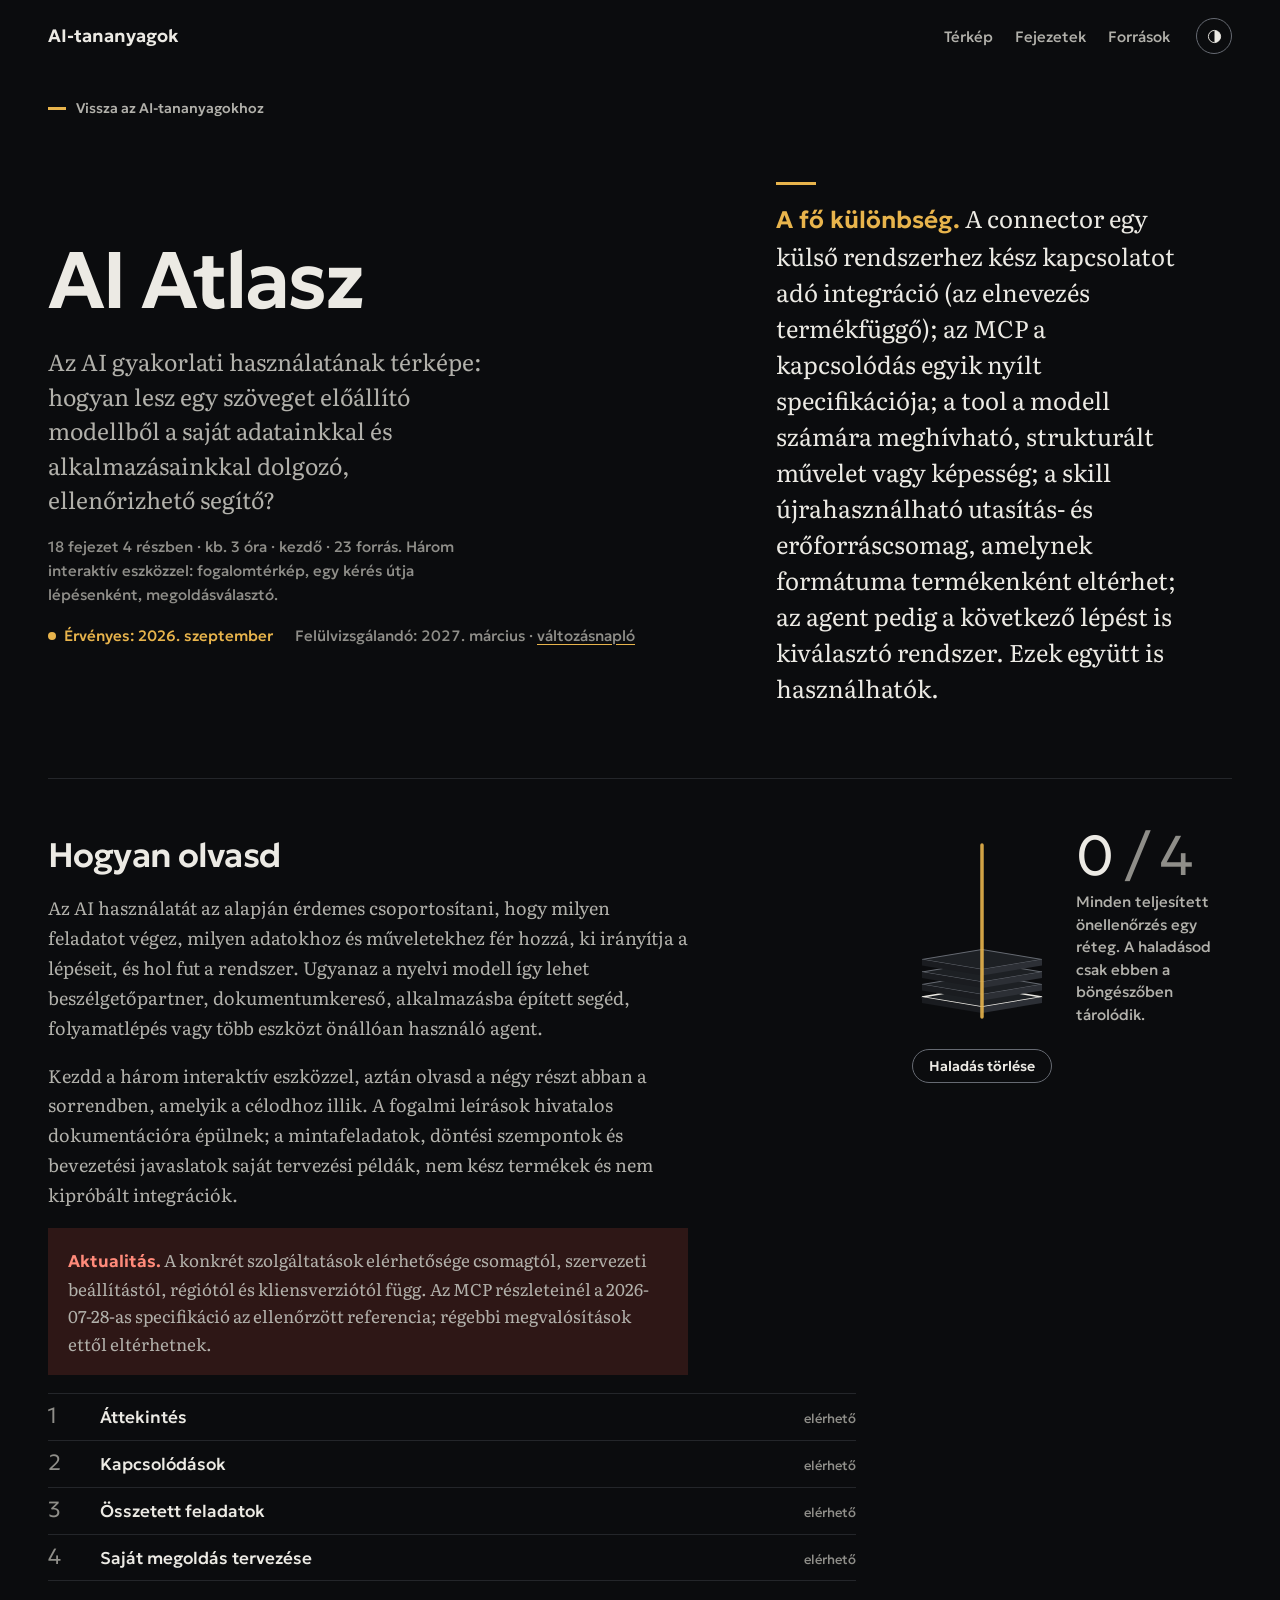
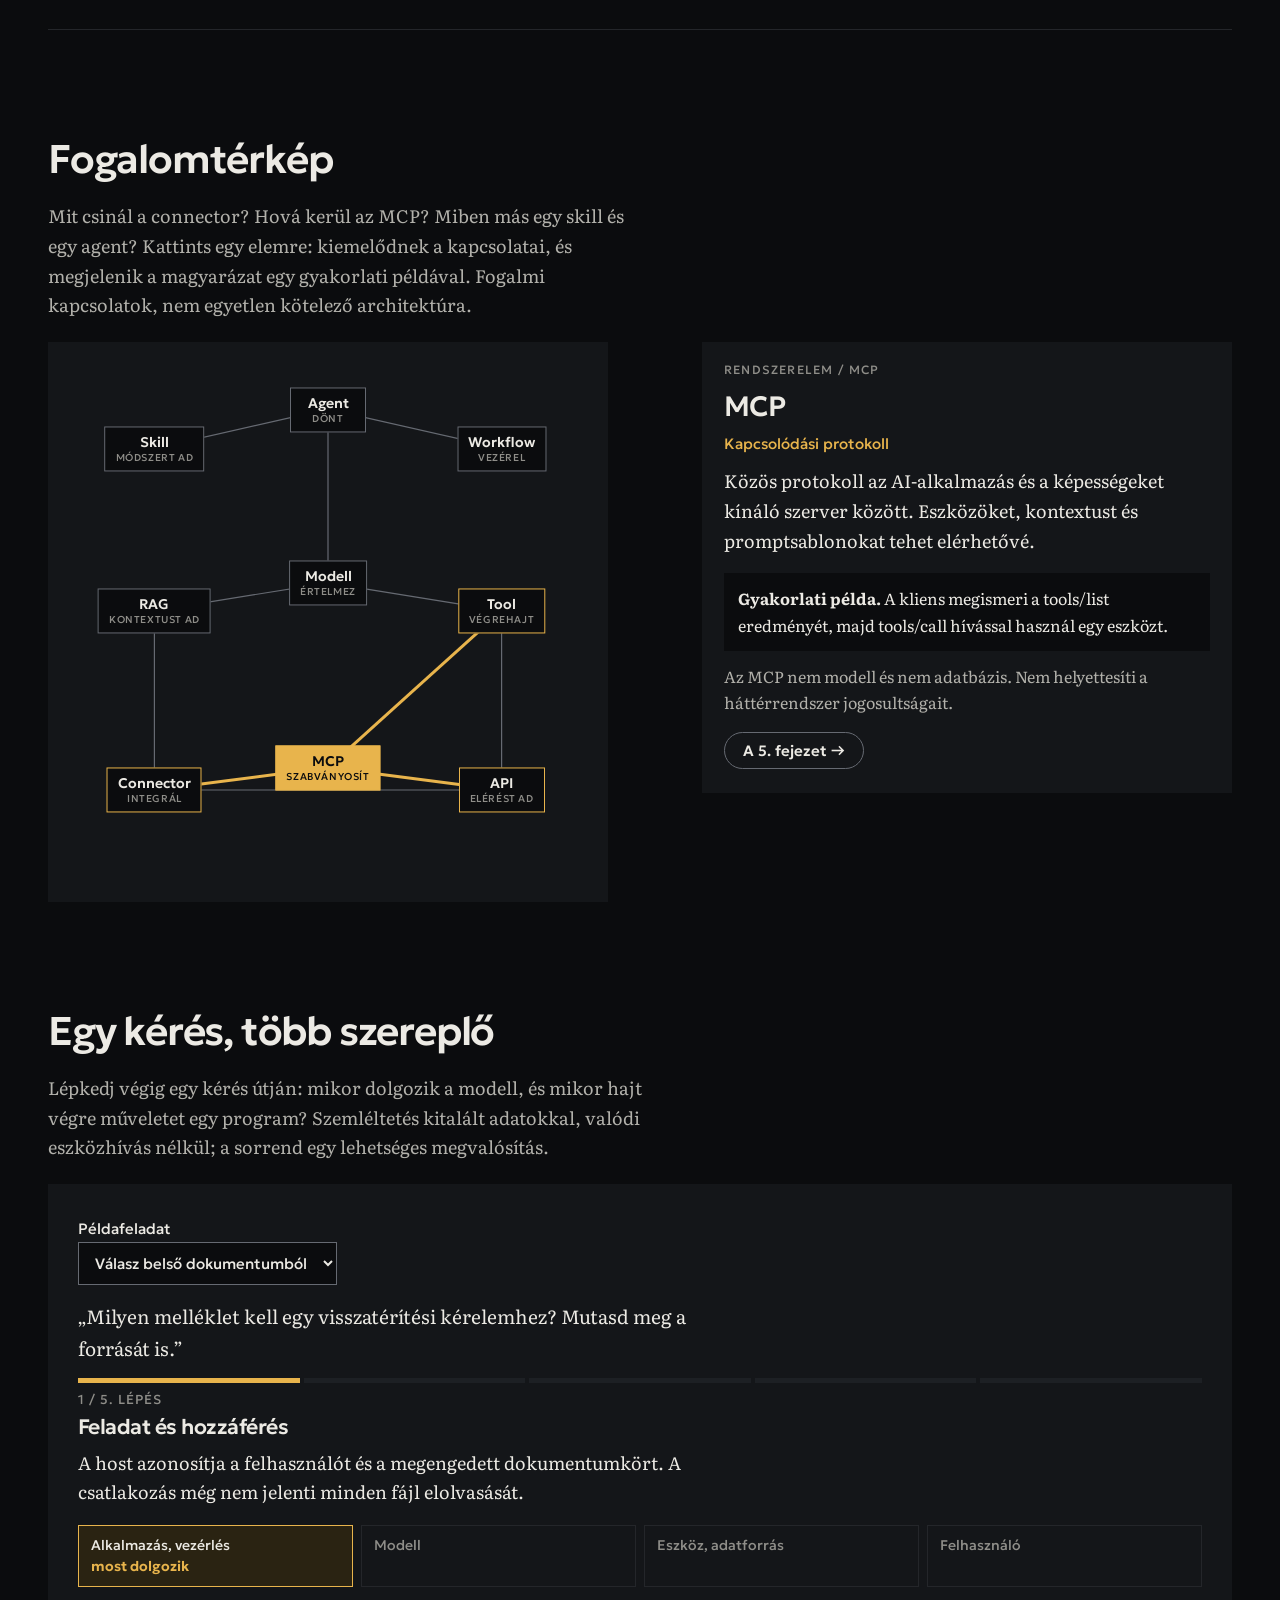
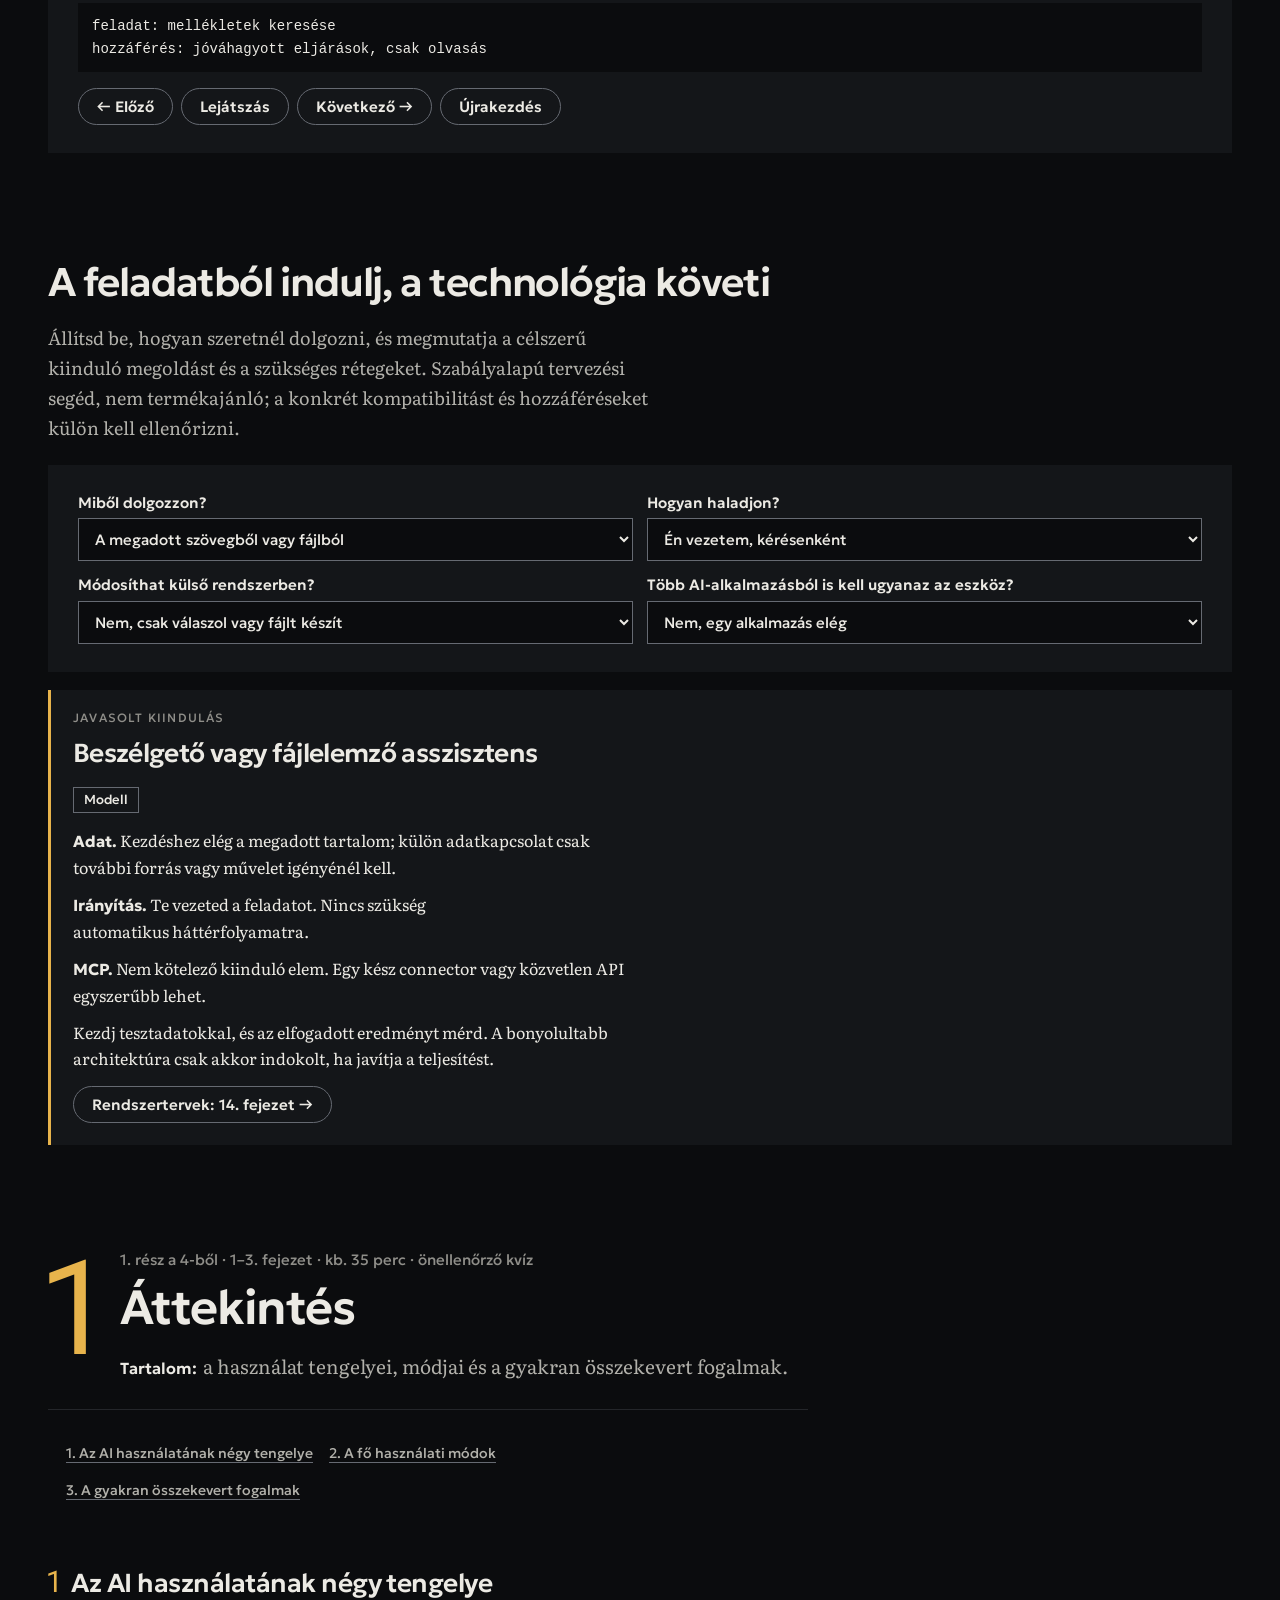
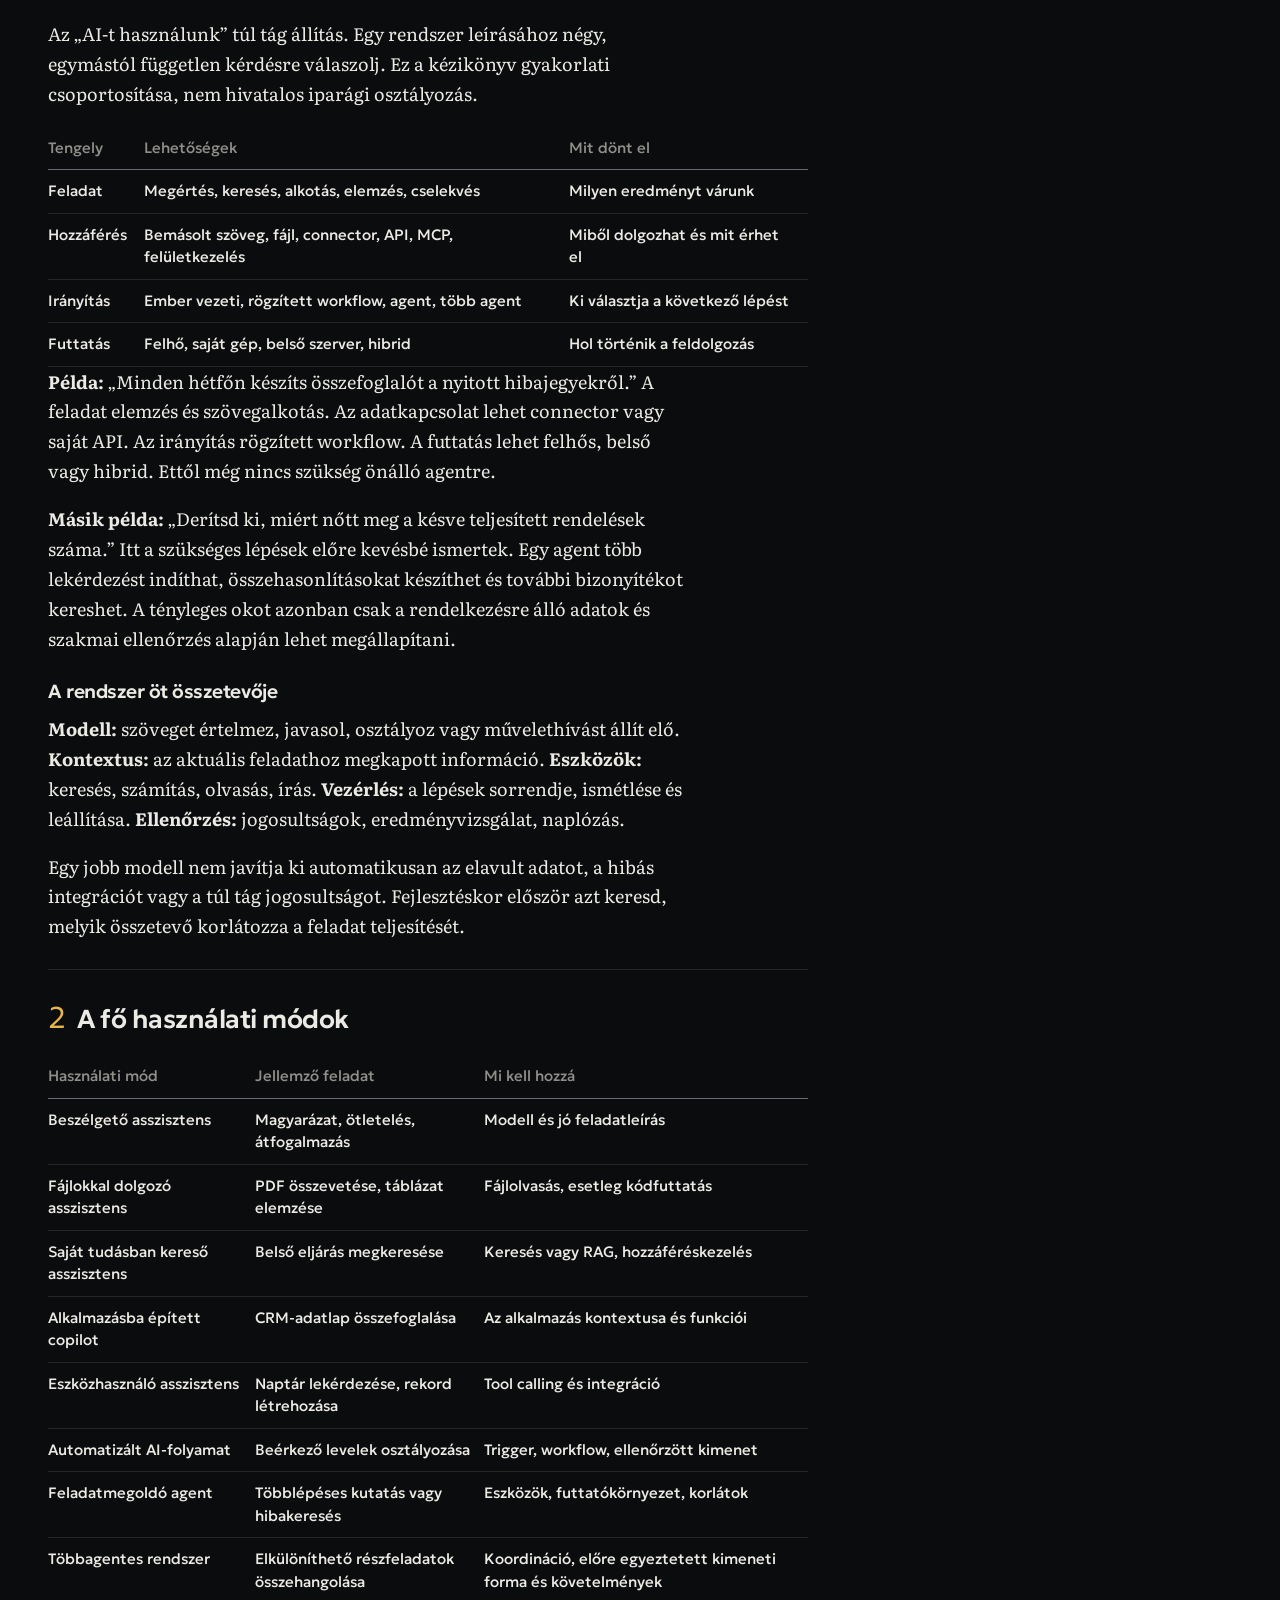
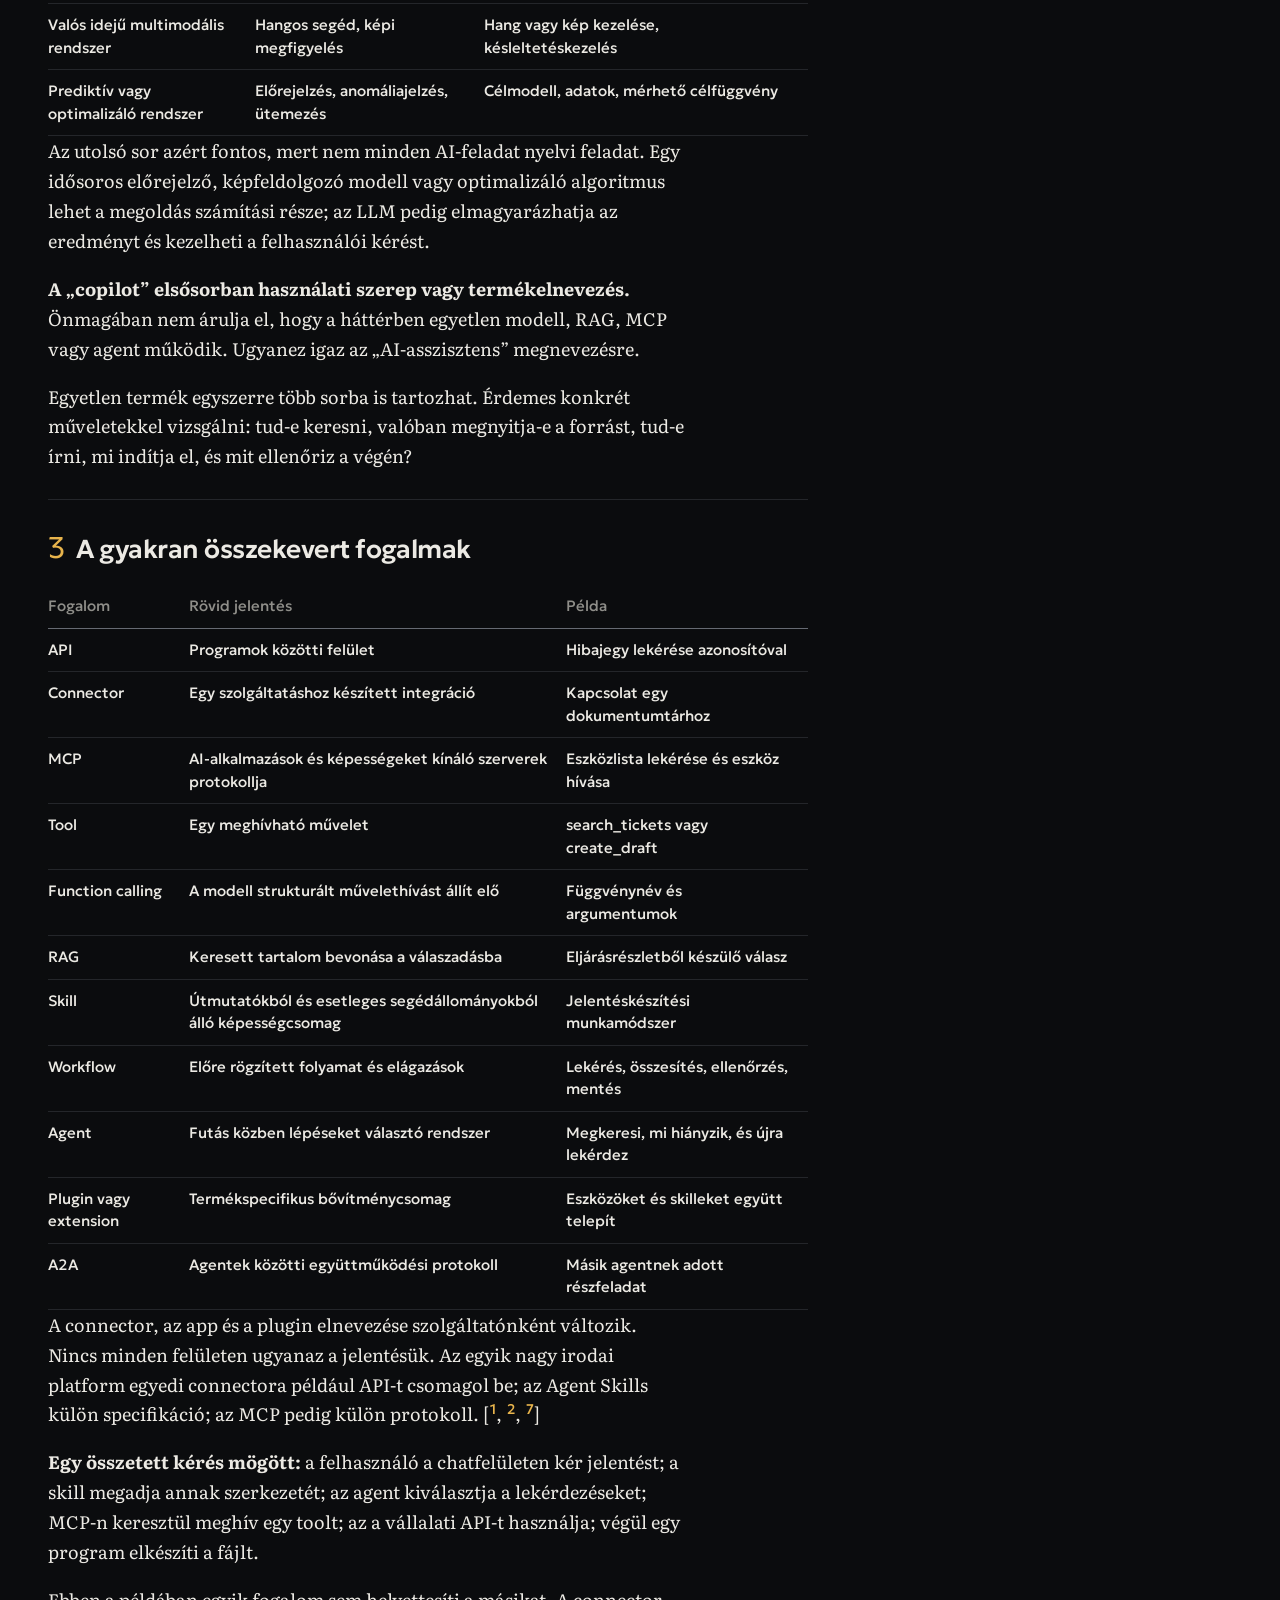
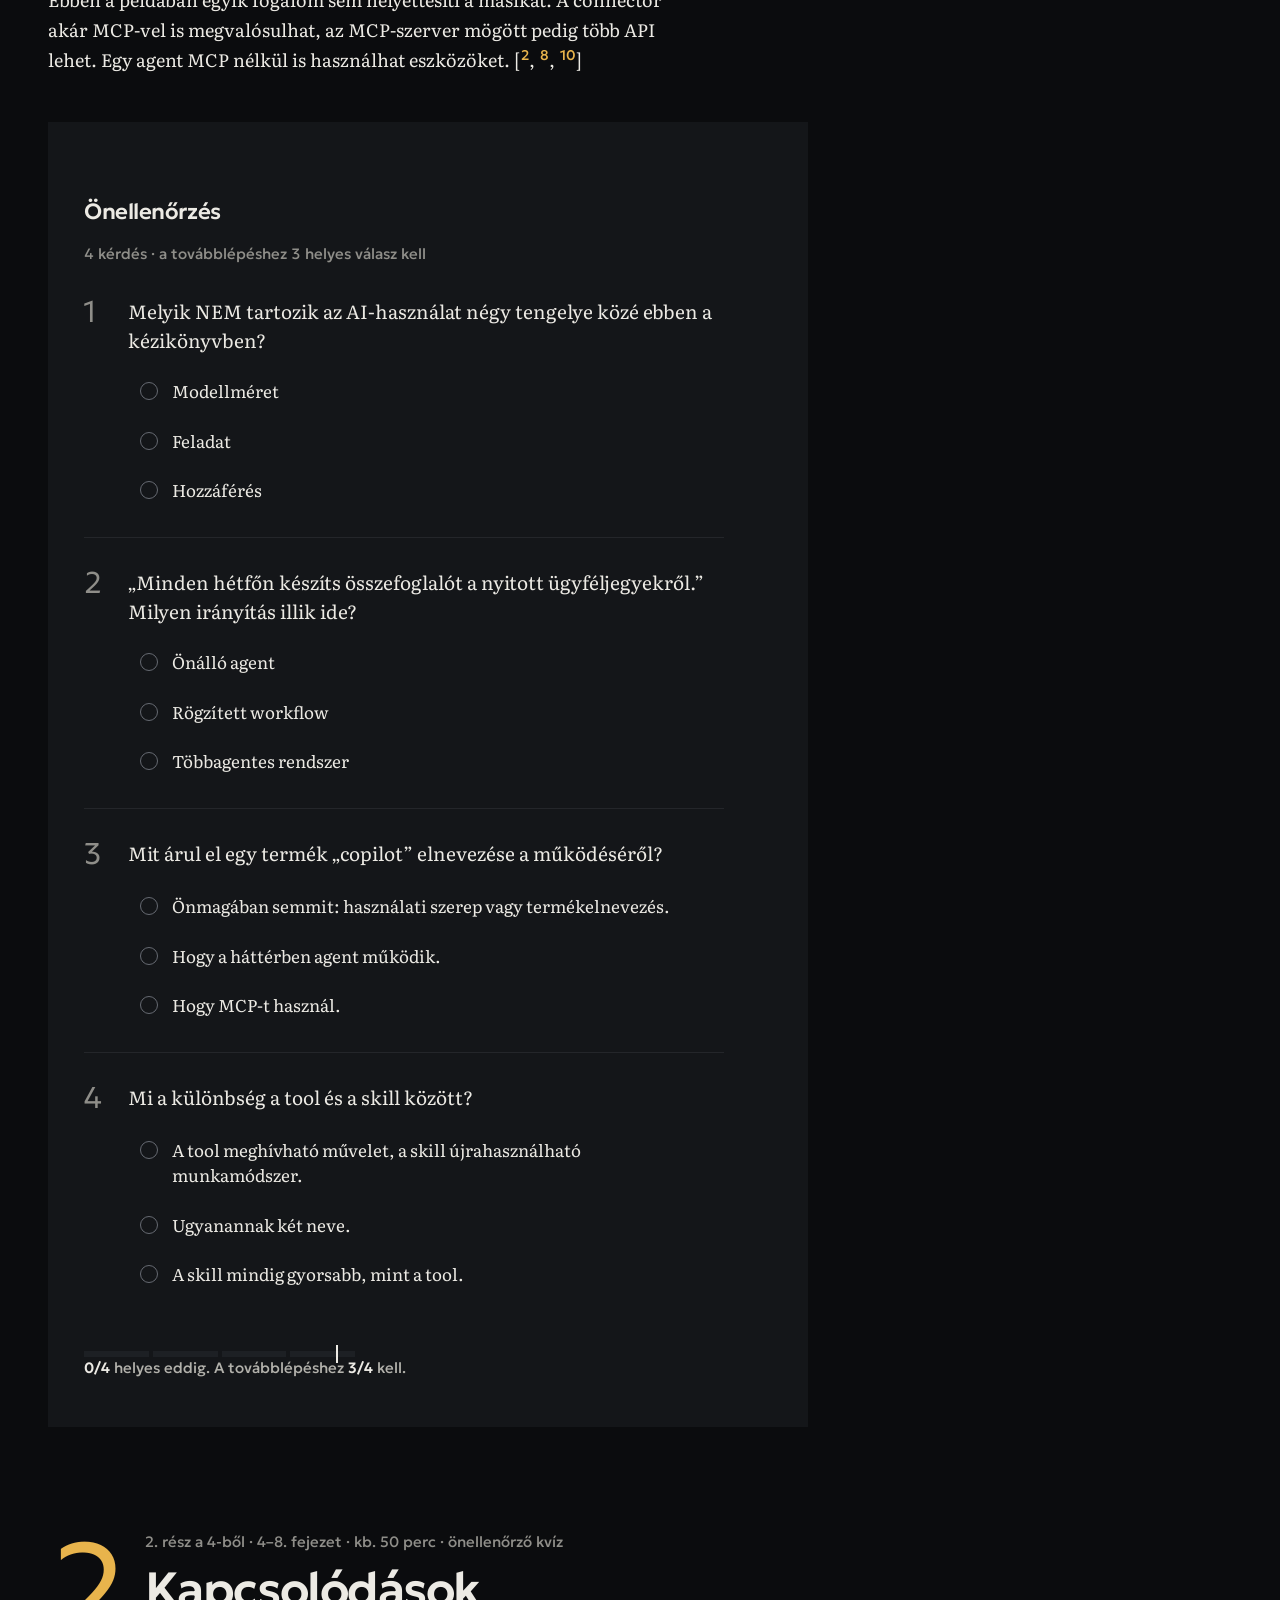
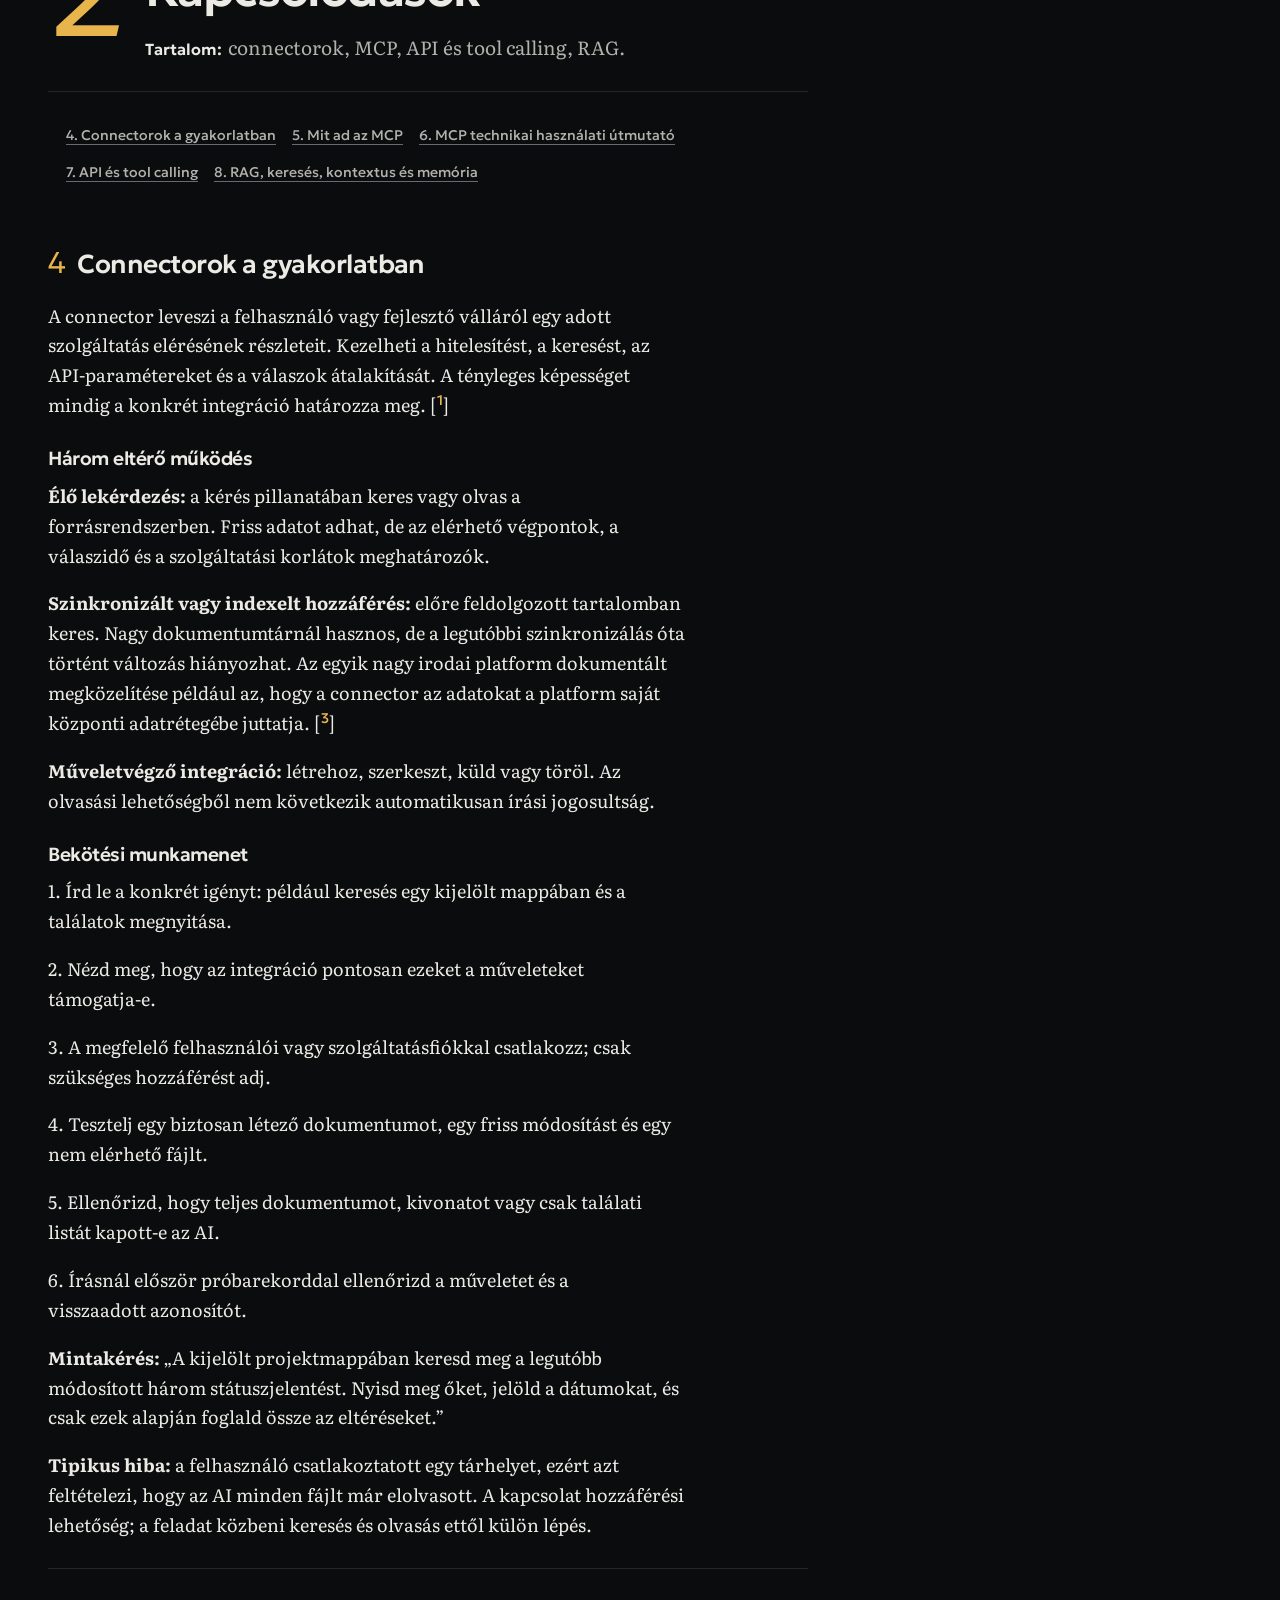
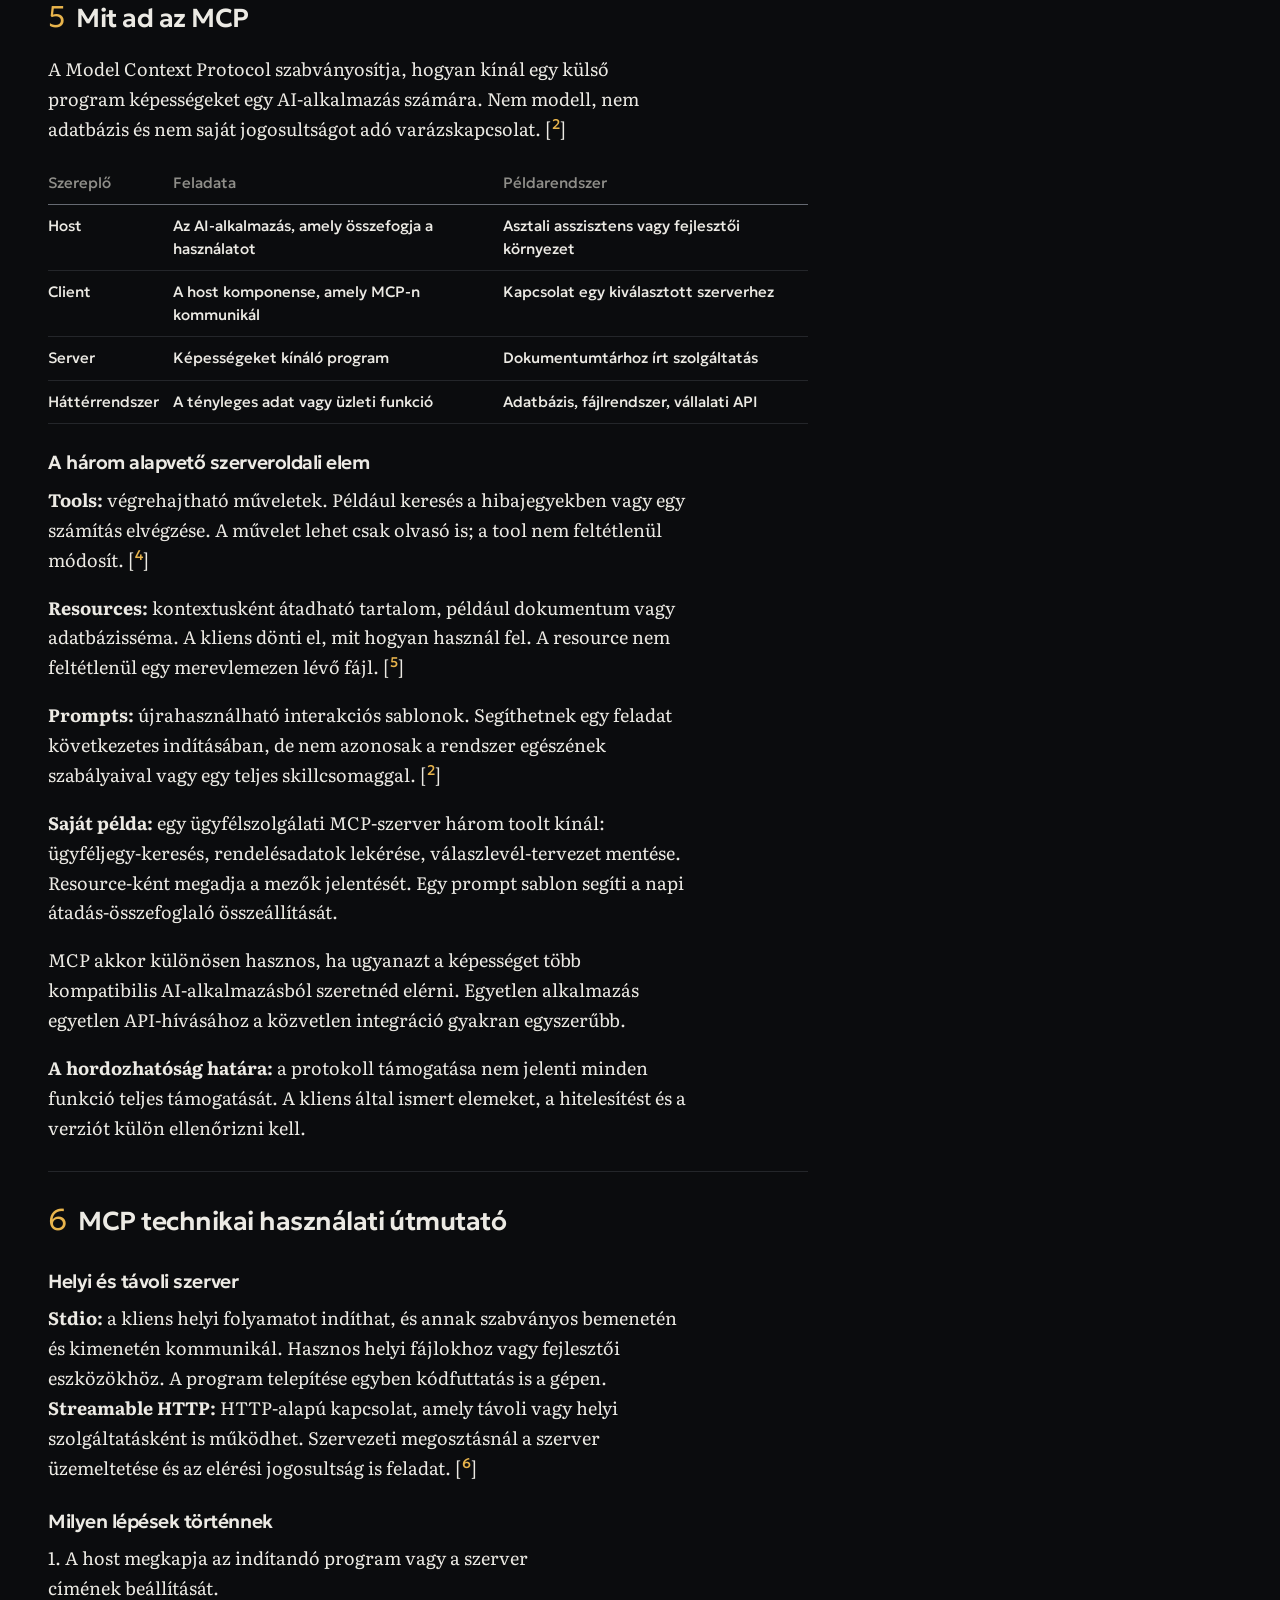
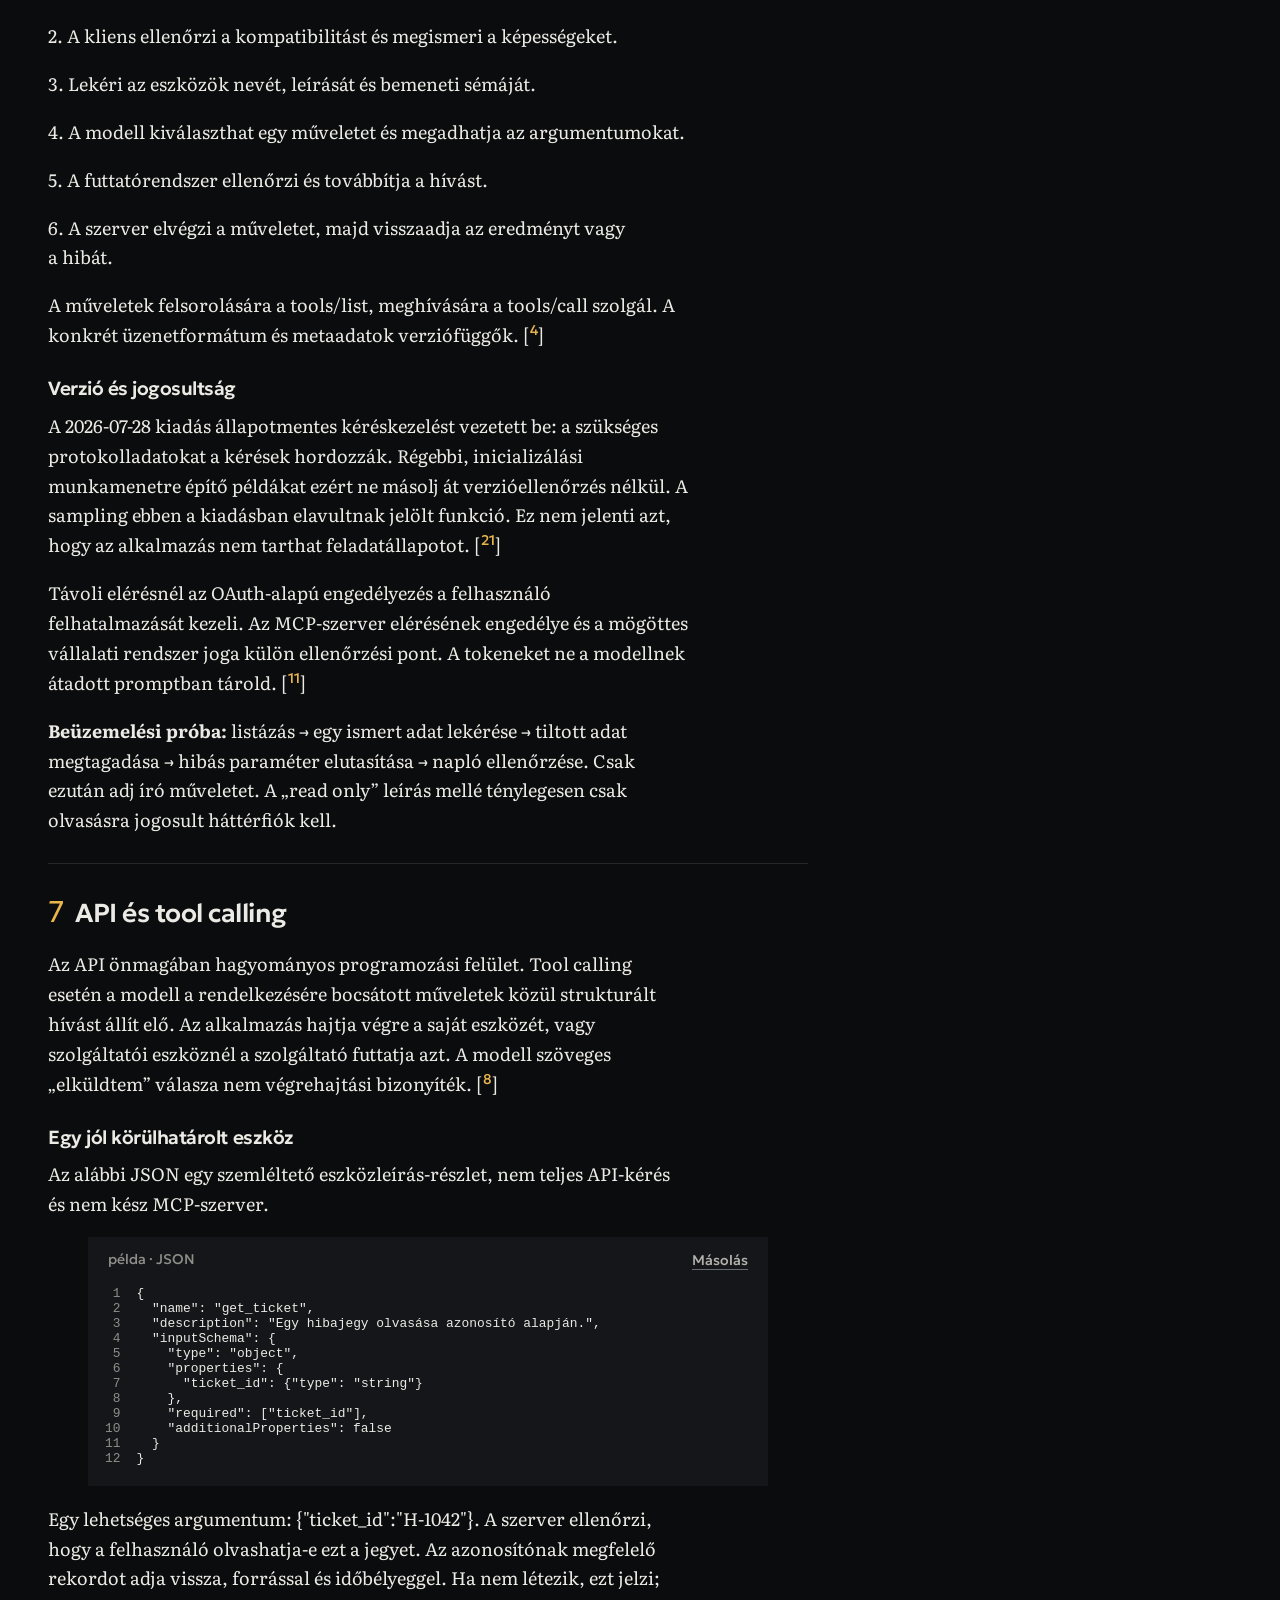
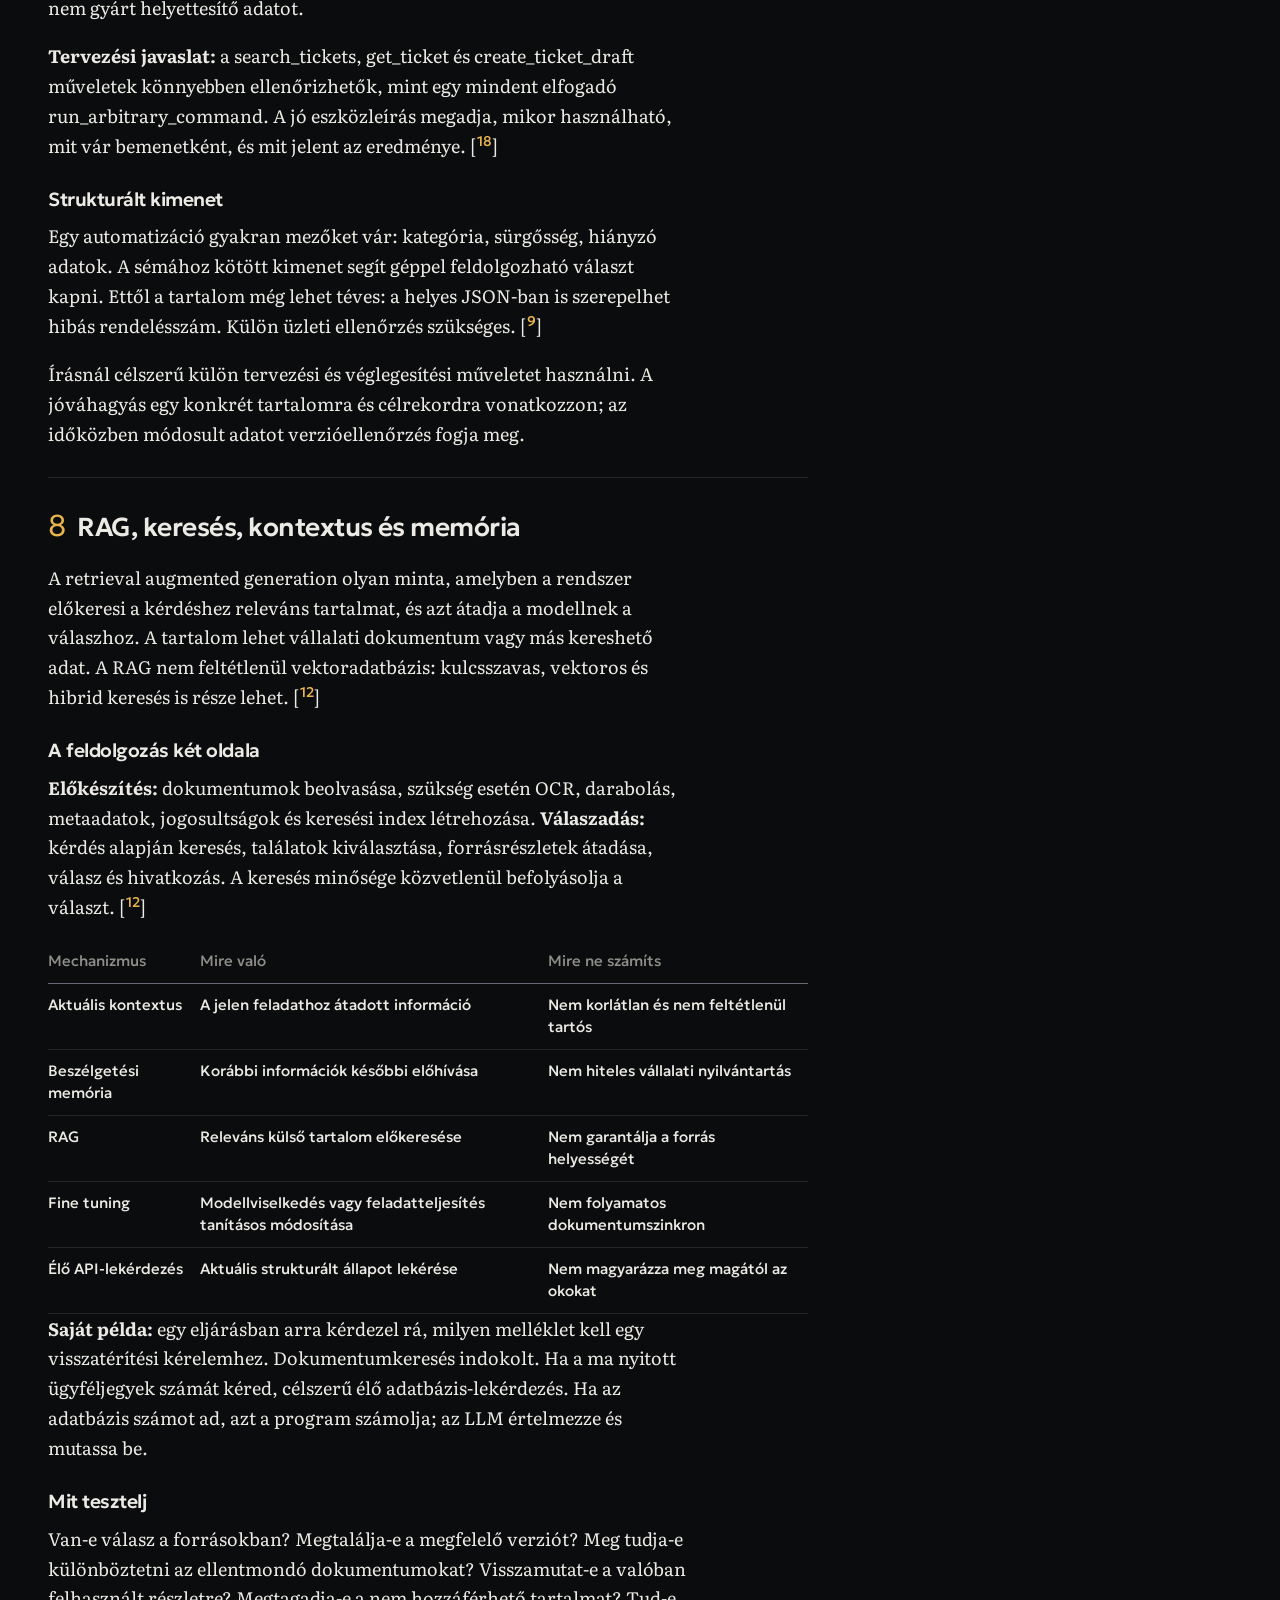
==== commit 9c4fd8e4: "Kis tételek: v1.1, 3D-melléklet, metrikánkénti tűrés, szóhasználat - közös oldalverzió v1.1 (lábléce" ====
--- a/ai-atlasz/index.html
+++ b/ai-atlasz/index.html
@@ -450,7 +450,7 @@
 </div>
 <div class="lesson-wrap"><p class="feedback">Tanításban vagy a munkahelyeden használod? Örülnék, ha megírnád: <a href="mailto:csaplar.d@gmail.com">csaplar.d@gmail.com</a></p></div>
 </main>
-<footer class="foot wrap"><span>© 2026 Csaplár Dániel · <a href="https://creativecommons.org/licenses/by-nc-sa/4.0/deed.hu" rel="license">CC BY-NC-SA 4.0</a> · v1.0</span><span><a href="/az-oldalrol/">Az oldalról</a> · <a href="mailto:csaplar.d@gmail.com?subject=Hibajelz%C3%A9s%3A%20AI%20Atlasz">Hibát találtál?</a> · <a href="mailto:csaplar.d@gmail.com">Kapcsolat</a></span></footer>
+<footer class="foot wrap"><span>© 2026 Csaplár Dániel · <a href="https://creativecommons.org/licenses/by-nc-sa/4.0/deed.hu" rel="license">CC BY-NC-SA 4.0</a> · v1.1</span><span><a href="/az-oldalrol/">Az oldalról</a> · <a href="mailto:csaplar.d@gmail.com?subject=Hibajelz%C3%A9s%3A%20AI%20Atlasz">Hibát találtál?</a> · <a href="mailto:csaplar.d@gmail.com">Kapcsolat</a></span></footer>
 
 <script>
 window.KVIZ = {
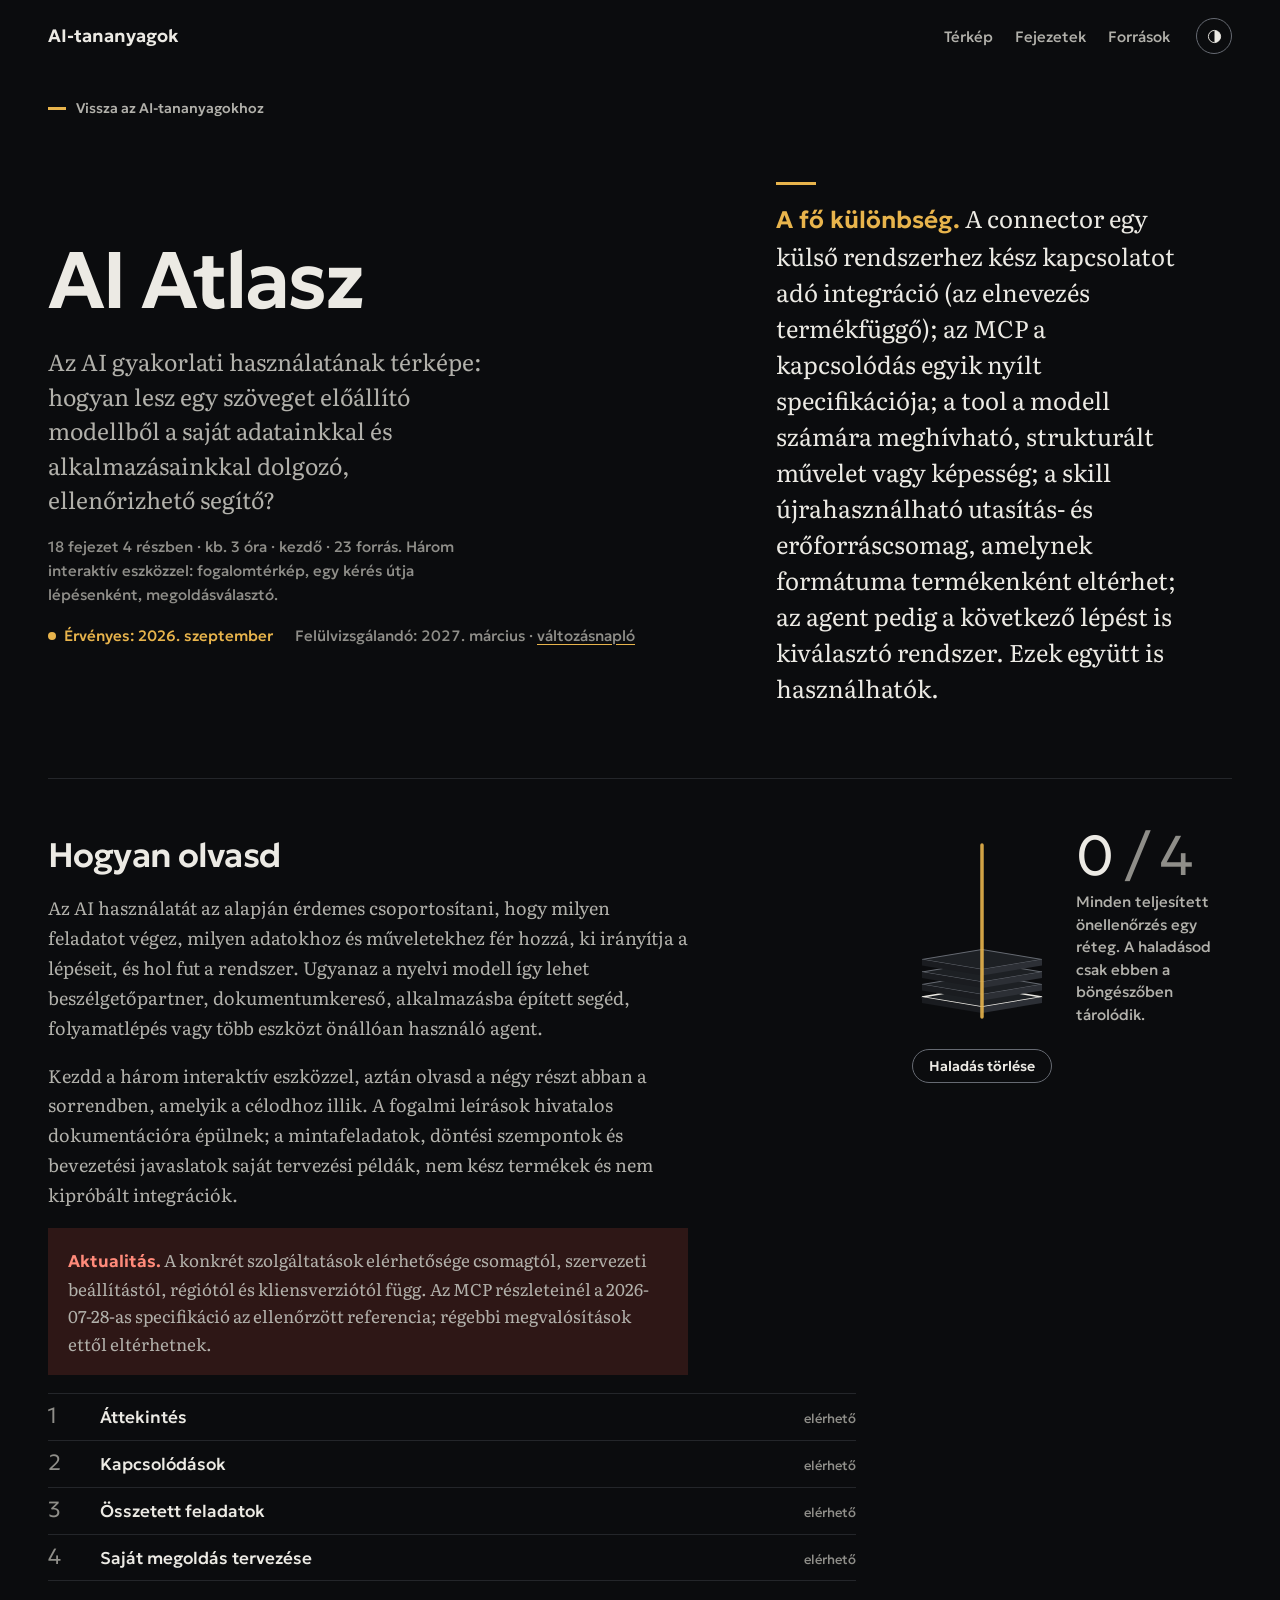
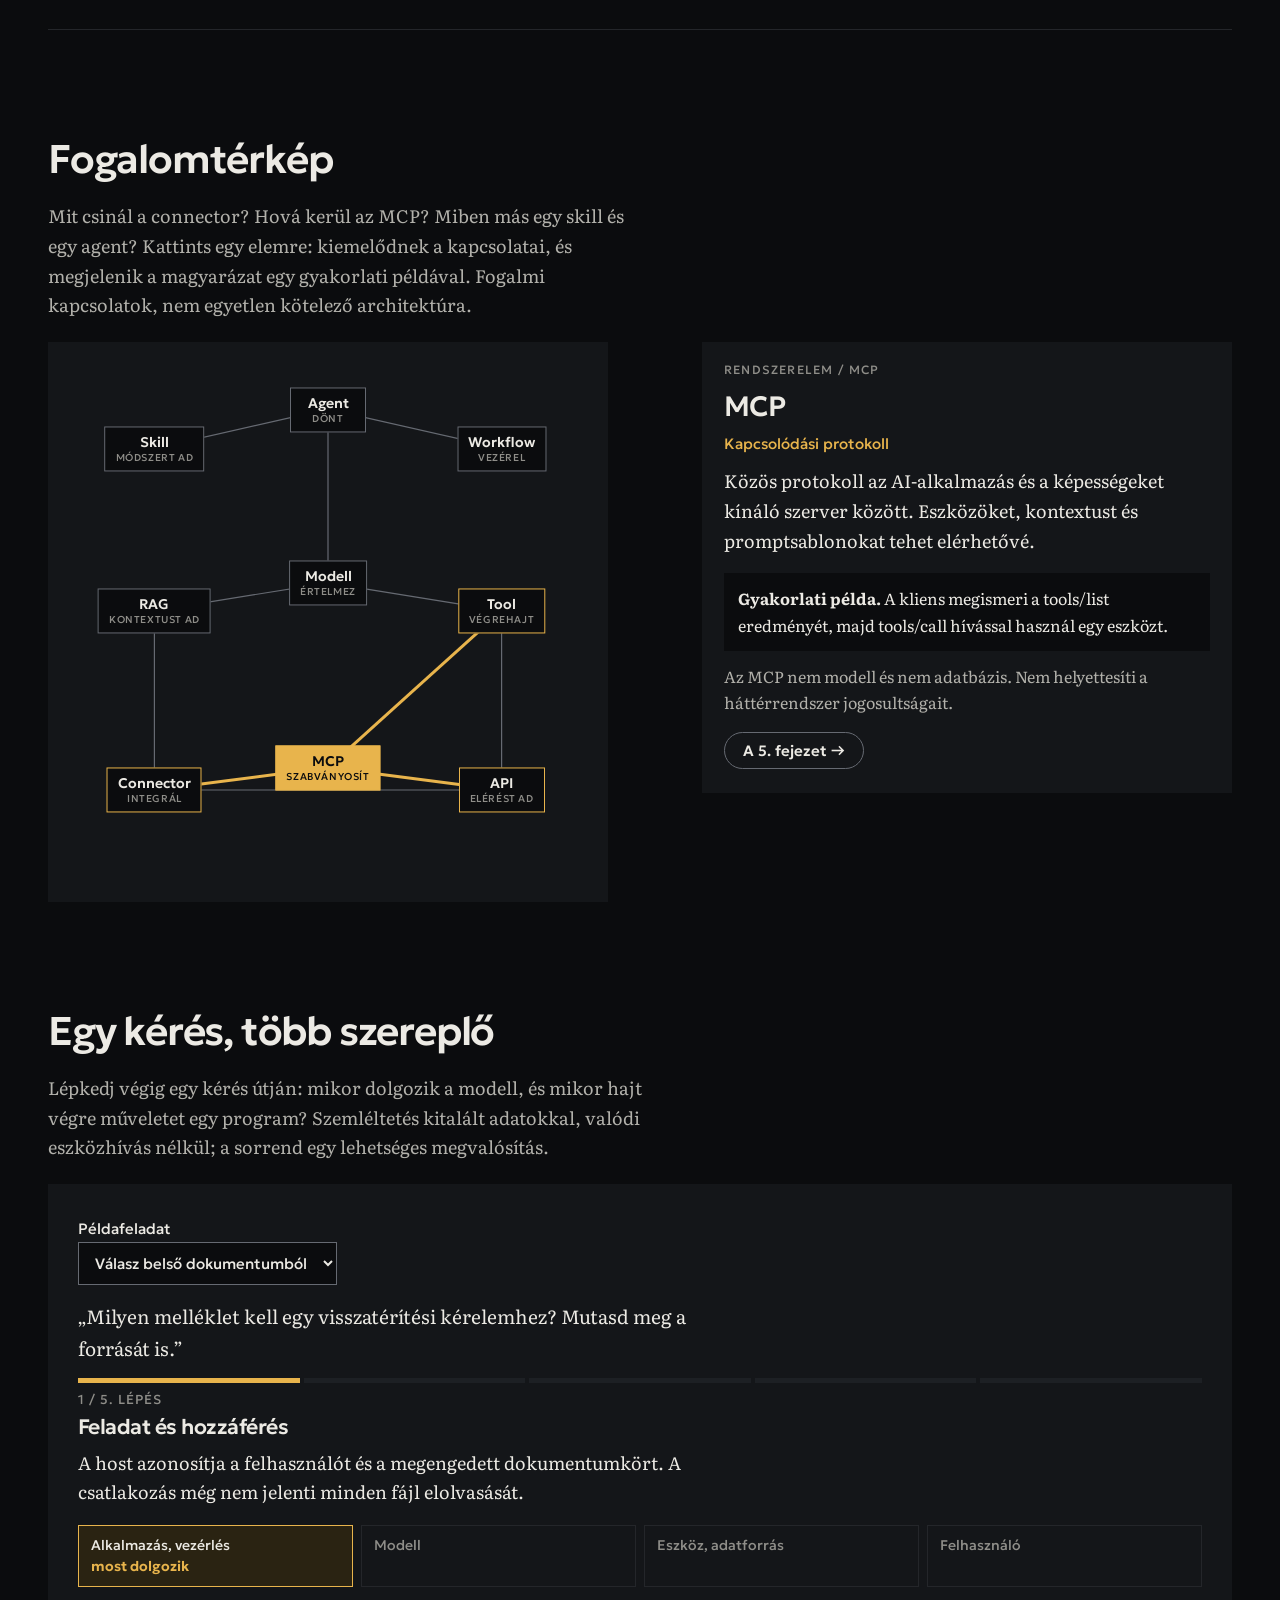
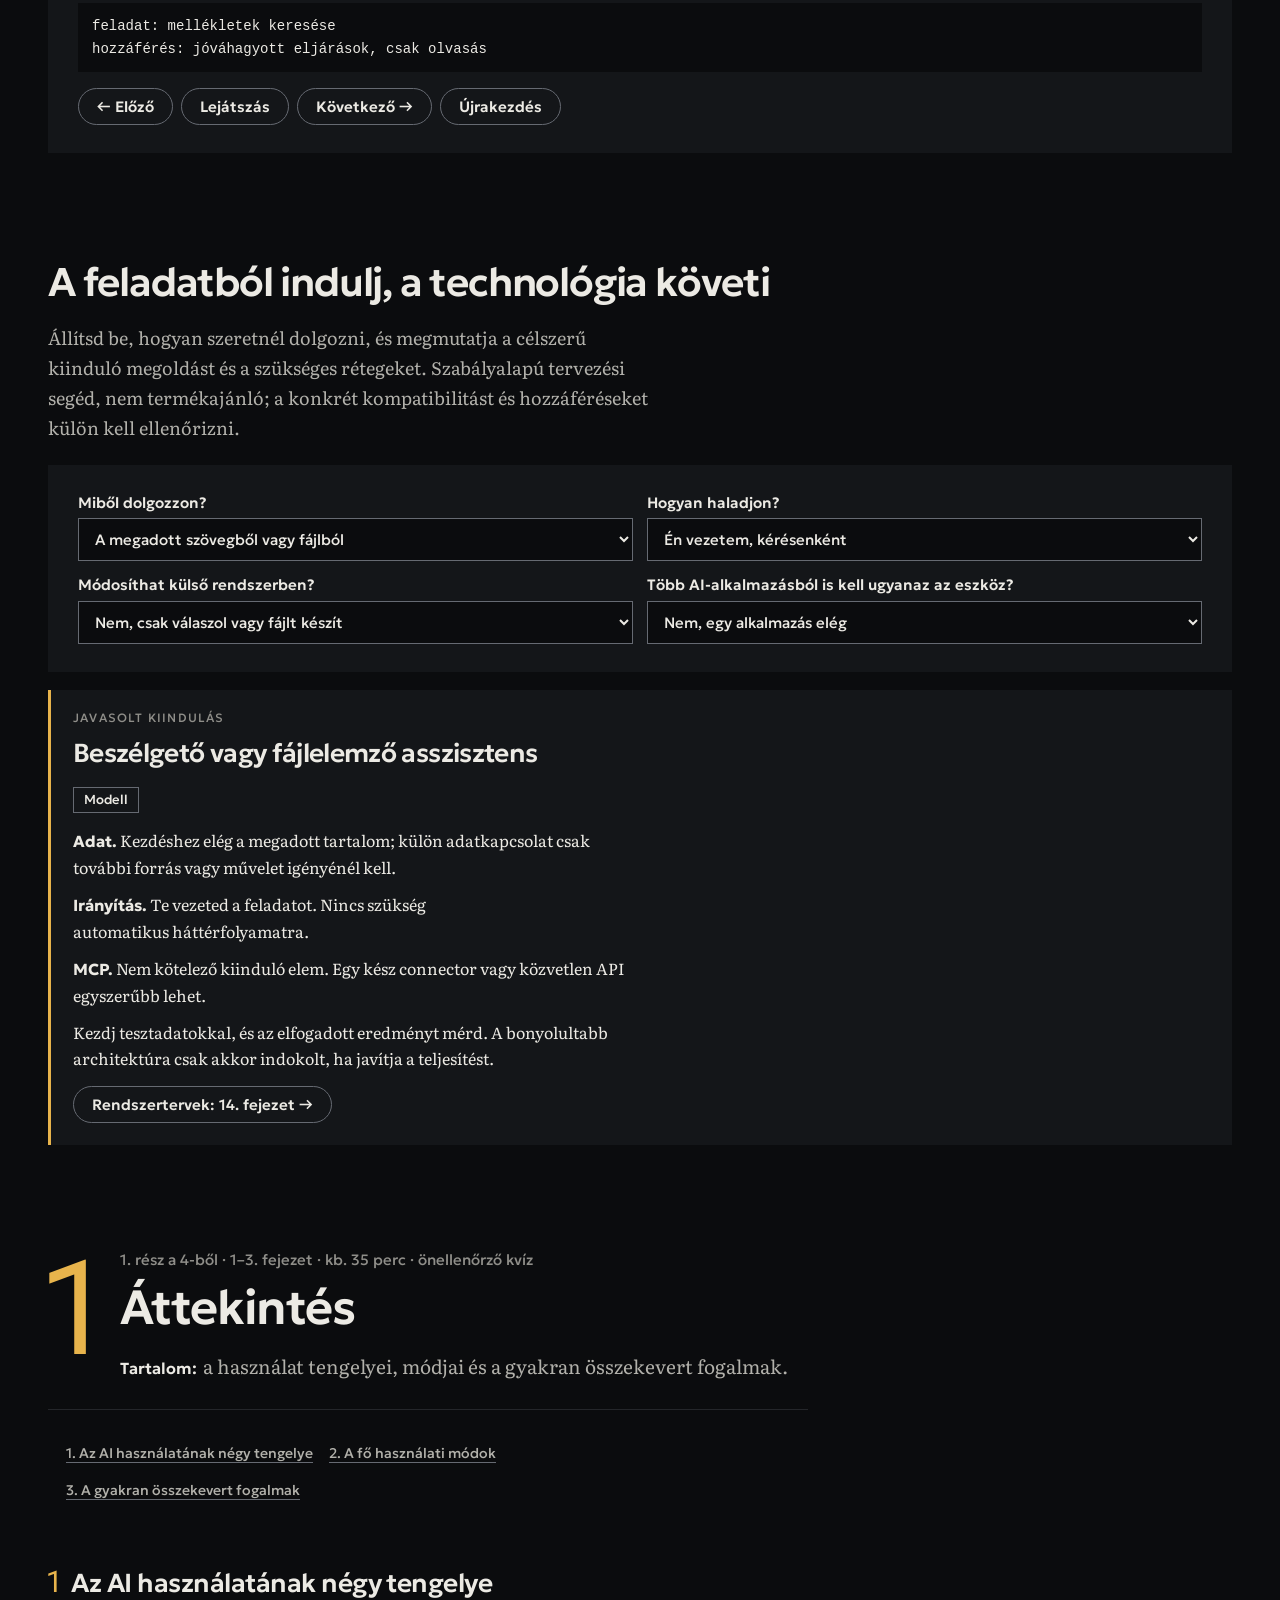
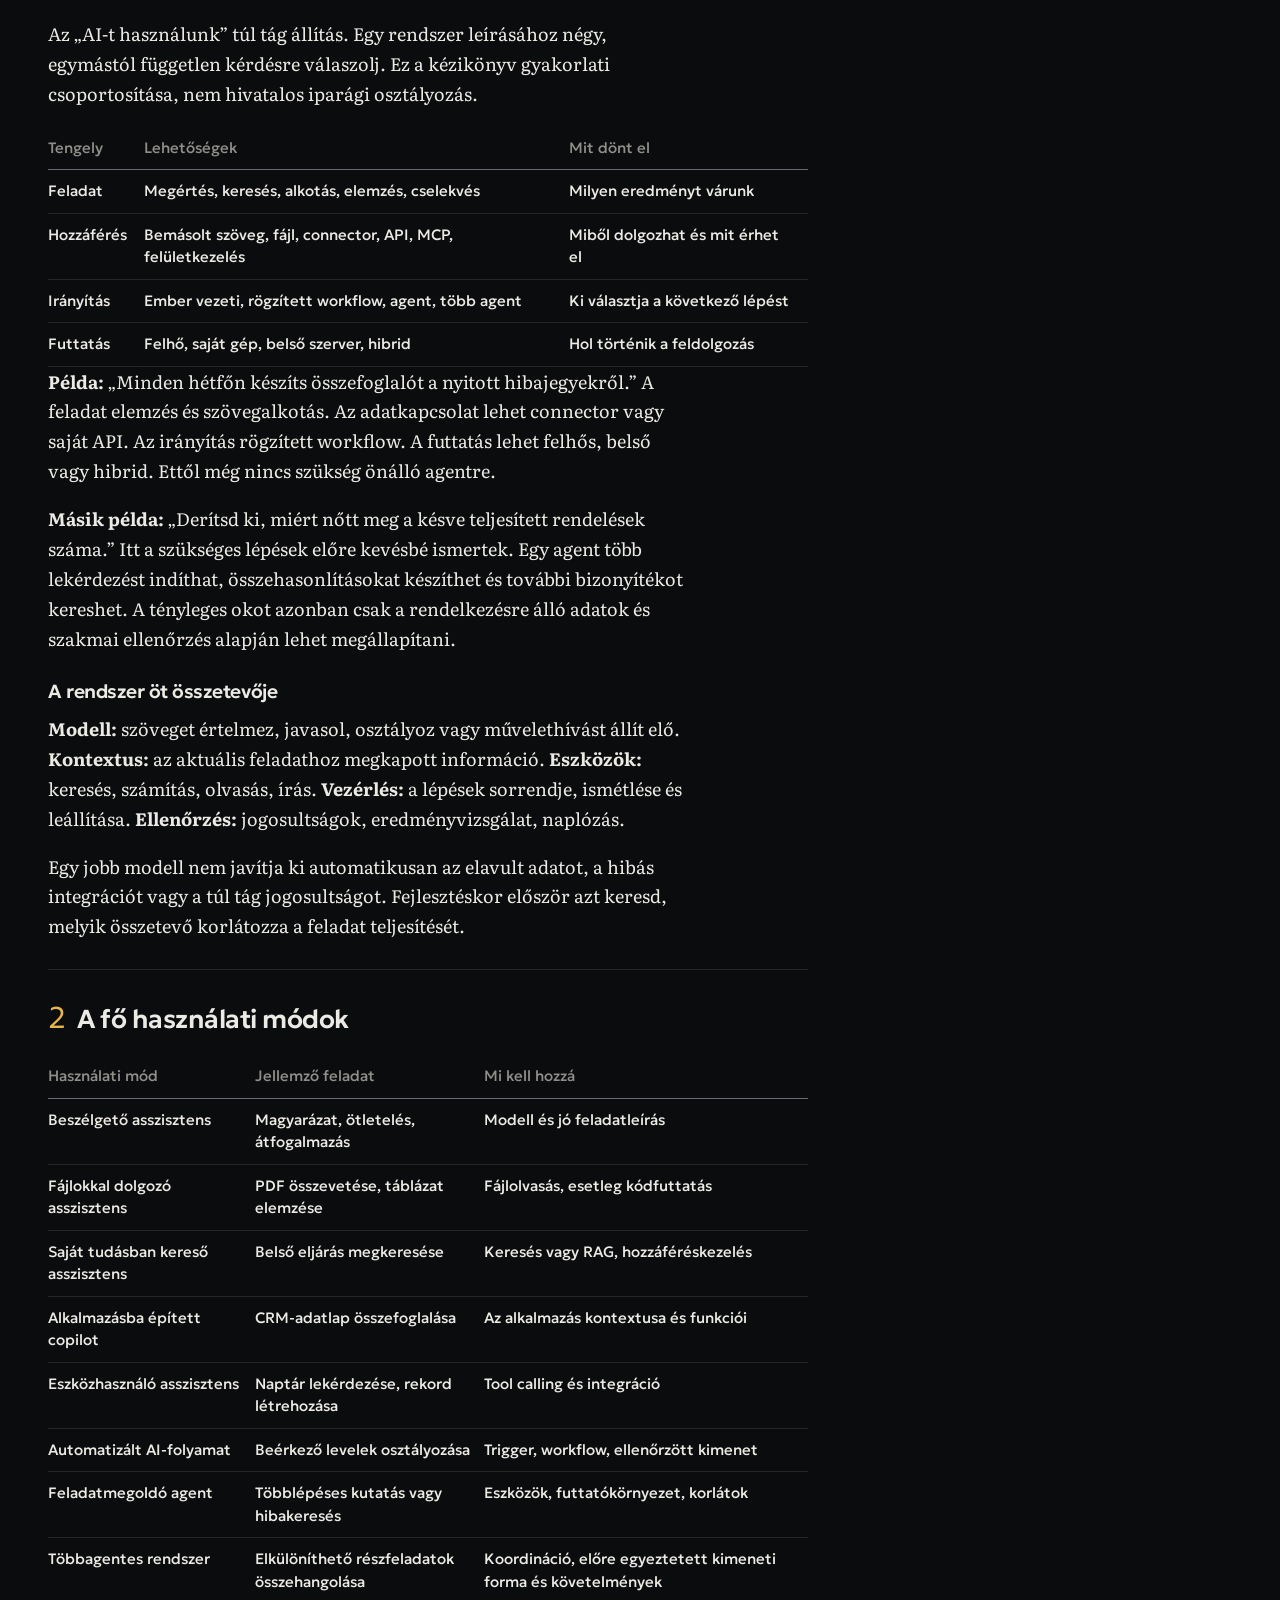
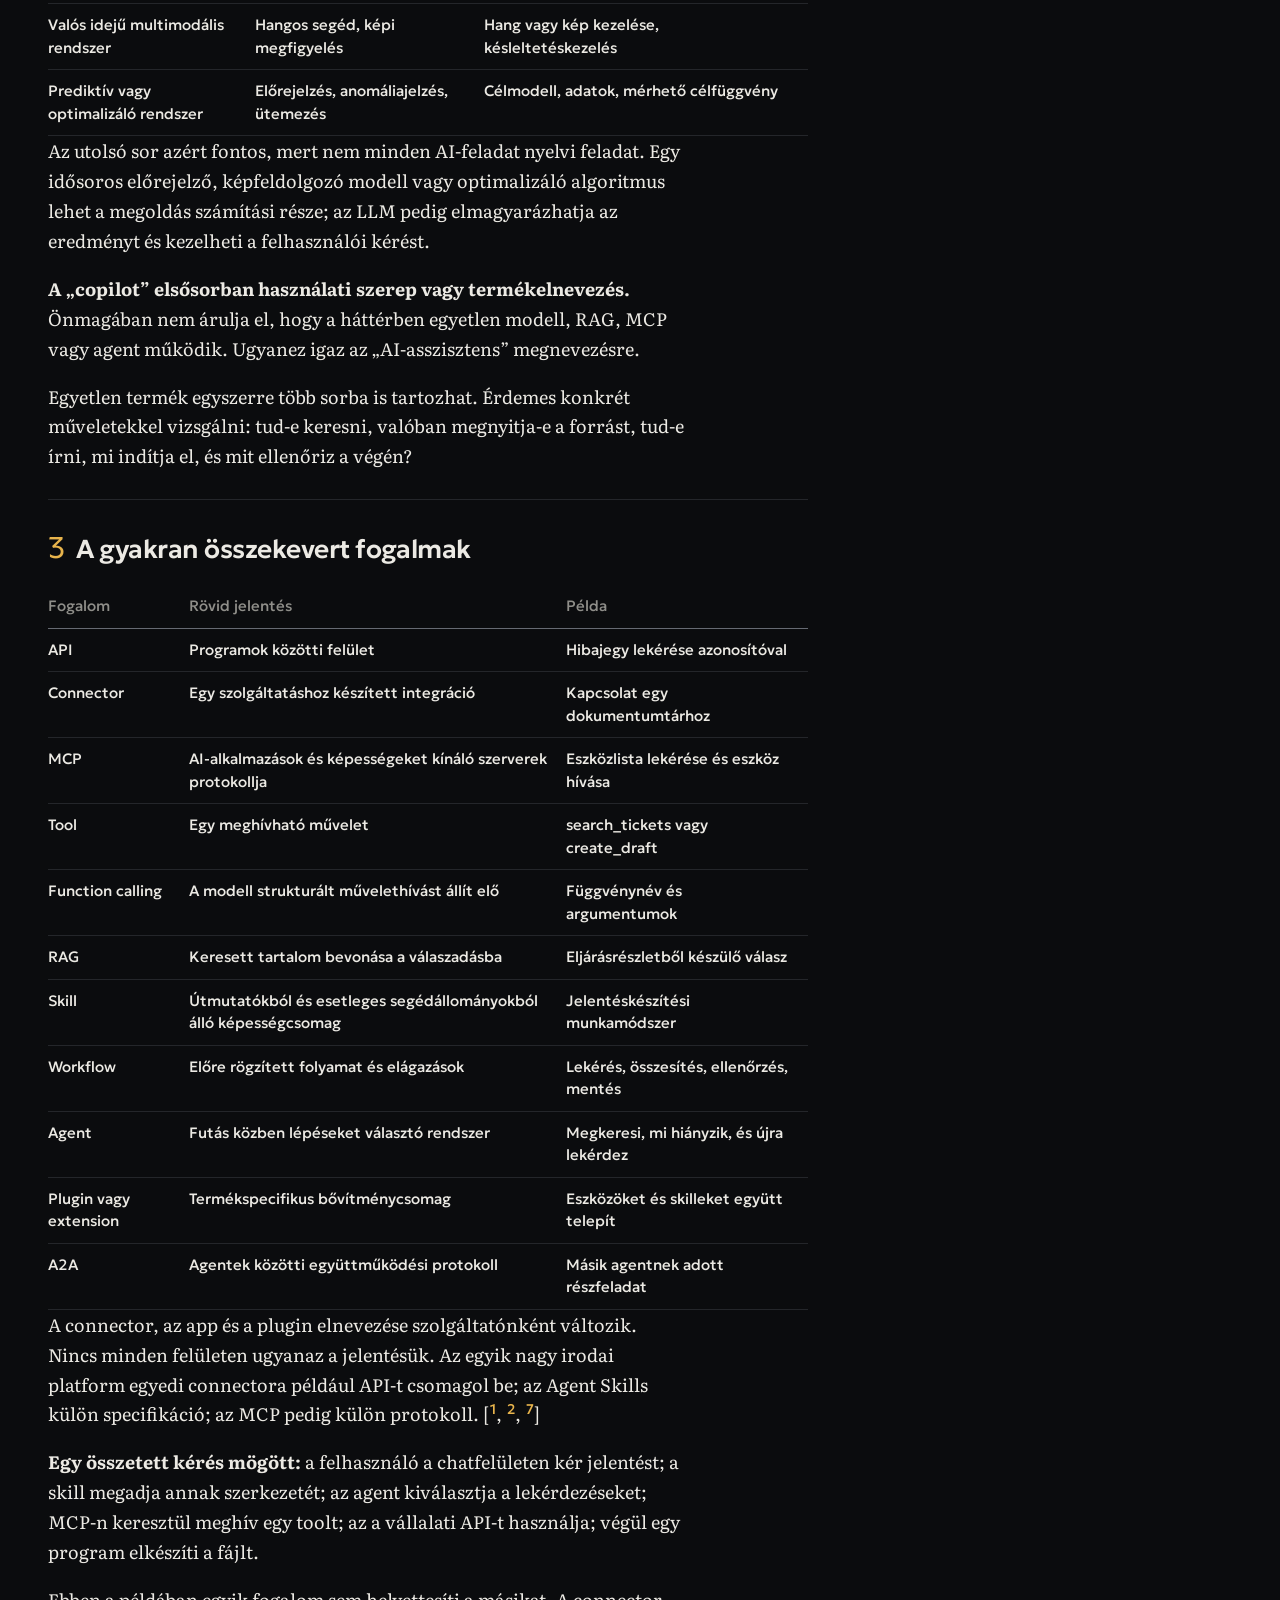
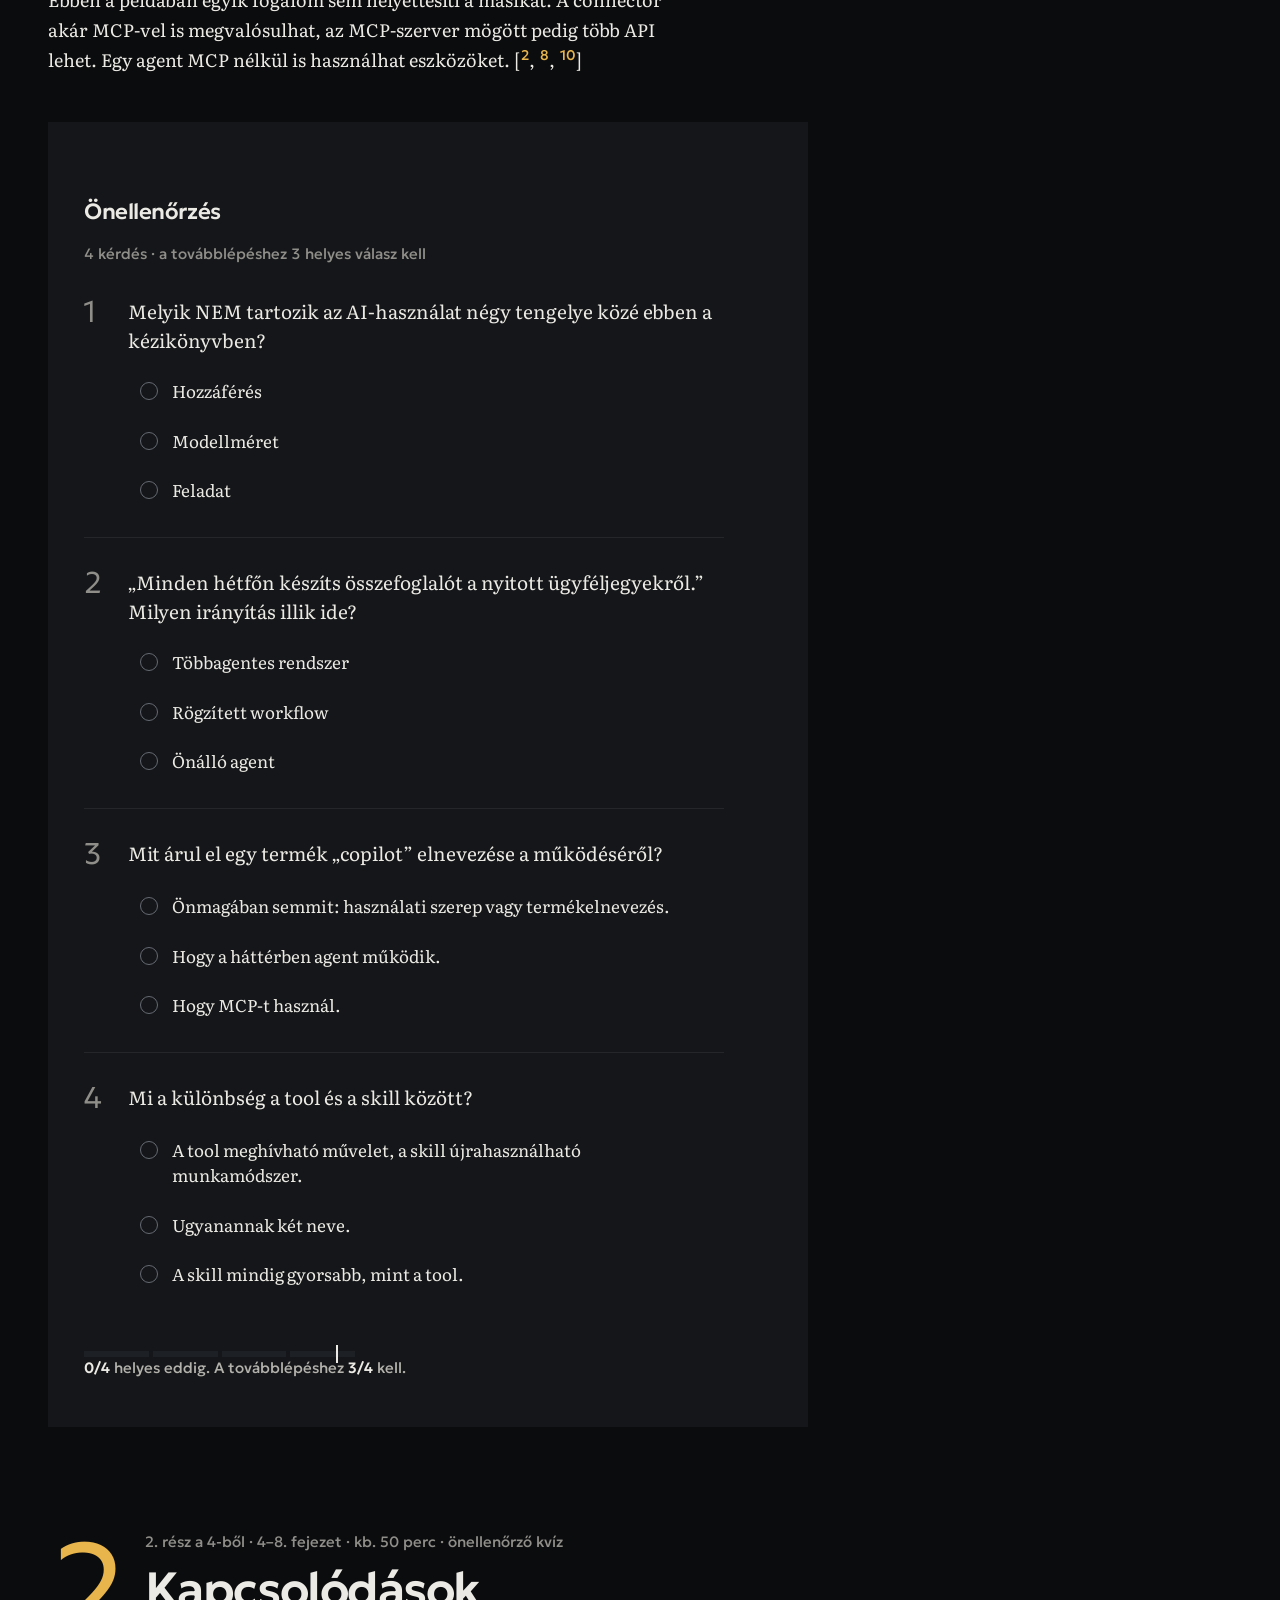
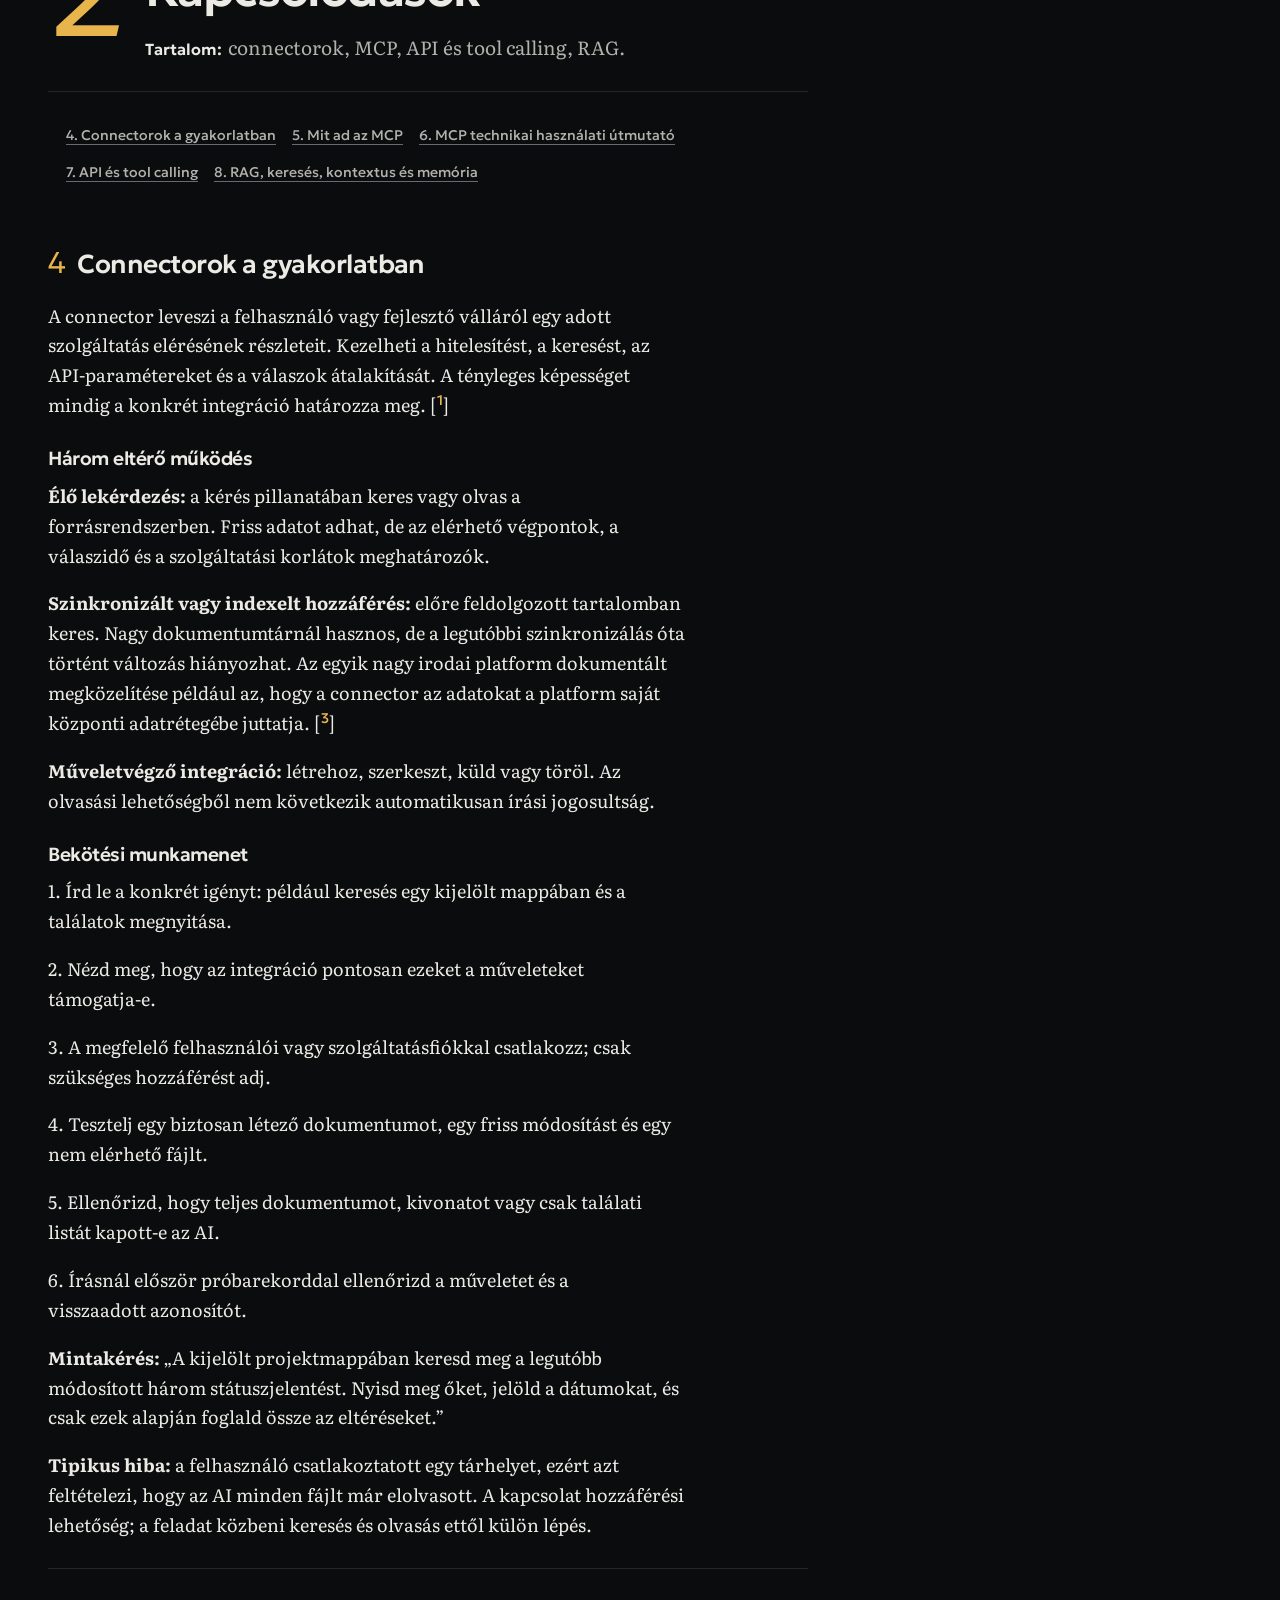
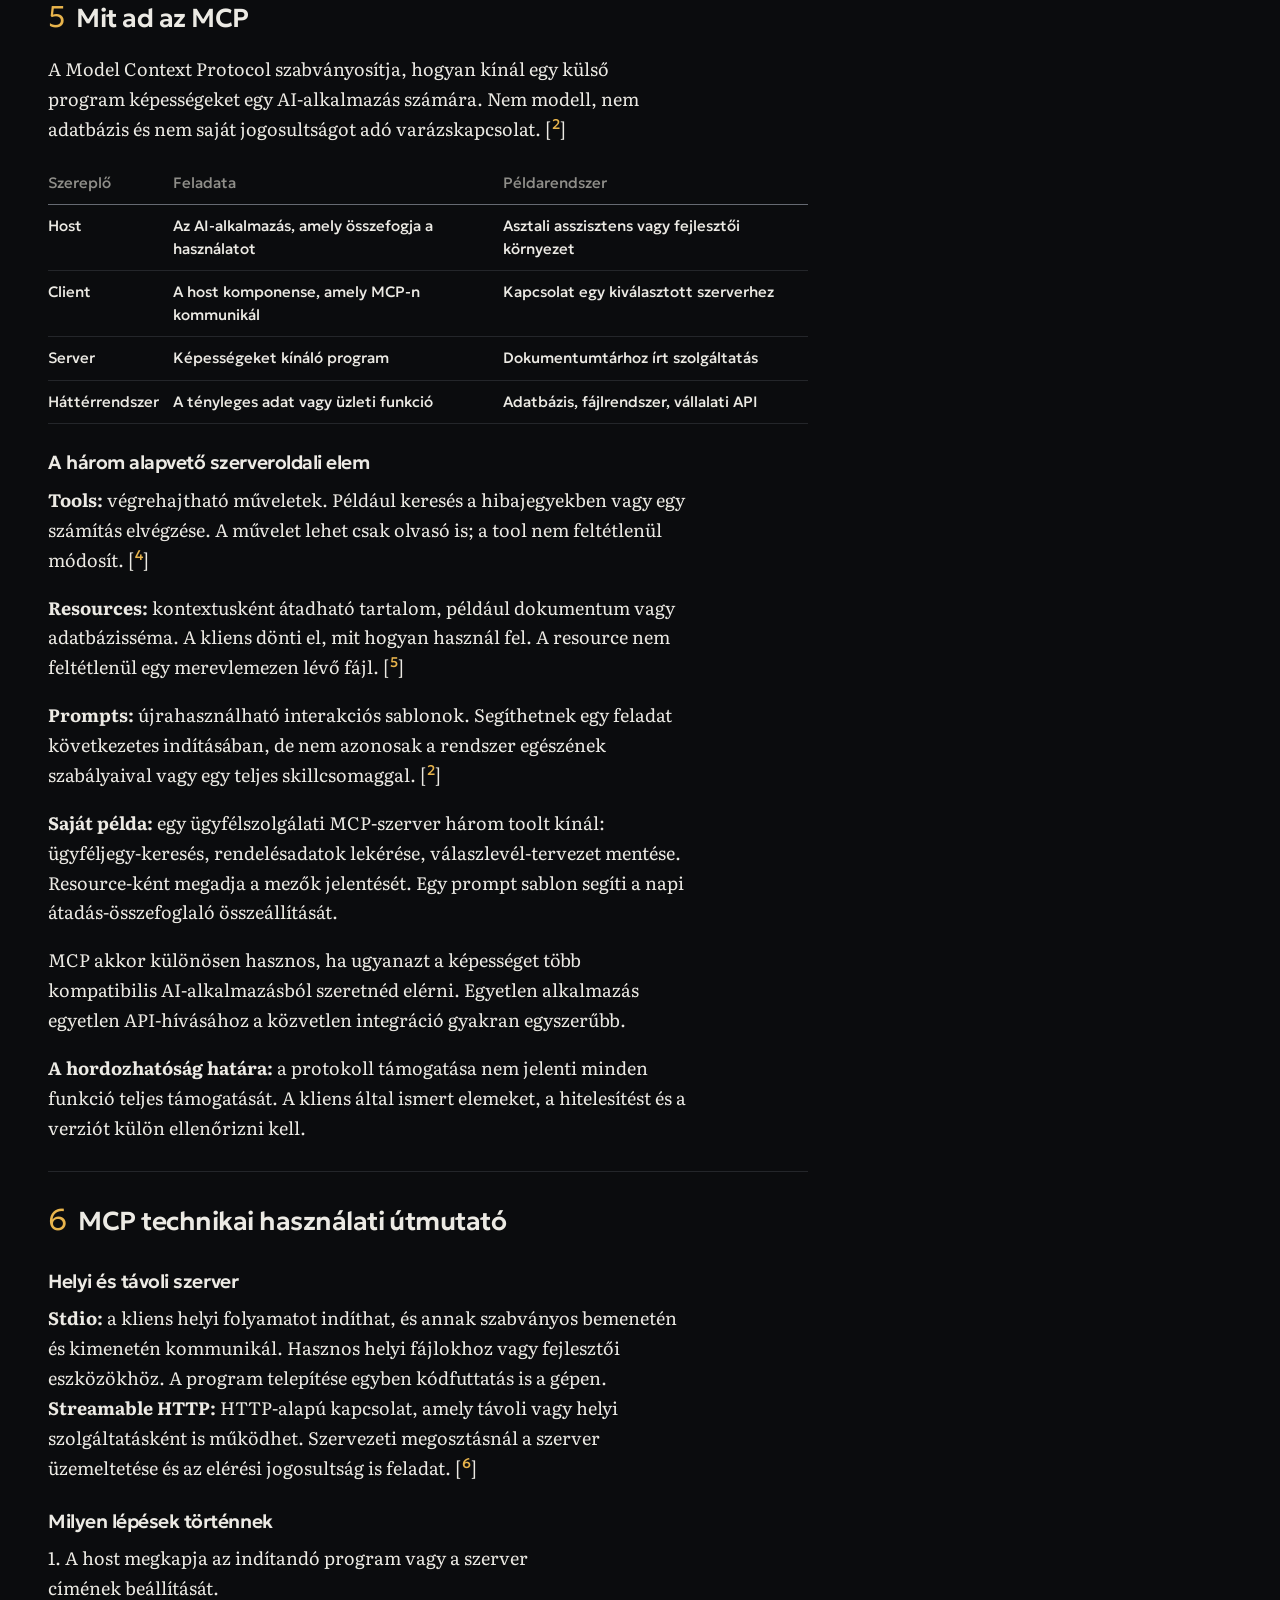
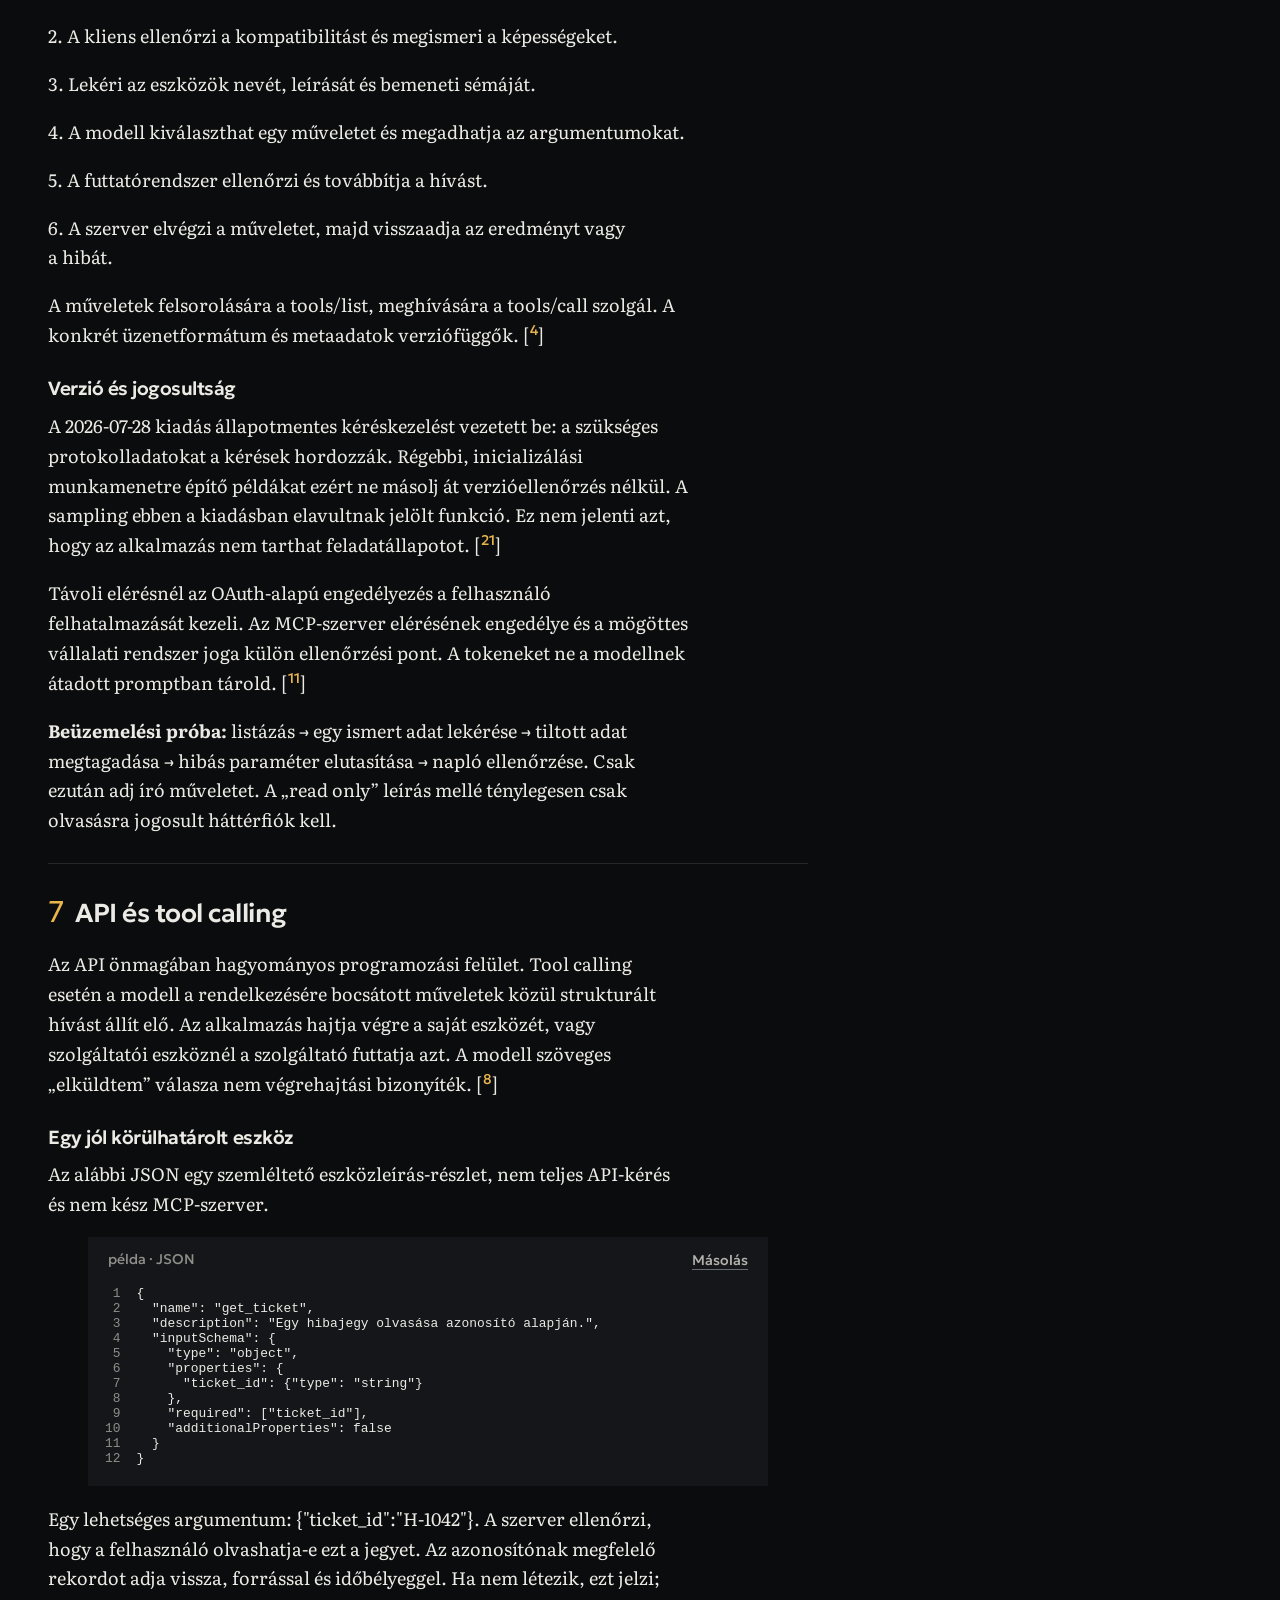
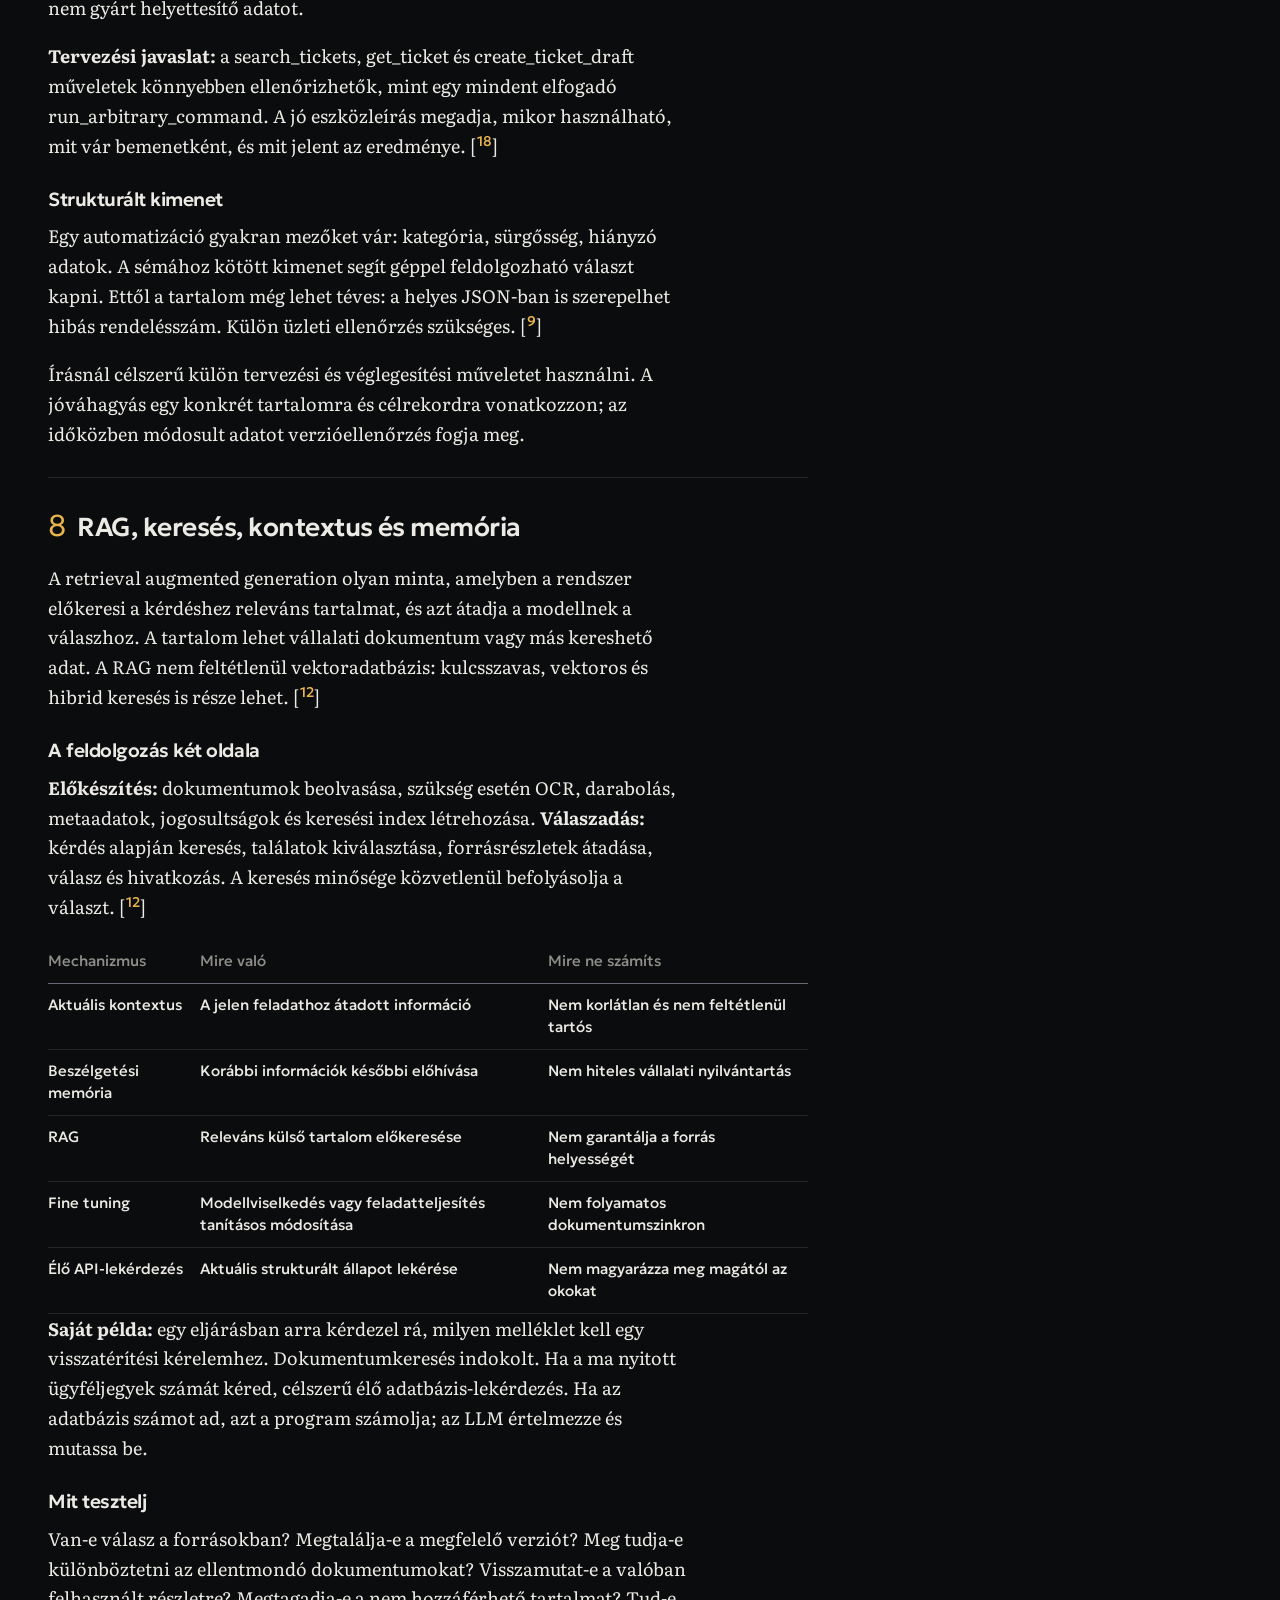
==== commit 810421bc: "Saját domain: ailessons.hu - CNAME fájl, kanonikus címek és megosztási adatok az új domainre - a REA" ====
--- a/ai-atlasz/index.html
+++ b/ai-atlasz/index.html
@@ -10,7 +10,7 @@
 <title>AI Atlasz · AI-tananyagok</title>
 <meta name="description" content="Az AI gyakorlati használatának térképe: connectorok, MCP, API és tool calling, RAG, skillek, agentek, automatizálás, feladatból kiindulva. Interaktív fogalomtérkép, folyamatlejátszó és megoldásválasztó, 18 fejezet, 23 forrás.">
 <meta name="author" content="Csaplár Dániel">
-<link rel="canonical" href="https://csaplard.github.io/ai-atlasz/">
+<link rel="canonical" href="https://ailessons.hu/ai-atlasz/">
 <link rel="icon" href="data:image/svg+xml,<svg xmlns='http://www.w3.org/2000/svg' viewBox='0 0 32 32'><rect width='32' height='32' rx='6' fill='%230b0c0e'/><circle cx='16' cy='9' r='3' fill='%23e8b44c'/><circle cx='8' cy='22' r='3' fill='none' stroke='%23eceae4' stroke-width='1.5'/><circle cx='24' cy='22' r='3' fill='none' stroke='%23eceae4' stroke-width='1.5'/><path d='M16 12 9 20M16 12 23 20M11 22h10' stroke='%23eceae4' stroke-width='1.3'/></svg>">
 <link rel="preconnect" href="https://fonts.googleapis.com"><link rel="preconnect" href="https://fonts.gstatic.com" crossorigin>
 <link href="https://fonts.googleapis.com/css2?family=Geologica:slnt,wght,CRSV,SHRP@-12..0,100..900,0..1,0..100&family=Literata:ital,opsz,wght@0,7..72,300..700;1,7..72,300..700&display=swap" rel="stylesheet">
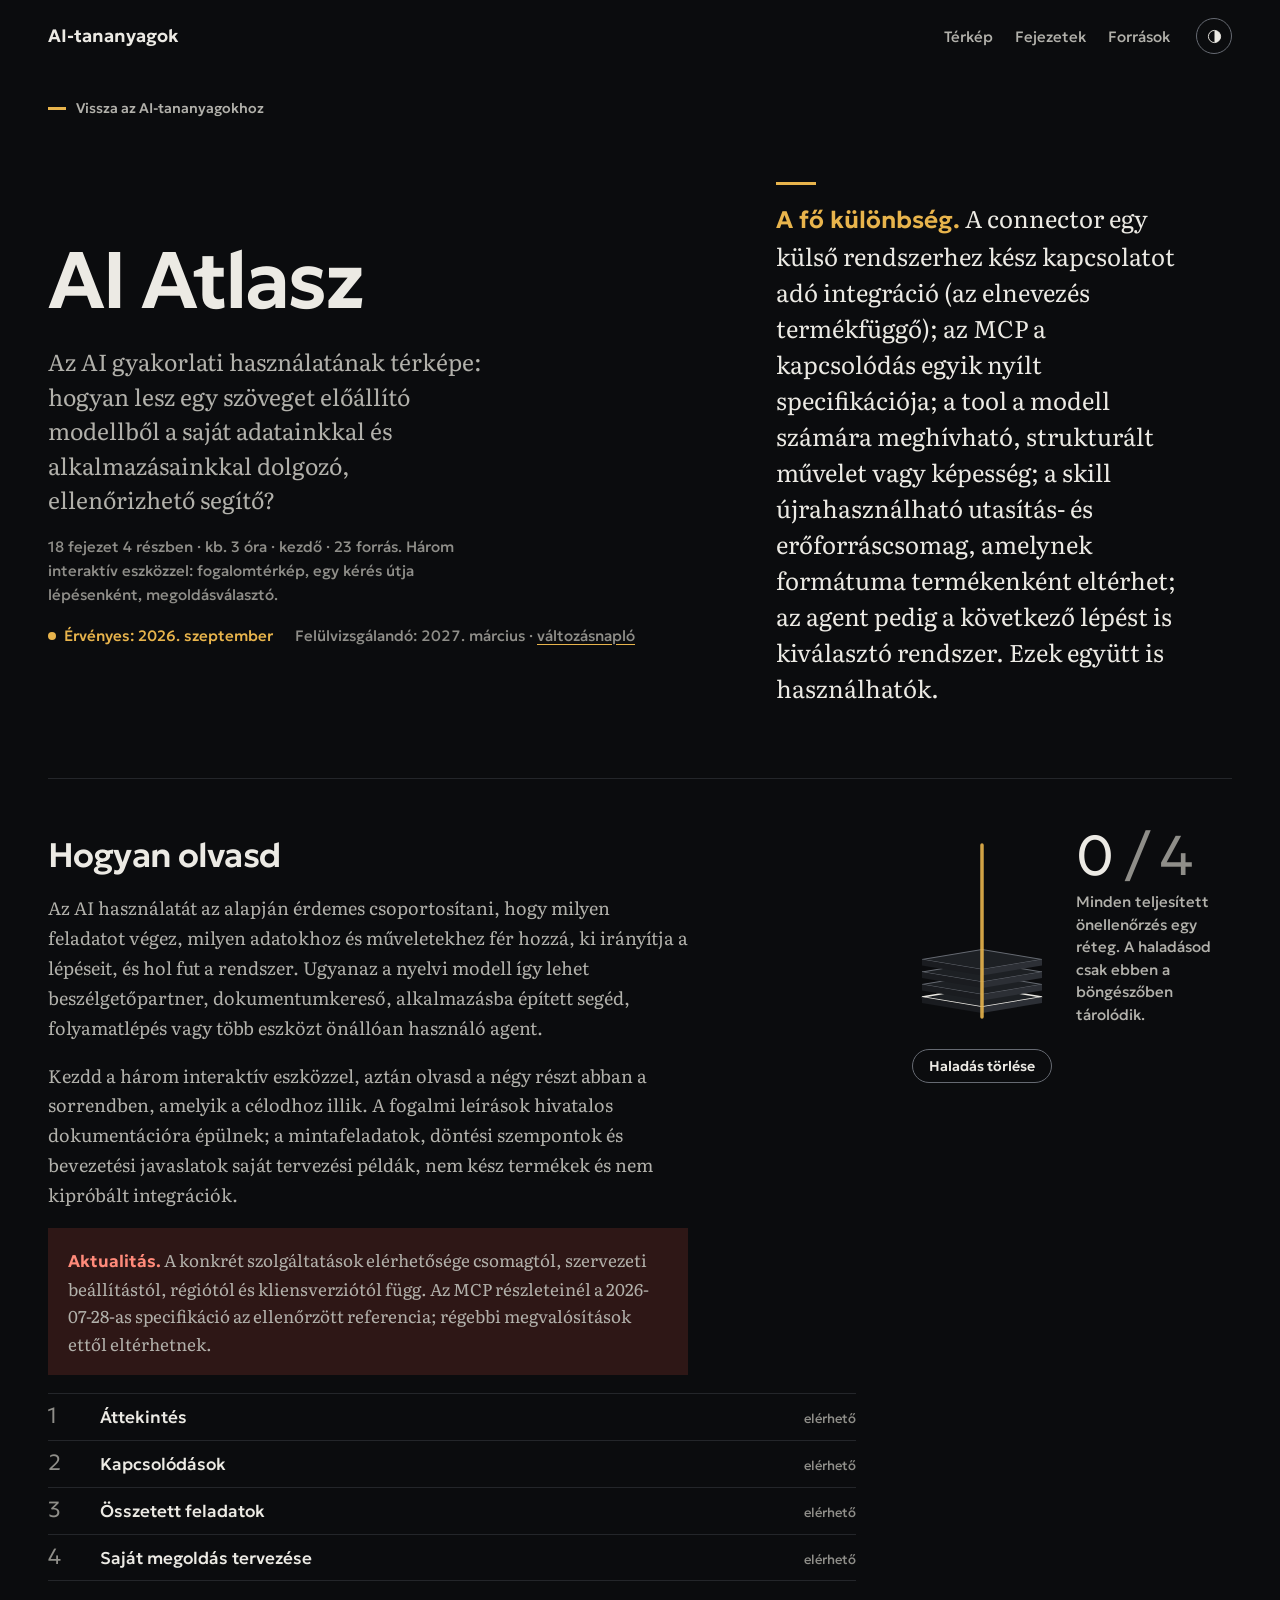
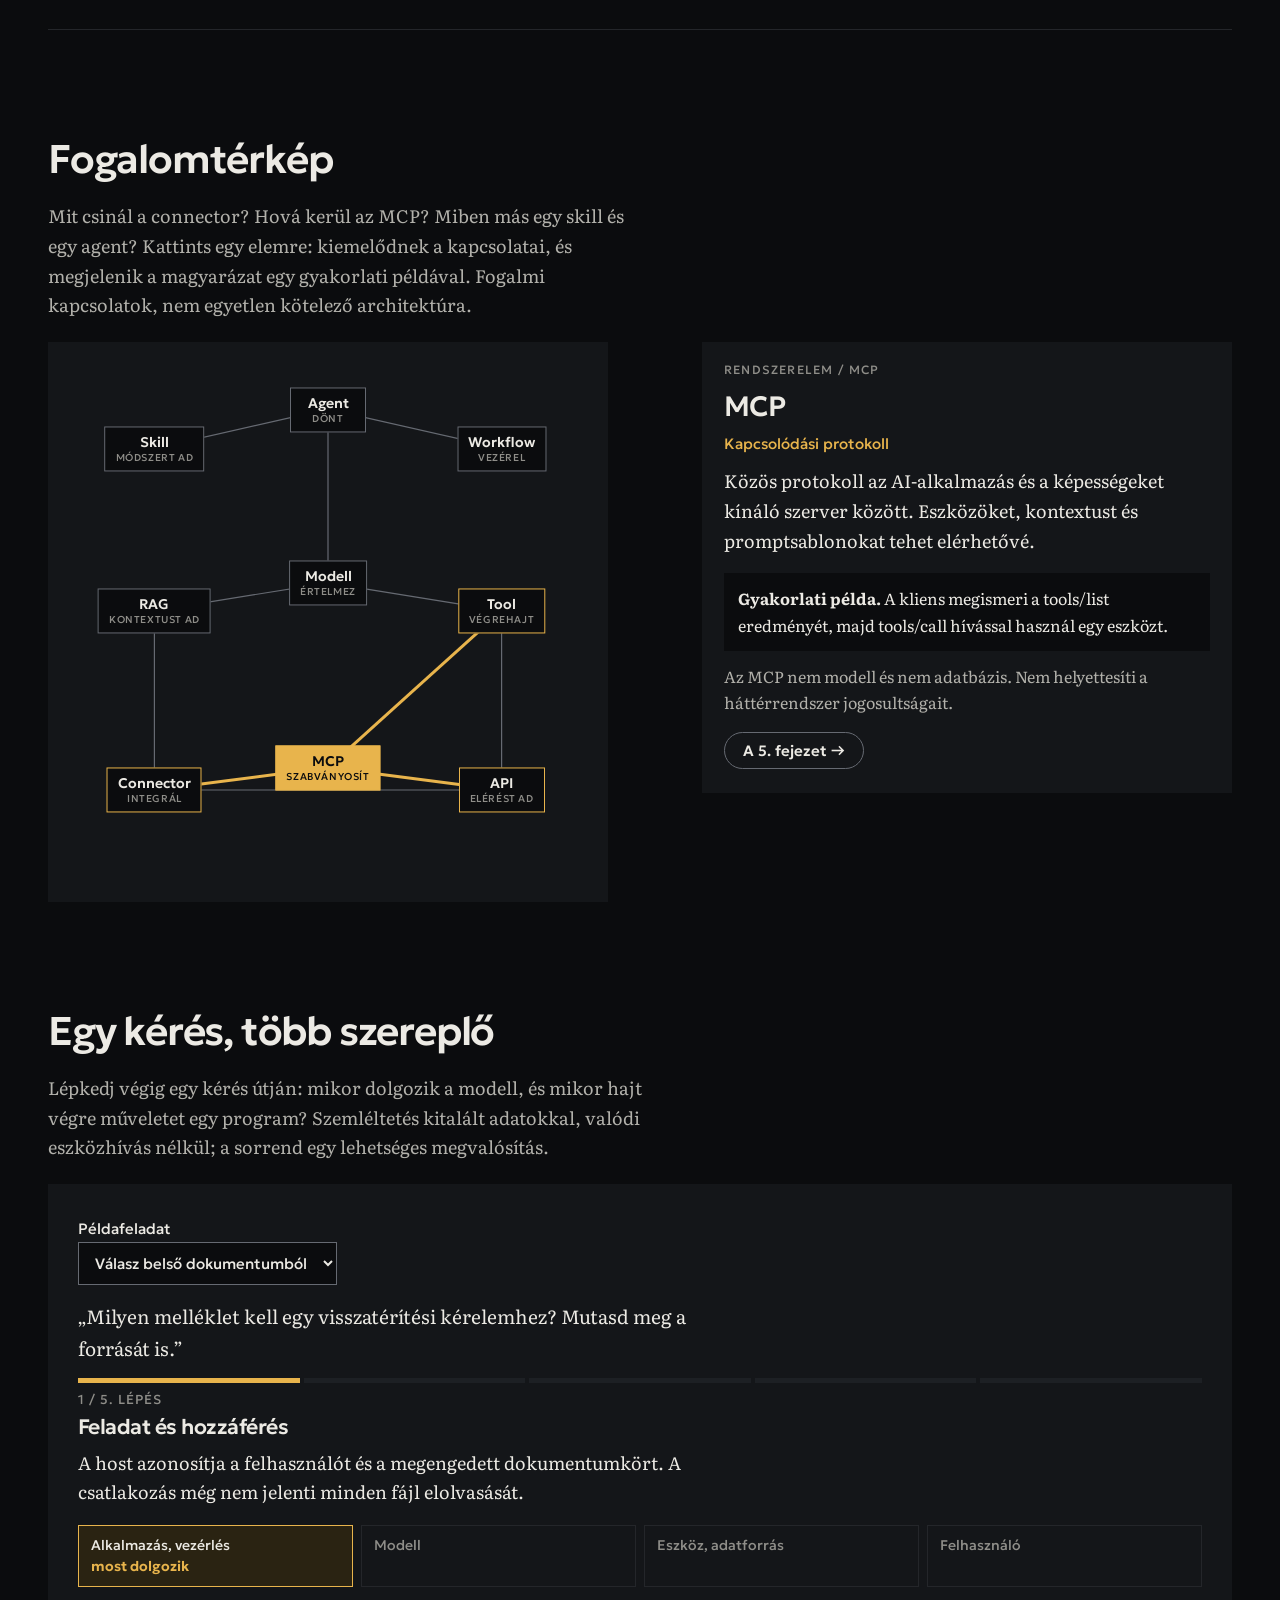
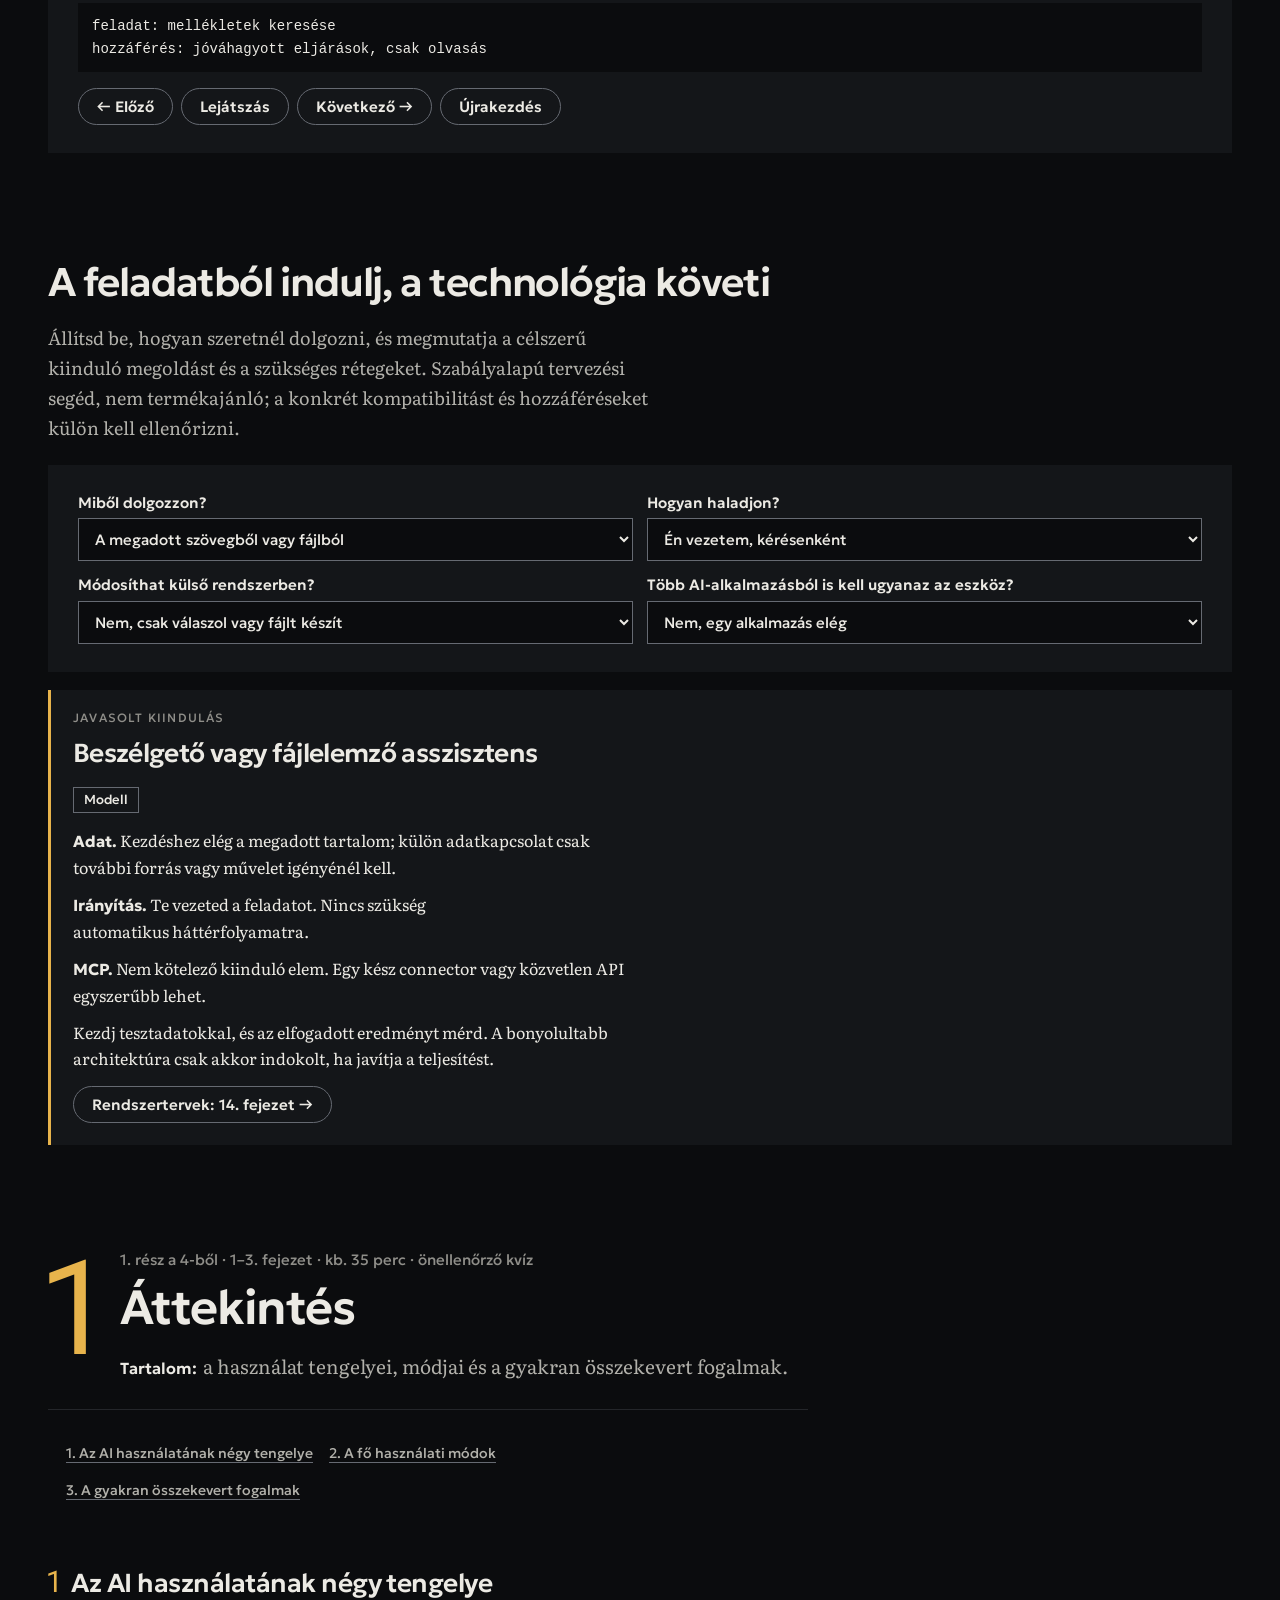
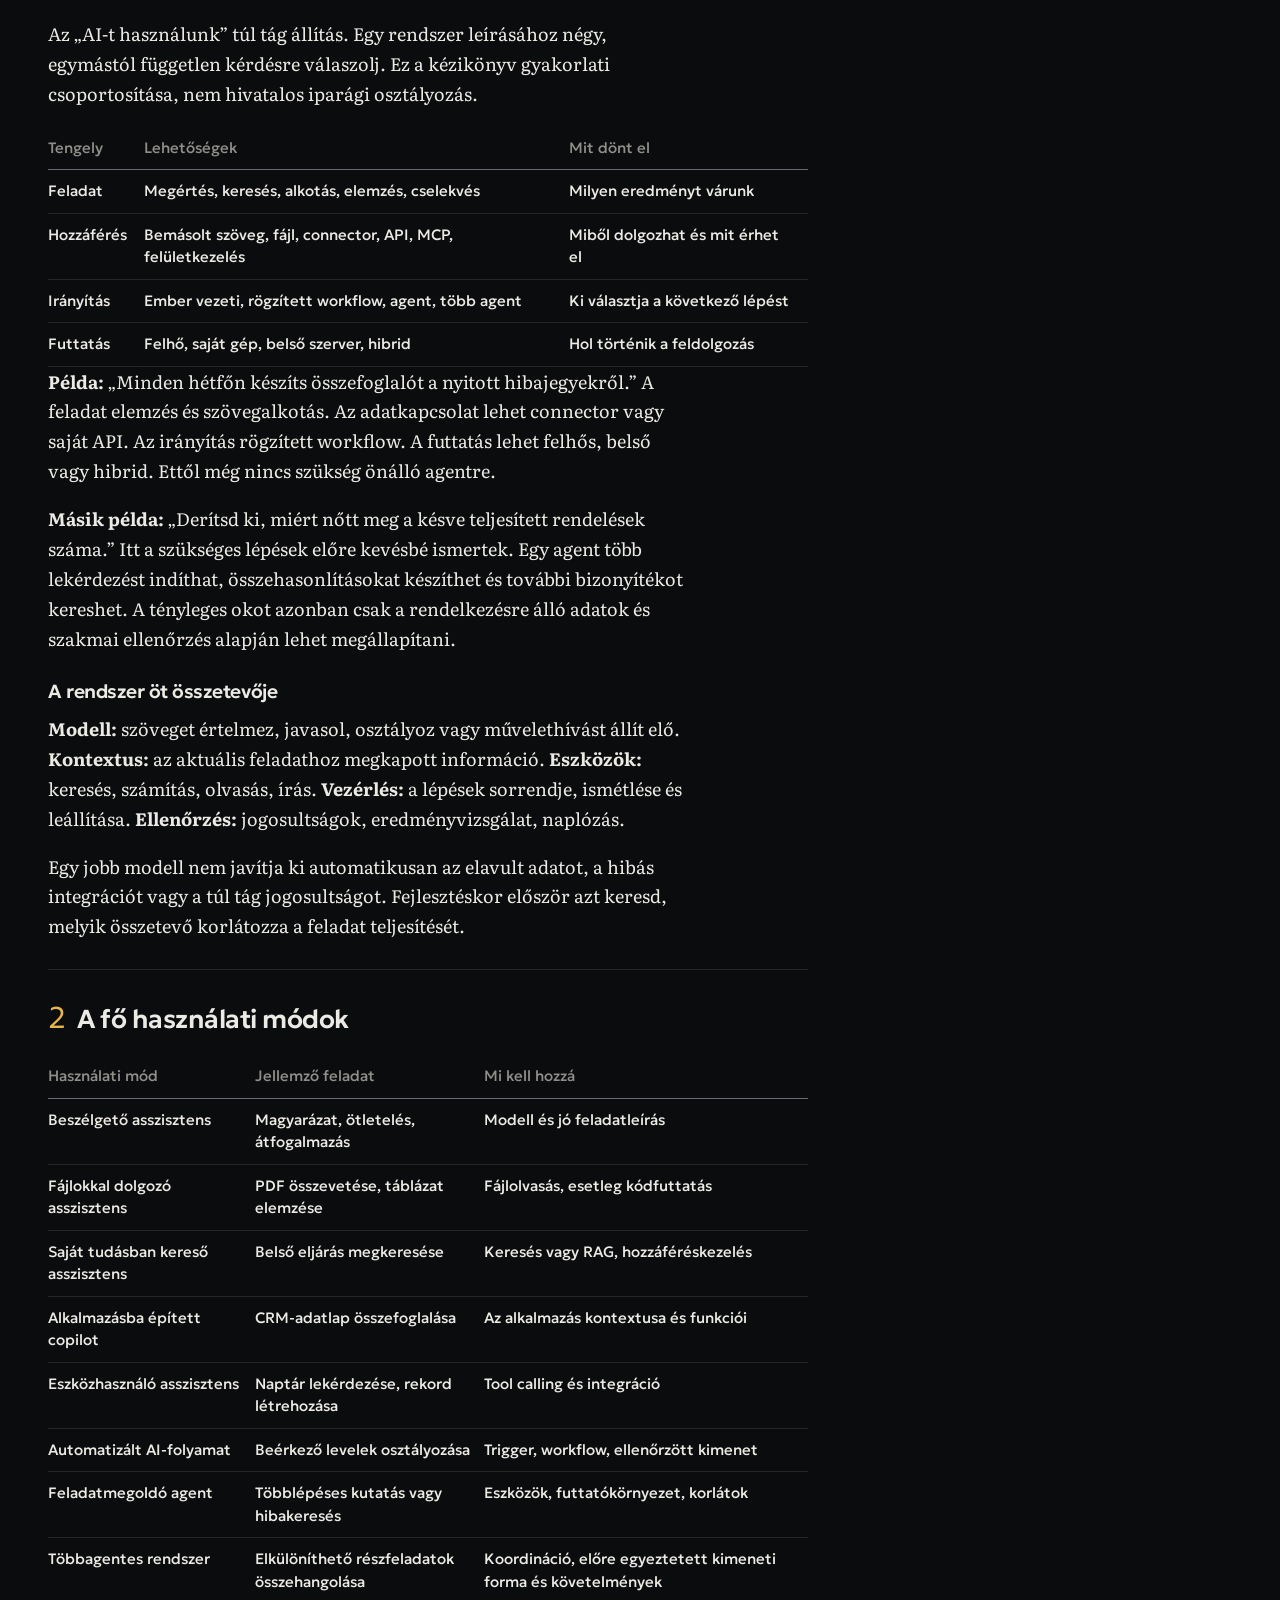
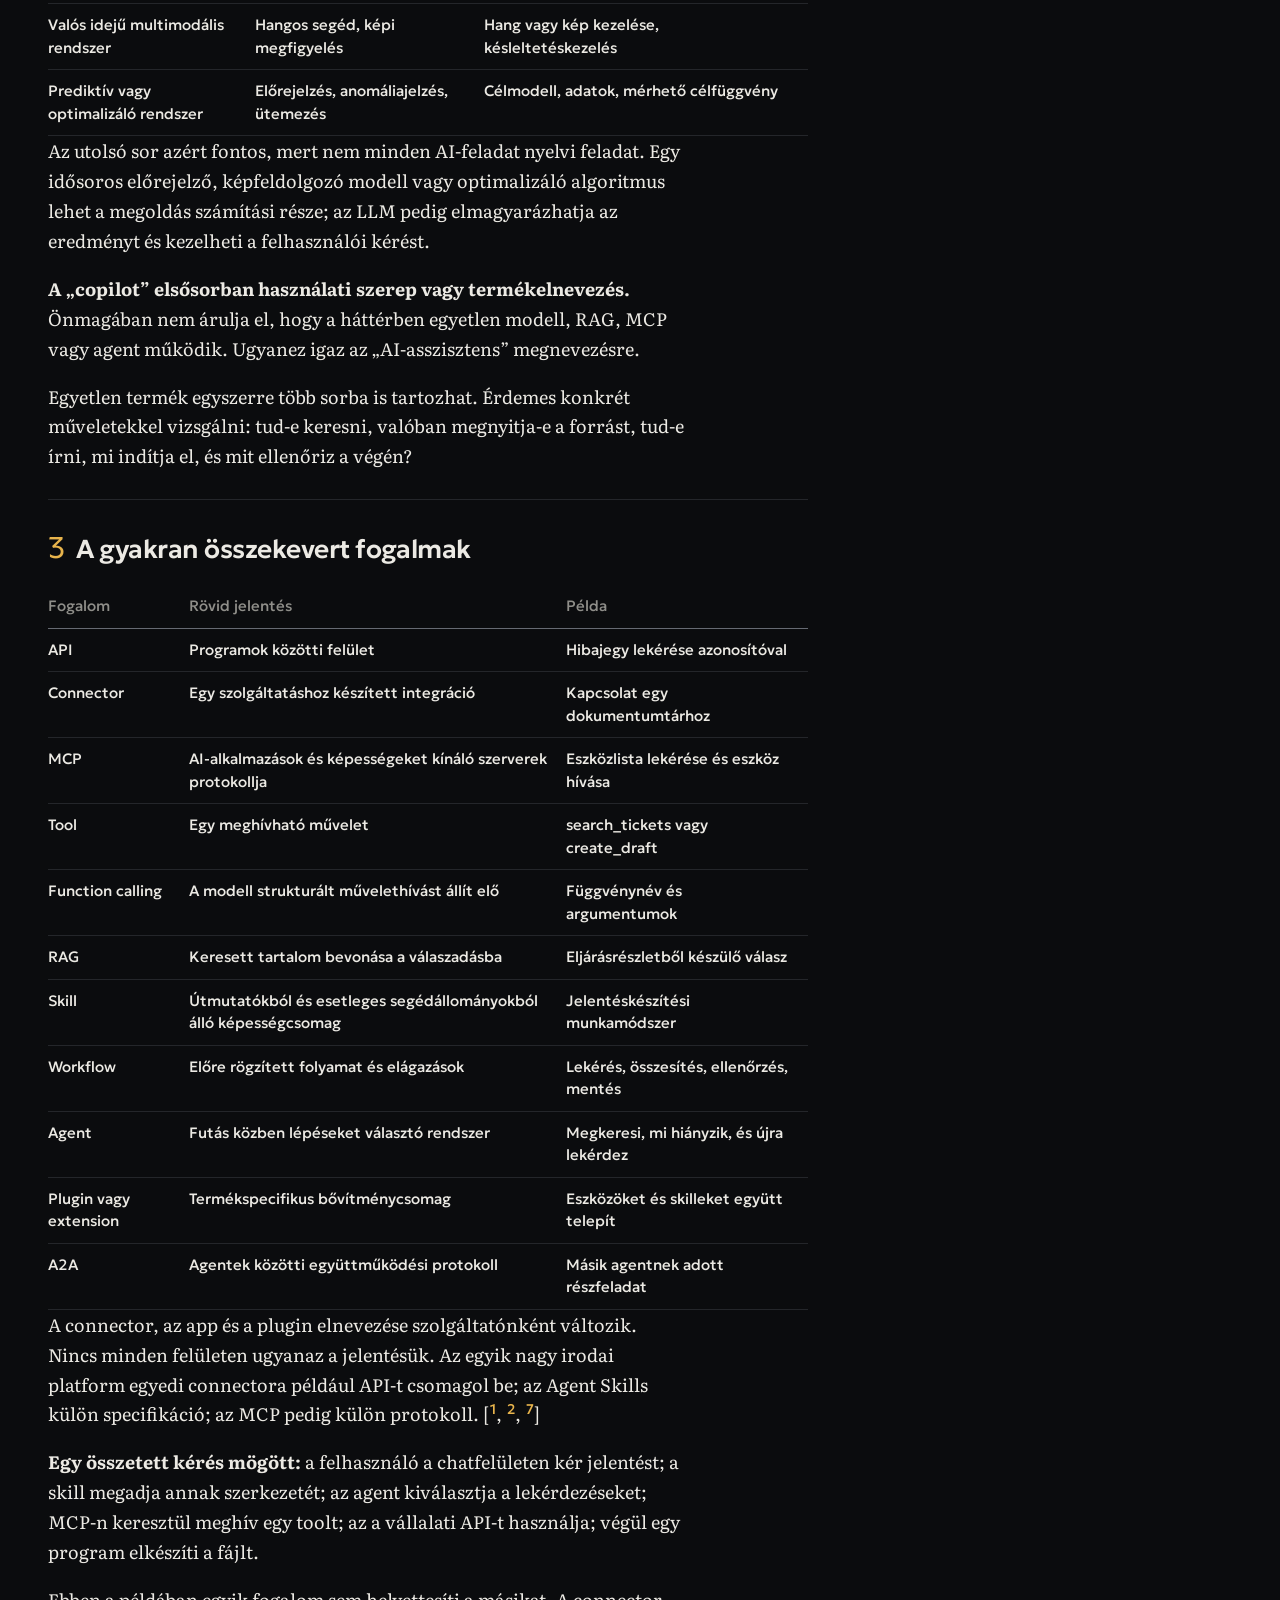
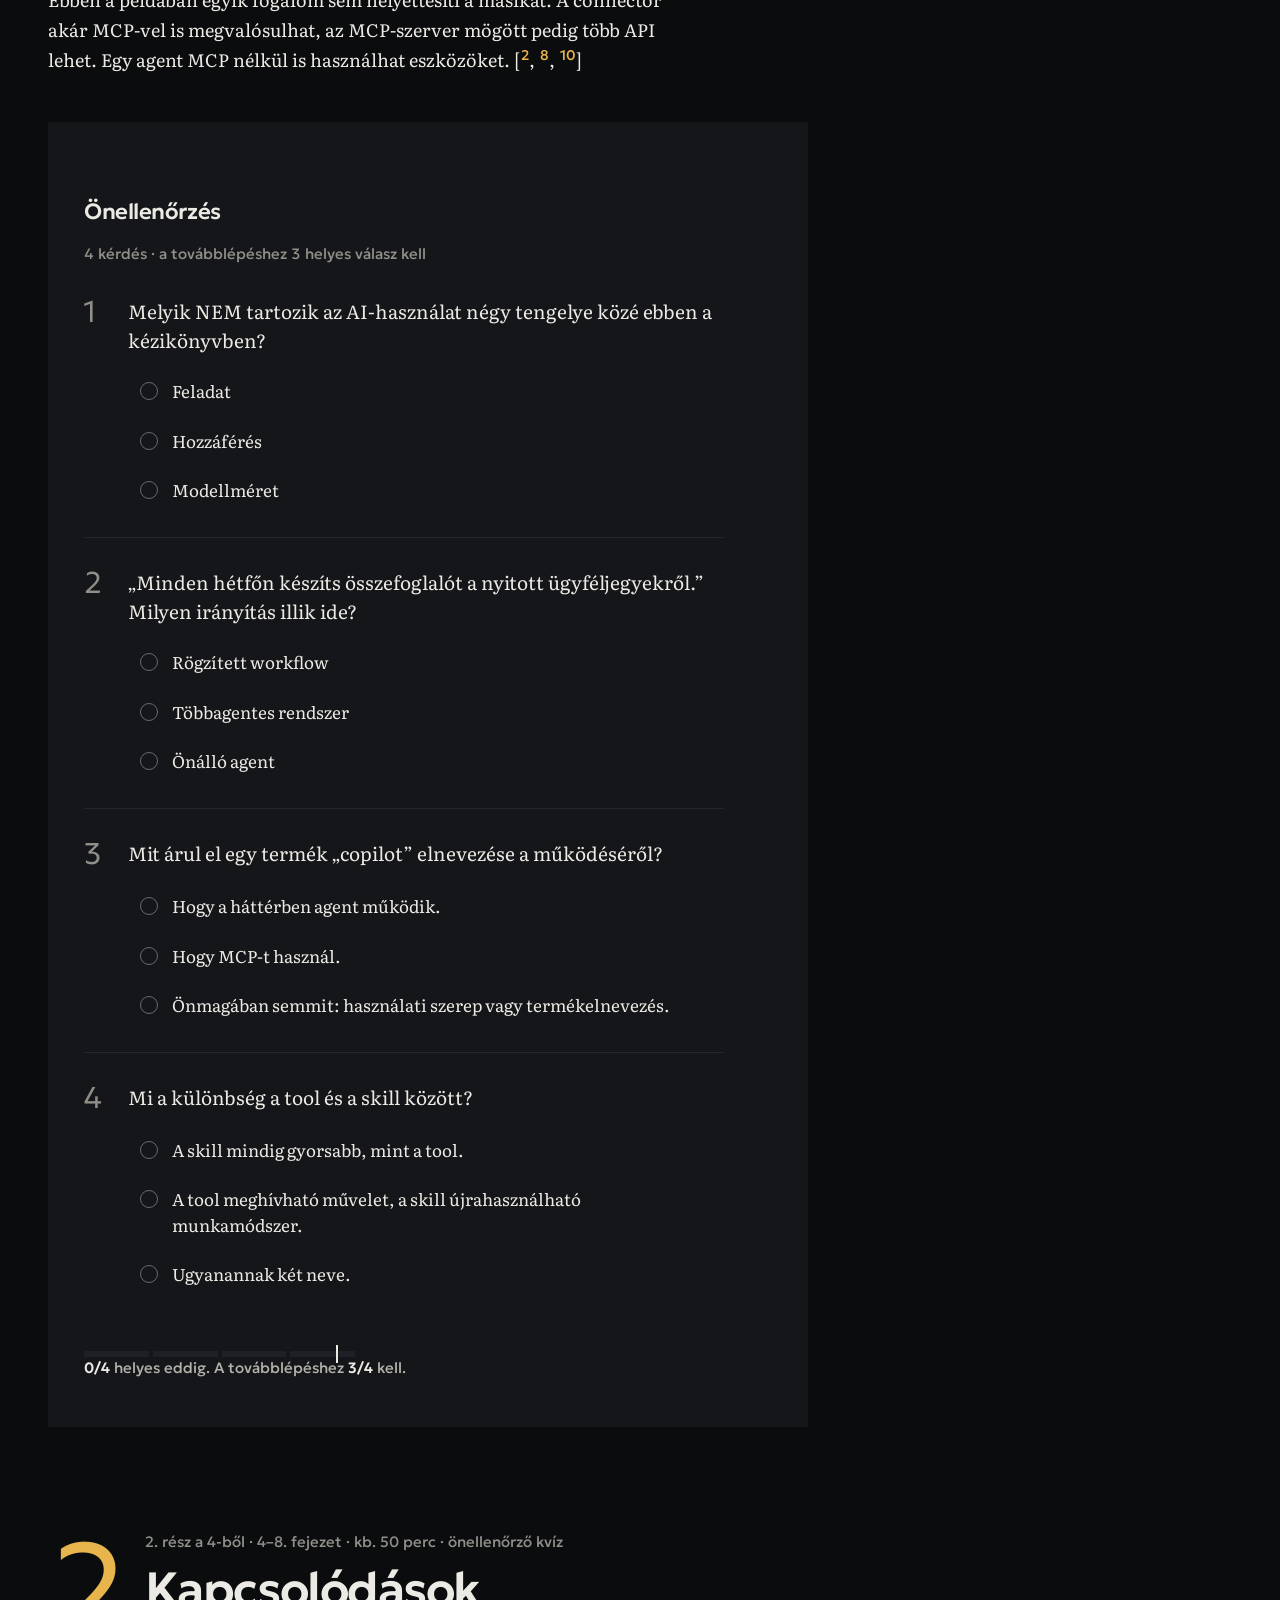
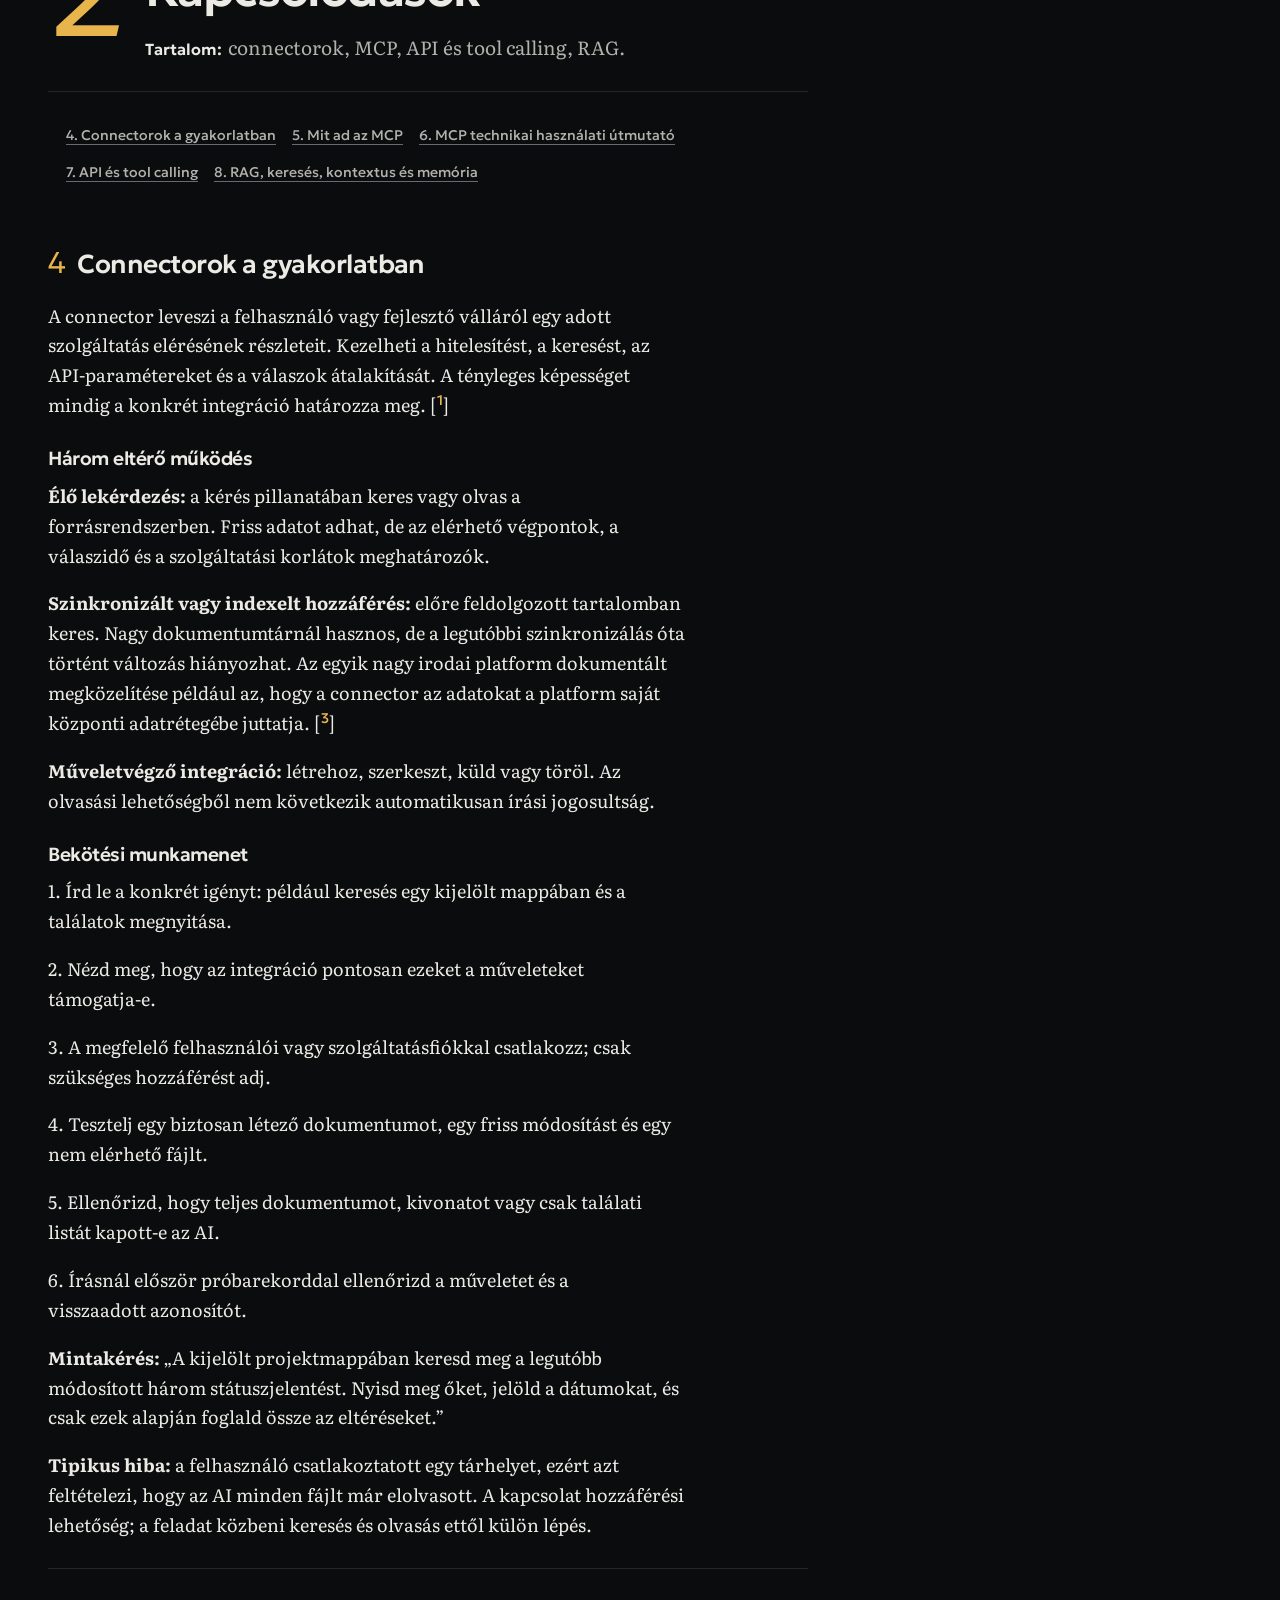
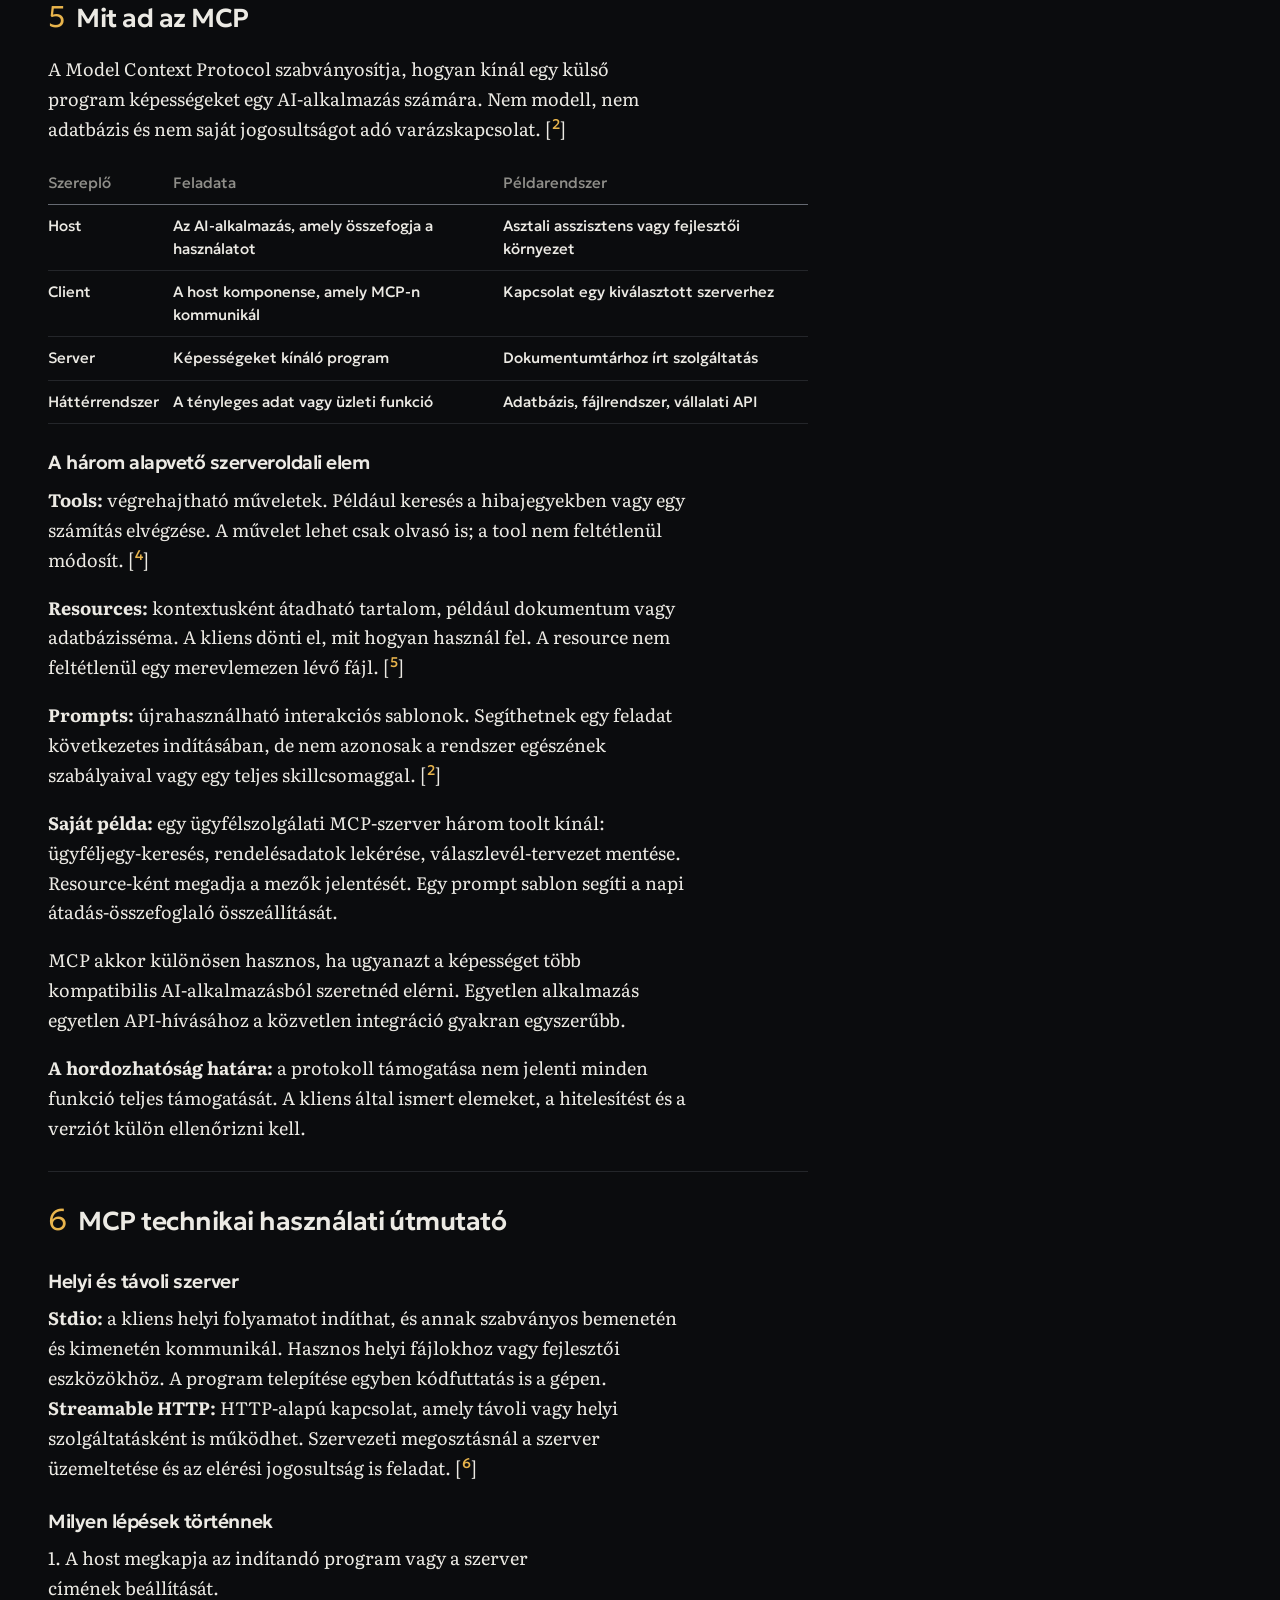
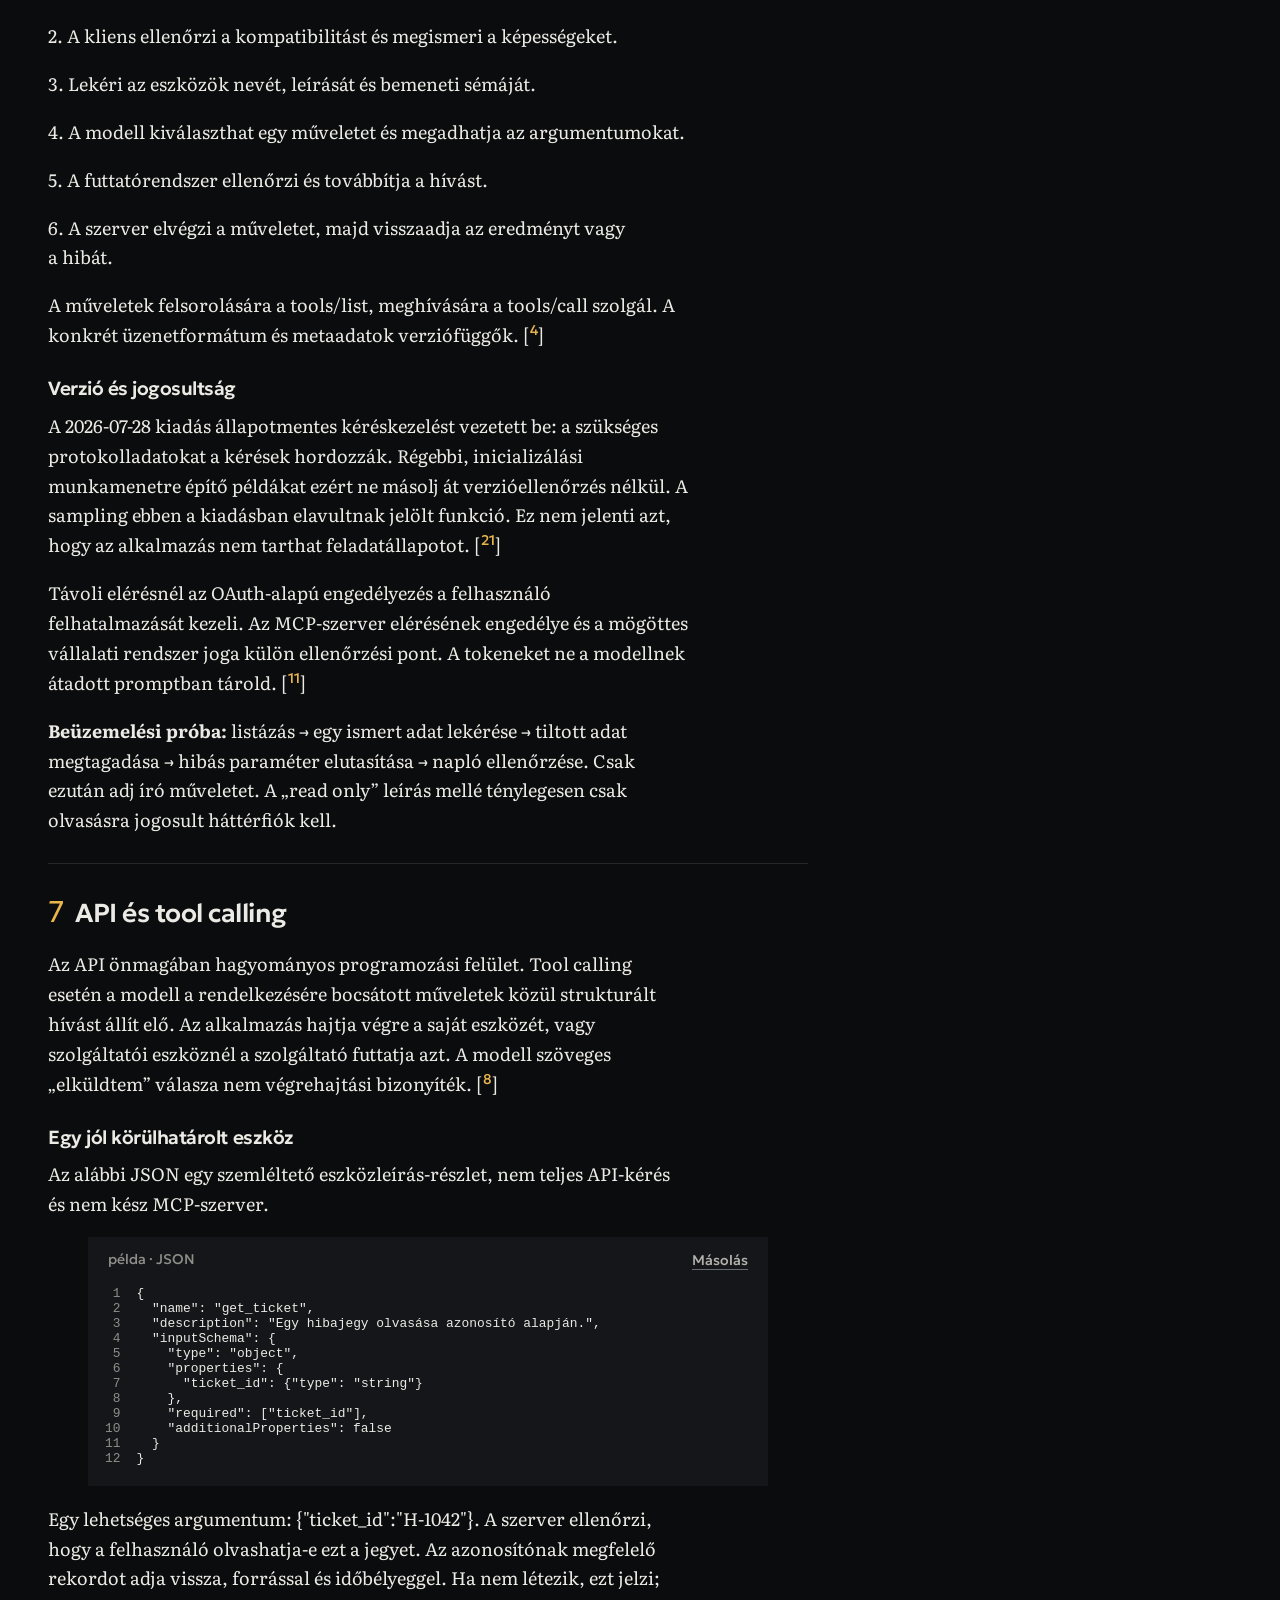
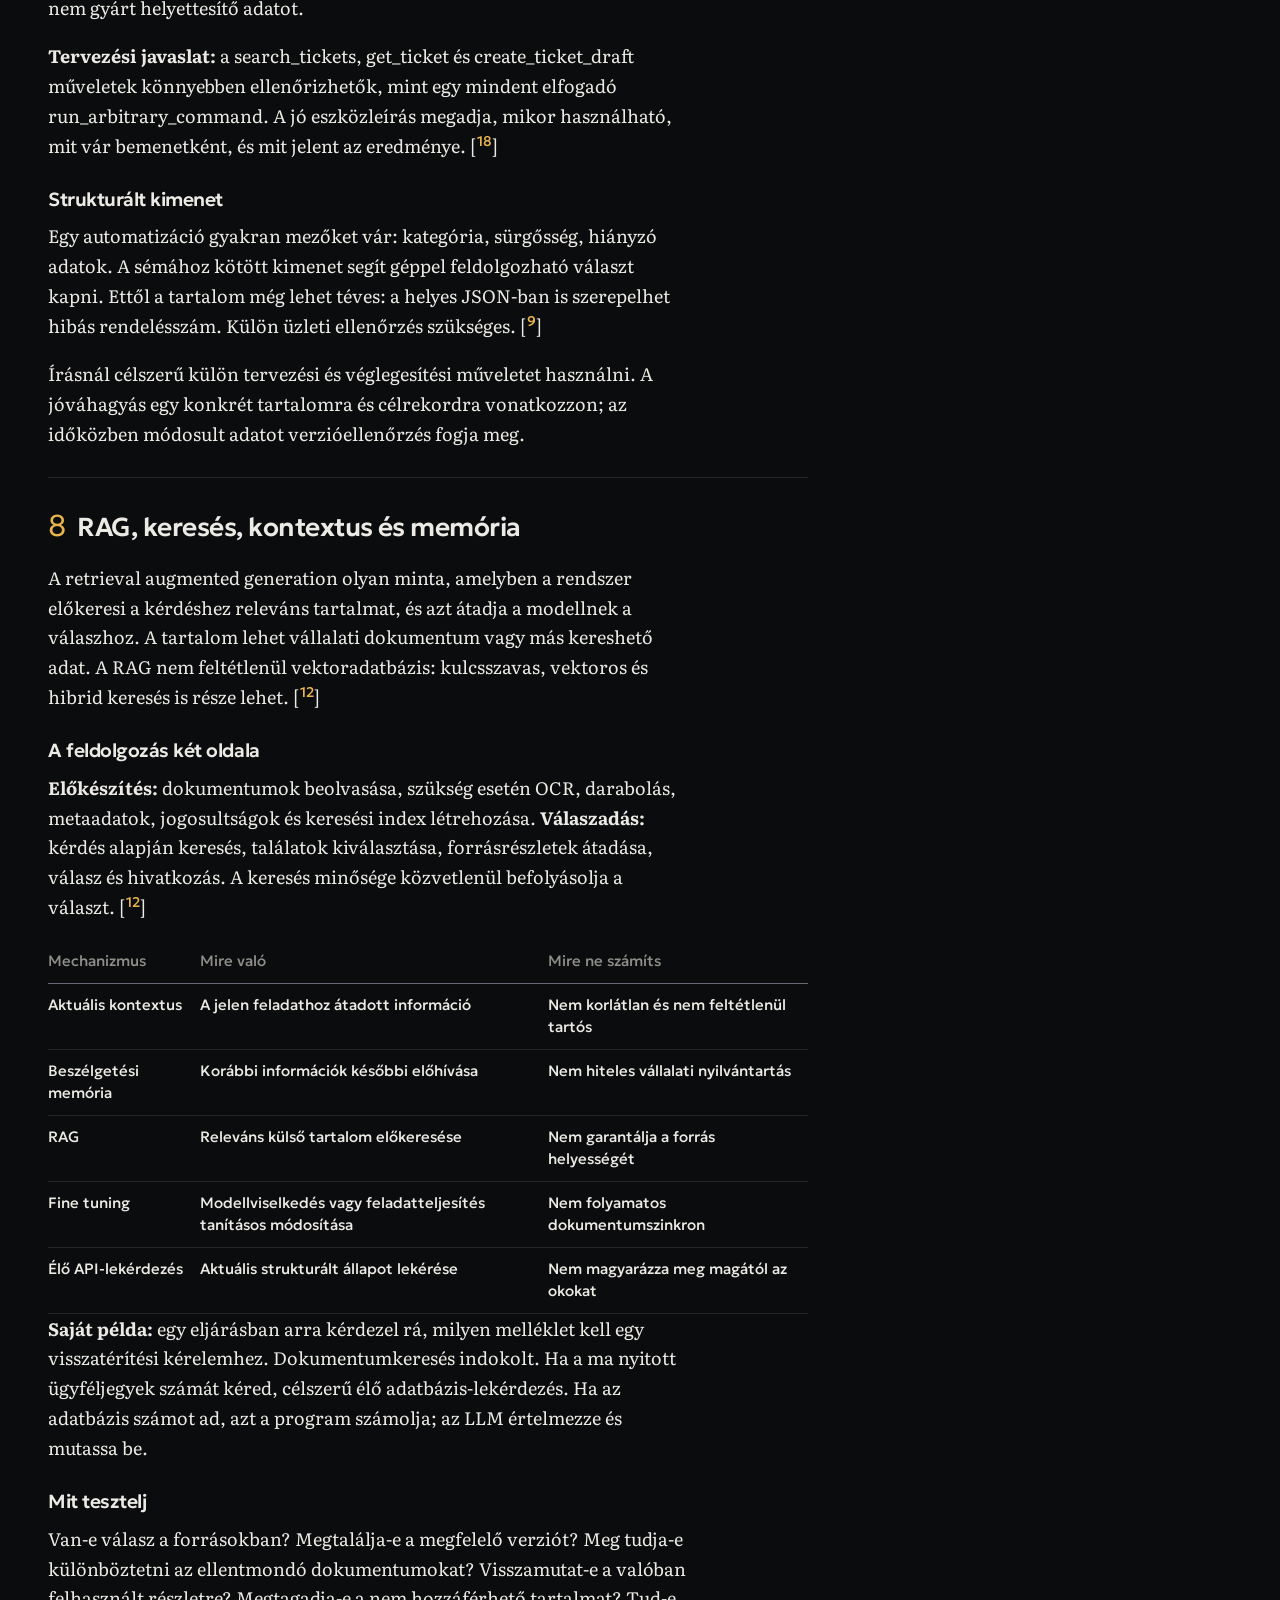
==== commit 21e063e8: "Kereshetőség és megosztás: sitemap, robots, Open Graph, JSON-LD, beszédes címek - robots.txt és site" ====
--- a/ai-atlasz/index.html
+++ b/ai-atlasz/index.html
@@ -7,10 +7,18 @@
 <html lang="hu">
 <head>
 <meta charset="utf-8"><meta name="viewport" content="width=device-width, initial-scale=1">
-<title>AI Atlasz · AI-tananyagok</title>
+<title>AI Atlasz: connectorok, MCP és agentek a gyakorlatban · AI-tananyagok</title>
 <meta name="description" content="Az AI gyakorlati használatának térképe: connectorok, MCP, API és tool calling, RAG, skillek, agentek, automatizálás, feladatból kiindulva. Interaktív fogalomtérkép, folyamatlejátszó és megoldásválasztó, 18 fejezet, 23 forrás.">
 <meta name="author" content="Csaplár Dániel">
 <link rel="canonical" href="https://ailessons.hu/ai-atlasz/">
+<meta property="og:type" content="website">
+<meta property="og:locale" content="hu_HU">
+<meta property="og:site_name" content="AI-tananyagok">
+<meta property="og:url" content="https://ailessons.hu/ai-atlasz/">
+<meta property="og:title" content="AI Atlasz: connectorok, MCP és agentek a gyakorlatban">
+<meta property="og:description" content="Az AI gyakorlati használatának térképe: connectorok, MCP, API és tool calling, RAG, skillek, agentek, automatizálás, feladatból kiindulva. Interaktív fogalomtérkép, folyamatlejátszó és megoldásválasztó, 18 fejezet, 23 forrás.">
+<meta property="og:image" content="https://ailessons.hu/assets/og-kep.jpg">
+<meta name="twitter:card" content="summary_large_image">
 <link rel="icon" href="data:image/svg+xml,<svg xmlns='http://www.w3.org/2000/svg' viewBox='0 0 32 32'><rect width='32' height='32' rx='6' fill='%230b0c0e'/><circle cx='16' cy='9' r='3' fill='%23e8b44c'/><circle cx='8' cy='22' r='3' fill='none' stroke='%23eceae4' stroke-width='1.5'/><circle cx='24' cy='22' r='3' fill='none' stroke='%23eceae4' stroke-width='1.5'/><path d='M16 12 9 20M16 12 23 20M11 22h10' stroke='%23eceae4' stroke-width='1.3'/></svg>">
 <link rel="preconnect" href="https://fonts.googleapis.com"><link rel="preconnect" href="https://fonts.gstatic.com" crossorigin>
 <link href="https://fonts.googleapis.com/css2?family=Geologica:slnt,wght,CRSV,SHRP@-12..0,100..900,0..1,0..100&family=Literata:ital,opsz,wght@0,7..72,300..700;1,7..72,300..700&display=swap" rel="stylesheet">
@@ -77,6 +85,31 @@
 .ch-toc a:hover{color:var(--ink)}
 .refs-inline{white-space:nowrap}
 </style>
+<script type="application/ld+json">
+{
+ "@context": "https://schema.org",
+ "@type": "Course",
+ "name": "AI Atlasz",
+ "description": "Az AI gyakorlati használatának térképe: connectorok, MCP, API és tool calling, RAG, skillek, agentek, automatizálás, feladatból kiindulva. Interaktív fogalomtérkép, folyamatlejátszó és megoldásválasztó, 18 fejezet, 23 forrás.",
+ "url": "https://ailessons.hu/ai-atlasz/",
+ "inLanguage": "hu",
+ "isAccessibleForFree": true,
+ "educationalLevel": "kezdő",
+ "provider": {
+  "@type": "Person",
+  "name": "Csaplár Dániel",
+  "url": "https://ailessons.hu/az-oldalrol/"
+ },
+ "author": {
+  "@type": "Person",
+  "name": "Csaplár Dániel",
+  "url": "https://ailessons.hu/az-oldalrol/"
+ },
+ "license": "https://creativecommons.org/licenses/by-nc-sa/4.0/",
+ "dateModified": "2026-09-27",
+ "timeRequired": "PT3H"
+}
+</script>
 </head>
 <body data-material="ai-atlasz" data-store="atlasz_progress_v1" data-levels="4" data-nolock>
 <header class="top fixed">
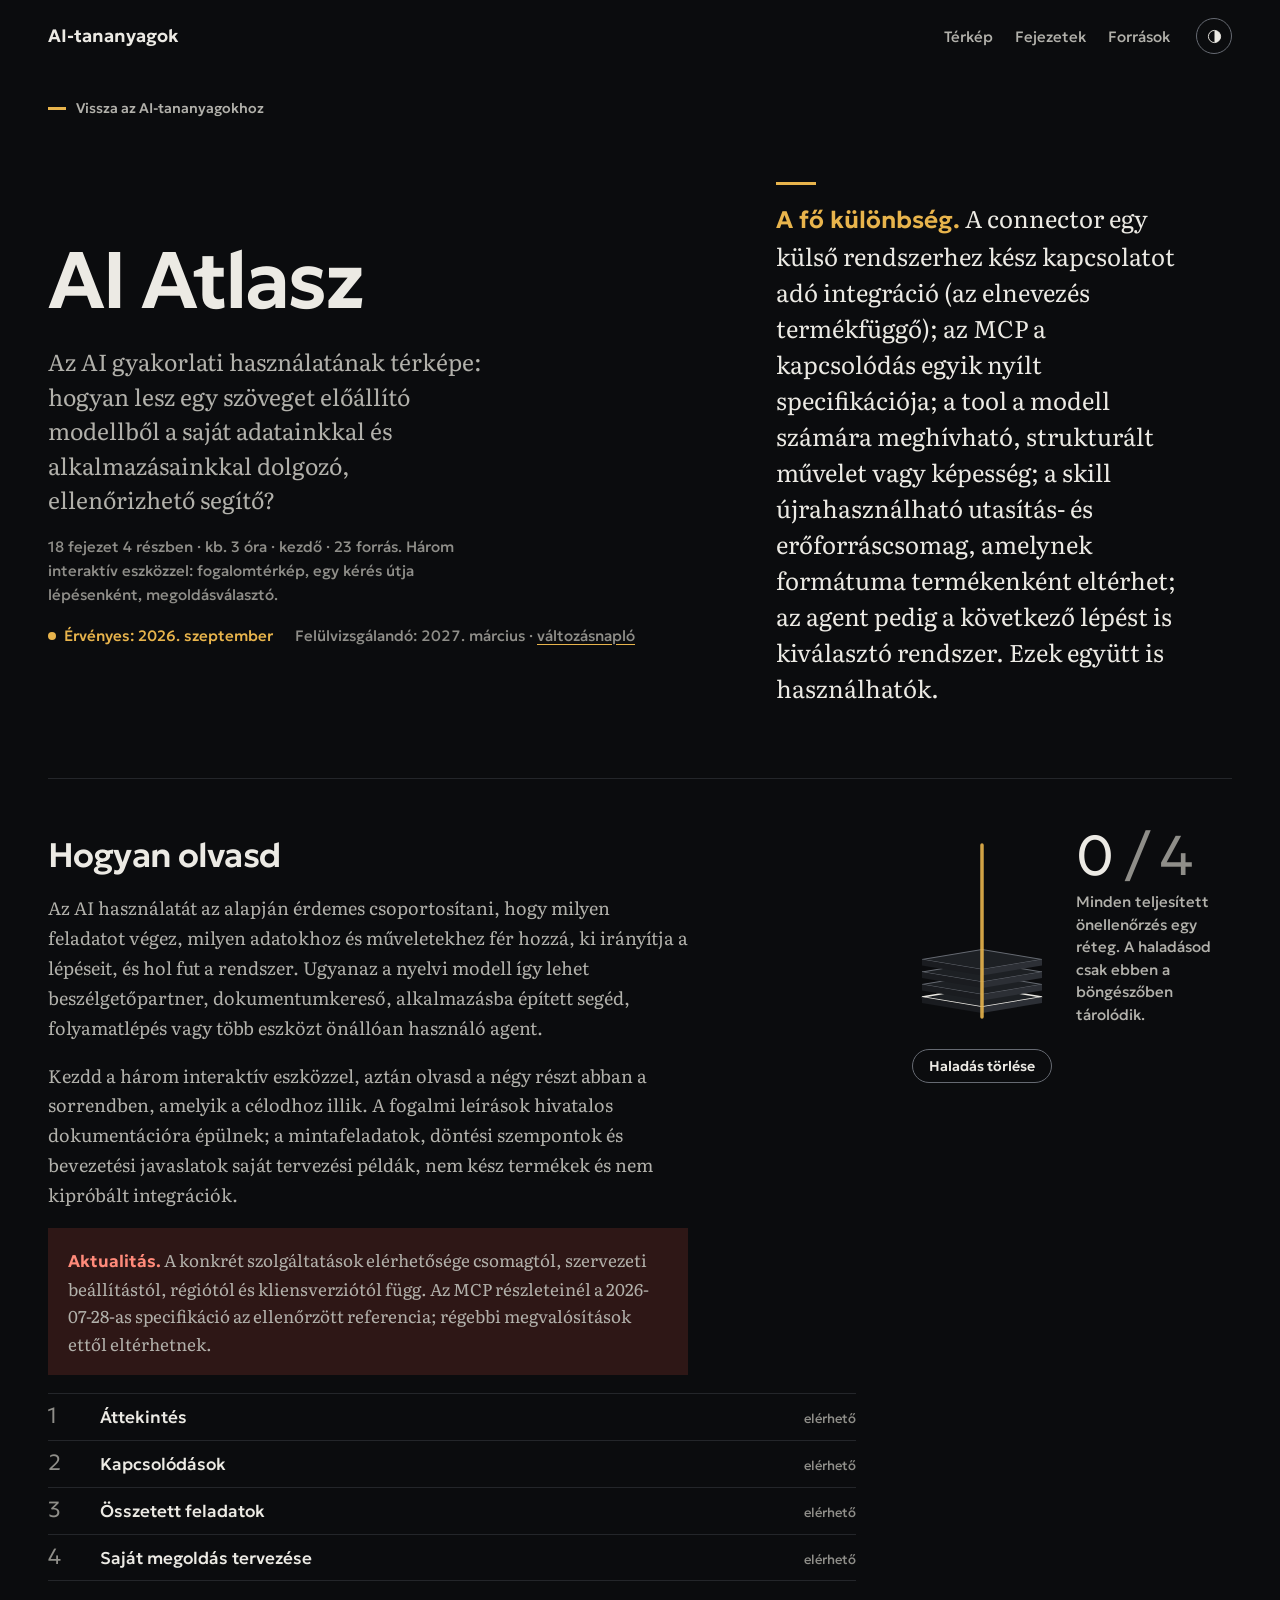
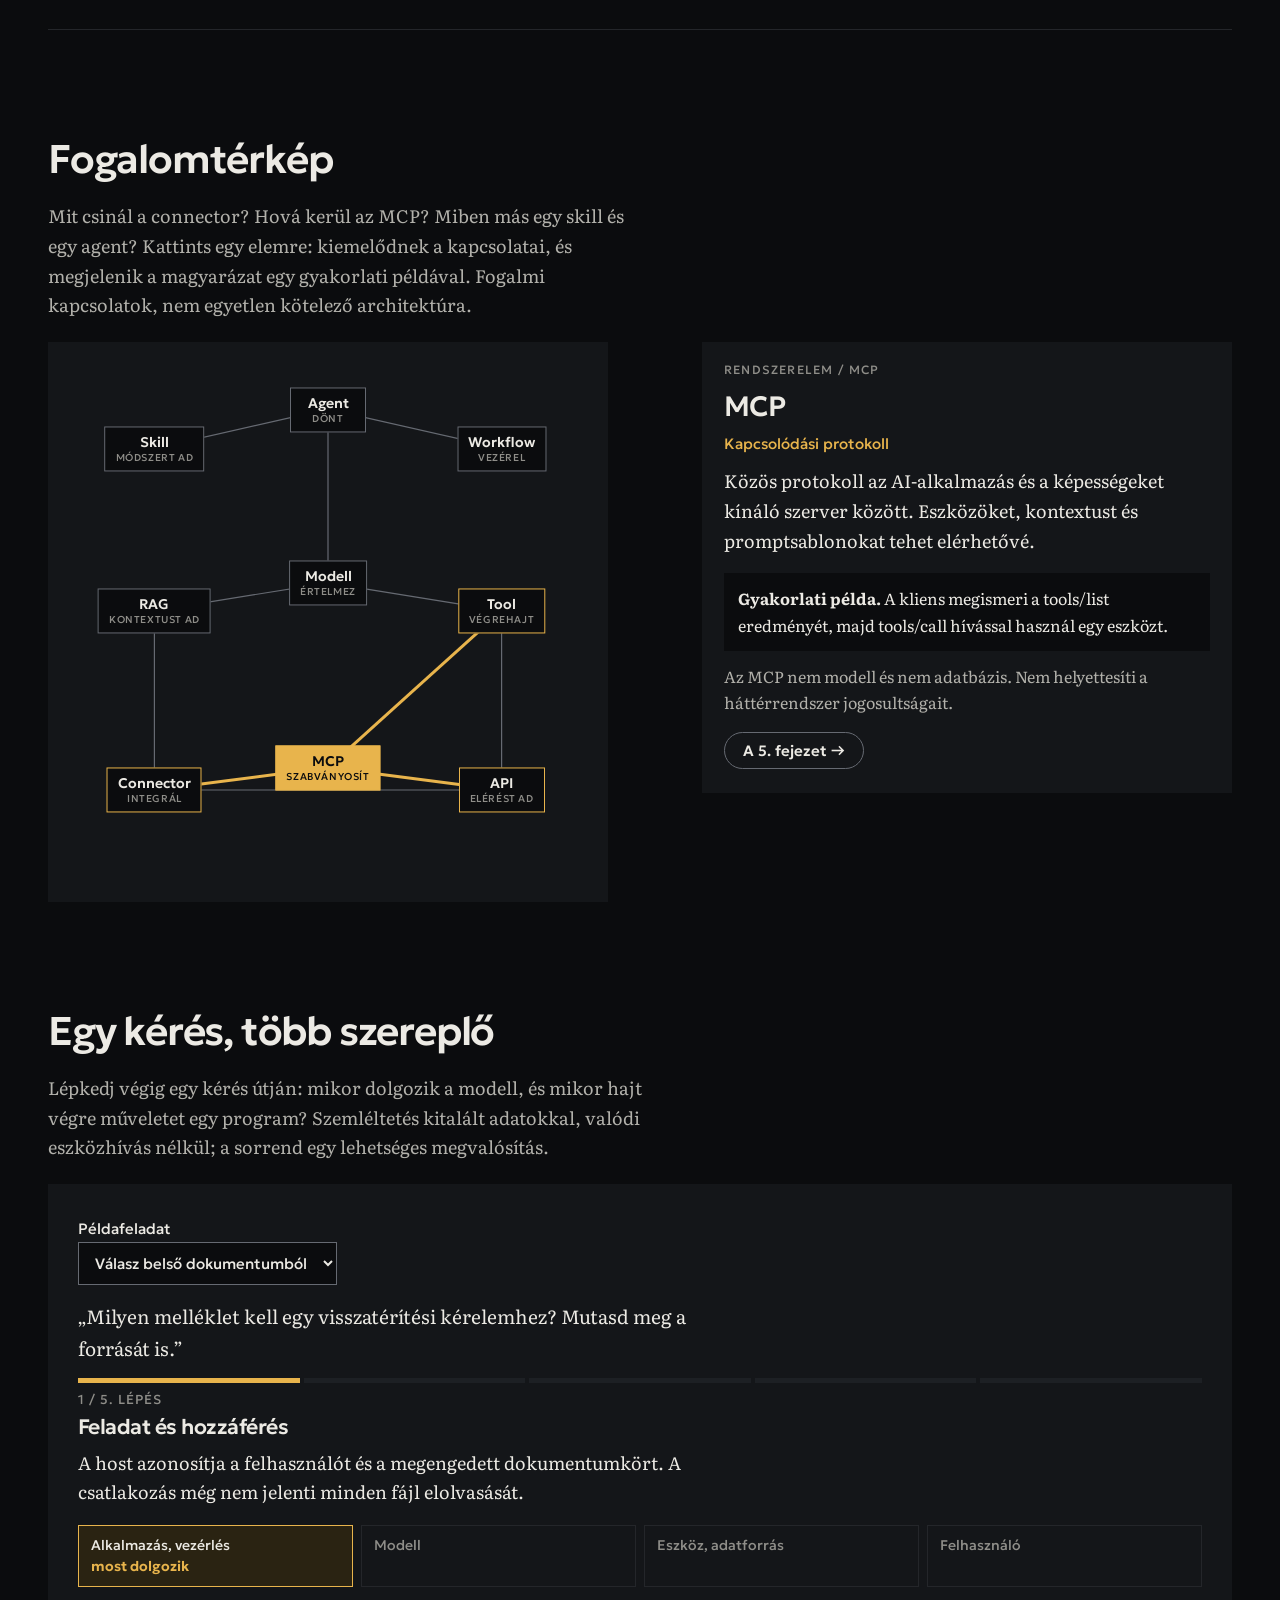
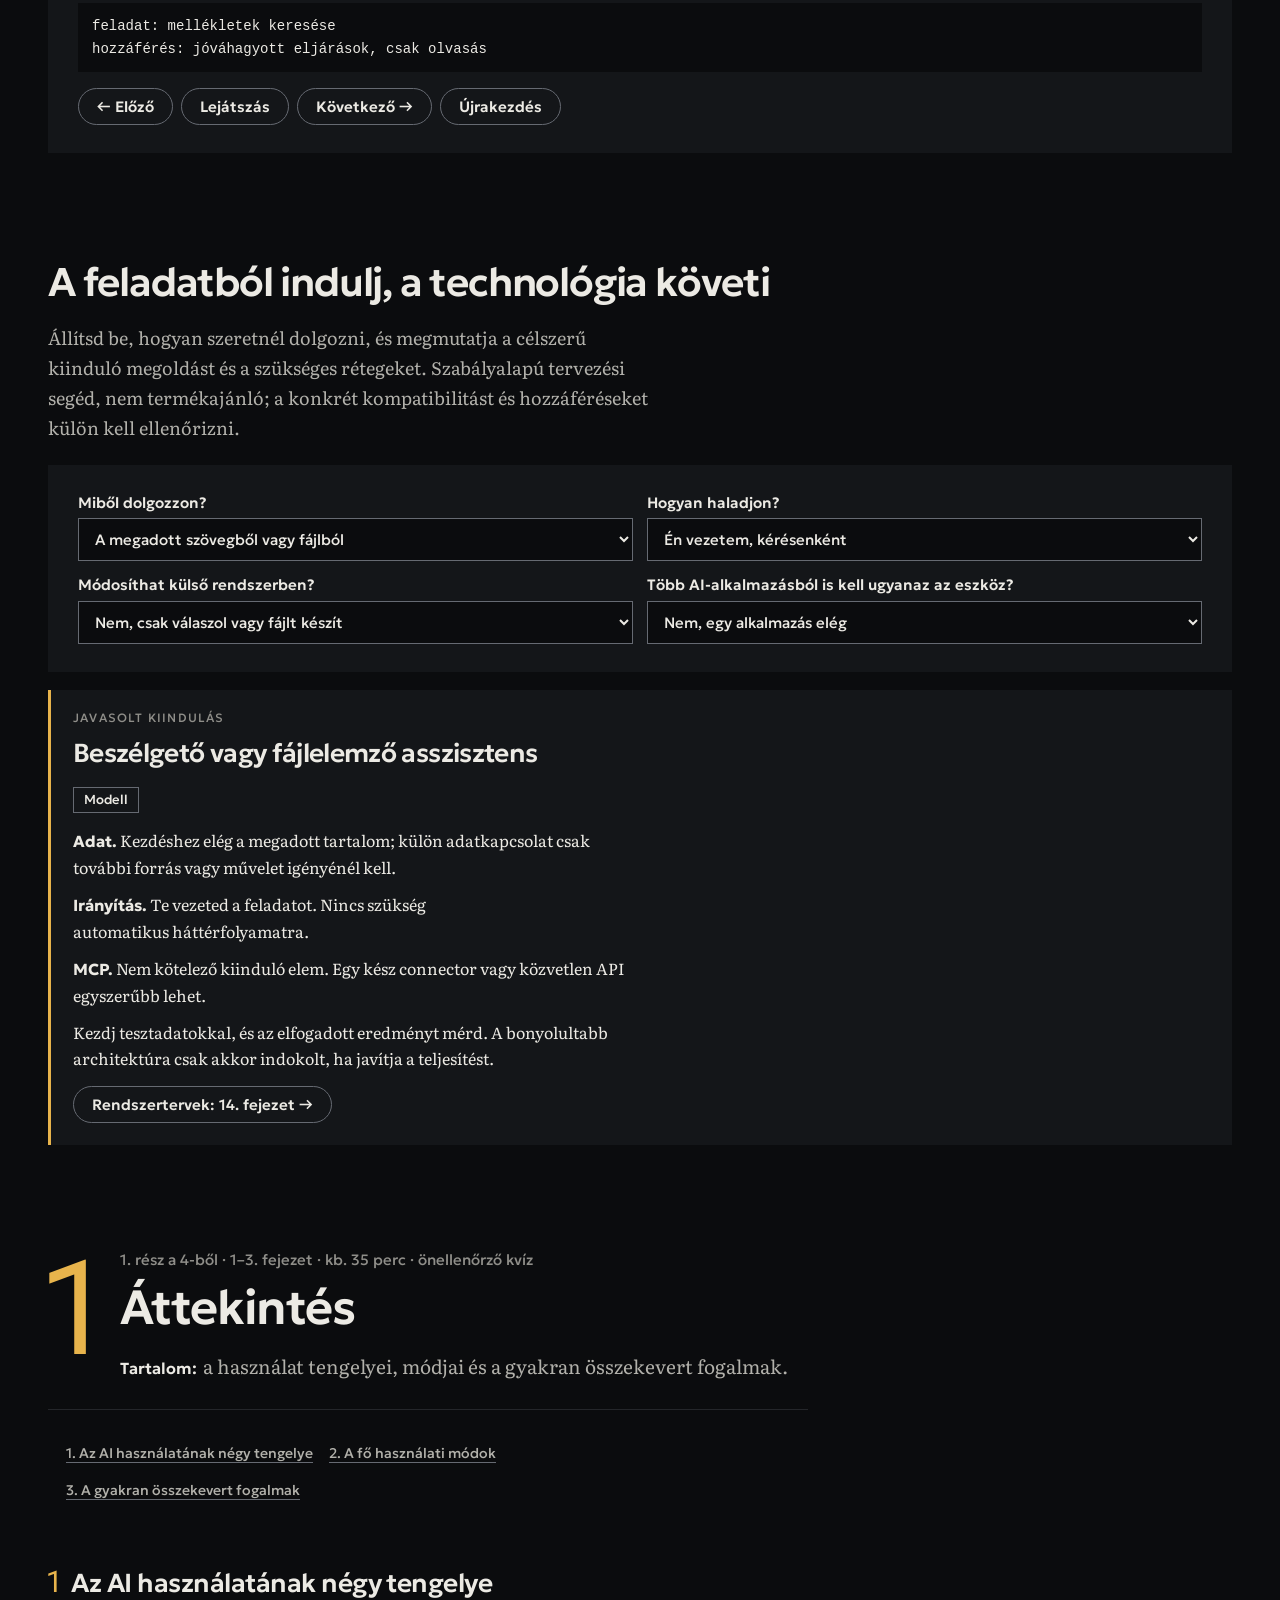
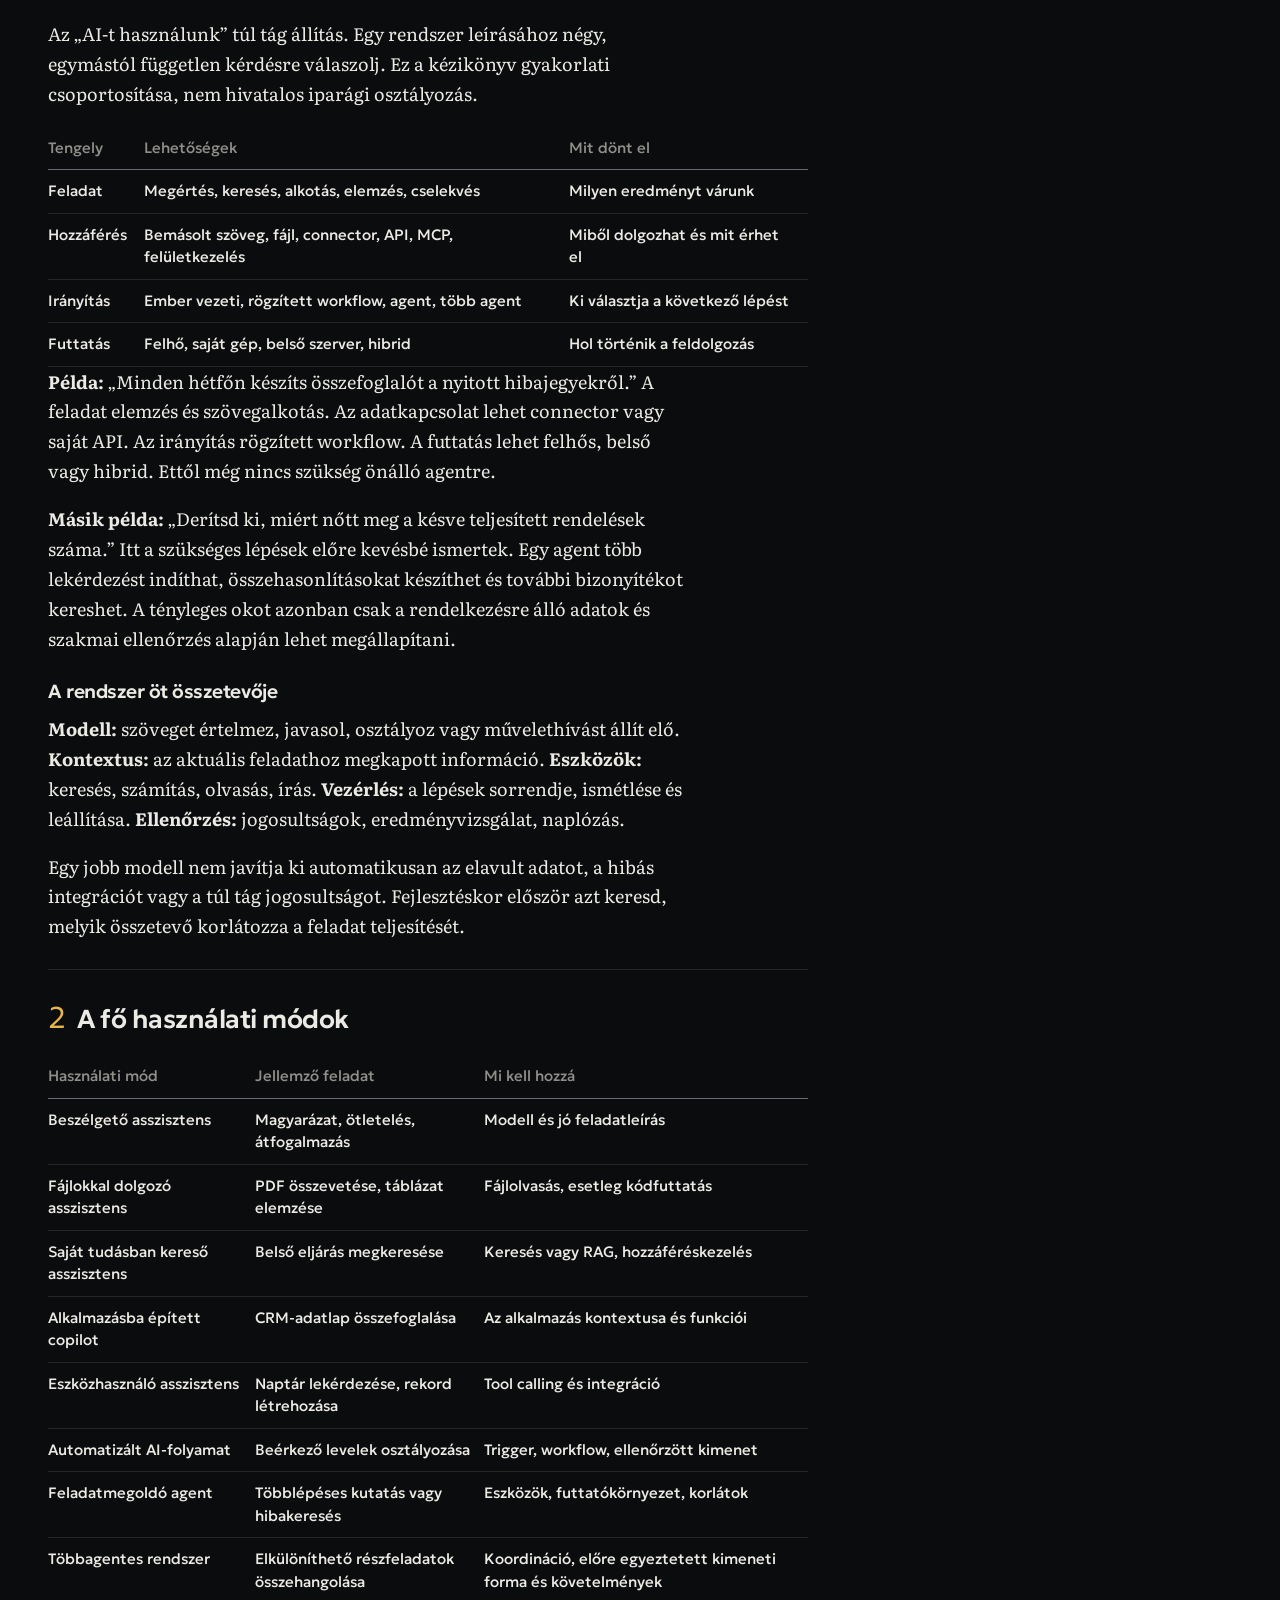
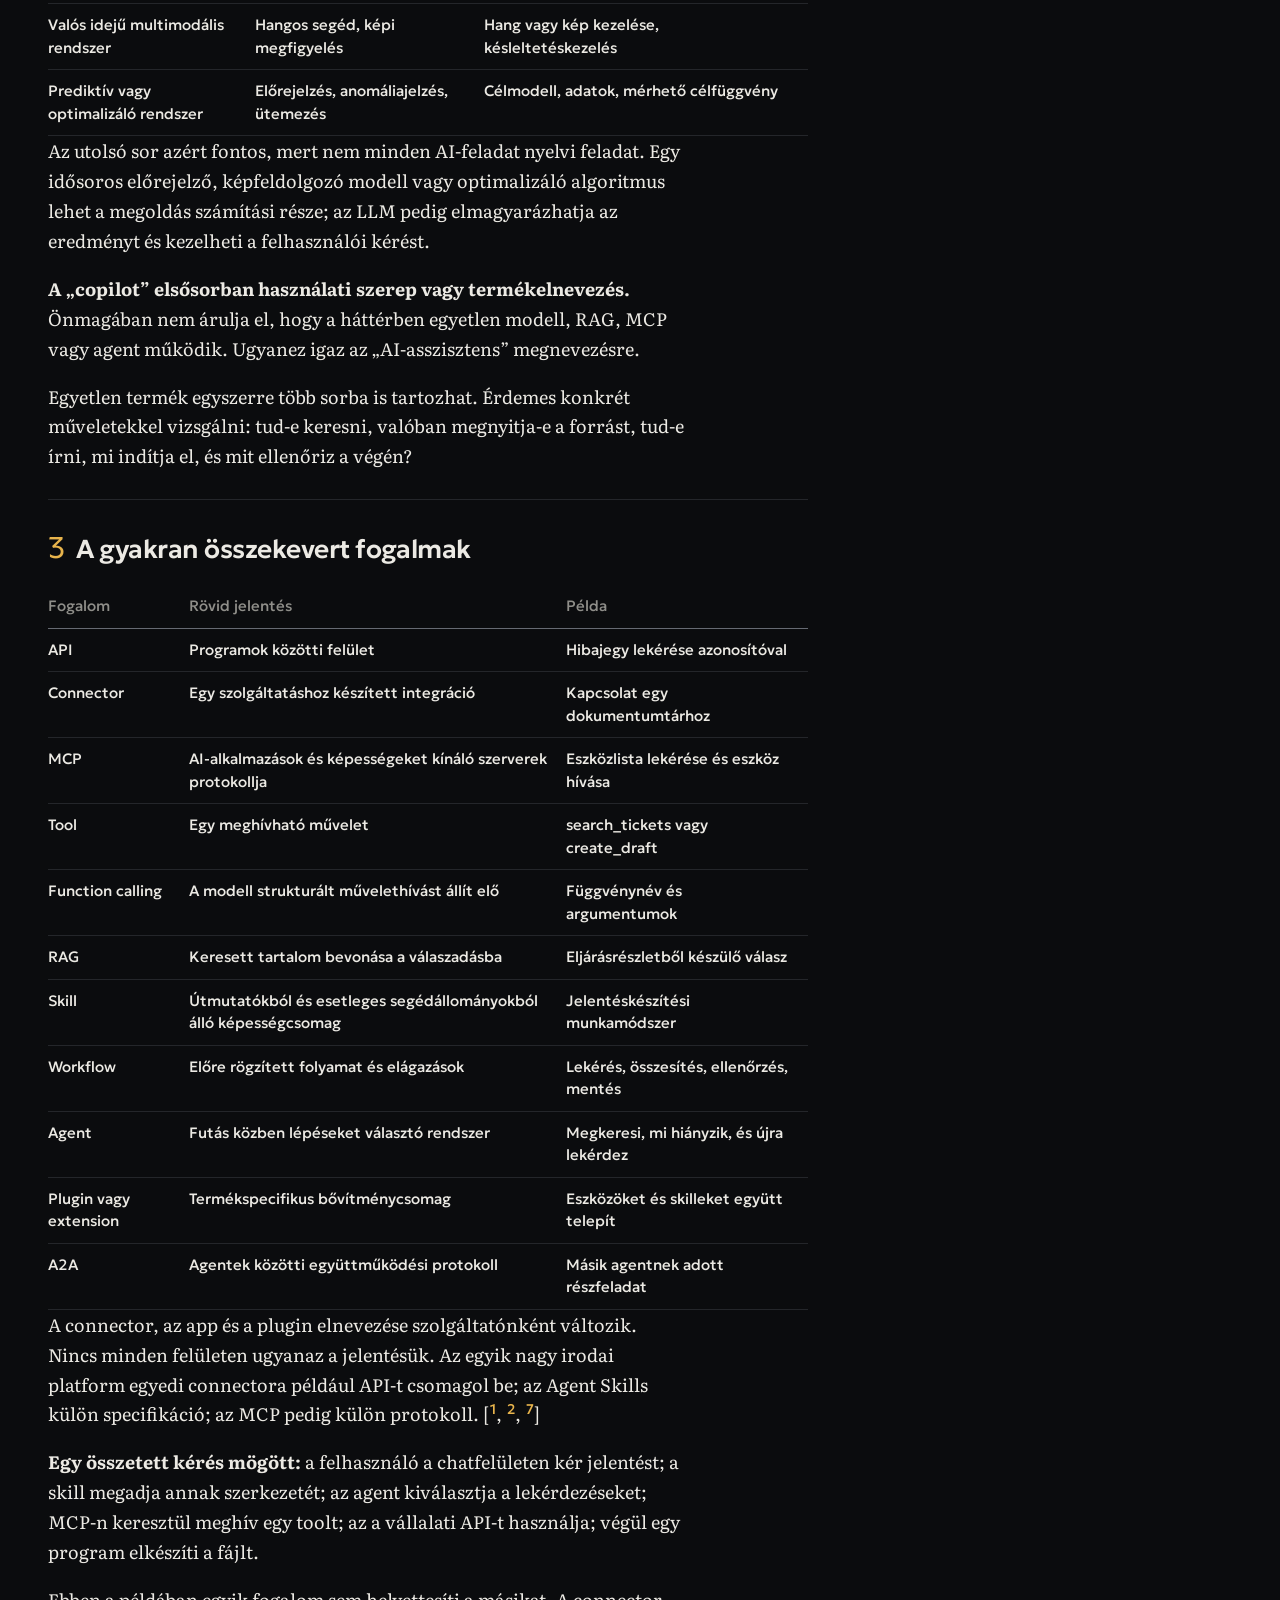
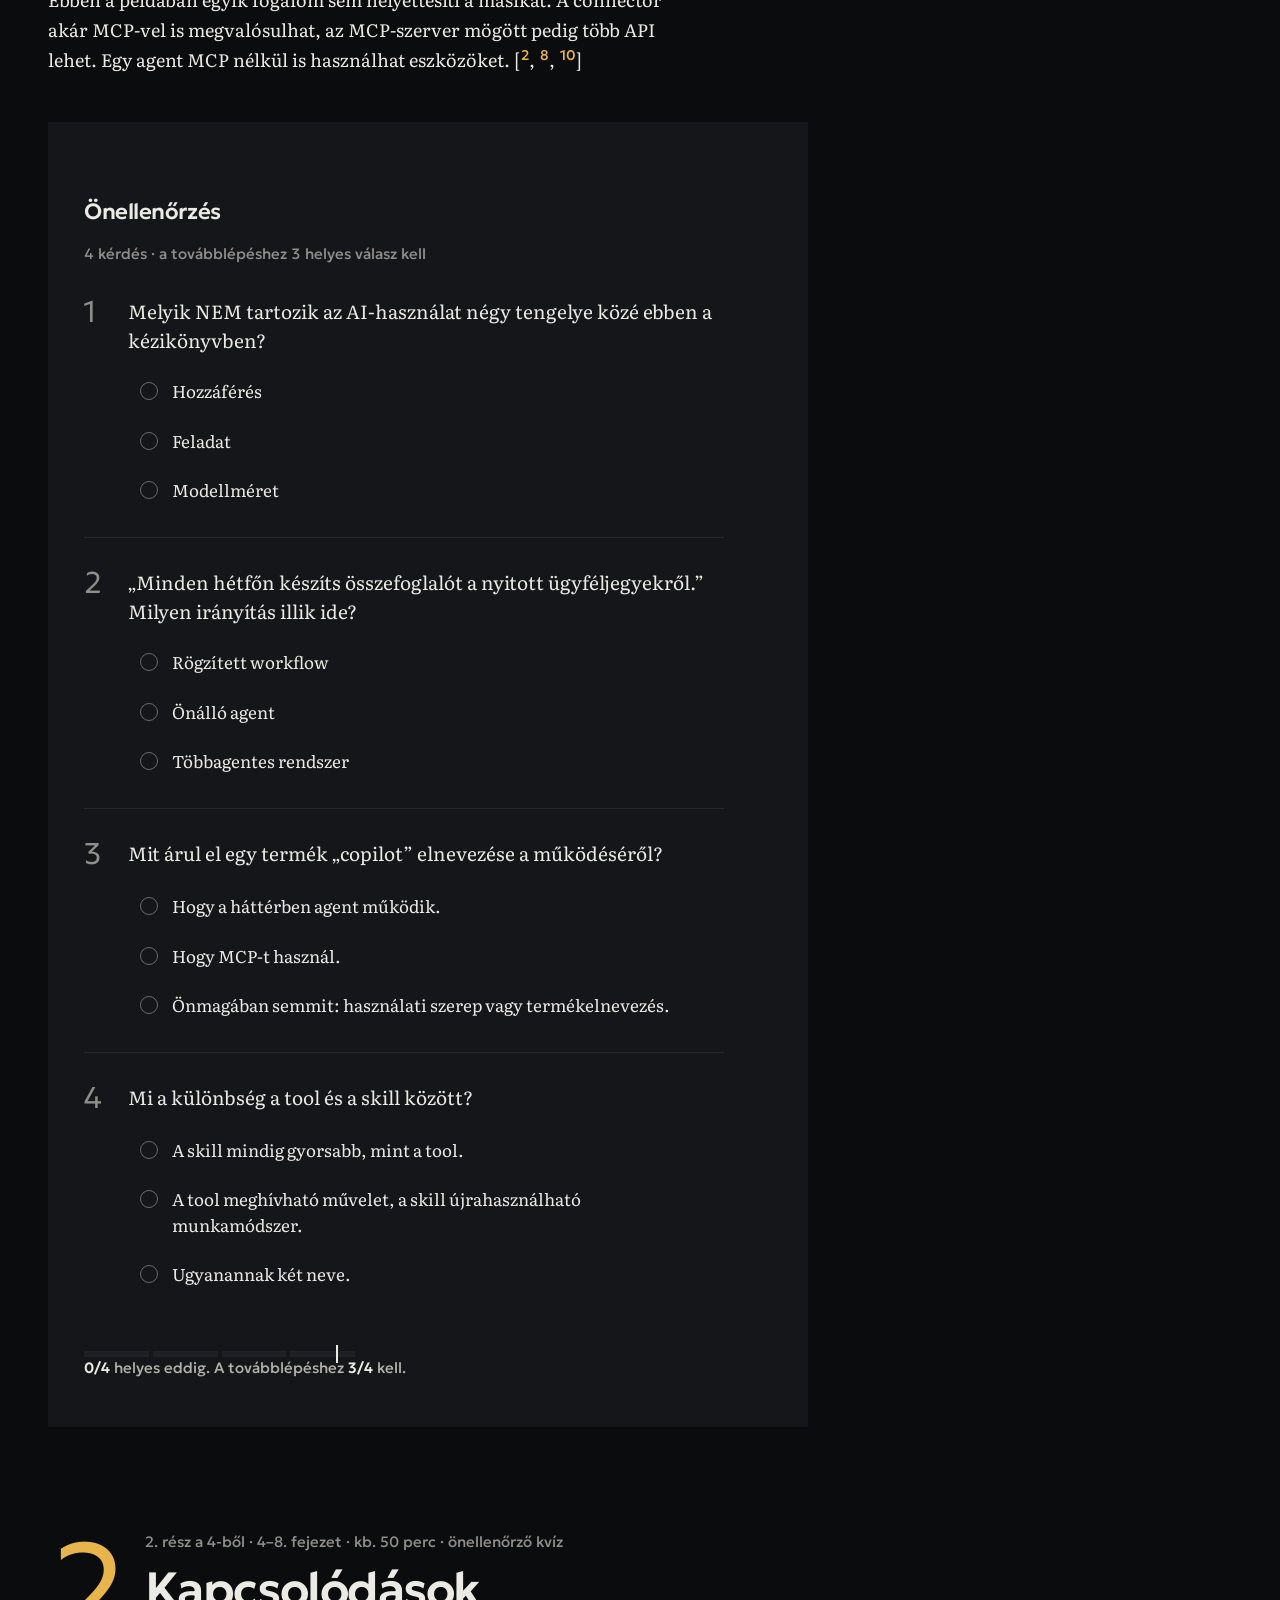
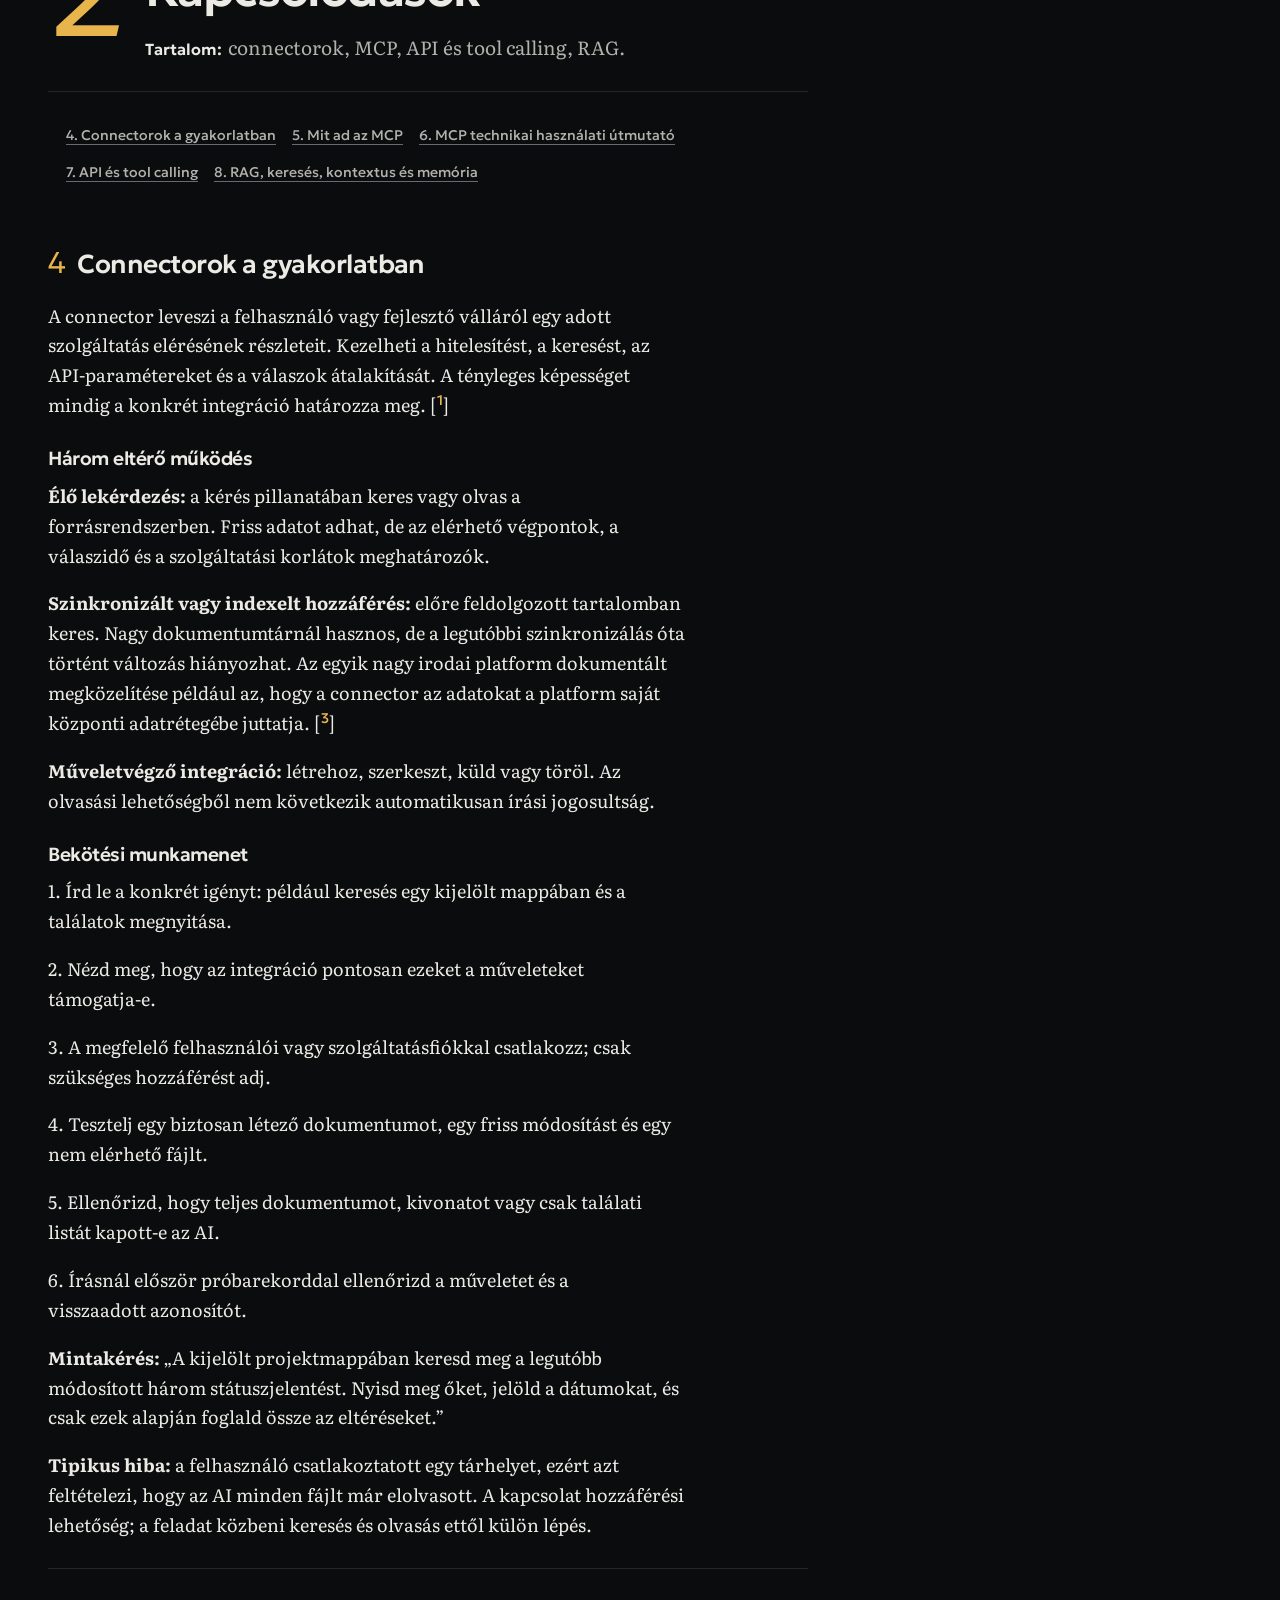
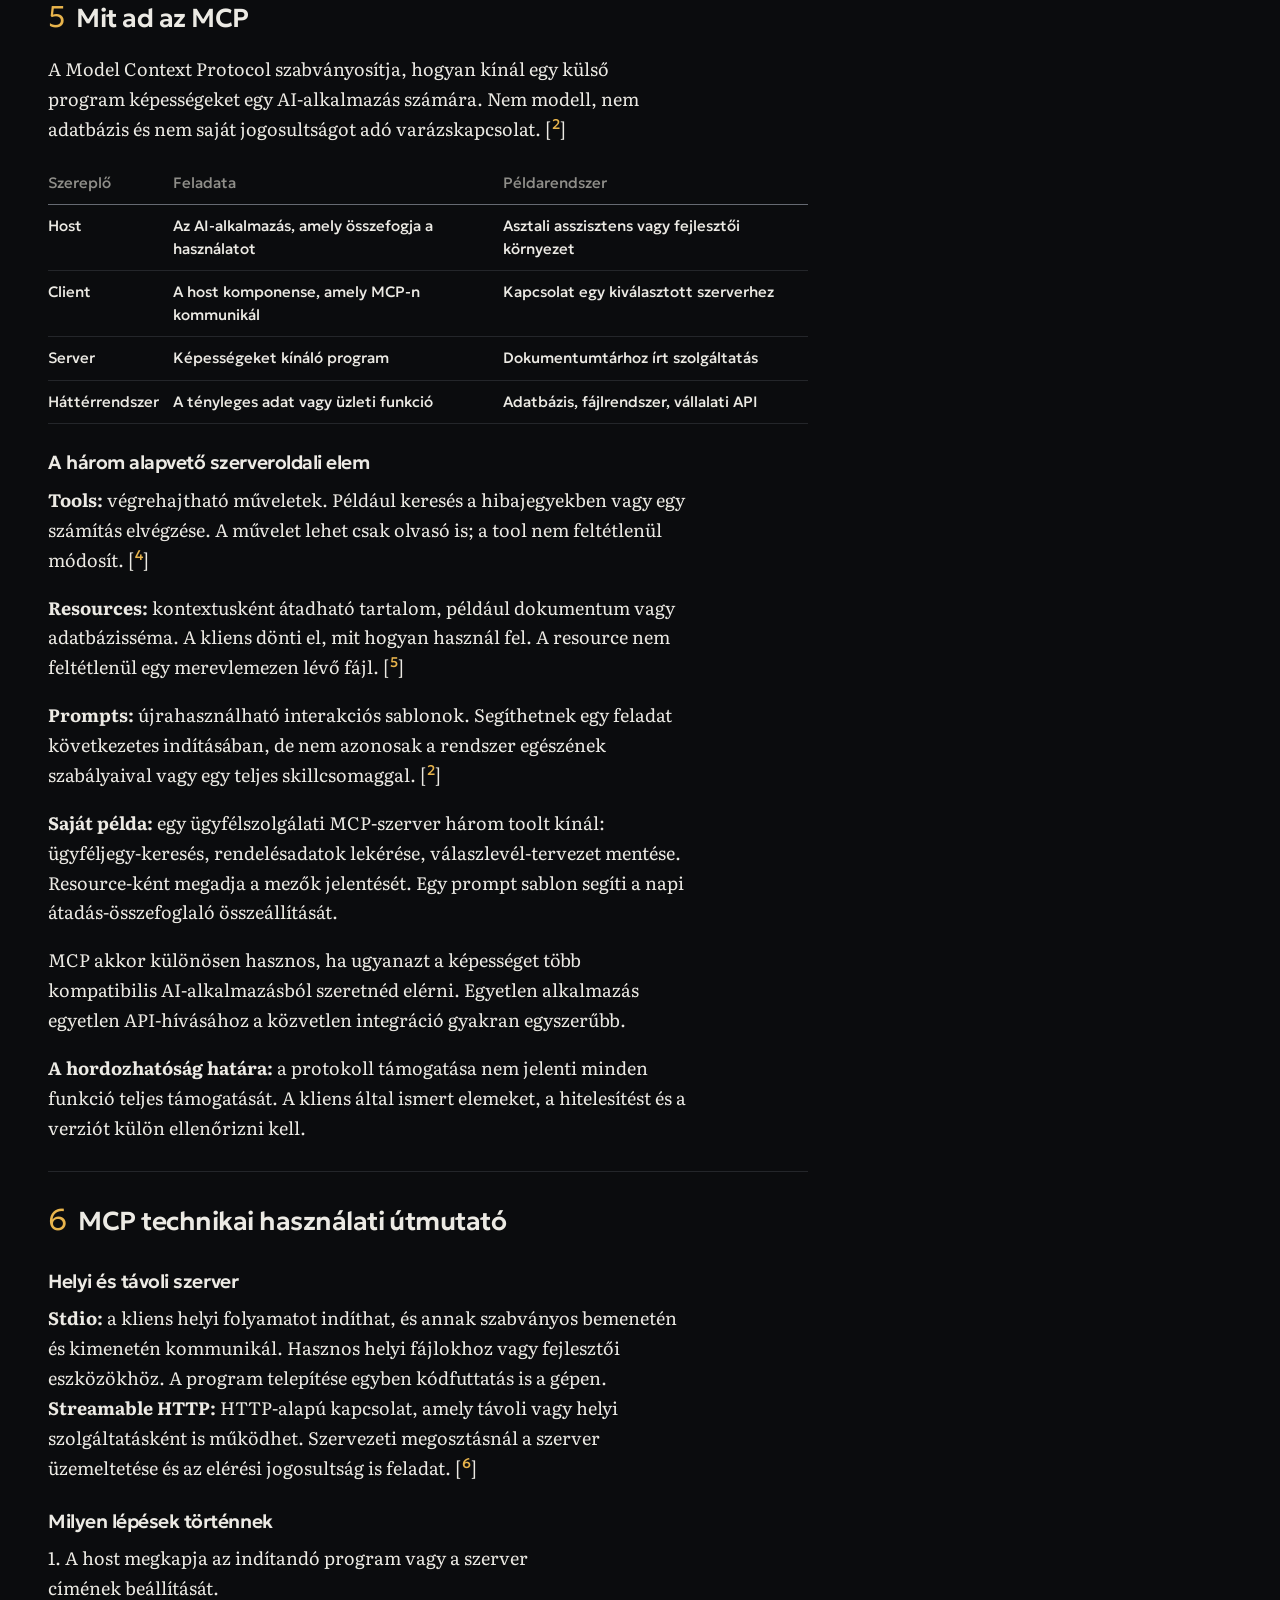
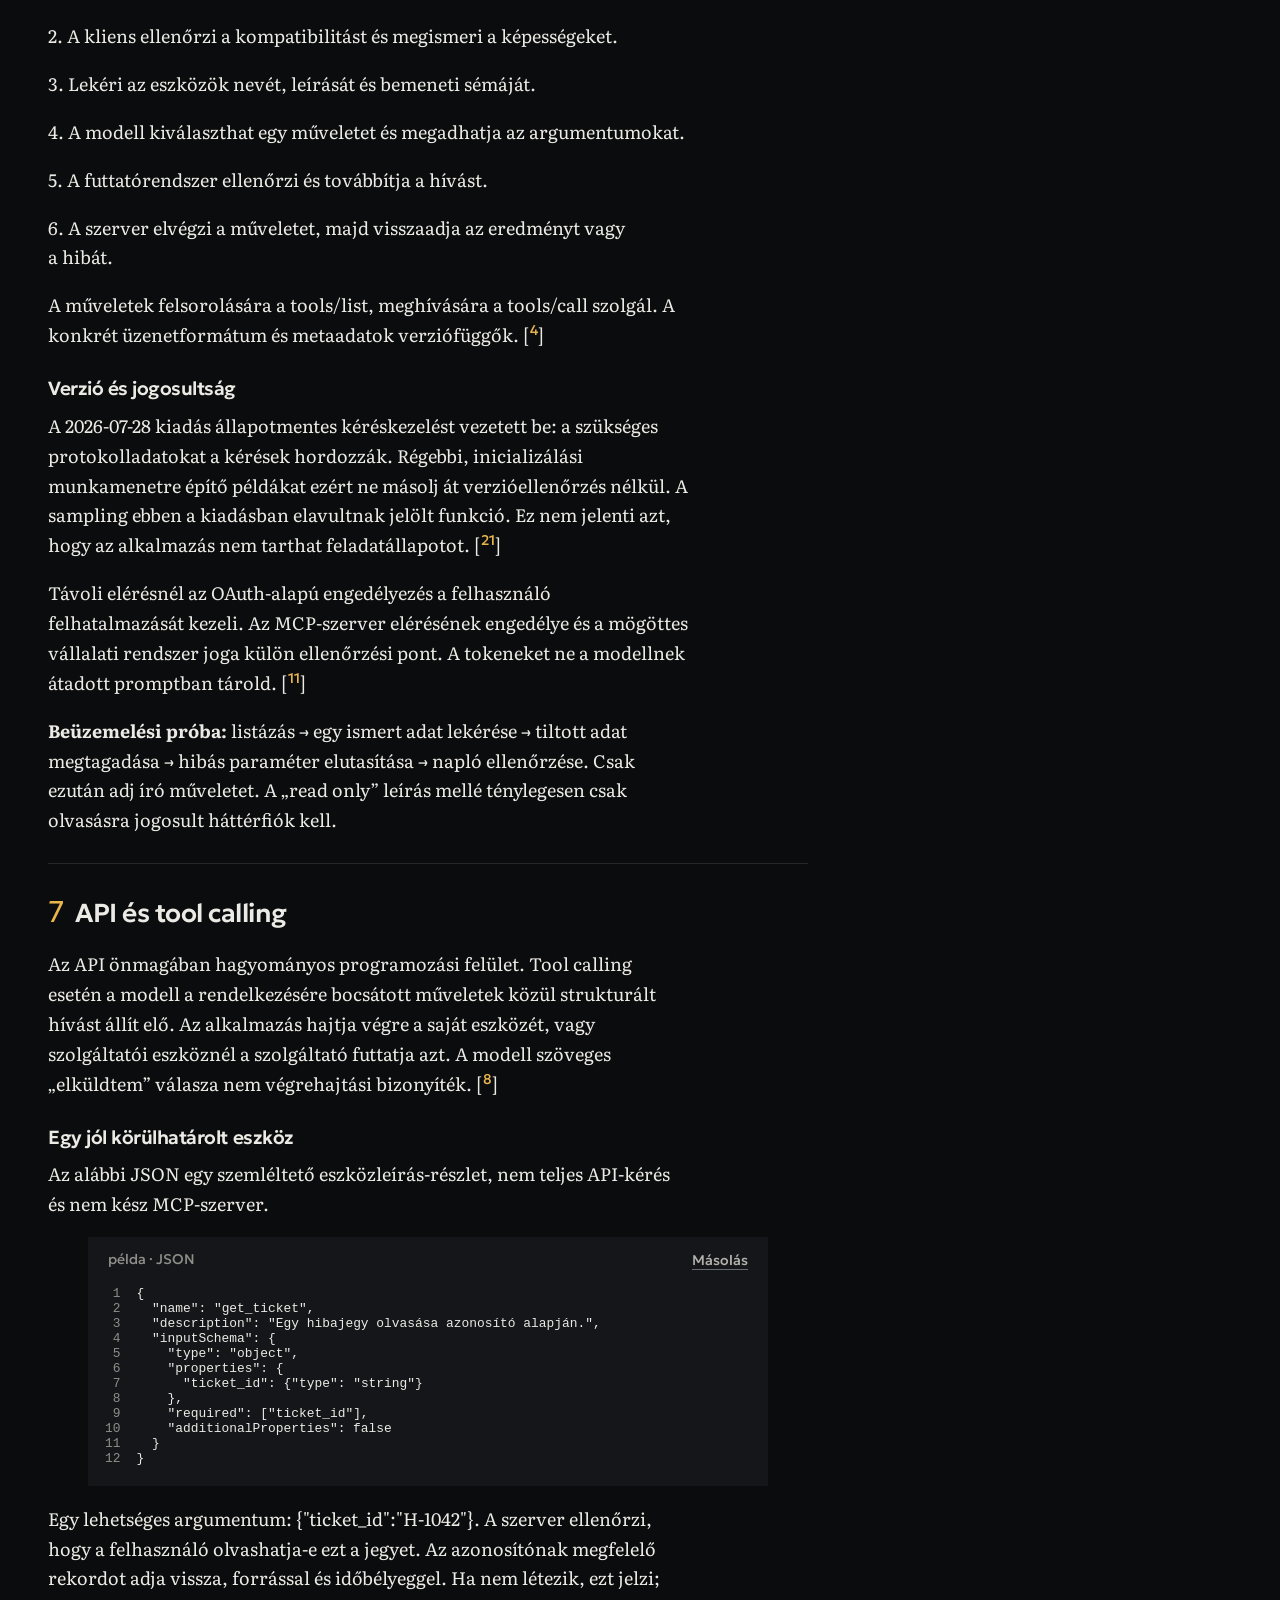
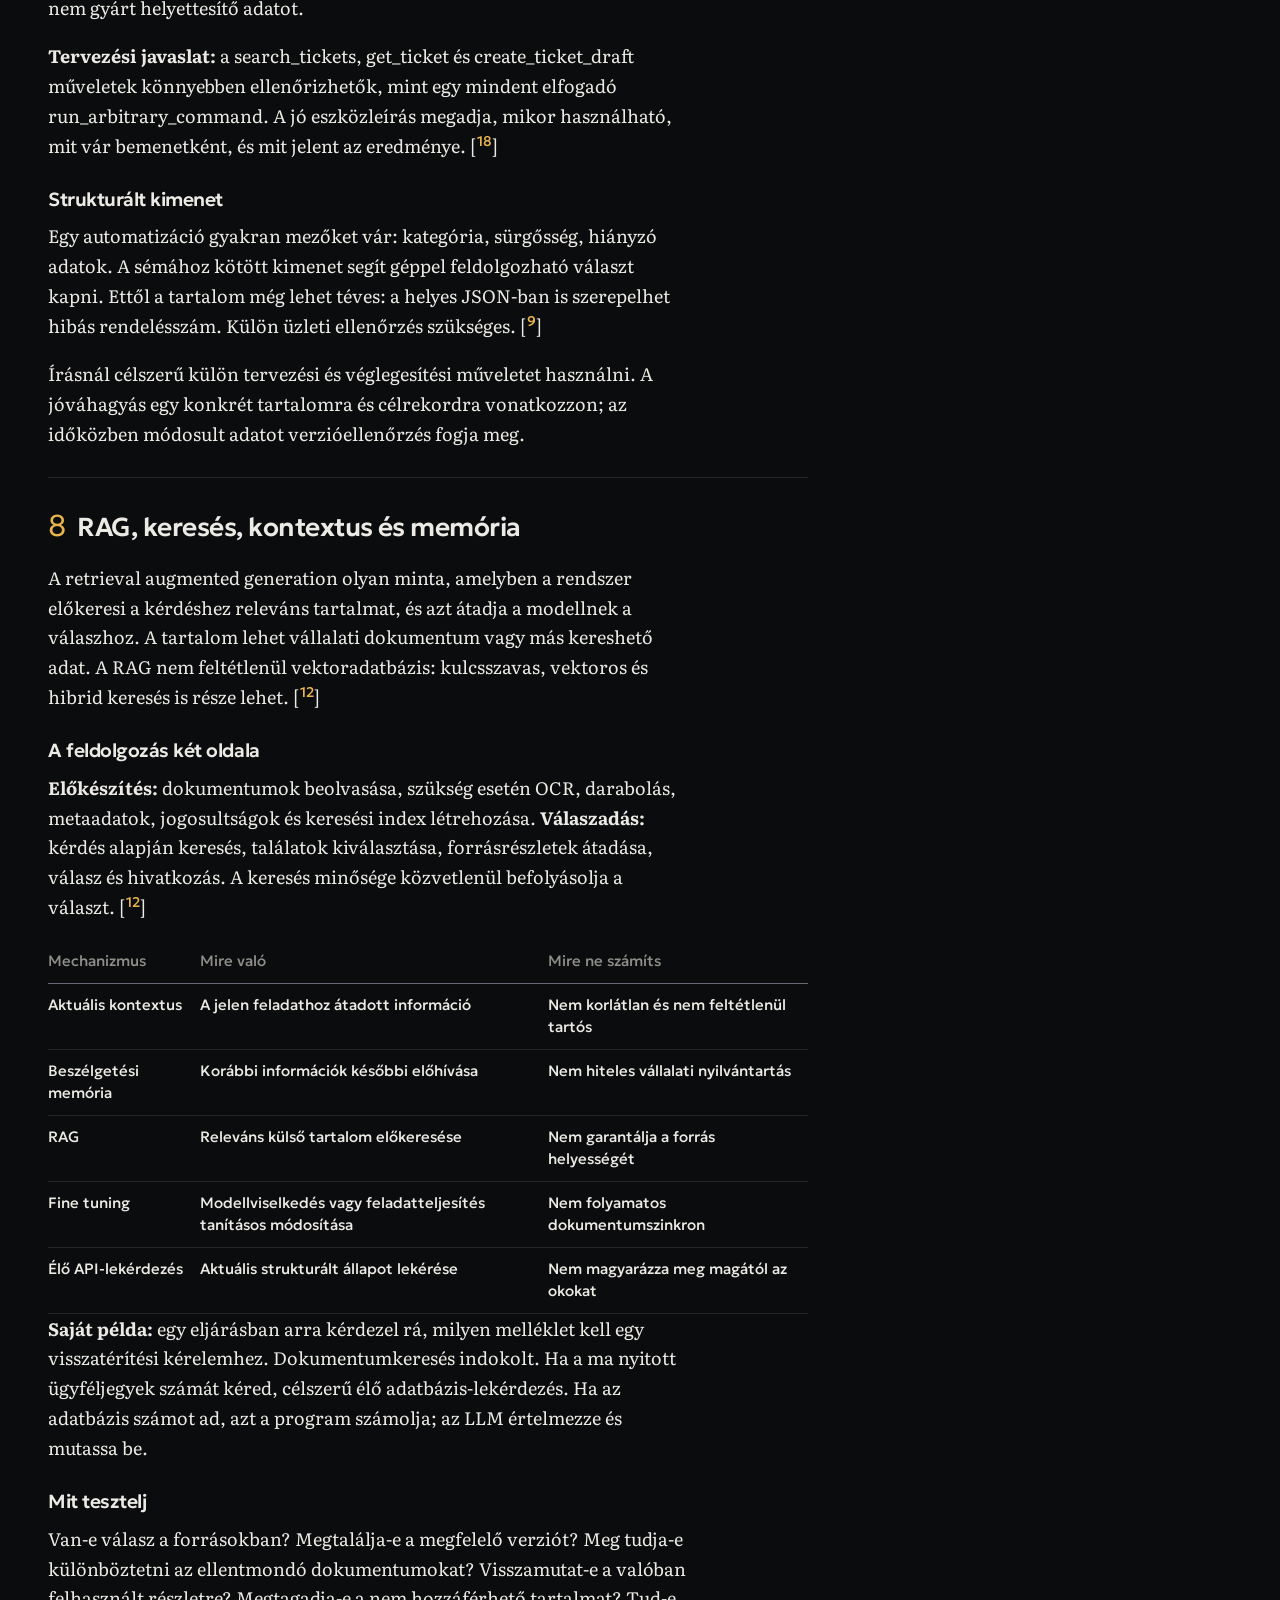
==== commit a1d87909: "Éles megosztási kép: 2400×1260, méret- és alt-adatokkal Co-Authored-By: Claude Opus 5.5 <noreply@ant" ====
--- a/ai-atlasz/index.html
+++ b/ai-atlasz/index.html
@@ -17,7 +17,10 @@
 <meta property="og:url" content="https://ailessons.hu/ai-atlasz/">
 <meta property="og:title" content="AI Atlasz: connectorok, MCP és agentek a gyakorlatban">
 <meta property="og:description" content="Az AI gyakorlati használatának térképe: connectorok, MCP, API és tool calling, RAG, skillek, agentek, automatizálás, feladatból kiindulva. Interaktív fogalomtérkép, folyamatlejátszó és megoldásválasztó, 18 fejezet, 23 forrás.">
-<meta property="og:image" content="https://ailessons.hu/assets/og-kep.jpg">
+<meta property="og:image" content="https://ailessons.hu/assets/og-kep-v2.jpg">
+<meta property="og:image:width" content="2400">
+<meta property="og:image:height" content="1260">
+<meta property="og:image:alt" content="Az AI-tananyagok nyitóoldala: a cím mellett egy forgatható 3D transzformer-modell és a hét tananyag listája">
 <meta name="twitter:card" content="summary_large_image">
 <link rel="icon" href="data:image/svg+xml,<svg xmlns='http://www.w3.org/2000/svg' viewBox='0 0 32 32'><rect width='32' height='32' rx='6' fill='%230b0c0e'/><circle cx='16' cy='9' r='3' fill='%23e8b44c'/><circle cx='8' cy='22' r='3' fill='none' stroke='%23eceae4' stroke-width='1.5'/><circle cx='24' cy='22' r='3' fill='none' stroke='%23eceae4' stroke-width='1.5'/><path d='M16 12 9 20M16 12 23 20M11 22h10' stroke='%23eceae4' stroke-width='1.3'/></svg>">
 <link rel="preconnect" href="https://fonts.googleapis.com"><link rel="preconnect" href="https://fonts.gstatic.com" crossorigin>
